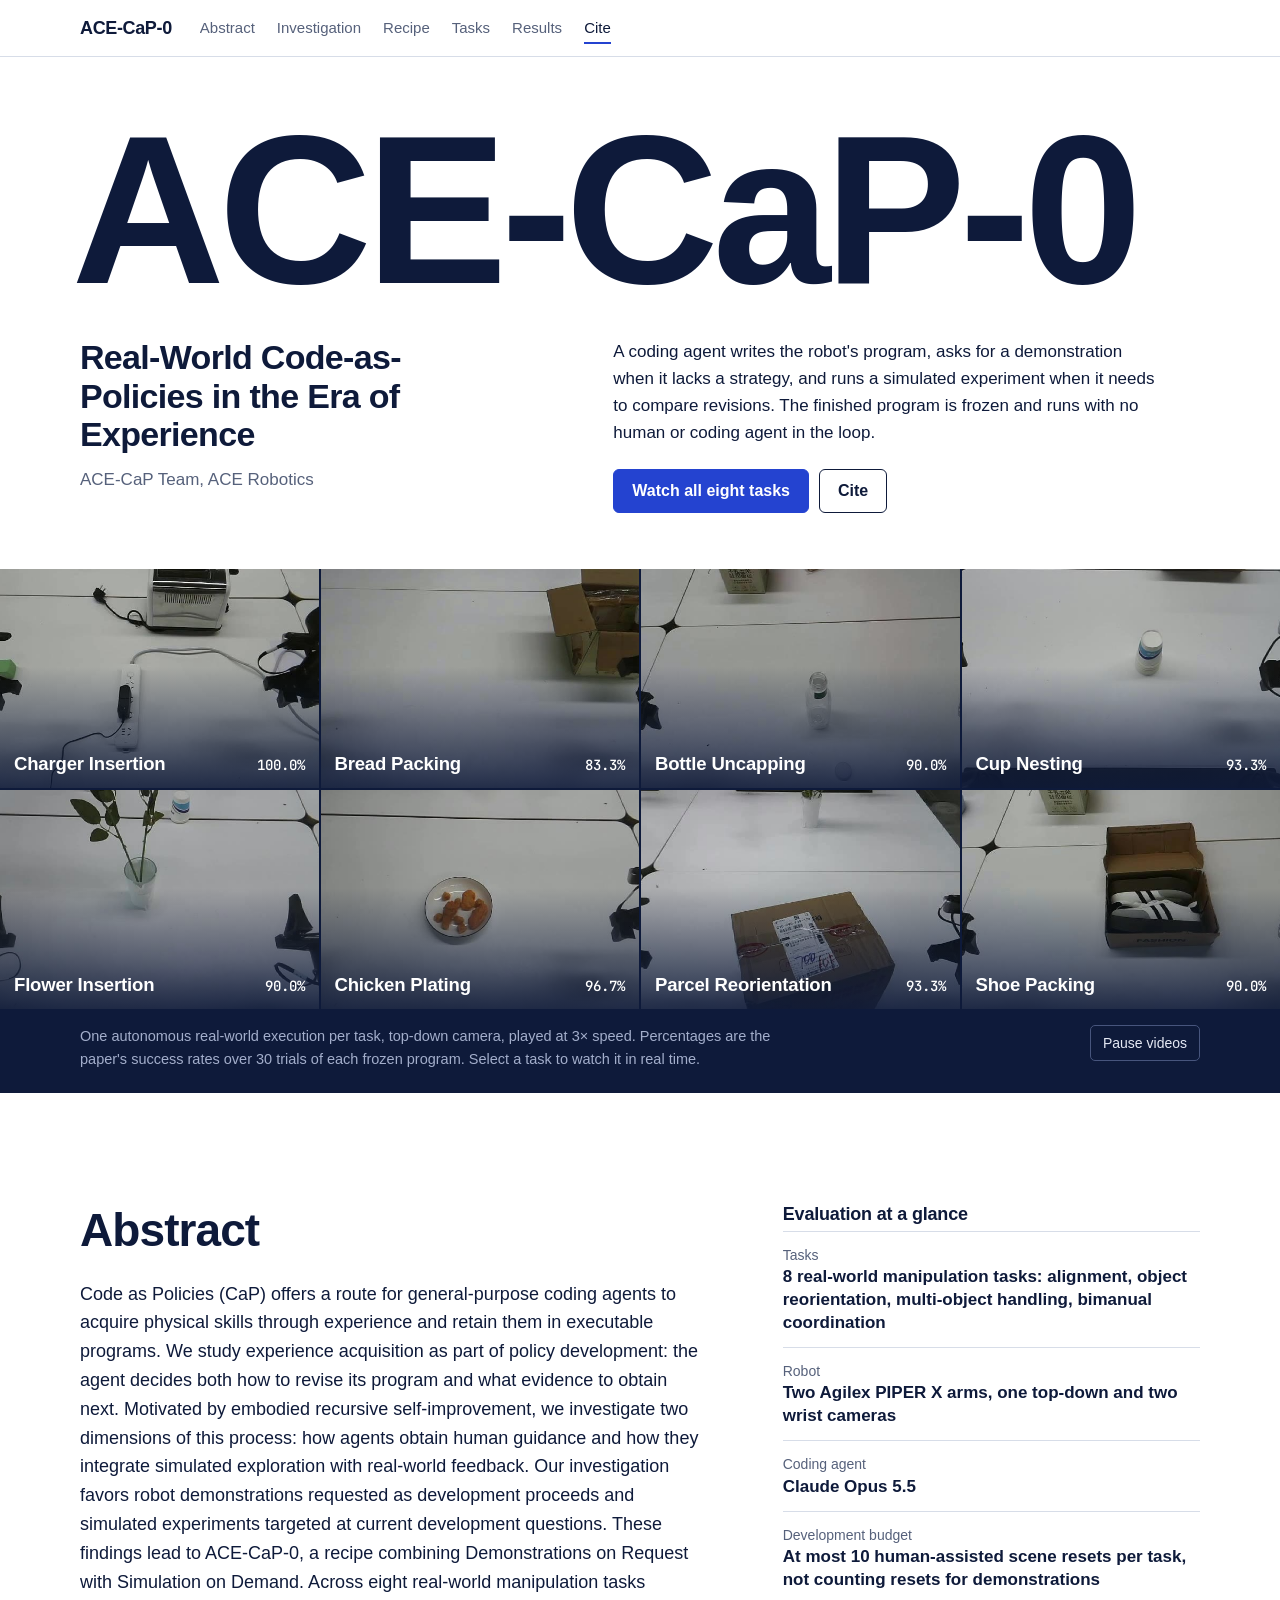
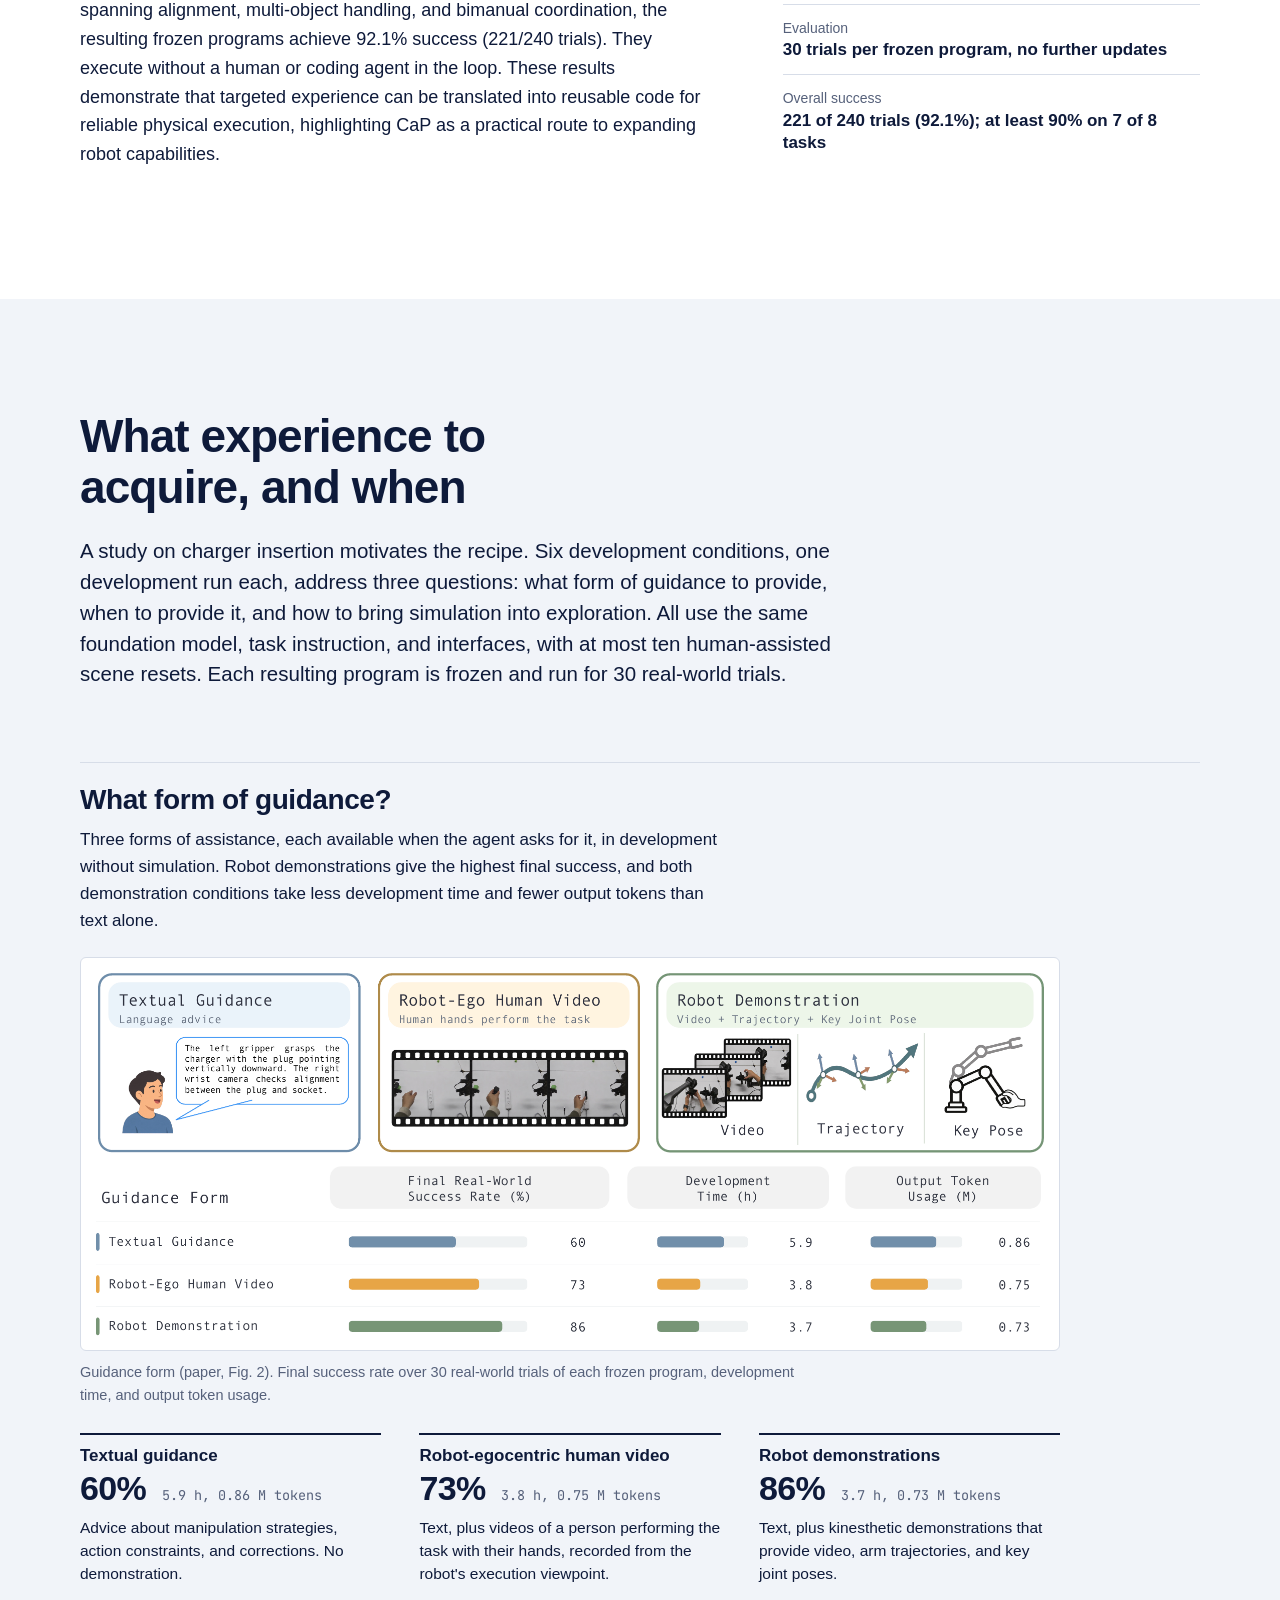
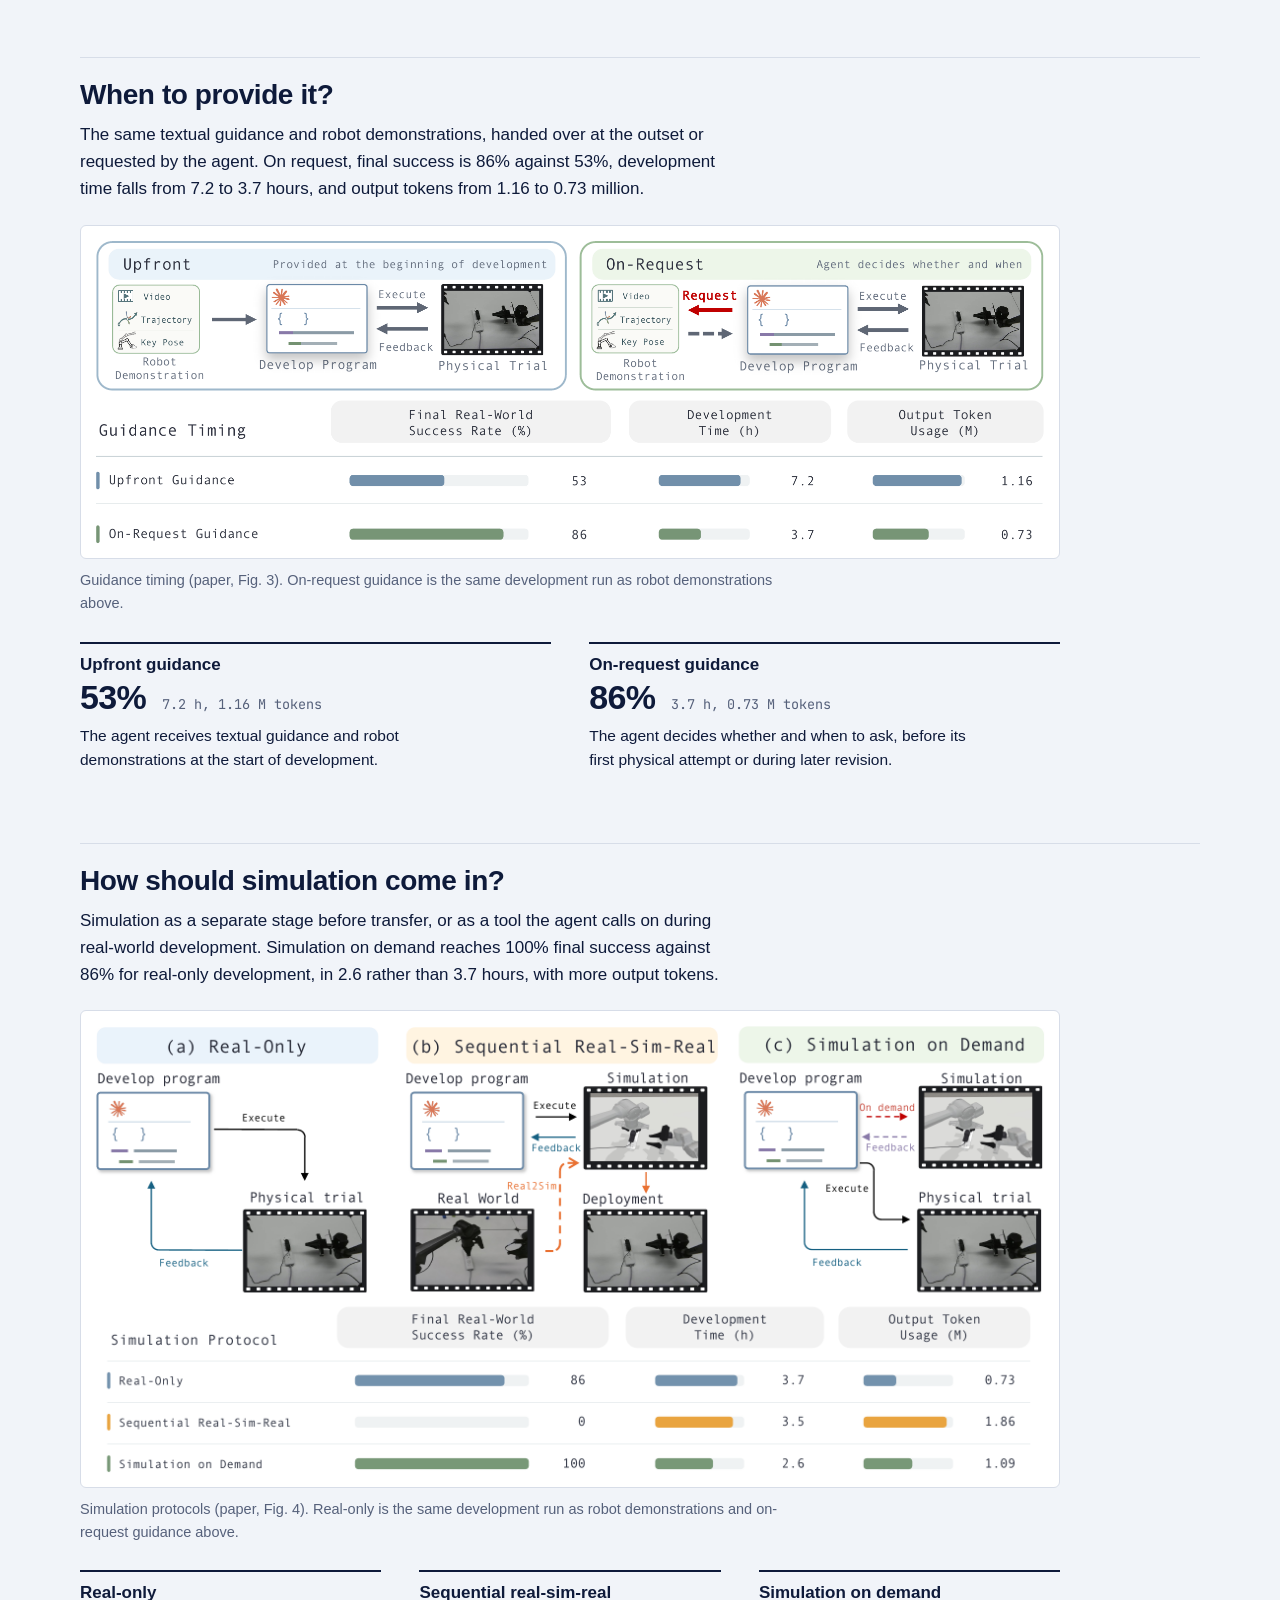
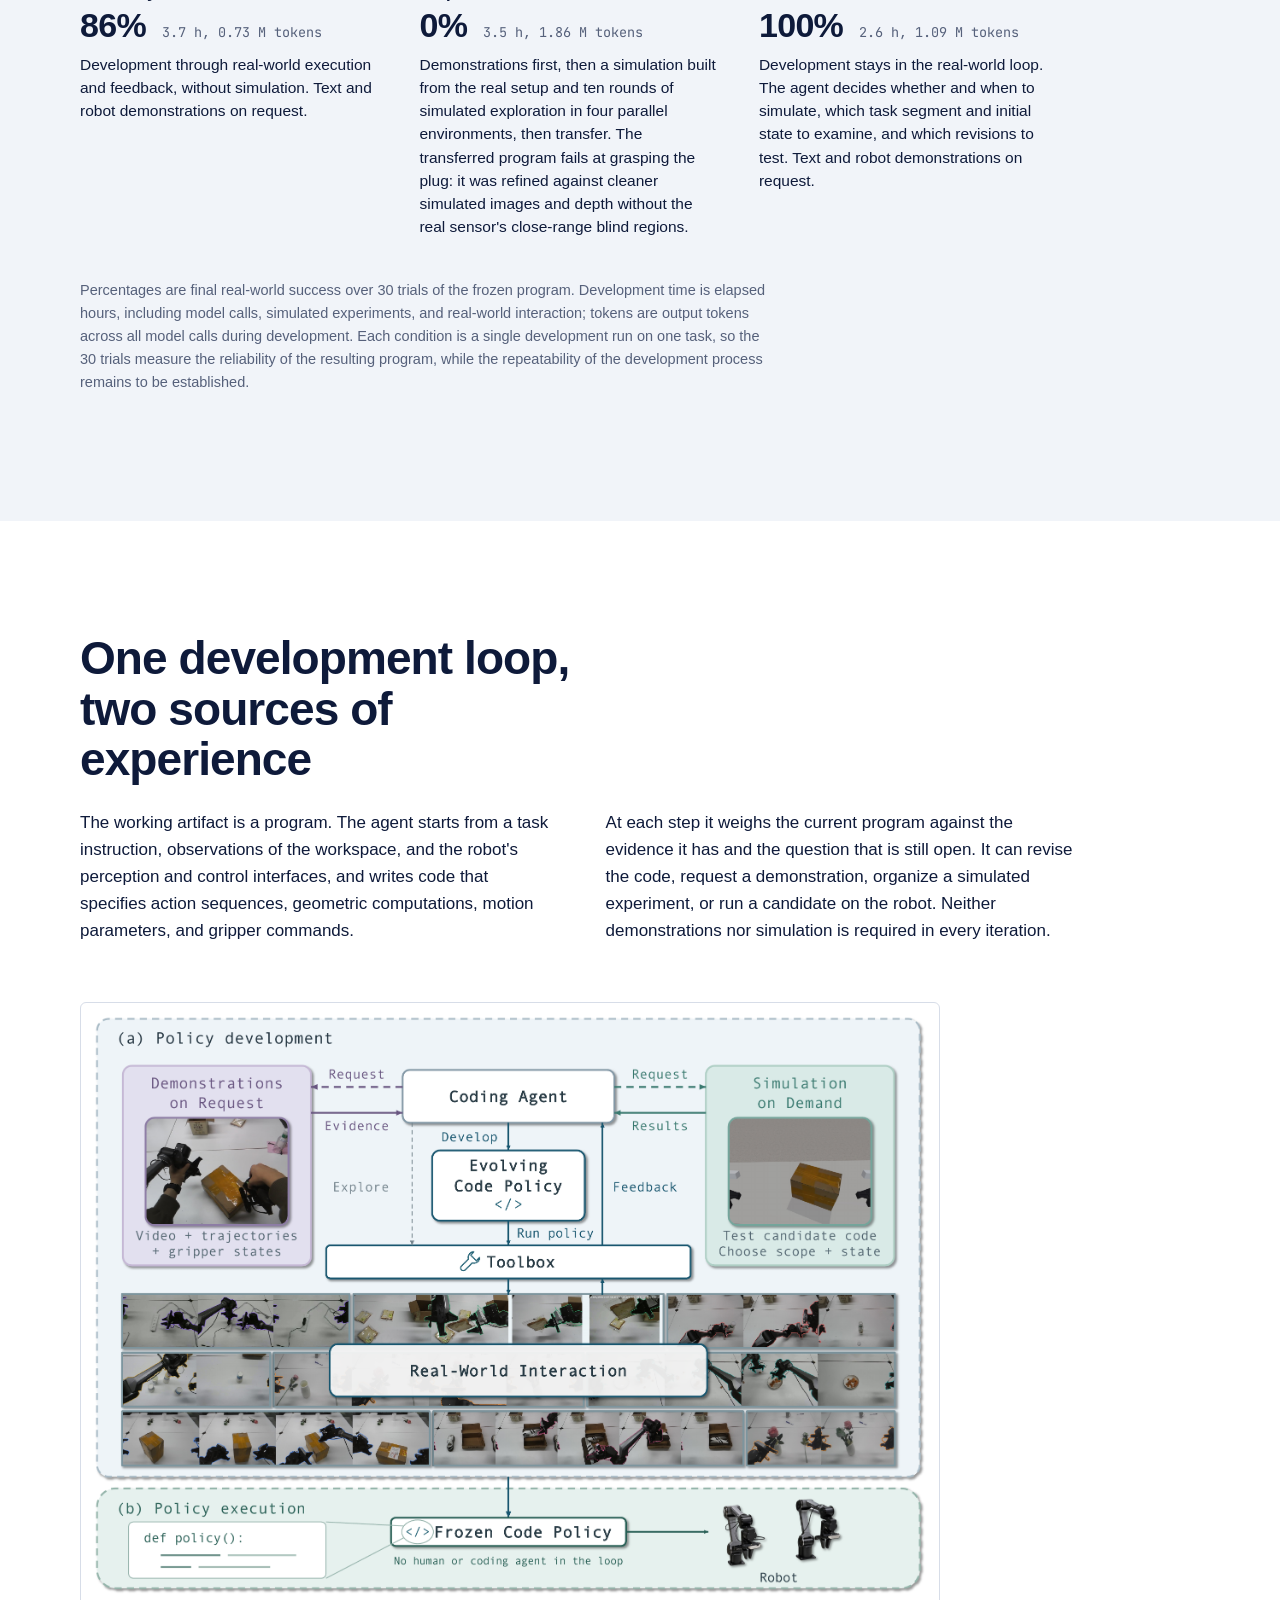
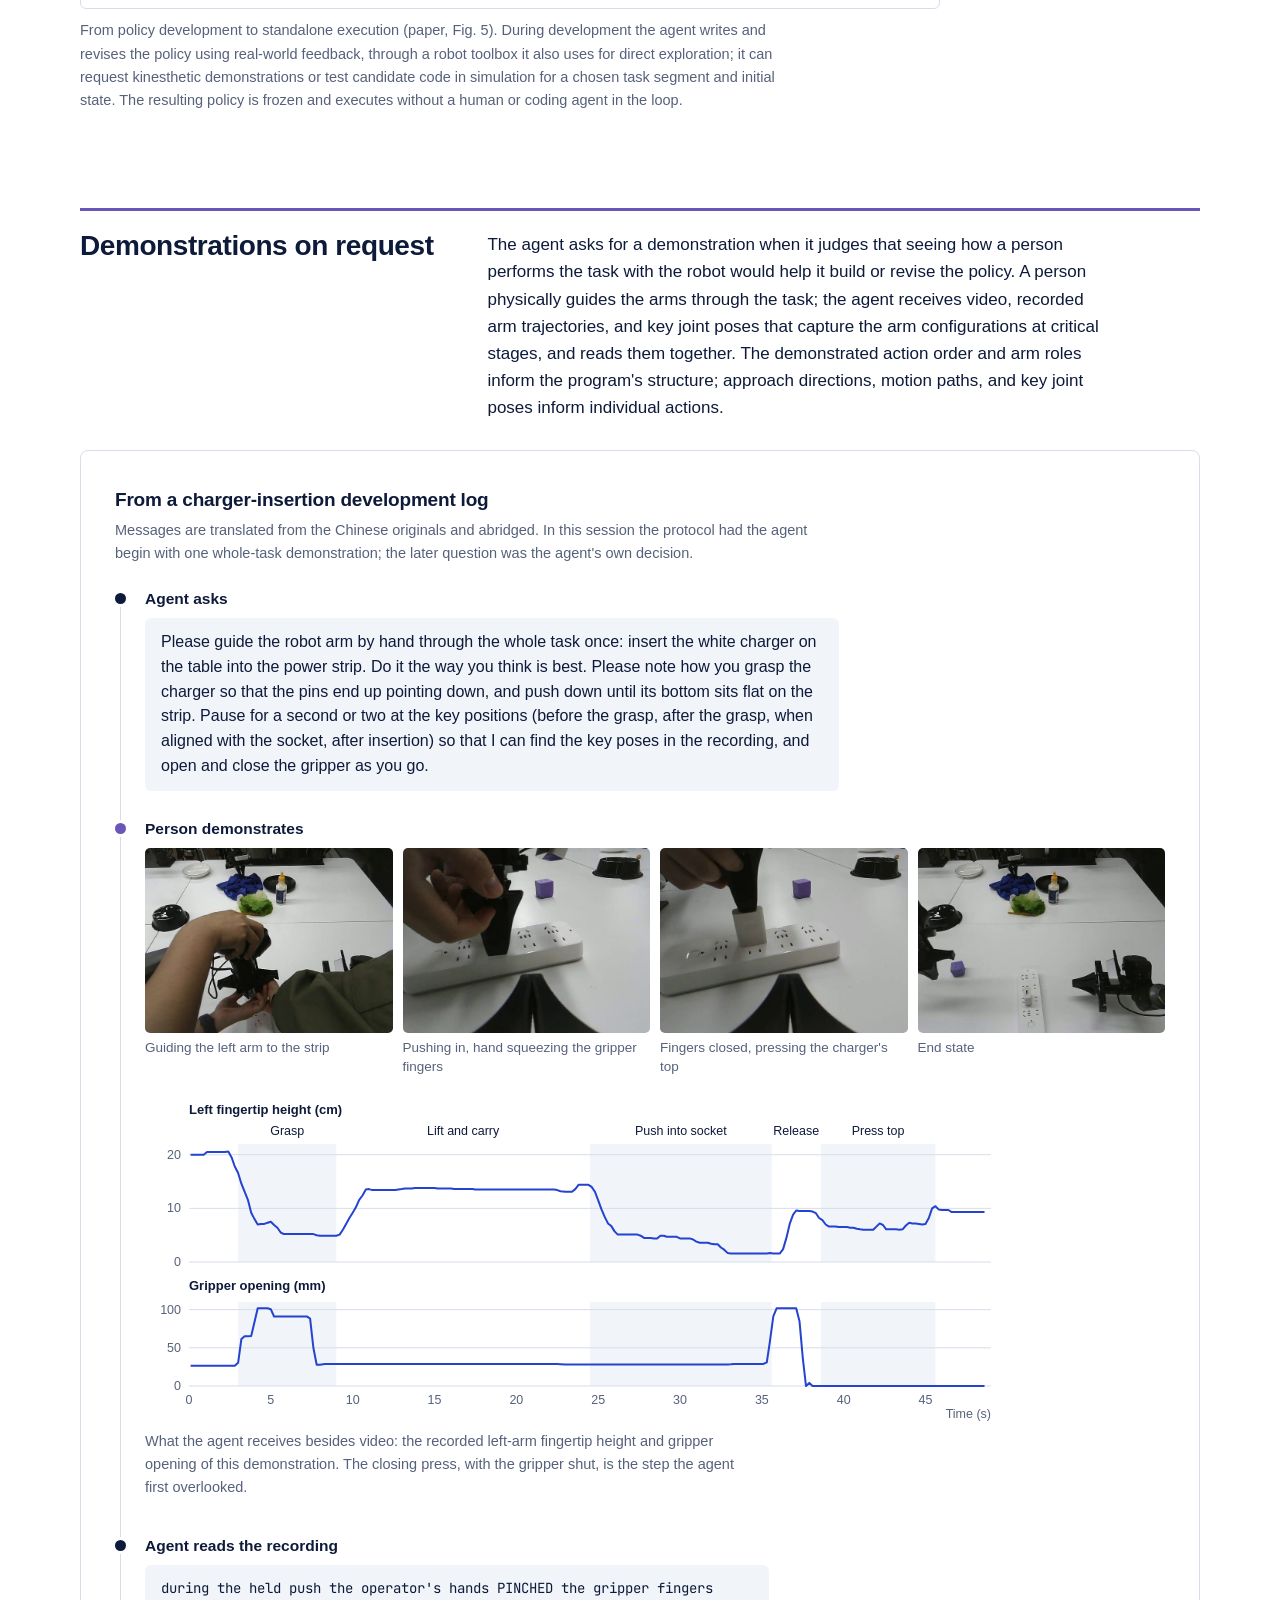
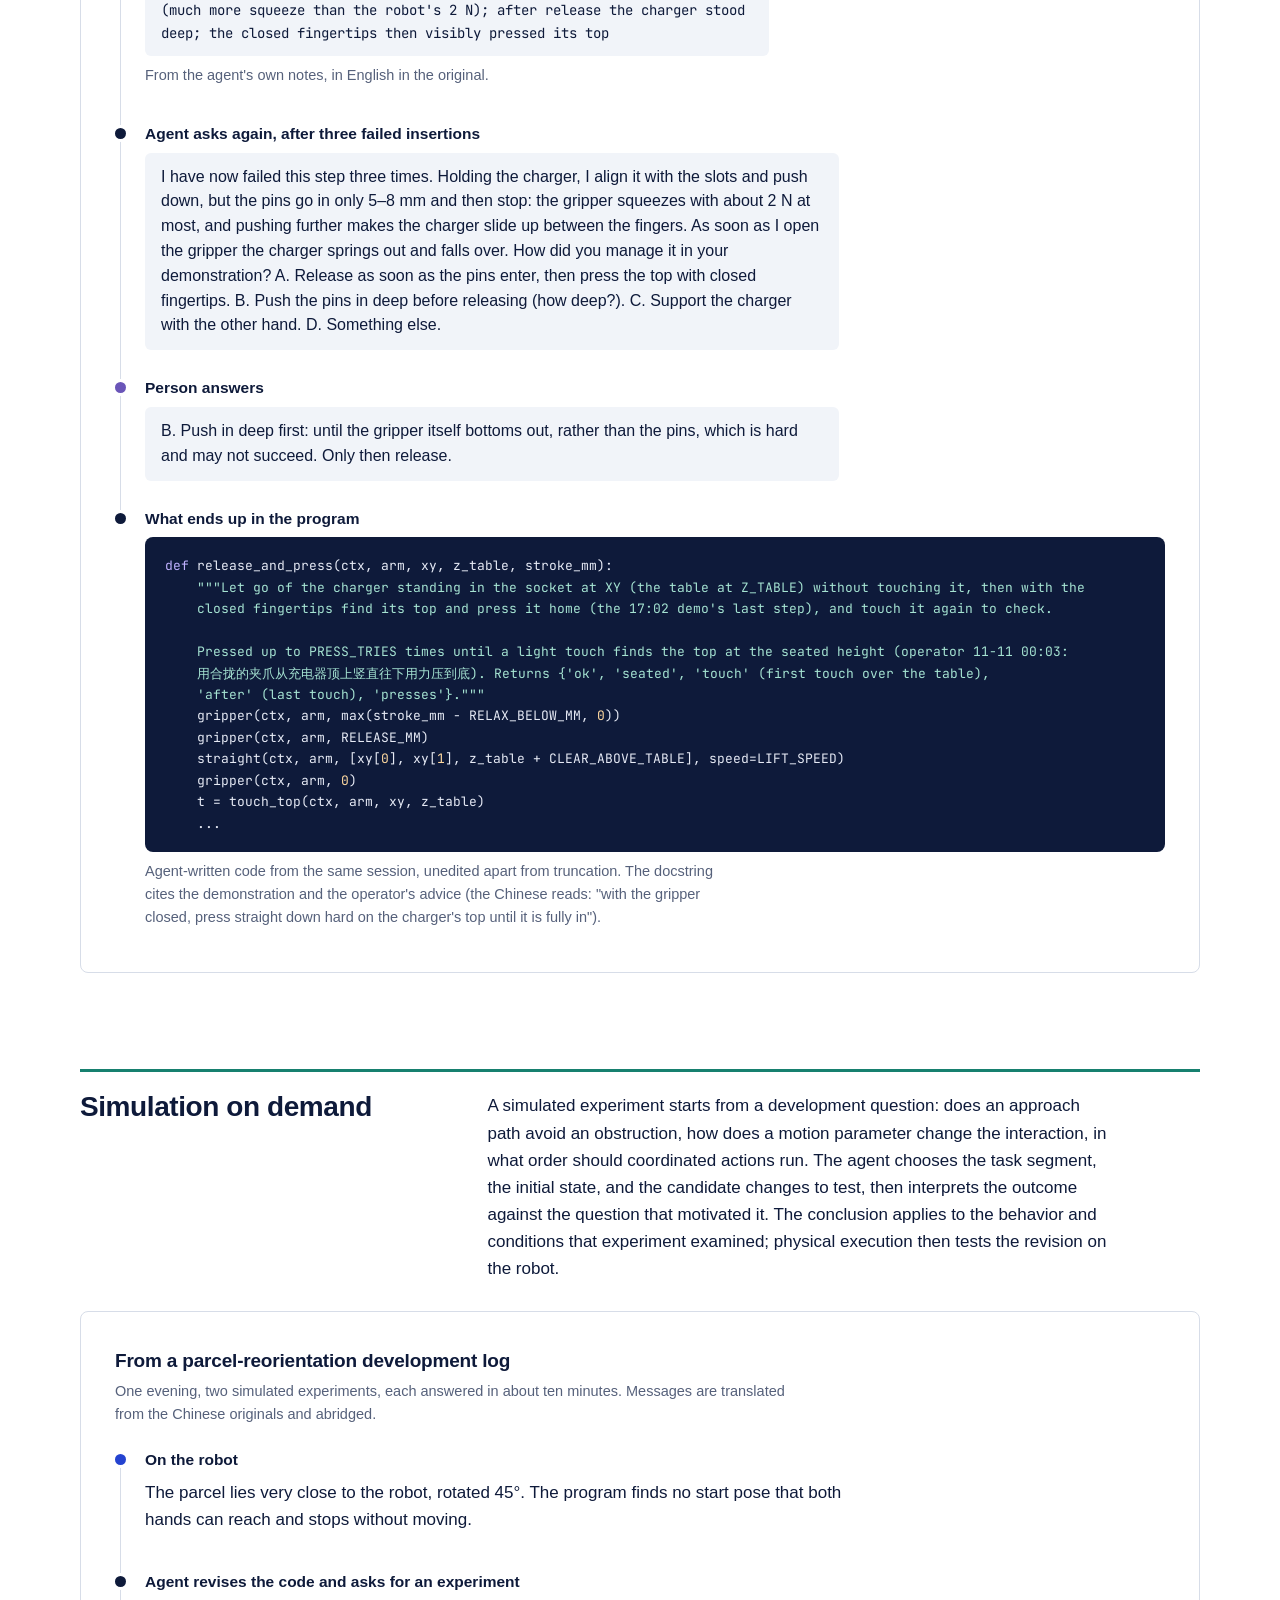
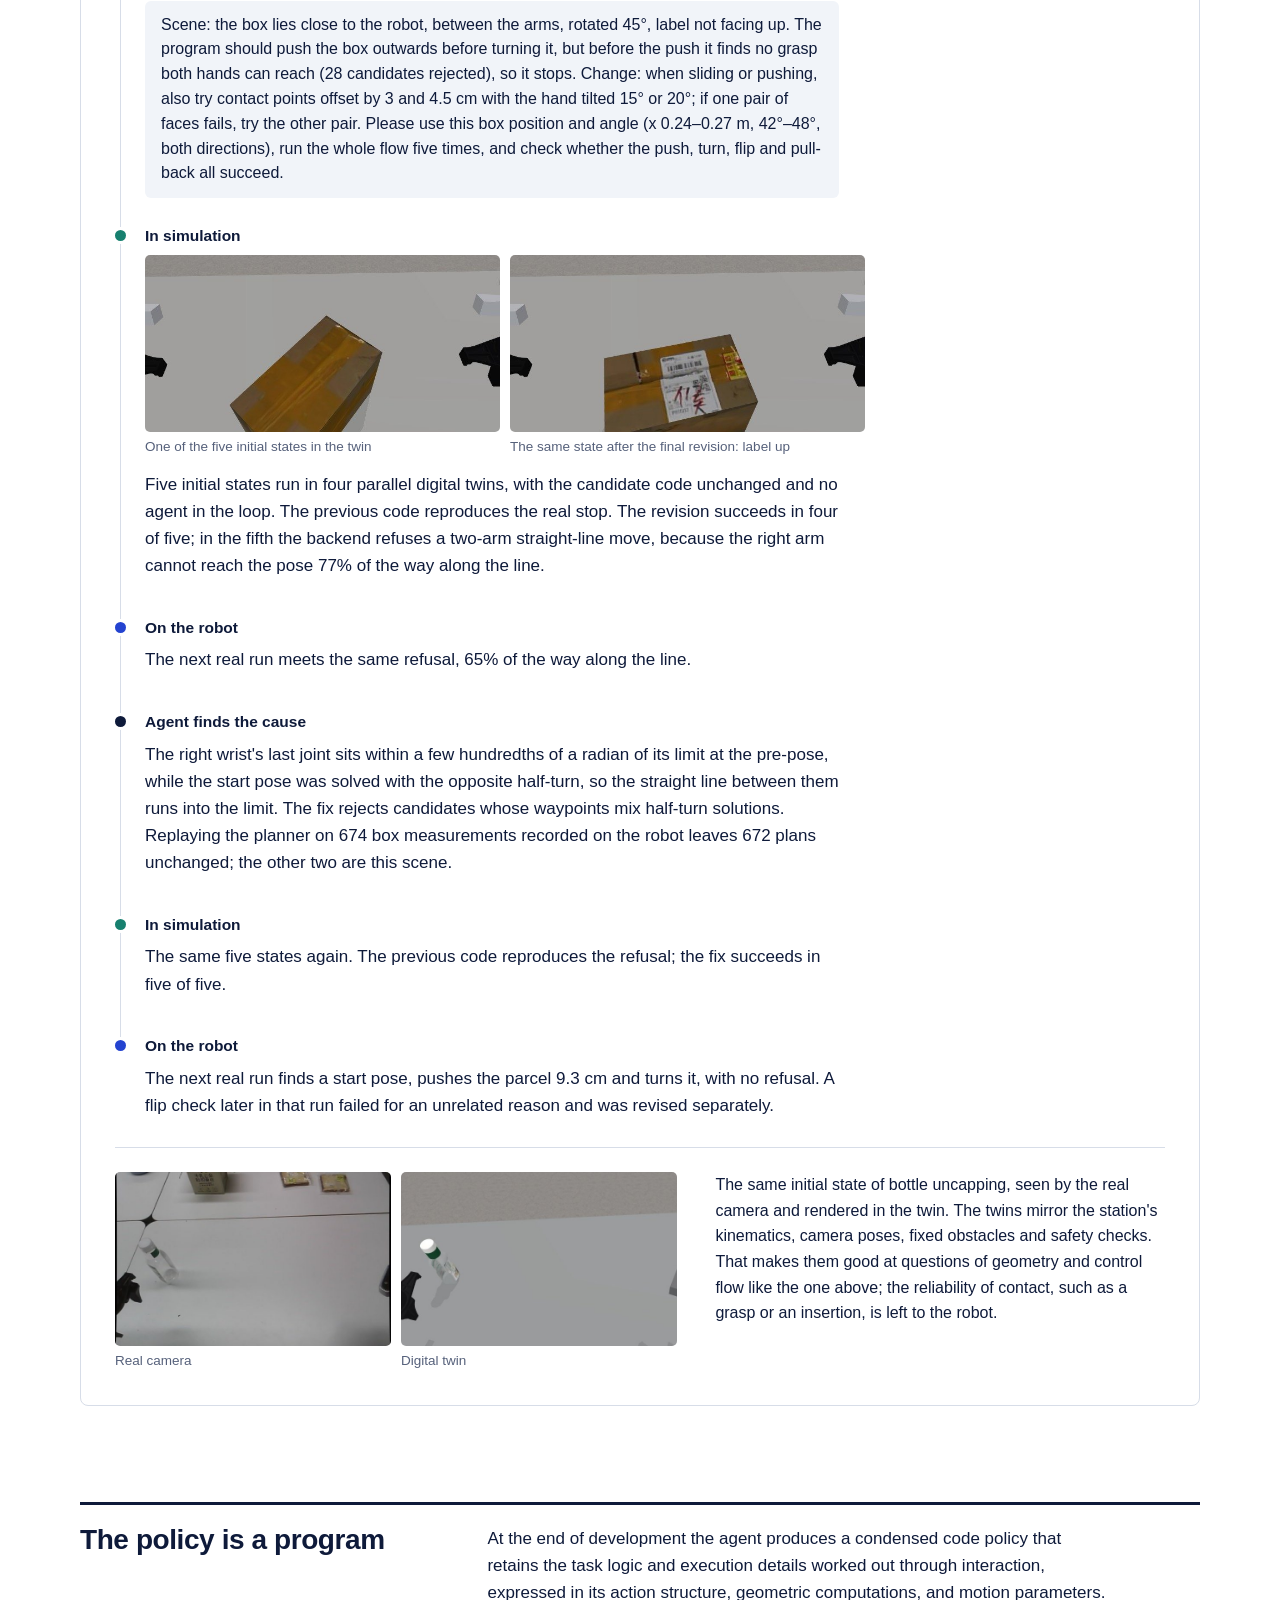
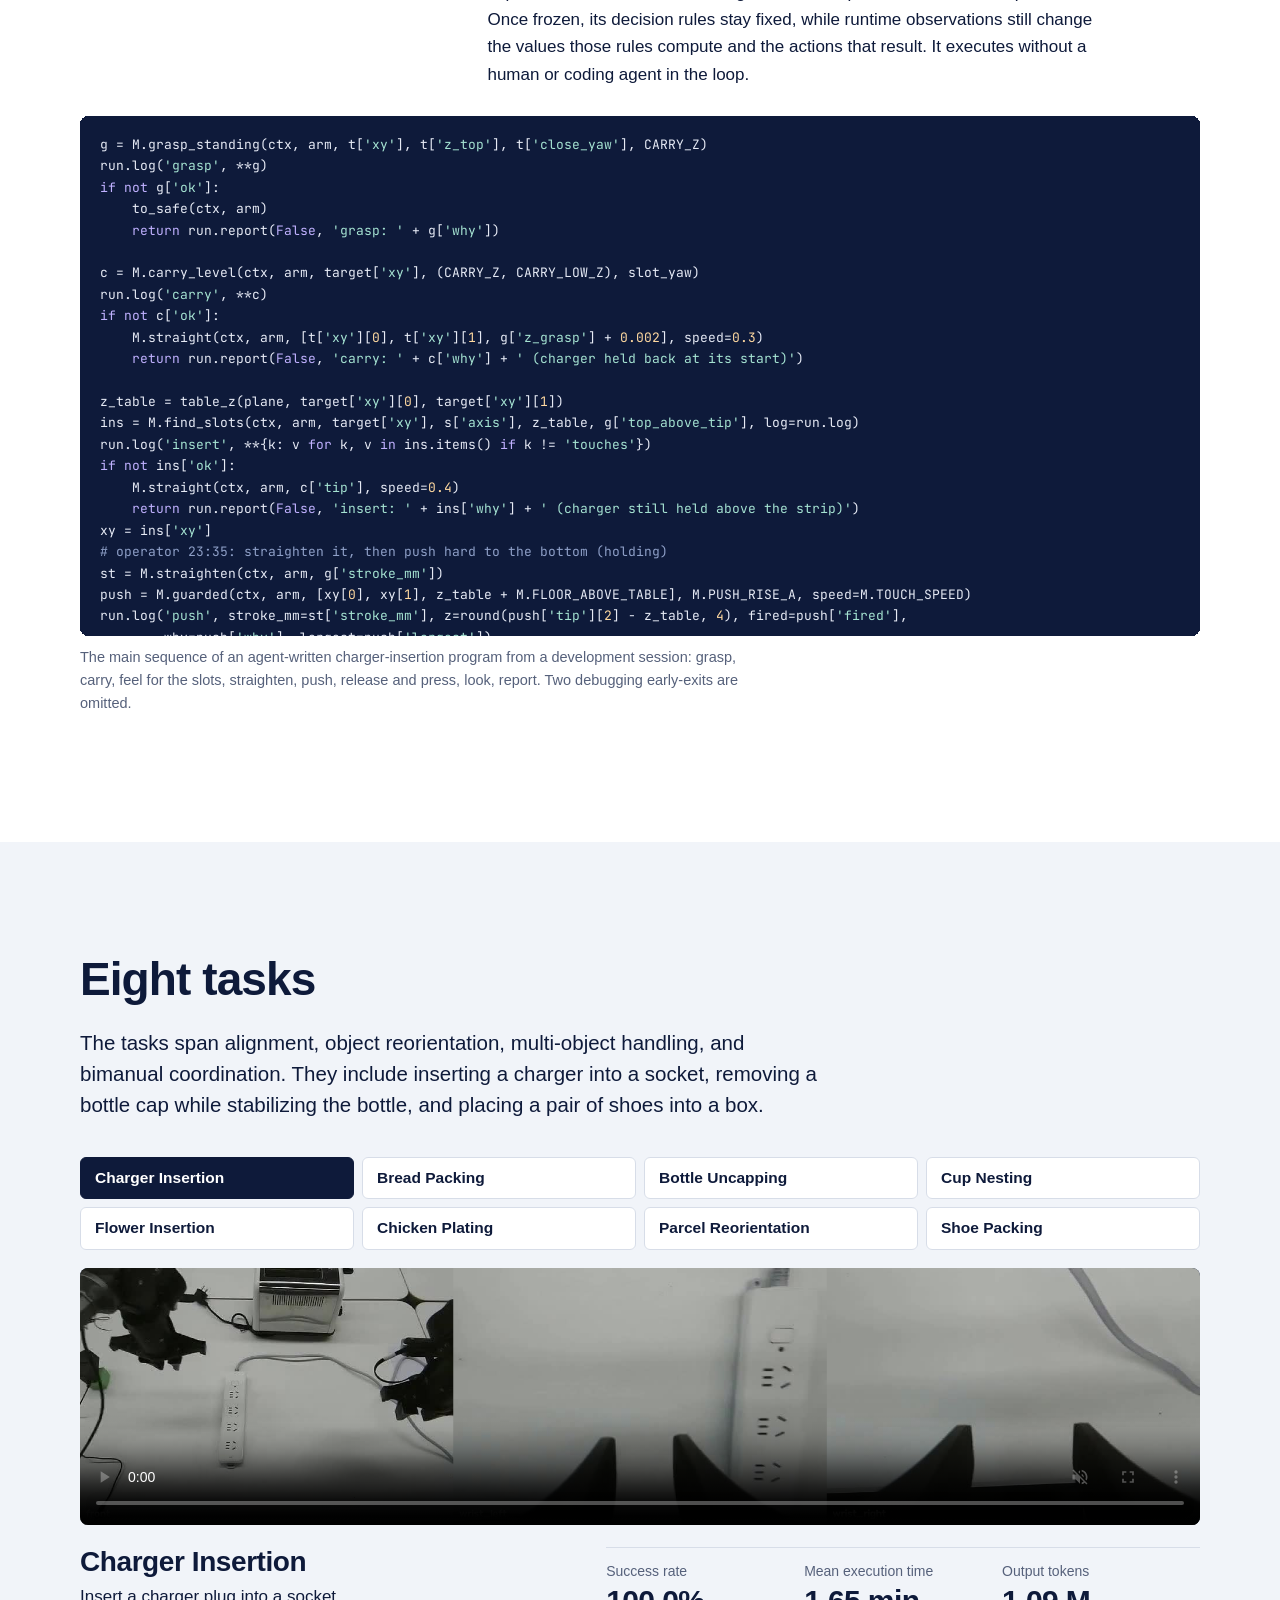
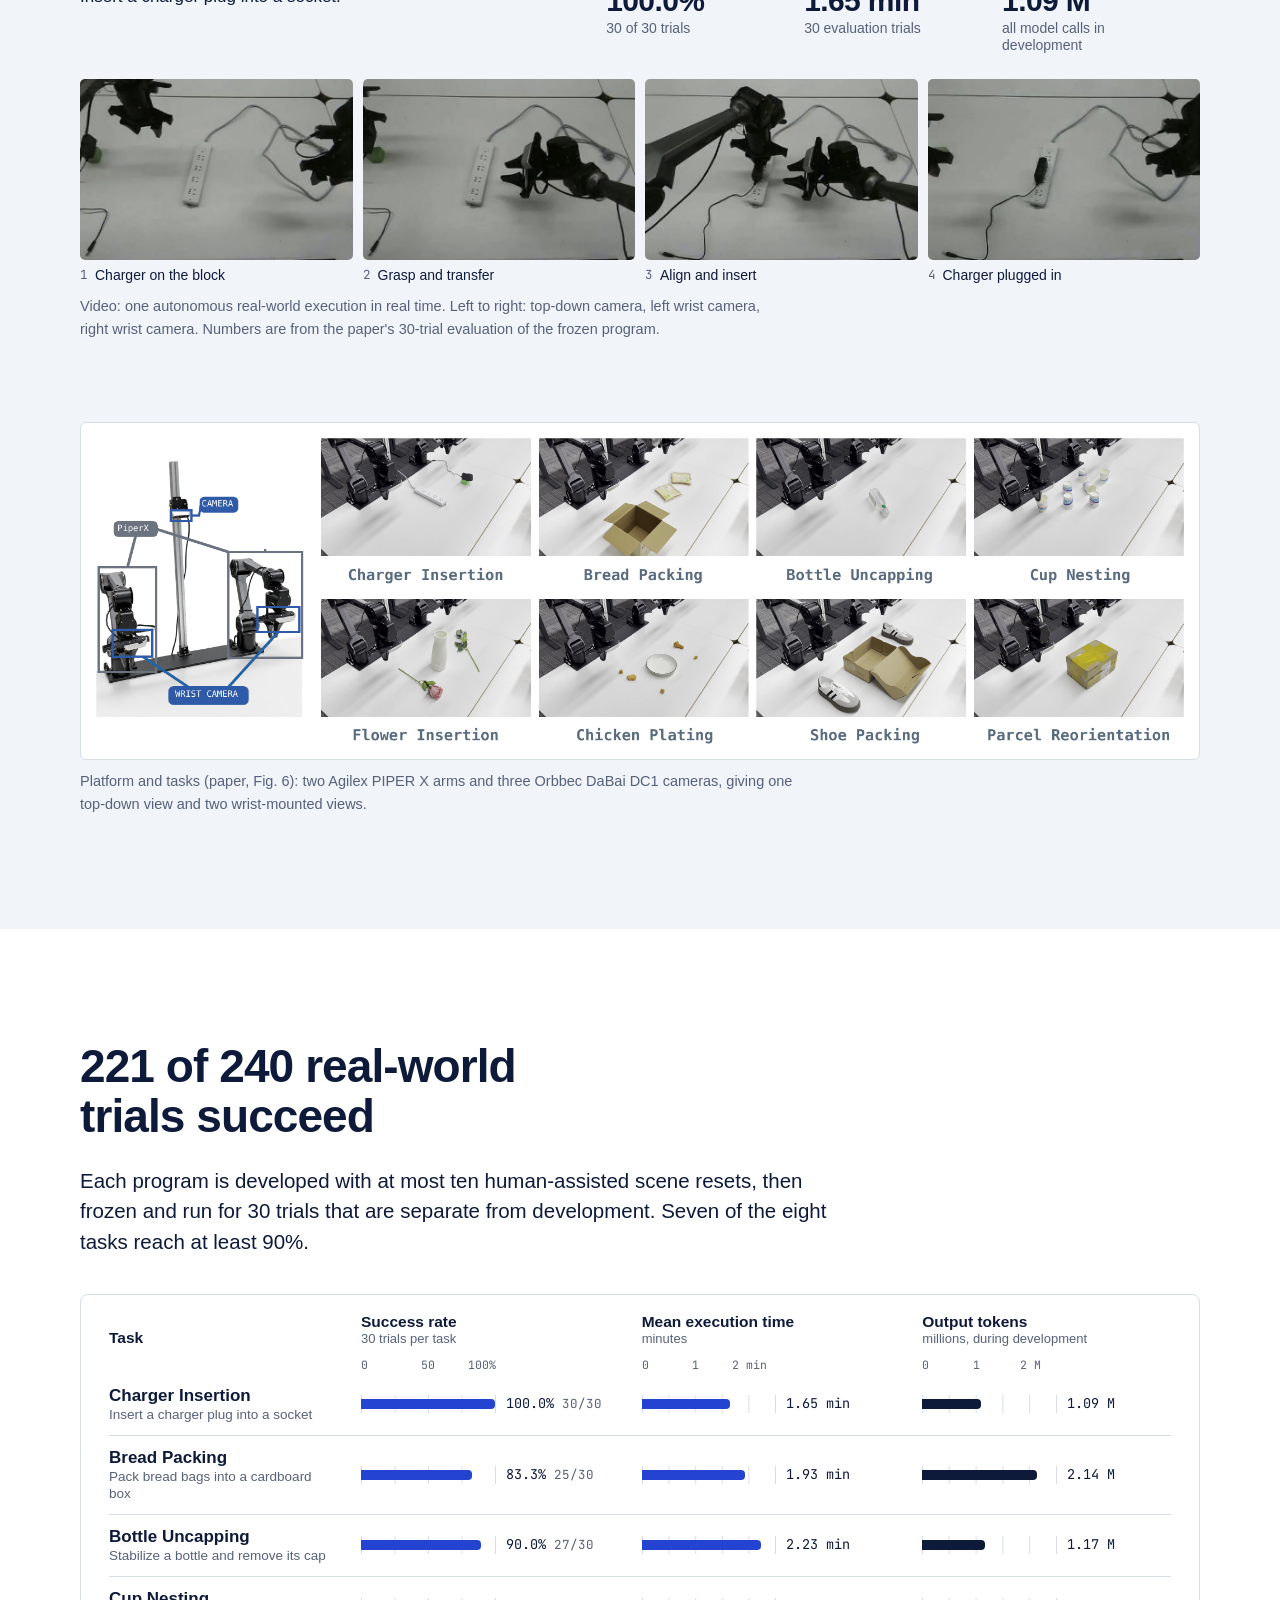
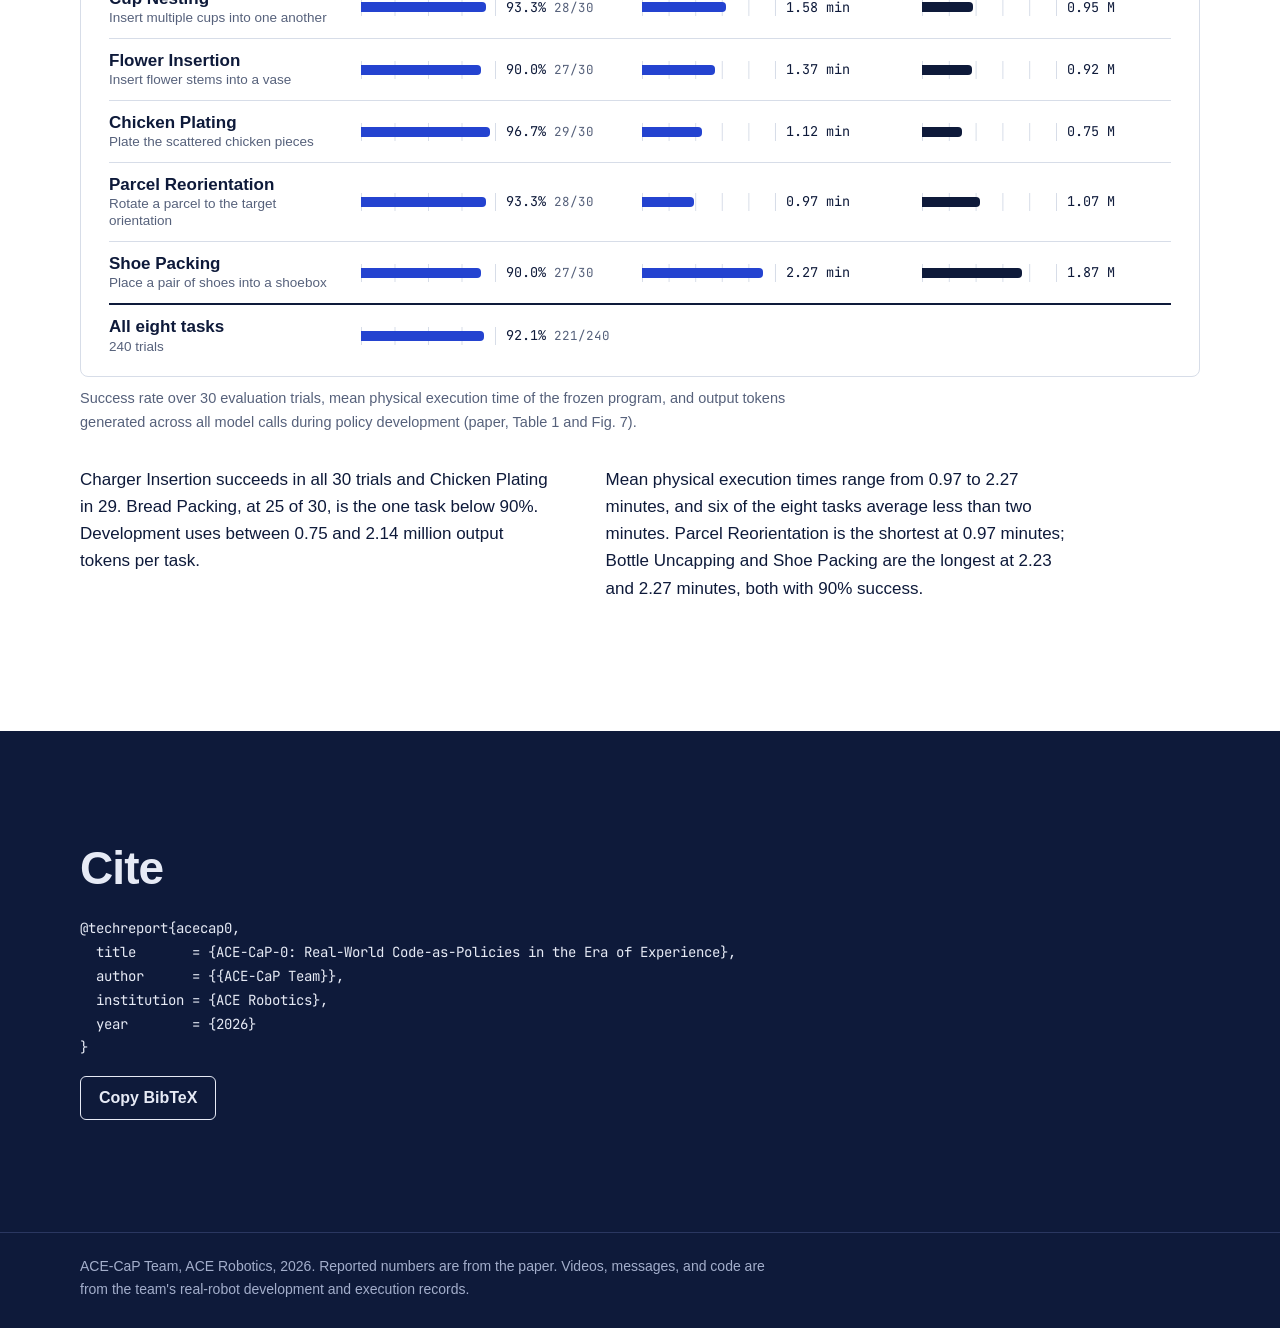
==== index.html @ f32d998c "Add ACE-CaP-0 project page Static site: abstract, investigation, recipe, task videos, and results, w" ====
<!doctype html>
<html lang="en">
<head>
<meta charset="utf-8">
<meta name="viewport" content="width=device-width, initial-scale=1">
<title>ACE-CaP-0: Real-World Code-as-Policies in the Era of Experience</title>
<meta name="description" content="ACE-CaP-0 is a recipe for developing real-world code policies: a coding agent requests robot demonstrations and runs simulated experiments while it writes, tests and revises a robot program. Eight frozen programs reach 92.1% success over 240 real-world trials.">
<meta property="og:title" content="ACE-CaP-0: Real-World Code-as-Policies in the Era of Experience">
<meta property="og:description" content="Demonstrations on request, simulation on demand. Eight frozen programs, 240 real-world trials, 92.1% success.">
<meta property="og:image" content="static/posters/charger.jpg">
<link rel="preload" href="static/fonts/bricolage-full.woff2" as="font" type="font/woff2" crossorigin>
<link rel="stylesheet" href="static/css/style.css">
</head>
<body>

<a class="skip" href="#abstract">Skip to content</a>

<header class="nav">
  <div class="wrap nav-in">
    <a class="brand" href="#top">ACE-CaP-0</a>
    <nav aria-label="Sections">
      <a href="#abstract">Abstract</a>
      <a href="#investigation">Investigation</a>
      <a href="#recipe">Recipe</a>
      <a href="#tasks">Tasks</a>
      <a href="#results">Results</a>
      <a href="#cite">Cite</a>
    </nav>
  </div>
</header>

<main id="top">

<section class="hero">
  <div class="wrap">
    <h1>ACE-CaP-0</h1>
    <div class="hero-row">
      <div>
        <p class="hero-title">Real-World Code-as-Policies in the Era of Experience</p>
        <p class="hero-by">ACE-CaP Team, ACE Robotics</p>
      </div>
      <div>
        <p class="hero-lede">A coding agent writes the robot's program, asks for a demonstration when it lacks a strategy, and runs a simulated experiment when it needs to compare revisions. The finished program is frozen and runs with no human or coding agent in the loop.</p>
        <div class="actions">
          <a class="btn btn-solid" href="#tasks">Watch all eight tasks</a>
          <a class="btn" href="#cite">Cite</a>
        </div>
      </div>
    </div>
  </div>
</section>

<section class="wall" aria-label="Eight tasks on the real robot">
  <div class="wall-grid" id="wall"></div>
  <div class="wrap wall-foot">
    <p>One autonomous real-world execution per task, top-down camera, played at <span id="wall-speed">3×</span> speed. Percentages are the paper's success rates over 30 trials of each frozen program. Select a task to watch it in real time.</p>
    <button class="wall-toggle" id="wall-toggle" type="button" aria-pressed="false">Pause videos</button>
  </div>
</section>

<section class="sec" id="abstract">
  <div class="wrap two">
    <div>
      <h2>Abstract</h2>
      <p class="abstract">Code as Policies (CaP) offers a route for general-purpose coding agents to acquire physical skills through experience and retain them in executable programs. We study experience acquisition as part of policy development: the agent decides both how to revise its program and what evidence to obtain next. Motivated by embodied recursive self-improvement, we investigate two dimensions of this process: how agents obtain human guidance and how they integrate simulated exploration with real-world feedback. Our investigation favors robot demonstrations requested as development proceeds and simulated experiments targeted at current development questions. These findings lead to ACE-CaP-0, a recipe combining Demonstrations on Request with Simulation on Demand. Across eight real-world manipulation tasks spanning alignment, multi-object handling, and bimanual coordination, the resulting frozen programs achieve 92.1% success (221/240 trials). They execute without a human or coding agent in the loop. These results demonstrate that targeted experience can be translated into reusable code for reliable physical execution, highlighting CaP as a practical route to expanding robot capabilities.</p>
    </div>
    <aside class="facts" aria-label="Evaluation at a glance">
      <h3>Evaluation at a glance</h3>
      <dl>
        <div><dt>Tasks</dt><dd>8 real-world manipulation tasks: alignment, object reorientation, multi-object handling, bimanual coordination</dd></div>
        <div><dt>Robot</dt><dd>Two Agilex PIPER X arms, one top-down and two wrist cameras</dd></div>
        <div><dt>Coding agent</dt><dd>Claude Opus 5.5</dd></div>
        <div><dt>Development budget</dt><dd>At most 10 human-assisted scene resets per task, not counting resets for demonstrations</dd></div>
        <div><dt>Evaluation</dt><dd>30 trials per frozen program, no further updates</dd></div>
        <div><dt>Overall success</dt><dd>221 of 240 trials (92.1%); at least 90% on 7 of 8 tasks</dd></div>
      </dl>
    </aside>
  </div>
</section>

<section class="sec sec-mist" id="investigation">
  <div class="wrap">
    <h2>What experience to acquire, and when</h2>
    <p class="lede">A study on charger insertion motivates the recipe. Six development conditions, one development run each, address three questions: what form of guidance to provide, when to provide it, and how to bring simulation into exploration. All use the same foundation model, task instruction, and interfaces, with at most ten human-assisted scene resets. Each resulting program is frozen and run for 30 real-world trials.</p>

    <article class="study">
      <h3>What form of guidance?</h3>
      <p>Three forms of assistance, each available when the agent asks for it, in development without simulation. Robot demonstrations give the highest final success, and both demonstration conditions take less development time and fewer output tokens than text alone.</p>
      <figure class="fig">
        <img src="static/img/fig2_guidance_form.png" alt="Guidance form for charger insertion. Textual guidance: 60% final real-world success, 5.9 hours of development, 0.86 million output tokens. Robot-egocentric human video: 73%, 3.8 hours, 0.75 million. Robot demonstration with video, trajectory and key joint pose: 86%, 3.7 hours, 0.73 million." loading="lazy" width="1903" height="734">
        <figcaption>Guidance form (paper, Fig. 2). Final success rate over 30 real-world trials of each frozen program, development time, and output token usage.</figcaption>
      </figure>
      <ul class="conds">
        <li><b>Textual guidance</b><p class="cond-num"><strong>60%</strong> 5.9 h, 0.86 M tokens</p><p>Advice about manipulation strategies, action constraints, and corrections. No demonstration.</p></li>
        <li><b>Robot-egocentric human video</b><p class="cond-num"><strong>73%</strong> 3.8 h, 0.75 M tokens</p><p>Text, plus videos of a person performing the task with their hands, recorded from the robot's execution viewpoint.</p></li>
        <li><b>Robot demonstrations</b><p class="cond-num"><strong>86%</strong> 3.7 h, 0.73 M tokens</p><p>Text, plus kinesthetic demonstrations that provide video, arm trajectories, and key joint poses.</p></li>
      </ul>
    </article>

    <article class="study">
      <h3>When to provide it?</h3>
      <p>The same textual guidance and robot demonstrations, handed over at the outset or requested by the agent. On request, final success is 86% against 53%, development time falls from 7.2 to 3.7 hours, and output tokens from 1.16 to 0.73 million.</p>
      <figure class="fig">
        <img src="static/img/fig3_guidance_timing.png" alt="Guidance timing for charger insertion. Upfront guidance: 53% final real-world success, 7.2 hours of development, 1.16 million output tokens. On-request guidance: 86%, 3.7 hours, 0.73 million." loading="lazy" width="1898" height="614">
        <figcaption>Guidance timing (paper, Fig. 3). On-request guidance is the same development run as robot demonstrations above.</figcaption>
      </figure>
      <ul class="conds" style="--n:2">
        <li><b>Upfront guidance</b><p class="cond-num"><strong>53%</strong> 7.2 h, 1.16 M tokens</p><p>The agent receives textual guidance and robot demonstrations at the start of development.</p></li>
        <li><b>On-request guidance</b><p class="cond-num"><strong>86%</strong> 3.7 h, 0.73 M tokens</p><p>The agent decides whether and when to ask, before its first physical attempt or during later revision.</p></li>
      </ul>
    </article>

    <article class="study">
      <h3>How should simulation come in?</h3>
      <p>Simulation as a separate stage before transfer, or as a tool the agent calls on during real-world development. Simulation on demand reaches 100% final success against 86% for real-only development, in 2.6 rather than 3.7 hours, with more output tokens.</p>
      <figure class="fig">
        <img src="static/img/fig4_simulation.png" alt="Simulation protocols for charger insertion. Real-only: 86% final real-world success, 3.7 hours of development, 0.73 million output tokens. Sequential real-sim-real: 0%, 3.5 hours, 1.86 million. Simulation on demand: 100%, 2.6 hours, 1.09 million." loading="lazy" width="1936" height="916">
        <figcaption>Simulation protocols (paper, Fig. 4). Real-only is the same development run as robot demonstrations and on-request guidance above.</figcaption>
      </figure>
      <ul class="conds">
        <li><b>Real-only</b><p class="cond-num"><strong>86%</strong> 3.7 h, 0.73 M tokens</p><p>Development through real-world execution and feedback, without simulation. Text and robot demonstrations on request.</p></li>
        <li><b>Sequential real-sim-real</b><p class="cond-num"><strong>0%</strong> 3.5 h, 1.86 M tokens</p><p>Demonstrations first, then a simulation built from the real setup and ten rounds of simulated exploration in four parallel environments, then transfer. The transferred program fails at grasping the plug: it was refined against cleaner simulated images and depth without the real sensor's close-range blind regions.</p></li>
        <li><b>Simulation on demand</b><p class="cond-num"><strong>100%</strong> 2.6 h, 1.09 M tokens</p><p>Development stays in the real-world loop. The agent decides whether and when to simulate, which task segment and initial state to examine, and which revisions to test. Text and robot demonstrations on request.</p></li>
      </ul>
    </article>

    <p class="aside study-note">Percentages are final real-world success over 30 trials of the frozen program. Development time is elapsed hours, including model calls, simulated experiments, and real-world interaction; tokens are output tokens across all model calls during development. Each condition is a single development run on one task, so the 30 trials measure the reliability of the resulting program, while the repeatability of the development process remains to be established.</p>
  </div>
</section>

<section class="sec" id="recipe">
  <div class="wrap">
    <h2>One development loop, two sources of experience</h2>
    <div class="cols">
      <p>The working artifact is a program. The agent starts from a task instruction, observations of the workspace, and the robot's perception and control interfaces, and writes code that specifies action sequences, geometric computations, motion parameters, and gripper commands.</p>
      <p>At each step it weighs the current program against the evidence it has and the question that is still open. It can revise the code, request a demonstration, organize a simulated experiment, or run a candidate on the robot. Neither demonstrations nor simulation is required in every iteration.</p>
    </div>
    <figure class="fig fig-wide">
      <img src="static/img/fig5_recipe.png" alt="Diagram of ACE-CaP-0. Policy development: the coding agent develops an evolving code policy through a shared robot toolbox and real-world interaction, requesting demonstrations and simulation as needed. Policy execution: the frozen code policy drives the robot with no human or coding agent in the loop." loading="lazy" width="1951" height="1361">
      <figcaption>From policy development to standalone execution (paper, Fig. 5). During development the agent writes and revises the policy using real-world feedback, through a robot toolbox it also uses for direct exploration; it can request kinesthetic demonstrations or test candidate code in simulation for a chosen task segment and initial state. The resulting policy is frozen and executes without a human or coding agent in the loop.</figcaption>
    </figure>

    <!-- Demonstrations on request -->
    <article class="strand strand-demo" id="demonstrations">
      <header class="strand-head">
        <h3>Demonstrations on request</h3>
        <p>The agent asks for a demonstration when it judges that seeing how a person performs the task with the robot would help it build or revise the policy. A person physically guides the arms through the task; the agent receives video, recorded arm trajectories, and key joint poses that capture the arm configurations at critical stages, and reads them together. The demonstrated action order and arm roles inform the program's structure; approach directions, motion paths, and key joint poses inform individual actions.</p>
      </header>

      <div class="log">
        <p class="log-title">From a charger-insertion development log</p>
        <p class="log-note">Messages are translated from the Chinese originals and abridged. In this session the protocol had the agent begin with one whole-task demonstration; the later question was the agent's own decision.</p>

        <ol class="thread">
          <li>
            <span class="who who-agent">Agent asks</span>
            <blockquote>Please guide the robot arm by hand through the whole task once: insert the white charger on the table into the power strip. Do it the way you think is best. Please note how you grasp the charger so that the pins end up pointing down, and push down until its bottom sits flat on the strip. Pause for a second or two at the key positions (before the grasp, after the grasp, when aligned with the socket, after insertion) so that I can find the key poses in the recording, and open and close the gripper as you go.</blockquote>
          </li>
          <li>
            <span class="who who-human">Person demonstrates</span>
            <div class="frames frames-4">
              <figure><img src="static/img/demo/teach_1.jpg" alt="Top-down camera: two hands guide the left gripper over a power strip." loading="lazy" width="640" height="480"><figcaption>Guiding the left arm to the strip</figcaption></figure>
              <figure><img src="static/img/demo/teach_2.jpg" alt="Wrist camera: fingers pinch the gripper's fingers while it holds the charger in the socket." loading="lazy" width="640" height="480"><figcaption>Pushing in, hand squeezing the gripper fingers</figcaption></figure>
              <figure><img src="static/img/demo/teach_3.jpg" alt="Wrist camera: closed gripper fingertips press on top of the white charger standing in the socket." loading="lazy" width="640" height="480"><figcaption>Fingers closed, pressing the charger's top</figcaption></figure>
              <figure><img src="static/img/demo/teach_4.jpg" alt="Top-down camera: charger plugged into the strip, both arms parked." loading="lazy" width="640" height="480"><figcaption>End state</figcaption></figure>
            </div>
            <div class="chart" id="teach-chart" role="img" aria-label="Recorded left-arm trajectory of the demonstration: fingertip height and gripper opening over 49 seconds."></div>
            <p class="chart-cap">What the agent receives besides video: the recorded left-arm fingertip height and gripper opening of this demonstration. The closing press, with the gripper shut, is the step the agent first overlooked.</p>
          </li>
          <li>
            <span class="who who-agent">Agent reads the recording</span>
            <blockquote class="en">during the held push the operator's hands PINCHED the gripper fingers (much more squeeze than the robot's 2 N); after release the charger stood deep; the closed fingertips then visibly pressed its top</blockquote>
            <p class="aside">From the agent's own notes, in English in the original.</p>
          </li>
          <li>
            <span class="who who-agent">Agent asks again, after three failed insertions</span>
            <blockquote>I have now failed this step three times. Holding the charger, I align it with the slots and push down, but the pins go in only 5–8 mm and then stop: the gripper squeezes with about 2 N at most, and pushing further makes the charger slide up between the fingers. As soon as I open the gripper the charger springs out and falls over. How did you manage it in your demonstration? A. Release as soon as the pins enter, then press the top with closed fingertips. B. Push the pins in deep before releasing (how deep?). C. Support the charger with the other hand. D. Something else.</blockquote>
          </li>
          <li>
            <span class="who who-human">Person answers</span>
            <blockquote>B. Push in deep first: until the gripper itself bottoms out, rather than the pins, which is hard and may not succeed. Only then release.</blockquote>
          </li>
          <li>
            <span class="who who-code">What ends up in the program</span>
            <pre class="code" data-lang="python"><code>def release_and_press(ctx, arm, xy, z_table, stroke_mm):
    """Let go of the charger standing in the socket at XY (the table at Z_TABLE) without touching it, then with the
    closed fingertips find its top and press it home (the 17:02 demo's last step), and touch it again to check.

    Pressed up to PRESS_TRIES times until a light touch finds the top at the seated height (operator 11-11 00:03:
    用合拢的夹爪从充电器顶上竖直往下用力压到底). Returns {'ok', 'seated', 'touch' (first touch over the table),
    'after' (last touch), 'presses'}."""
    gripper(ctx, arm, max(stroke_mm - RELAX_BELOW_MM, 0))
    gripper(ctx, arm, RELEASE_MM)
    straight(ctx, arm, [xy[0], xy[1], z_table + CLEAR_ABOVE_TABLE], speed=LIFT_SPEED)
    gripper(ctx, arm, 0)
    t = touch_top(ctx, arm, xy, z_table)
    ...</code></pre>
            <p class="aside">Agent-written code from the same session, unedited apart from truncation. The docstring cites the demonstration and the operator's advice (the Chinese reads: "with the gripper closed, press straight down hard on the charger's top until it is fully in").</p>
          </li>
        </ol>
      </div>
    </article>

    <!-- Simulation on demand -->
    <article class="strand strand-sim" id="simulation">
      <header class="strand-head">
        <h3>Simulation on demand</h3>
        <p>A simulated experiment starts from a development question: does an approach path avoid an obstruction, how does a motion parameter change the interaction, in what order should coordinated actions run. The agent chooses the task segment, the initial state, and the candidate changes to test, then interprets the outcome against the question that motivated it. The conclusion applies to the behavior and conditions that experiment examined; physical execution then tests the revision on the robot.</p>
      </header>

      <div class="log">
        <p class="log-title">From a parcel-reorientation development log</p>
        <p class="log-note">One evening, two simulated experiments, each answered in about ten minutes. Messages are translated from the Chinese originals and abridged.</p>

        <ol class="thread">
          <li>
            <span class="who who-robot">On the robot</span>
            <p>The parcel lies very close to the robot, rotated 45°. The program finds no start pose that both hands can reach and stops without moving.</p>
          </li>
          <li>
            <span class="who who-agent">Agent revises the code and asks for an experiment</span>
            <blockquote>Scene: the box lies close to the robot, between the arms, rotated 45°, label not facing up. The program should push the box outwards before turning it, but before the push it finds no grasp both hands can reach (28 candidates rejected), so it stops. Change: when sliding or pushing, also try contact points offset by 3 and 4.5 cm with the hand tilted 15° or 20°; if one pair of faces fails, try the other pair. Please use this box position and angle (x 0.24–0.27 m, 42°–48°, both directions), run the whole flow five times, and check whether the push, turn, flip and pull-back all succeed.</blockquote>
          </li>
          <li>
            <span class="who who-sim">In simulation</span>
            <div class="frames frames-2">
              <figure><img src="static/img/sim/parcel_twin_start.jpg" alt="Digital twin, top-down camera: a taped cardboard box lies rotated between two grippers." loading="lazy" width="640" height="320"><figcaption>One of the five initial states in the twin</figcaption></figure>
              <figure><img src="static/img/sim/parcel_twin_done.jpg" alt="Digital twin, top-down camera: the box squared up with its shipping label facing up." loading="lazy" width="640" height="320"><figcaption>The same state after the final revision: label up</figcaption></figure>
            </div>
            <p>Five initial states run in four parallel digital twins, with the candidate code unchanged and no agent in the loop. The previous code reproduces the real stop. The revision succeeds in four of five; in the fifth the backend refuses a two-arm straight-line move, because the right arm cannot reach the pose 77% of the way along the line.</p>
          </li>
          <li>
            <span class="who who-robot">On the robot</span>
            <p>The next real run meets the same refusal, 65% of the way along the line.</p>
          </li>
          <li>
            <span class="who who-agent">Agent finds the cause</span>
            <p>The right wrist's last joint sits within a few hundredths of a radian of its limit at the pre-pose, while the start pose was solved with the opposite half-turn, so the straight line between them runs into the limit. The fix rejects candidates whose waypoints mix half-turn solutions. Replaying the planner on 674 box measurements recorded on the robot leaves 672 plans unchanged; the other two are this scene.</p>
          </li>
          <li>
            <span class="who who-sim">In simulation</span>
            <p>The same five states again. The previous code reproduces the refusal; the fix succeeds in five of five.</p>
          </li>
          <li>
            <span class="who who-robot">On the robot</span>
            <p>The next real run finds a start pose, pushes the parcel 9.3 cm and turns it, with no refusal. A flip check later in that run failed for an unrelated reason and was revised separately.</p>
          </li>
        </ol>

        <div class="twin">
          <div class="frames frames-2">
            <figure><img src="static/img/sim/uncap_real.jpg" alt="Real top-down camera view: a clear bottle with a white cap on a white table." loading="lazy" width="640" height="404"><figcaption>Real camera</figcaption></figure>
            <figure><img src="static/img/sim/uncap_twin.jpg" alt="Digital-twin rendering of the same scene: the bottle at the same place and tilt." loading="lazy" width="640" height="404"><figcaption>Digital twin</figcaption></figure>
          </div>
          <p>The same initial state of bottle uncapping, seen by the real camera and rendered in the twin. The twins mirror the station's kinematics, camera poses, fixed obstacles and safety checks. That makes them good at questions of geometry and control flow like the one above; the reliability of contact, such as a grasp or an insertion, is left to the robot.</p>
        </div>
      </div>
    </article>

    <!-- The program -->
    <article class="strand strand-code" id="program">
      <header class="strand-head">
        <h3>The policy is a program</h3>
        <p>At the end of development the agent produces a condensed code policy that retains the task logic and execution details worked out through interaction, expressed in its action structure, geometric computations, and motion parameters. Once frozen, its decision rules stay fixed, while runtime observations still change the values those rules compute and the actions that result. It executes without a human or coding agent in the loop.</p>
      </header>
      <pre class="code code-tall" data-lang="python"><code>g = M.grasp_standing(ctx, arm, t['xy'], t['z_top'], t['close_yaw'], CARRY_Z)
run.log('grasp', **g)
if not g['ok']:
    to_safe(ctx, arm)
    return run.report(False, 'grasp: ' + g['why'])

c = M.carry_level(ctx, arm, target['xy'], (CARRY_Z, CARRY_LOW_Z), slot_yaw)
run.log('carry', **c)
if not c['ok']:
    M.straight(ctx, arm, [t['xy'][0], t['xy'][1], g['z_grasp'] + 0.002], speed=0.3)
    return run.report(False, 'carry: ' + c['why'] + ' (charger held back at its start)')

z_table = table_z(plane, target['xy'][0], target['xy'][1])
ins = M.find_slots(ctx, arm, target['xy'], s['axis'], z_table, g['top_above_tip'], log=run.log)
run.log('insert', **{k: v for k, v in ins.items() if k != 'touches'})
if not ins['ok']:
    M.straight(ctx, arm, c['tip'], speed=0.4)
    return run.report(False, 'insert: ' + ins['why'] + ' (charger still held above the strip)')
xy = ins['xy']
# operator 23:35: straighten it, then push hard to the bottom (holding)
st = M.straighten(ctx, arm, g['stroke_mm'])
push = M.guarded(ctx, arm, [xy[0], xy[1], z_table + M.FLOOR_ABOVE_TABLE], M.PUSH_RISE_A, speed=M.TOUCH_SPEED)
run.log('push', stroke_mm=st['stroke_mm'], z=round(push['tip'][2] - z_table, 4), fired=push['fired'],
        why=push['why'], largest=push['largest'])

p = M.release_and_press(ctx, arm, xy, z_table, st['stroke_mm'])
run.log('press', **p)
M.straight(ctx, arm, [xy[0], xy[1], z_table + M.CLEAR_ABOVE_TABLE], speed=0.4)
fid = V.observe(ctx, ['front', 'wrist_right', 'wrist_' + arm])
run.log('final_view', frame=fid)
if not p['ok']:
    ctx.value('piper_park')
    return run.report(False, 'press: ' + p['why'], frame=fid, press=p)
M.gripper(ctx, arm, 0)
ctx.value('piper_park')
return run.report(True, socket=xy, kind=target['kind'], press=p, frame=fid)</code></pre>
      <p class="aside">The main sequence of an agent-written charger-insertion program from a development session: grasp, carry, feel for the slots, straighten, push, release and press, look, report. Two debugging early-exits are omitted.</p>
    </article>
  </div>
</section>

<section class="sec sec-mist" id="tasks">
  <div class="wrap">
    <h2>Eight tasks</h2>
    <p class="lede">The tasks span alignment, object reorientation, multi-object handling, and bimanual coordination. They include inserting a charger into a socket, removing a bottle cap while stabilizing the bottle, and placing a pair of shoes into a box.</p>

    <div class="picker" role="tablist" aria-label="Tasks" id="picker"></div>

    <div class="task" id="task-panel" role="tabpanel" aria-live="polite">
      <div class="task-video" id="task-video"></div>
      <div class="task-body">
        <div class="task-text">
          <h3 id="task-name"></h3>
          <p id="task-desc"></p>
        </div>
        <dl class="task-stats" id="task-stats"></dl>
      </div>
      <div class="story" id="task-story"></div>
      <p class="aside" id="task-note"></p>
    </div>

    <figure class="fig fig-wide platform">
      <img src="static/img/fig6_platform.png" alt="The dual-arm platform: two Agilex PIPER X arms on a tabletop, a camera on a mast between them and a camera on each wrist, beside representative scenes of the eight tasks." loading="lazy" width="1956" height="559">
      <figcaption>Platform and tasks (paper, Fig. 6): two Agilex PIPER X arms and three Orbbec DaBai DC1 cameras, giving one top-down view and two wrist-mounted views.</figcaption>
    </figure>
  </div>
</section>

<section class="sec" id="results">
  <div class="wrap">
    <h2>221 of 240 real-world trials succeed</h2>
    <p class="lede">Each program is developed with at most ten human-assisted scene resets, then frozen and run for 30 trials that are separate from development. Seven of the eight tasks reach at least 90%.</p>

    <div class="tablechart" id="results-table"></div>
    <p class="chart-cap">Success rate over 30 evaluation trials, mean physical execution time of the frozen program, and output tokens generated across all model calls during policy development (paper, Table 1 and Fig. 7).</p>

    <div class="cols cols-notes">
      <p>Charger Insertion succeeds in all 30 trials and Chicken Plating in 29. Bread Packing, at 25 of 30, is the one task below 90%. Development uses between 0.75 and 2.14 million output tokens per task.</p>
      <p>Mean physical execution times range from 0.97 to 2.27 minutes, and six of the eight tasks average less than two minutes. Parcel Reorientation is the shortest at 0.97 minutes; Bottle Uncapping and Shoe Packing are the longest at 2.23 and 2.27 minutes, both with 90% success.</p>
    </div>
  </div>
</section>

<section class="sec sec-cite" id="cite">
  <div class="wrap">
    <h2>Cite</h2>
    <div class="bib">
      <pre id="bibtex">@techreport{acecap0,
  title       = {ACE-CaP-0: Real-World Code-as-Policies in the Era of Experience},
  author      = {{ACE-CaP Team}},
  institution = {ACE Robotics},
  year        = {2026}
}</pre>
      <button class="btn" id="copy-bib" type="button">Copy BibTeX</button>
    </div>
  </div>
</section>

</main>

<footer class="foot">
  <div class="wrap">
    <p>ACE-CaP Team, ACE Robotics, 2026. Reported numbers are from the paper. Videos, messages, and code are from the team's real-robot development and execution records.</p>
  </div>
</footer>

<script src="static/js/data.js"></script>
<script src="static/js/main.js"></script>
</body>
</html>
---- static/css/style.css ----
@font-face {
  font-family: "Bricolage Grotesque";
  src: url("../fonts/bricolage-full.woff2") format("woff2");
  font-weight: 200 800;
  font-style: normal;
  font-display: swap;
}
@font-face {
  font-family: "JetBrains Mono";
  src: url("../fonts/jetbrains-mono-latin.woff2") format("woff2");
  font-weight: 100 800;
  font-style: normal;
  font-display: swap;
}

:root {
  --paper: #ffffff;
  --mist: #f1f4f9;
  --ink: #0e1a3a;
  --muted: #56617b;
  --line: #d7dde8;
  --blue: #2443d0;
  --violet: #6a55b8;
  --teal: #17806f;
  --grey: #9aa3b5;
  --on-ink: #e6eaf5;
  --on-ink-muted: #a3aecb;
  --sans: "Bricolage Grotesque", "Helvetica Neue", Arial, sans-serif;
  --mono: "JetBrains Mono", ui-monospace, "SF Mono", Menlo, Consolas, monospace;
  --w: 1120px;
  --pad: clamp(20px, 4vw, 40px);
}

* { box-sizing: border-box; }
html { scroll-behavior: smooth; scroll-padding-top: 72px; -webkit-text-size-adjust: 100%; }
body {
  margin: 0;
  background: var(--paper);
  color: var(--ink);
  font-family: var(--sans);
  font-size: 17px;
  line-height: 1.6;
  font-optical-sizing: auto;
  -webkit-font-smoothing: antialiased;
}
img, video { display: block; max-width: 100%; height: auto; }
a { color: var(--blue); text-underline-offset: 3px; }
p { margin: 0 0 1em; }
h1, h2, h3 { margin: 0; line-height: 1.1; letter-spacing: -0.02em; }
h2 { font-size: clamp(30px, 4.2vw, 46px); font-weight: 700; max-width: 20ch; margin-bottom: 24px; }
h3 { font-size: clamp(22px, 2.4vw, 28px); font-weight: 650; letter-spacing: -0.015em; }
:focus-visible { outline: 3px solid var(--blue); outline-offset: 3px; border-radius: 2px; }

.wrap { max-width: calc(var(--w) + 2 * var(--pad)); margin: 0 auto; padding: 0 var(--pad); }
.skip { position: absolute; left: -999px; top: 8px; background: var(--ink); color: #fff; padding: 8px 12px; z-index: 50; }
.skip:focus { left: 8px; }

/* nav */
.nav { position: sticky; top: 0; z-index: 20; background: rgba(255, 255, 255, 0.92); backdrop-filter: saturate(1.4) blur(10px); border-bottom: 1px solid var(--line); }
.nav-in { display: flex; align-items: center; gap: 28px; height: 56px; }
.brand { font-weight: 750; letter-spacing: -0.02em; color: var(--ink); text-decoration: none; font-size: 18px; white-space: nowrap; }
.nav nav { display: flex; gap: 22px; overflow-x: auto; scrollbar-width: none; flex: 1; }
.nav nav::-webkit-scrollbar { display: none; }
.nav nav a { color: var(--muted); text-decoration: none; font-size: 15px; white-space: nowrap; padding: 4px 0; }
.nav nav a:hover, .nav nav a.on { color: var(--ink); }
.nav nav a.on { box-shadow: inset 0 -2px 0 var(--blue); }

/* hero */
.hero { padding: clamp(36px, 5vw, 64px) 0 clamp(36px, 4.5vw, 56px); }
.hero h1 {
  font-size: clamp(54px, 16.6vw, 232px);
  font-weight: 800;
  line-height: 0.84;
  letter-spacing: -0.03em;
  font-variation-settings: "opsz" 96;
  margin: 0 0 clamp(22px, 3vw, 40px) -0.04em;
  white-space: nowrap;
}
.hero-row { display: grid; grid-template-columns: minmax(0, 1fr) minmax(0, 1.25fr); gap: clamp(16px, 5vw, 72px); align-items: start; }
.hero-title { font-size: clamp(23px, 2.7vw, 34px); font-weight: 600; line-height: 1.14; letter-spacing: -0.02em; margin-bottom: 12px; max-width: 20ch; }
.hero-by { color: var(--muted); margin: 0; }
.hero-lede { max-width: 58ch; margin-bottom: 22px; }
.actions { display: flex; flex-wrap: wrap; gap: 10px; }
.btn {
  display: inline-block; font: inherit; font-size: 16px; font-weight: 600; line-height: 1;
  padding: 13px 18px; border-radius: 6px; border: 1.5px solid var(--ink); color: var(--ink);
  background: transparent; text-decoration: none; cursor: pointer;
}
.btn:hover { background: var(--ink); color: #fff; }
.btn-solid { background: var(--blue); border-color: var(--blue); color: #fff; }
.btn-solid:hover { background: #1a33a8; border-color: #1a33a8; }

/* video wall */
.wall { background: var(--ink); color: var(--on-ink); padding-bottom: 22px; }
.wall-grid { display: grid; grid-template-columns: repeat(4, 1fr); gap: 2px; }
.tile { position: relative; display: block; padding: 0; margin: 0; border: 0; background: #0a1330; cursor: pointer; overflow: hidden; aspect-ratio: 16 / 11; color: inherit; font: inherit; text-align: left; }
.tile video { position: absolute; left: 0; top: 0; width: 100%; height: 107%; object-fit: cover; object-position: 50% 0; }
.tile::after { content: ""; position: absolute; inset: 45% 0 0 0; background: linear-gradient(to bottom, rgba(14, 26, 58, 0), rgba(14, 26, 58, 0.86)); pointer-events: none; }
.tile-label { position: absolute; z-index: 1; left: 14px; right: 14px; bottom: 11px; display: flex; justify-content: space-between; align-items: baseline; gap: 10px; color: #fff; }
.tile-name { font-weight: 650; font-size: clamp(14px, 1.45vw, 19px); letter-spacing: -0.01em; line-height: 1.15; }
.tile-rate { font-family: var(--mono); font-size: clamp(12px, 1.1vw, 15px); font-weight: 500; white-space: nowrap; }
.tile:hover .tile-name, .tile:focus-visible .tile-name { text-decoration: underline; text-underline-offset: 4px; }
.tile:focus-visible { outline-offset: -3px; outline-color: #fff; }
.wall-foot { display: flex; justify-content: space-between; align-items: flex-start; gap: 24px; padding-top: 16px; }
.wall-foot p { margin: 0; font-size: 14.5px; color: var(--on-ink-muted); max-width: 86ch; }
.wall-toggle { font: inherit; font-size: 14px; color: var(--on-ink); background: transparent; border: 1px solid #47557d; border-radius: 5px; padding: 6px 12px; cursor: pointer; white-space: nowrap; }
.wall-toggle:hover { border-color: var(--on-ink); }
.wall-toggle:focus-visible { outline-color: #fff; }

/* sections */
.sec { padding: clamp(64px, 9vw, 112px) 0; }
.sec-mist { background: var(--mist); }
.lede { font-size: clamp(18px, 1.7vw, 20.5px); line-height: 1.5; max-width: 66ch; margin-bottom: 36px; }
.two { display: grid; grid-template-columns: minmax(0, 1.5fr) minmax(0, 1fr); gap: clamp(32px, 6vw, 88px); align-items: start; }
.abstract { max-width: 66ch; font-size: 18px; }
.cols { display: grid; grid-template-columns: repeat(2, minmax(0, 1fr)); gap: clamp(20px, 4vw, 56px); max-width: 1000px; }
.cols p { max-width: 58ch; }
.aside { font-size: 14.5px; color: var(--muted); max-width: 86ch; margin-top: 10px; }

.facts h3 { font-size: 18px; font-weight: 650; letter-spacing: -0.01em; margin-bottom: 6px; }
.facts dl { margin: 0; }
.facts dl > div { padding: 12px 0; border-top: 1px solid var(--line); }
.facts dt { font-size: 14px; color: var(--muted); }
.facts dd { margin: 0; font-weight: 550; line-height: 1.35; }

/* figures */
.fig { margin: 0; }
.fig img { width: 100%; background: #fff; border: 1px solid var(--line); border-radius: 6px; padding: 12px; }
.fig figcaption, .chart-cap { font-size: 14.5px; color: var(--muted); margin-top: 10px; max-width: 90ch; }
.fig-wide { margin: 40px 0 0; }
#recipe .fig-wide { max-width: 860px; }

/* strands (recipe sub-sections) */
.strand { margin-top: clamp(56px, 8vw, 96px); --tone: var(--ink); }
.strand-demo { --tone: var(--violet); }
.strand-sim { --tone: var(--teal); }
.strand-head { display: grid; grid-template-columns: minmax(0, 0.8fr) minmax(0, 1.6fr); gap: clamp(16px, 4vw, 56px); padding-top: 20px; border-top: 3px solid var(--tone); margin-bottom: 28px; }
.strand-head p { max-width: 66ch; margin: 0; }

.log { background: var(--paper); border: 1px solid var(--line); border-radius: 8px; padding: clamp(18px, 3vw, 34px); }
.log-title { font-weight: 650; font-size: 19px; letter-spacing: -0.01em; margin-bottom: 4px; }
.log-note { font-size: 14.5px; color: var(--muted); max-width: 86ch; margin-bottom: 22px; }
.thread { list-style: none; margin: 0; padding: 0; }
.thread > li { position: relative; padding: 0 0 26px 30px; }
.thread > li::before { content: ""; position: absolute; left: 5px; top: 8px; bottom: -8px; width: 1px; background: var(--line); }
.thread > li:last-child { padding-bottom: 0; }
.thread > li:last-child::before { display: none; }
.thread > li::after { content: ""; position: absolute; left: 0; top: 6px; width: 11px; height: 11px; border-radius: 50%; background: var(--dot, var(--ink)); box-shadow: 0 0 0 3px var(--paper); }
.thread > li:has(.who-agent) { --dot: var(--ink); }
.thread > li:has(.who-human) { --dot: var(--violet); }
.thread > li:has(.who-sim) { --dot: var(--teal); }
.thread > li:has(.who-robot) { --dot: var(--blue); }
.thread > li:has(.who-code) { --dot: var(--ink); }
.who { display: block; font-weight: 650; font-size: 15.5px; margin-bottom: 6px; }
.thread p { max-width: 74ch; margin-bottom: 0.6em; }
.thread blockquote { margin: 0; padding: 12px 16px; background: var(--mist); border-radius: 6px; max-width: 78ch; font-size: 16px; line-height: 1.55; }
.thread blockquote.en { font-family: var(--mono); font-size: 14px; line-height: 1.6; }
.thread .aside { margin-top: 8px; }

.frames { display: grid; gap: 10px; margin: 4px 0 14px; }
.frames-4 { grid-template-columns: repeat(4, minmax(0, 1fr)); }
.frames-2 { grid-template-columns: repeat(2, minmax(0, 1fr)); max-width: 720px; }
.frames figure { margin: 0; }
.frames img { width: 100%; border-radius: 5px; background: var(--mist); }
.frames figcaption { font-size: 13.5px; color: var(--muted); line-height: 1.35; margin-top: 6px; }
.twin { margin-top: 28px; padding-top: 24px; border-top: 1px solid var(--line); display: grid; grid-template-columns: minmax(0, 1.25fr) minmax(0, 1fr); gap: clamp(16px, 3vw, 40px); align-items: start; }
.twin .frames { margin: 0; }
.twin p { font-size: 16px; margin: 0; }

/* code */
.code { margin: 0; background: var(--ink); color: var(--on-ink); border-radius: 8px; padding: 18px 20px; overflow-x: auto; font-family: var(--mono); font-size: 13px; line-height: 1.65; tab-size: 4; font-variant-ligatures: none; }
.code code { font-family: inherit; }
.code-tall { max-height: 520px; overflow-y: auto; }
.code .c { color: #8fa0c8; }
.code .s { color: #a5e3d2; }
.code .k { color: #c0b1ff; }
.code .n { color: #ffd9a0; }

/* charts */
.chart { margin-top: 18px; max-width: 860px; position: relative; }
.chart svg { display: block; width: 100%; height: auto; overflow: visible; }
.chart text { font-family: var(--sans); fill: var(--muted); font-size: 12.5px; }
.chart .lab { fill: var(--ink); font-weight: 600; font-size: 13px; }
.chart .phase { fill: var(--ink); font-size: 12.5px; }
.tip { position: absolute; pointer-events: none; background: var(--ink); color: #fff; font-size: 13px; line-height: 1.4; padding: 7px 10px; border-radius: 5px; white-space: nowrap; transform: translate(-50%, -100%); opacity: 0; transition: opacity 0.1s; z-index: 5; }
.tip.on { opacity: 1; }
.tip b { font-family: var(--mono); font-weight: 500; }

/* task explorer */
.picker { display: grid; grid-template-columns: repeat(4, minmax(0, 1fr)); gap: 8px; margin-bottom: 18px; }
.picker button { font: inherit; font-size: 15.5px; font-weight: 550; line-height: 1.2; text-align: left; padding: 11px 14px; border-radius: 6px; border: 1.5px solid var(--line); background: var(--paper); color: var(--ink); cursor: pointer; }
.picker button:hover { border-color: var(--ink); }
.picker button[aria-selected="true"] { background: var(--ink); border-color: var(--ink); color: #fff; }
.task-video { background: var(--ink); border-radius: 8px; overflow: hidden; }
.task-video video { width: 100%; height: auto; }
.task-video.single { display: grid; justify-items: center; }
.task-video.single video { max-width: 640px; }
.task-body { display: grid; grid-template-columns: minmax(0, 1fr) minmax(0, 1.25fr); gap: clamp(20px, 4vw, 56px); margin-top: 22px; align-items: start; }
.task-text h3 { margin-bottom: 6px; }
.task-text p { margin-bottom: 4px; max-width: 46ch; }
.task-stats { display: grid; grid-template-columns: repeat(3, minmax(0, 1fr)); gap: 0; margin: 0; border-top: 1px solid var(--line); }
.task-stats > div { padding: 12px 16px 0 0; }
.task-stats dt { font-size: 14px; color: var(--muted); }
.task-stats dd { margin: 2px 0 0; font-size: clamp(22px, 2.4vw, 30px); font-weight: 650; letter-spacing: -0.02em; line-height: 1.15; }
.task-stats dd small { display: block; font-size: 14px; font-weight: 450; letter-spacing: 0; color: var(--muted); margin-top: 2px; }
.story { display: grid; grid-template-columns: repeat(var(--n, 5), minmax(0, 1fr)); gap: 10px; margin-top: 26px; counter-reset: step; }
.story figure { margin: 0; counter-increment: step; }
.story img { width: 100%; border-radius: 5px; background: var(--mist); aspect-ratio: 3 / 2; object-fit: cover; }
.story figcaption { font-size: 14px; line-height: 1.35; margin-top: 6px; display: flex; gap: 7px; }
.story figcaption::before { content: counter(step); font-family: var(--mono); font-size: 12.5px; color: var(--muted); padding-top: 1px; }
.platform { margin-top: clamp(48px, 7vw, 80px); }

/* results table chart */
.tablechart { background: var(--paper); border: 1px solid var(--line); border-radius: 8px; padding: 6px clamp(14px, 2.4vw, 28px) 10px; overflow: hidden; }
.tc-row { display: grid; grid-template-columns: minmax(150px, 1.15fr) repeat(3, minmax(0, 1.3fr)); gap: clamp(14px, 2.5vw, 34px); align-items: center; padding: 11px 0; border-top: 1px solid var(--line); }
.tc-head { border-top: 0; align-items: end; padding-bottom: 8px; }
.tc-head .tc-h { font-weight: 650; font-size: 15.5px; line-height: 1.25; }
.tc-head .tc-h small { display: block; font-weight: 450; font-size: 13px; color: var(--muted); }
.tc-axisrow + .tc-row { border-top: 0; }
.tc-task { font-weight: 600; line-height: 1.25; }
.tc-task small { display: block; font-weight: 400; font-size: 13.5px; color: var(--muted); margin-top: 1px; }
.tc-cell { display: grid; grid-template-columns: minmax(0, 1fr) 104px; gap: 10px; align-items: center; }
.tc-cell::before { display: none; }
.tc-track { position: relative; height: 18px; background-image: linear-gradient(to right, var(--line) 1px, transparent 1px); background-size: 50% 100%; border-right: 1px solid var(--line); }
.tc-bar { position: absolute; left: 0; top: 4px; height: 10px; background: var(--blue); border-radius: 0 4px 4px 0; }
.tc-bar.tok { background: var(--ink); }
.tc-val { font-family: var(--mono); font-size: 13.5px; white-space: nowrap; }
.tc-val small { color: var(--muted); font-size: 12.5px; }
.tc-axis { position: relative; height: 16px; font-family: var(--mono); font-size: 11.5px; color: var(--muted); }
.tc-axis span { position: absolute; top: 0; white-space: nowrap; }
.tc-axisrow { padding: 0 0 2px; border-top: 0; }
.tc-row.tc-data:hover { background: linear-gradient(to right, transparent, var(--mist) 6%, var(--mist) 94%, transparent); }
.tc-total { border-top: 2px solid var(--ink); }
.tc-total .tc-task { font-weight: 700; }
.cols-notes { margin-top: 32px; }

/* investigation */
.study { margin-top: clamp(48px, 6vw, 72px); padding-top: 22px; border-top: 1px solid var(--line); }
.study h3 { margin-bottom: 10px; }
.study > p { max-width: 68ch; margin-bottom: 22px; }
.study .fig { max-width: 980px; }
.conds { list-style: none; margin: 26px 0 0; padding: 0; display: grid; grid-template-columns: repeat(var(--n, 3), minmax(0, 1fr)); gap: clamp(18px, 3vw, 40px); max-width: 980px; }
.conds li { border-top: 2px solid var(--ink); padding-top: 10px; }
.conds b { display: block; font-weight: 650; line-height: 1.25; }
.conds p { margin: 0; font-size: 15.5px; line-height: 1.5; max-width: 44ch; }
.conds .cond-num { font-family: var(--mono); font-size: 13.5px; color: var(--muted); margin: 4px 0 8px; }
.cond-num strong { font-family: var(--sans); font-size: clamp(26px, 2.8vw, 34px); font-weight: 700; letter-spacing: -0.02em; line-height: 1.1; color: var(--ink); margin-right: 8px; }
.study-note { margin-top: 40px; }

/* cite */
.sec-cite { background: var(--ink); color: var(--on-ink); }
.bib { display: grid; gap: 16px; justify-items: start; }
.bib pre { margin: 0; font-family: var(--mono); font-size: 14px; line-height: 1.7; overflow-x: auto; max-width: 100%; color: var(--on-ink); }
.sec-cite .btn { border-color: var(--on-ink); color: var(--on-ink); }
.sec-cite .btn:hover { background: #fff; color: var(--ink); }
.sec-cite :focus-visible { outline-color: #fff; }

.foot { background: var(--ink); color: var(--on-ink-muted); border-top: 1px solid #2a3760; padding: 22px 0 28px; font-size: 14px; }
.foot p { margin: 0; max-width: 90ch; }

/* responsive */
@media (max-width: 900px) {
  .hero-row, .two, .strand-head, .task-body, .twin { grid-template-columns: minmax(0, 1fr); }
  .cols { grid-template-columns: minmax(0, 1fr); gap: 0; }
  .frames-4 { grid-template-columns: repeat(2, minmax(0, 1fr)); }
  .story { grid-template-columns: repeat(3, minmax(0, 1fr)); }
  .wall-foot { flex-direction: column; gap: 12px; }
  .nav-in { gap: 16px; }
}
@media (max-width: 720px) {
  body { font-size: 16.5px; }
  .wall-grid { grid-template-columns: repeat(2, 1fr); }
  .tile-name { font-size: 14px; }
  .tile-label { left: 10px; right: 10px; bottom: 8px; }
  .story { grid-template-columns: repeat(2, minmax(0, 1fr)); }
  .picker { grid-template-columns: repeat(2, minmax(0, 1fr)); }
  .tc-cell { grid-template-columns: 74px minmax(0, 1fr) 100px; }
  .task-stats dd { font-size: 21px; }
  .tc-head, .tc-axisrow { display: none; }
  .tc-row { grid-template-columns: minmax(0, 1fr); gap: 6px; padding: 14px 0; }
  .tc-cell::before { display: block; content: attr(data-label); font-size: 12.5px; color: var(--muted); line-height: 1.2; }
  .conds { grid-template-columns: minmax(0, 1fr); }
  .thread > li { padding-left: 24px; }
  .fig { overflow-x: auto; }
  .fig img { min-width: 620px; }
  #teach-chart { overflow-x: auto; padding-top: 48px; }
  #teach-chart svg { min-width: 640px; }
  .code { font-size: 12px; padding: 14px; }
}
@media (prefers-reduced-motion: reduce) {
  html { scroll-behavior: auto; }
  .tip { transition: none; }
}
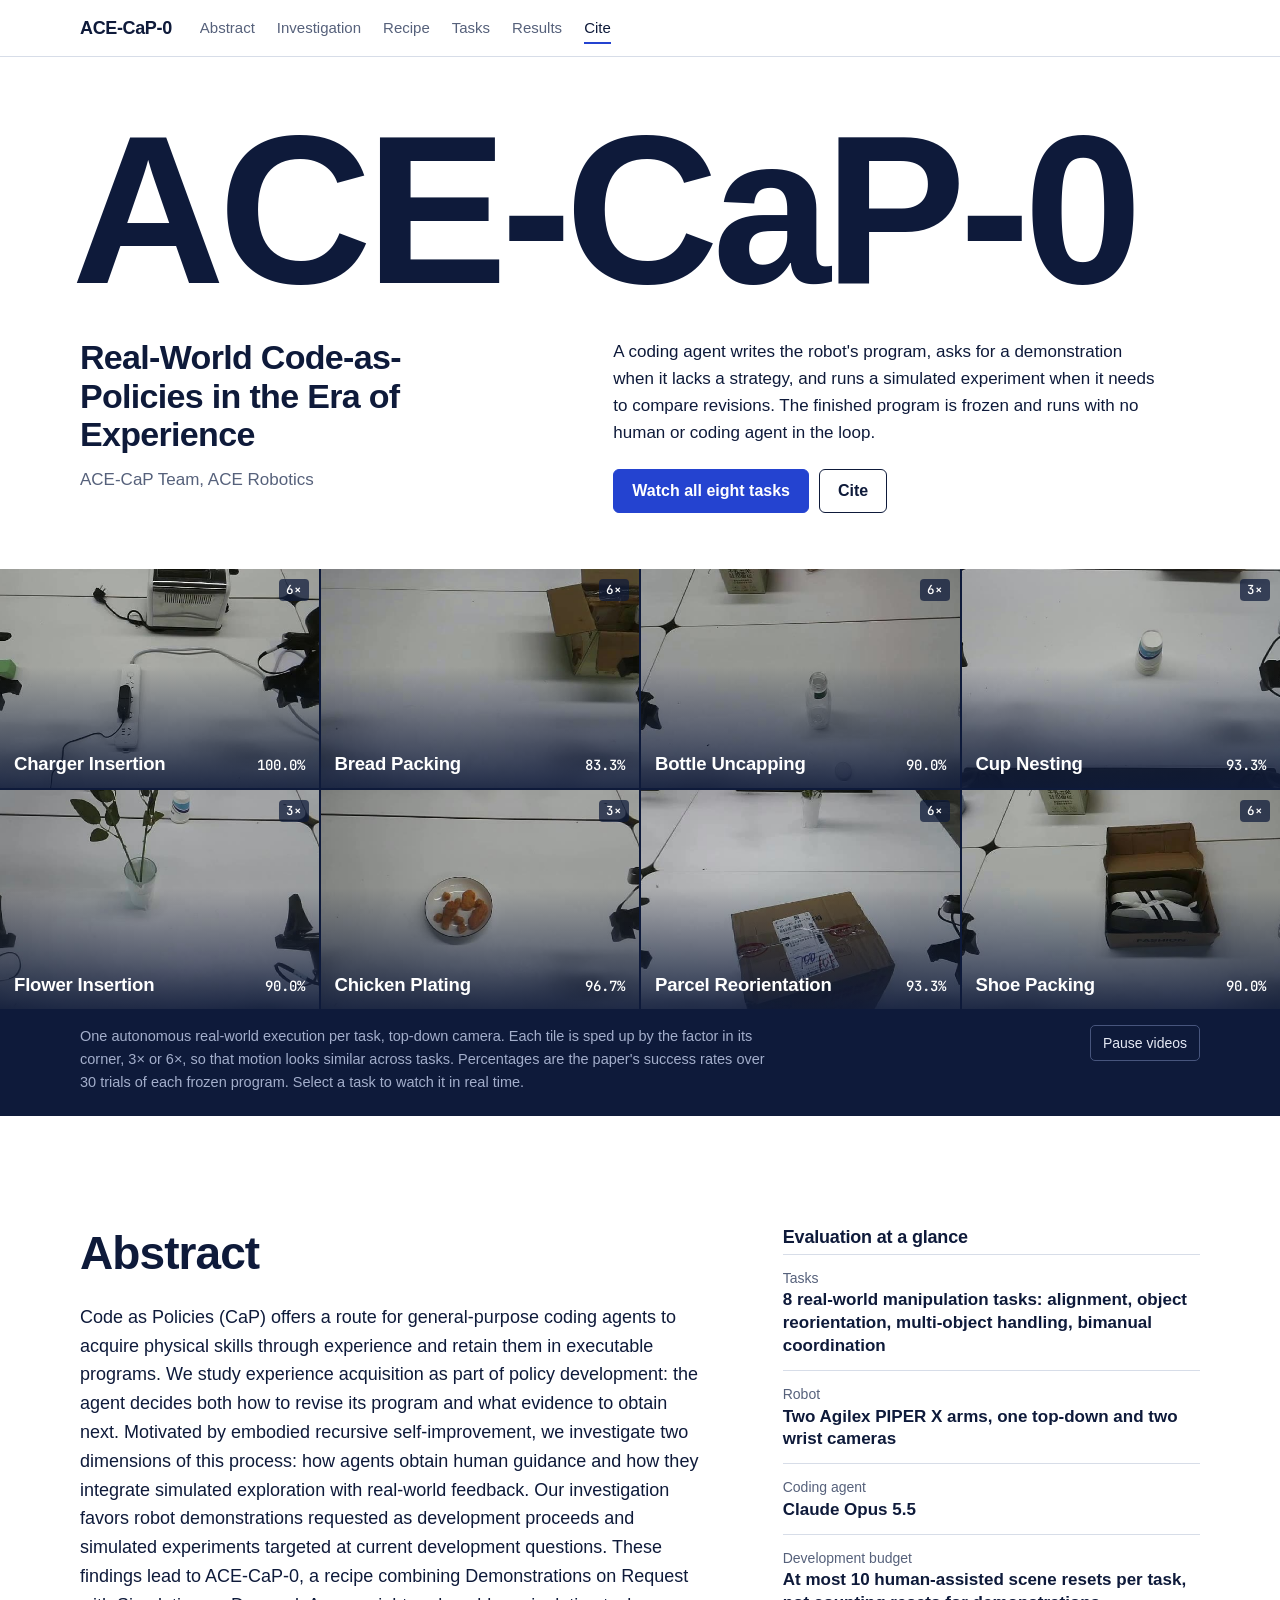
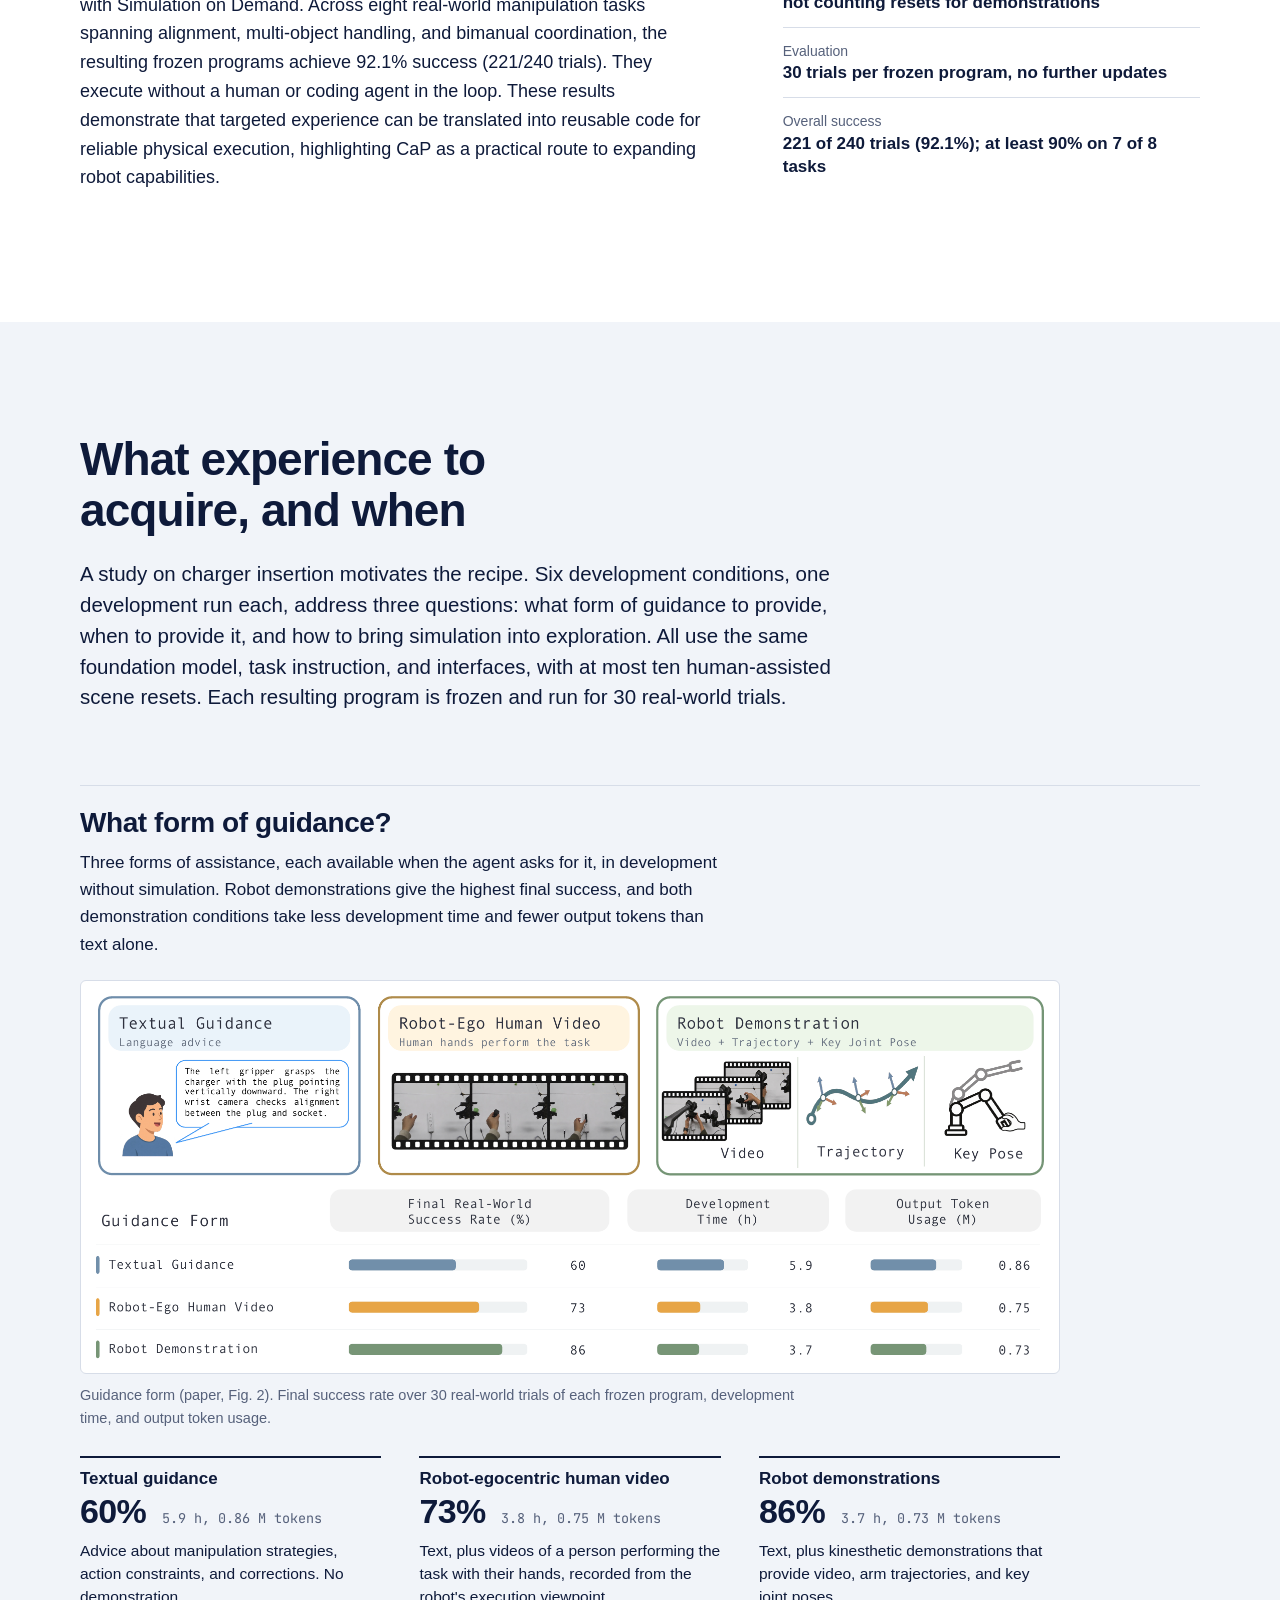
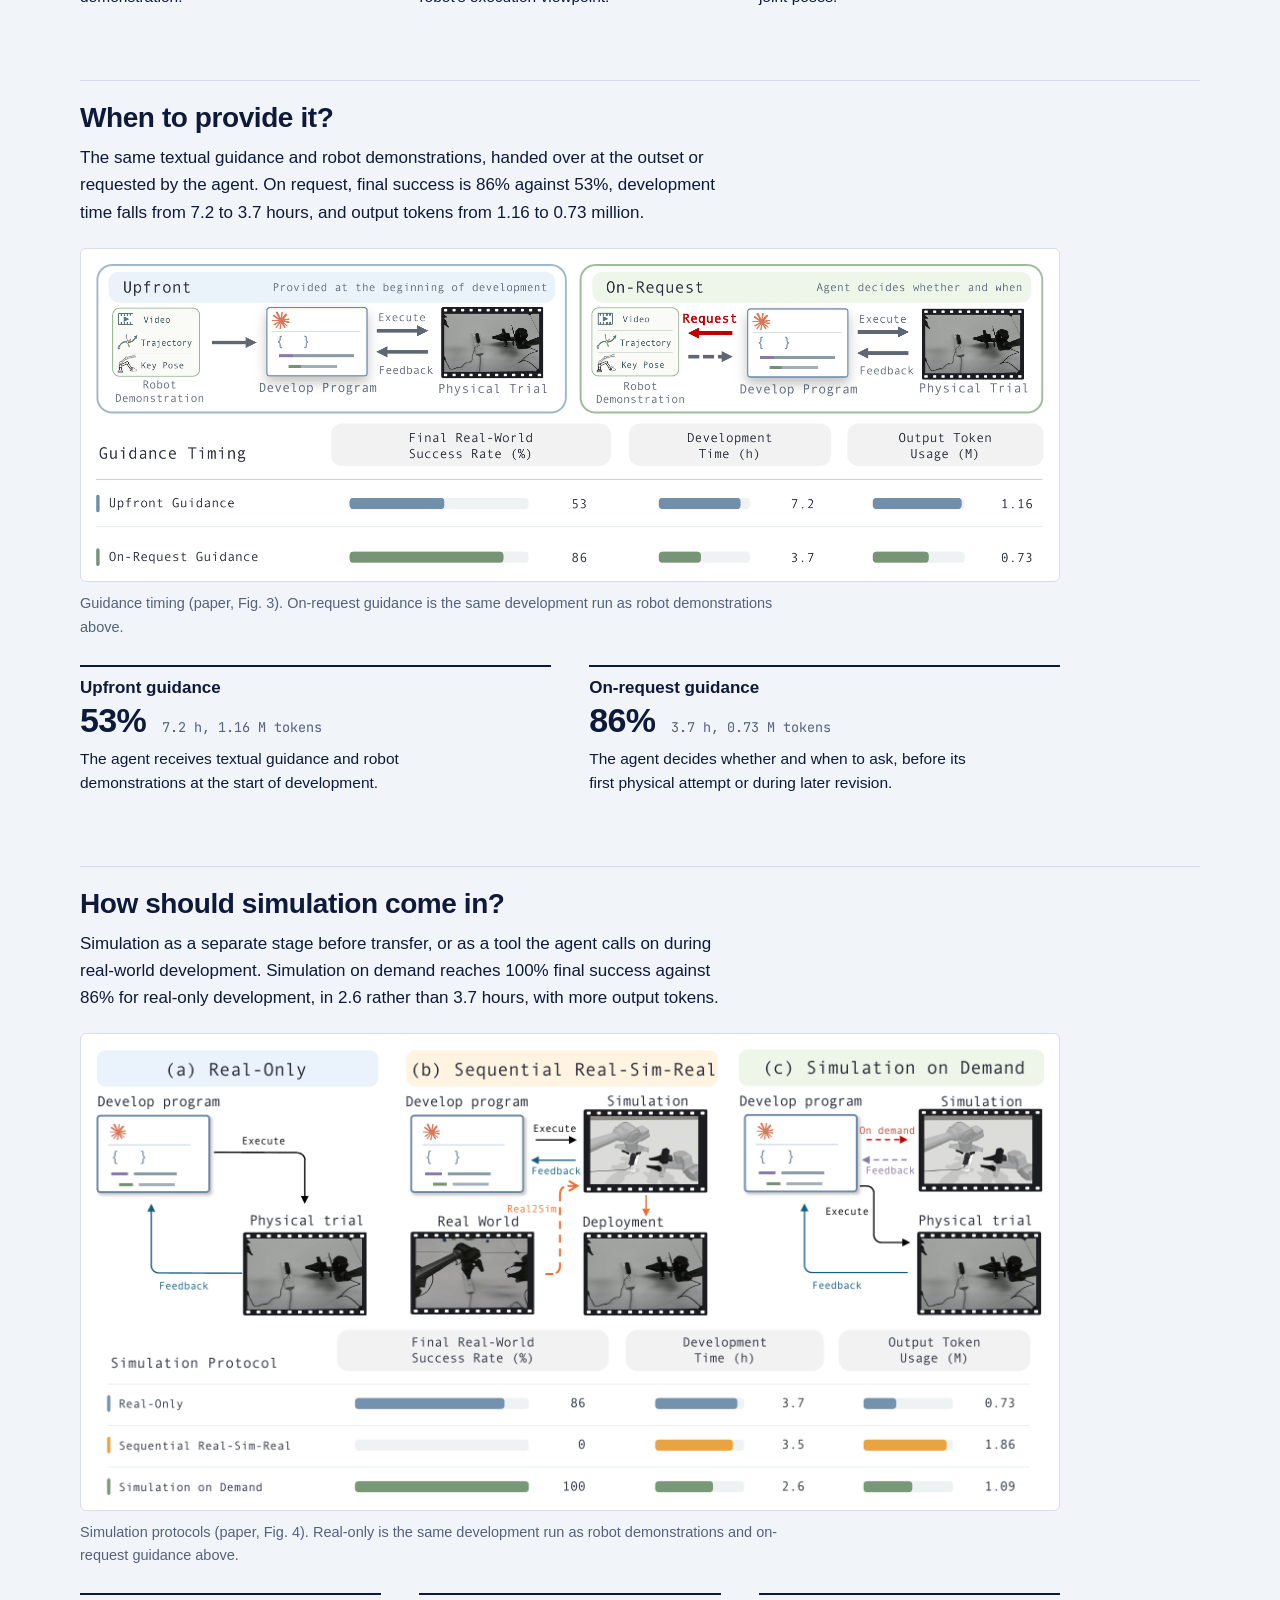
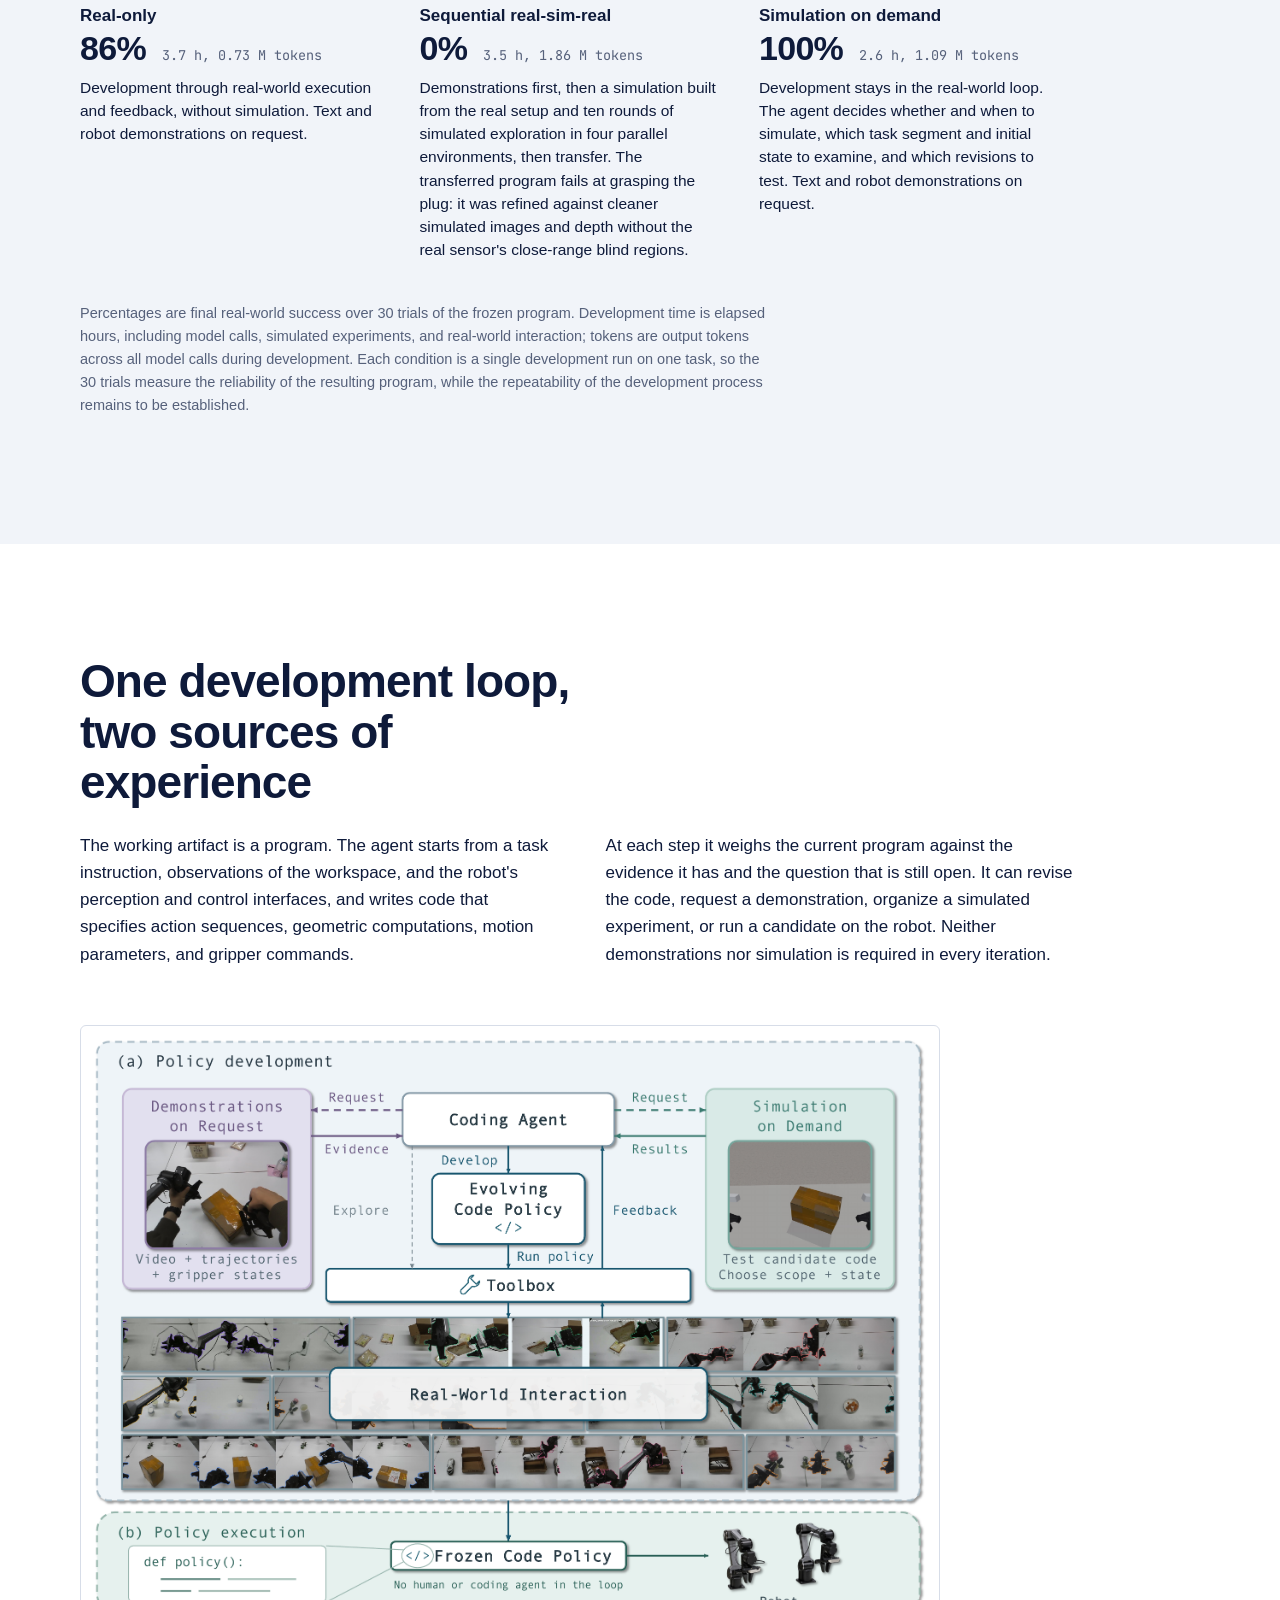
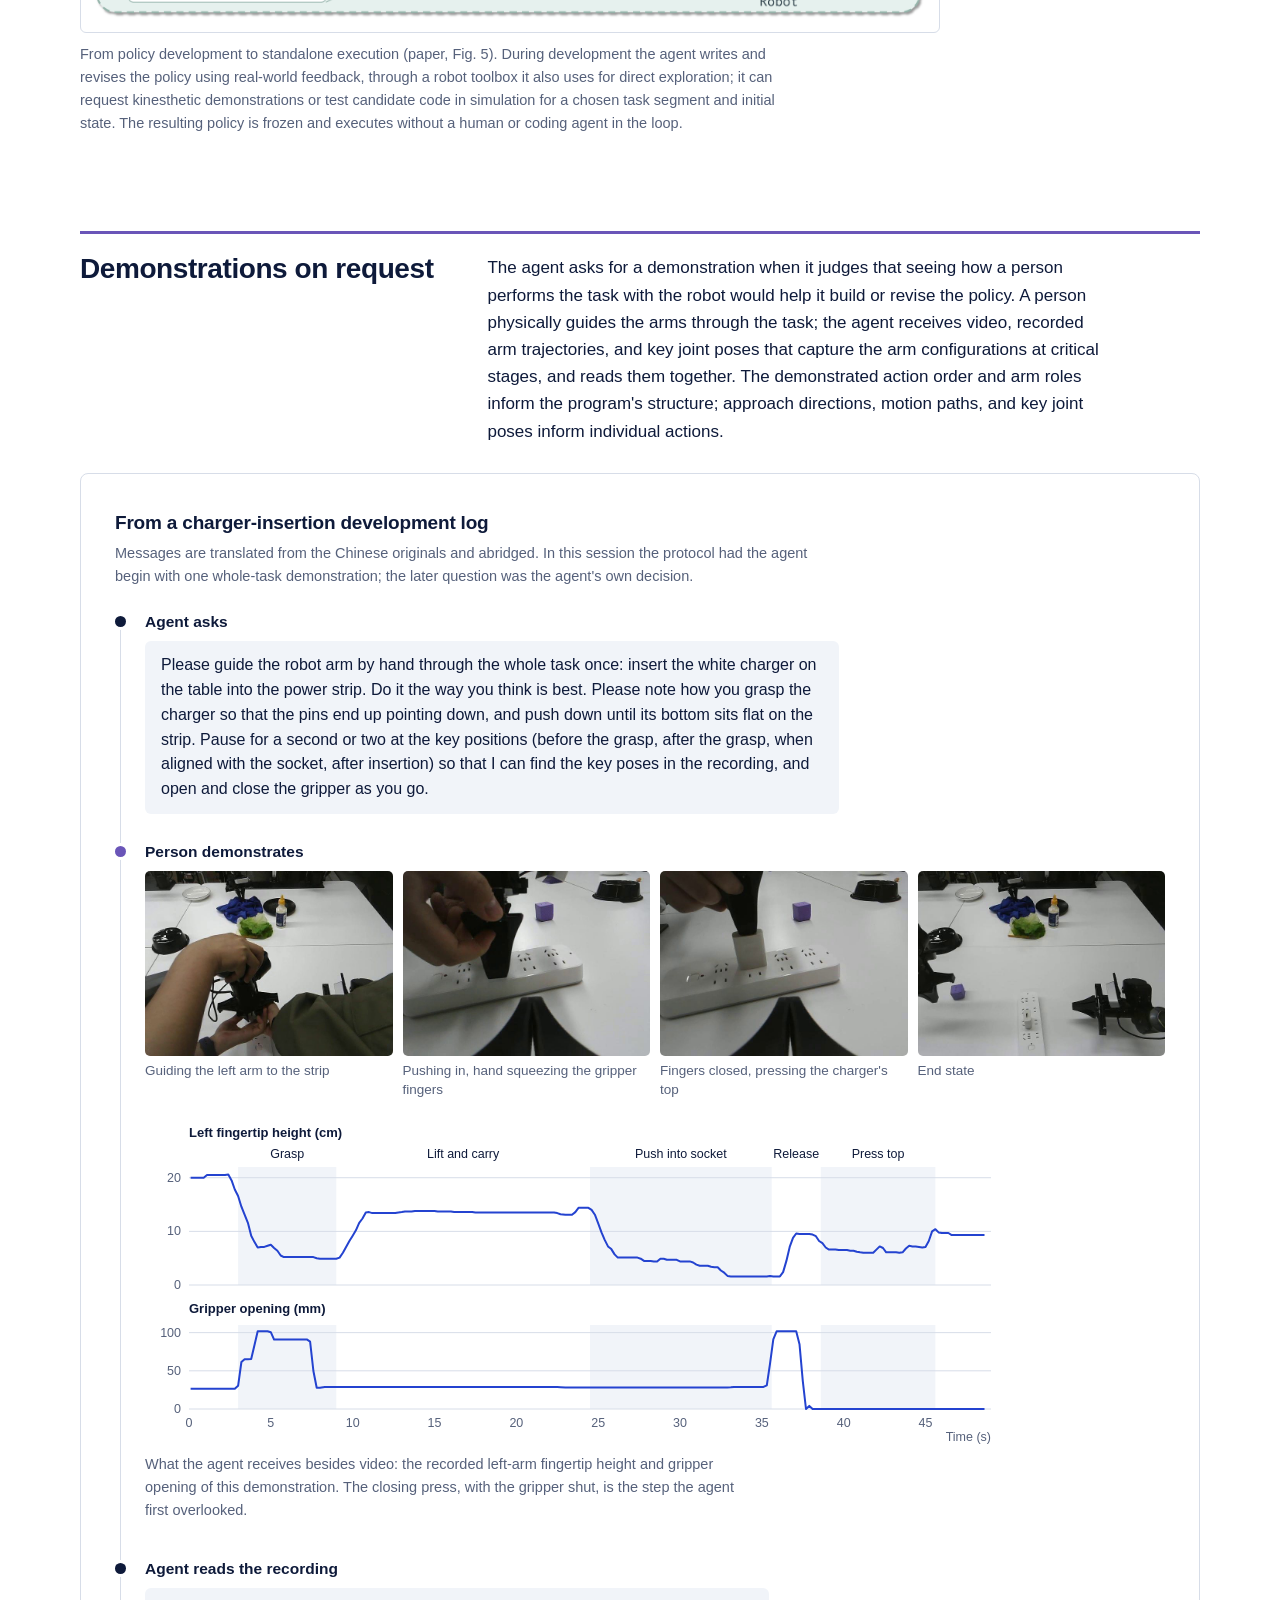
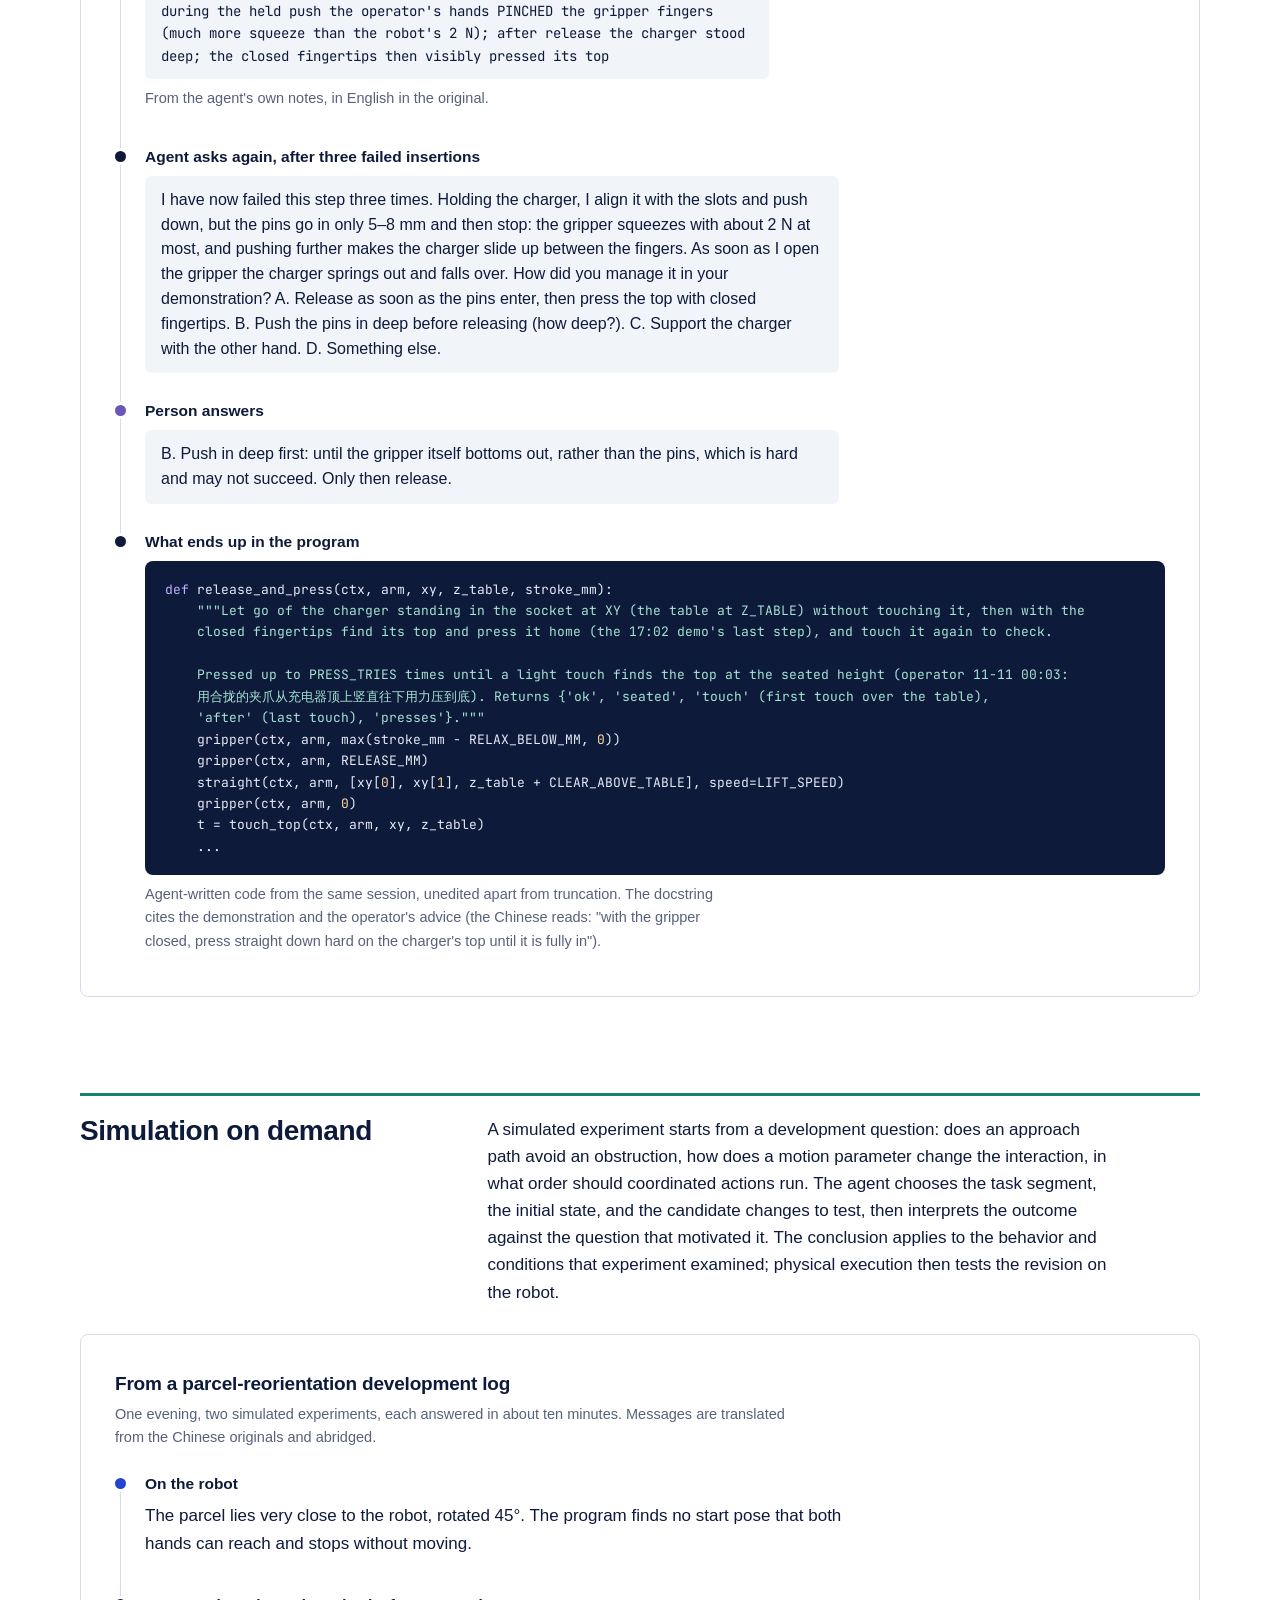
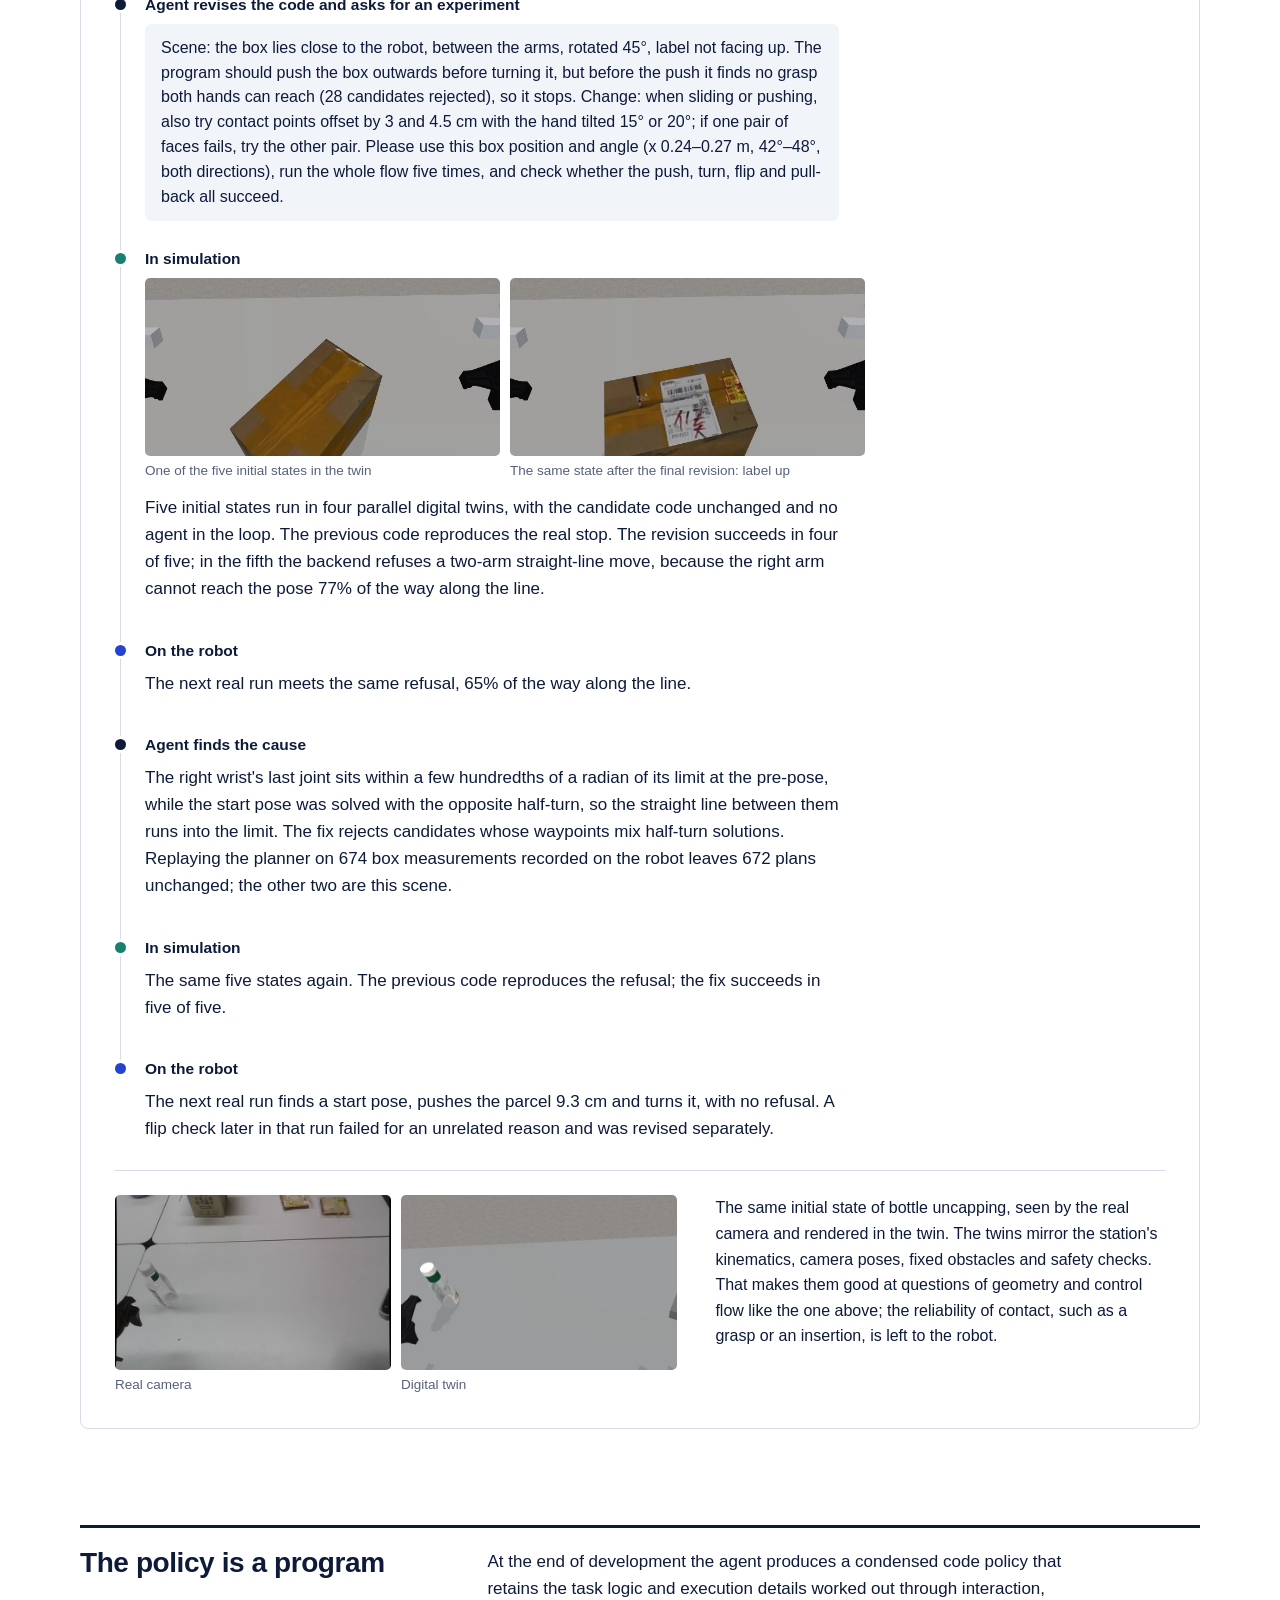
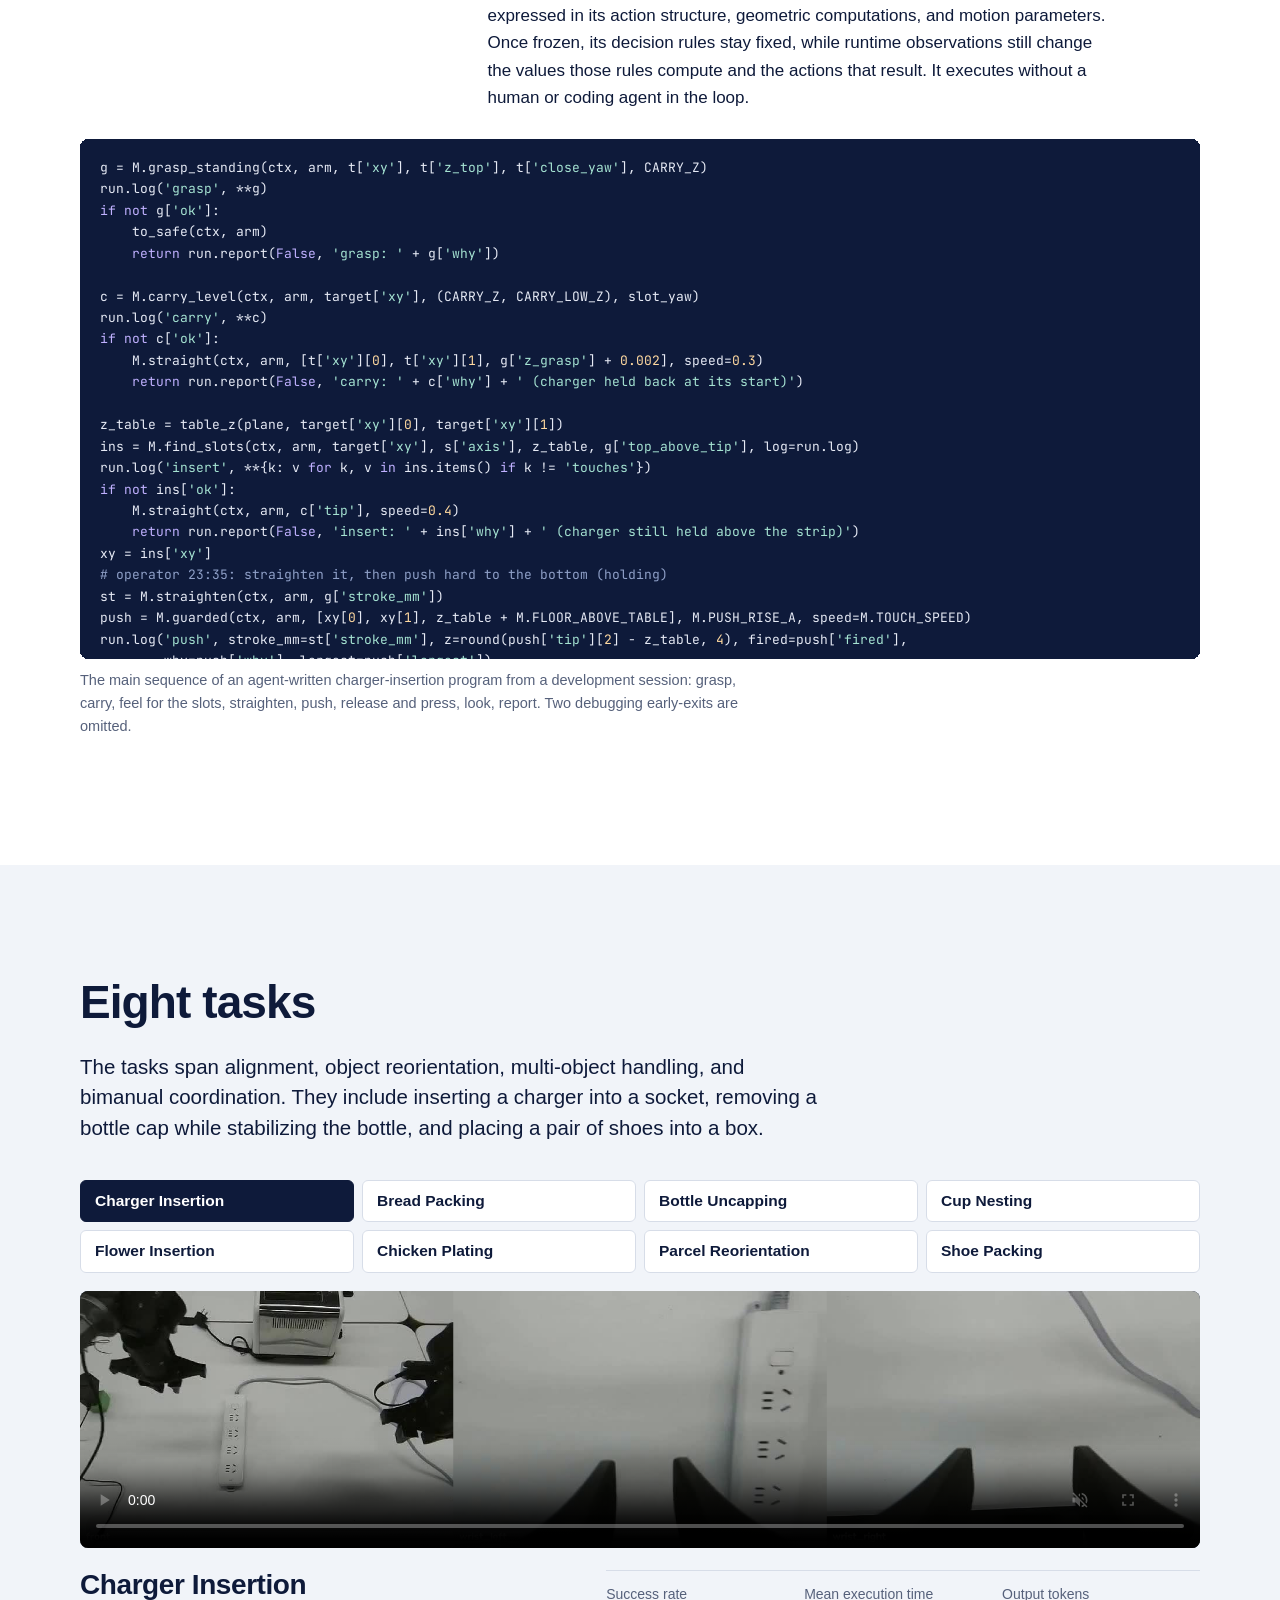
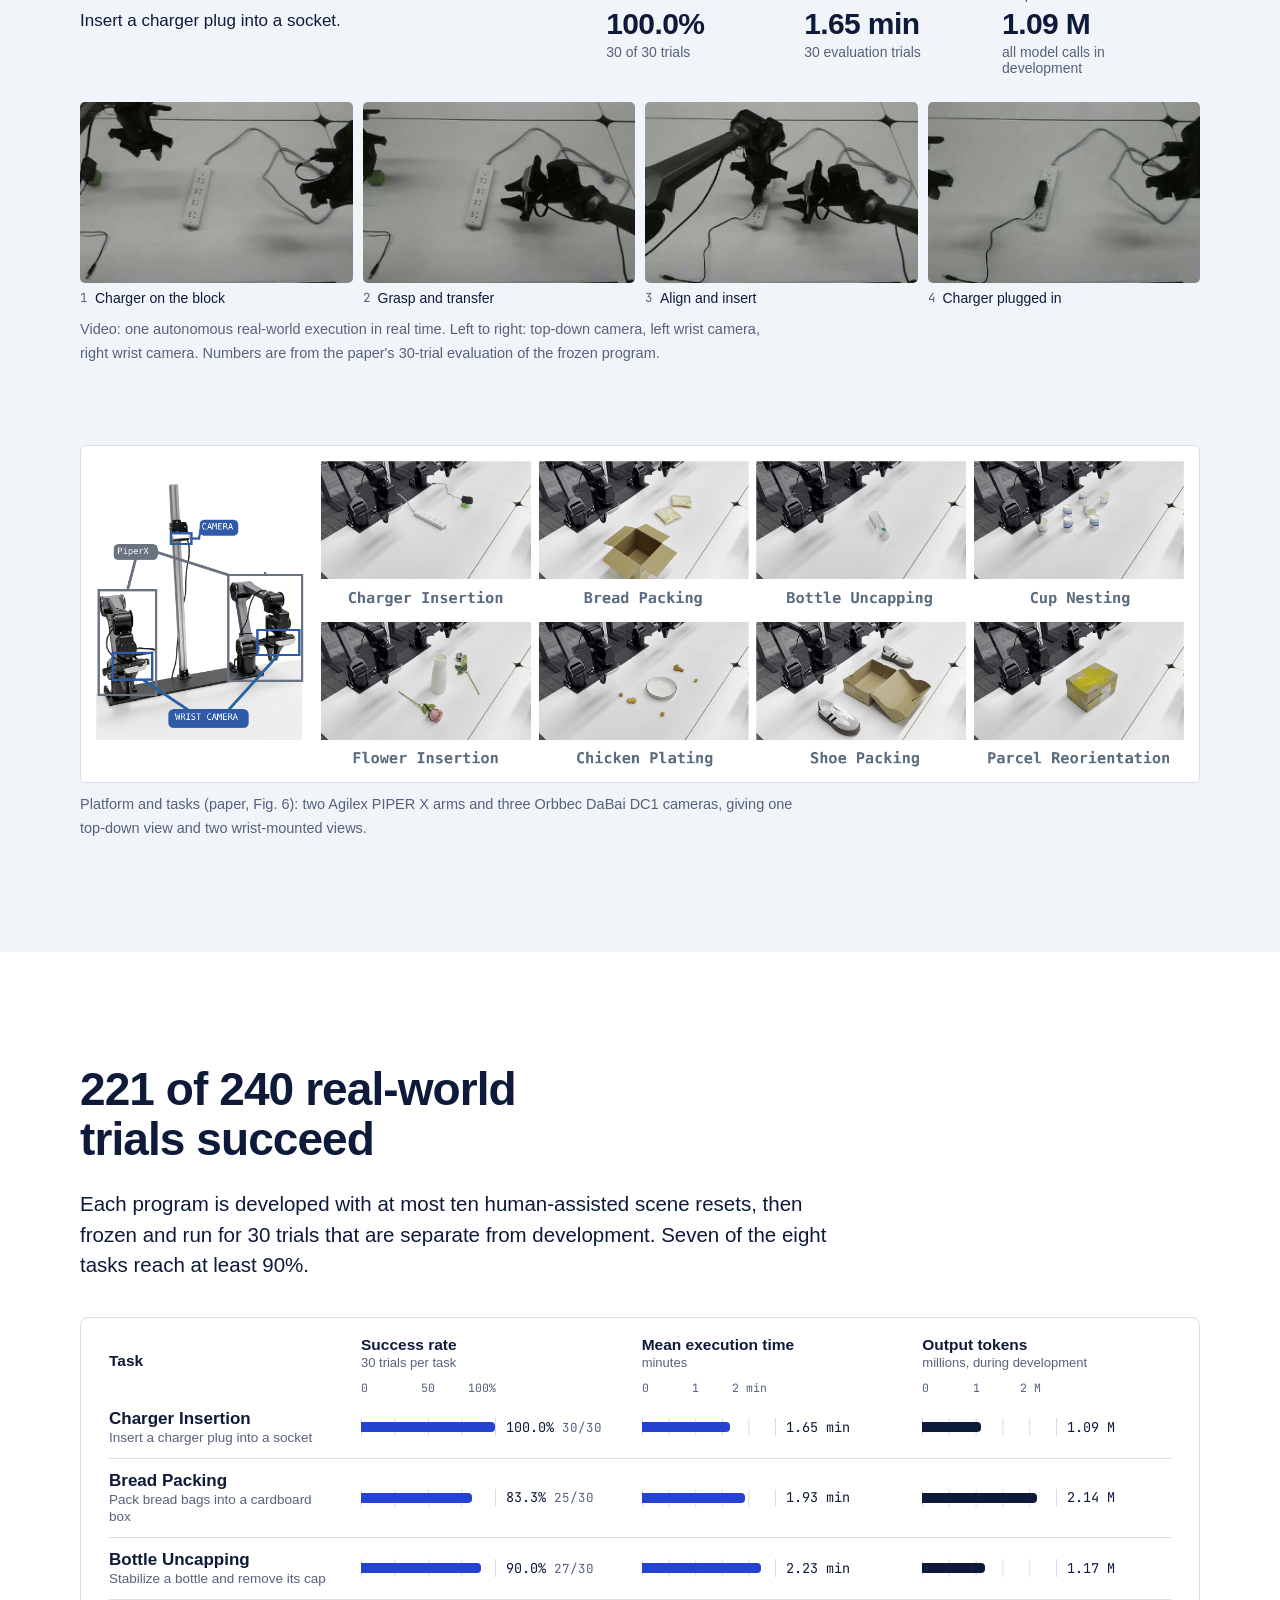
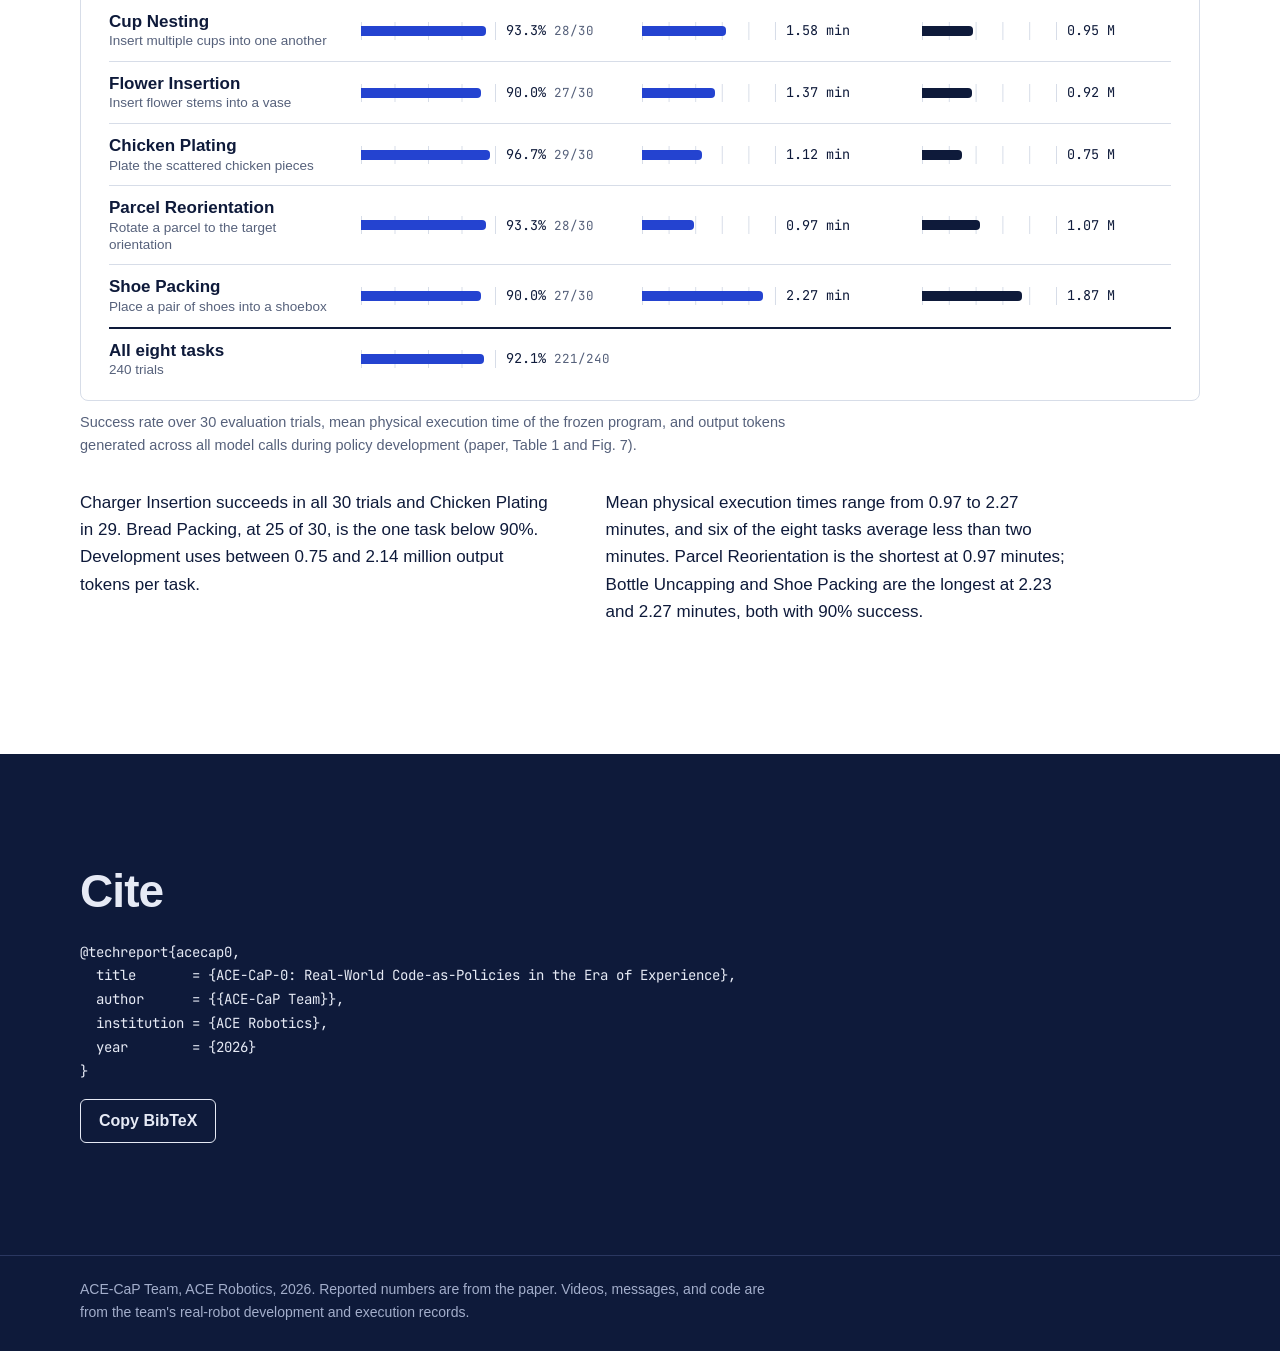
==== commit 01a122be: "Balance video wall playback speeds across tasks Cup Nesting, Flower Insertion and Chicken Plating st" ====
--- a/index.html
+++ b/index.html
@@ -53,7 +53,7 @@
 <section class="wall" aria-label="Eight tasks on the real robot">
   <div class="wall-grid" id="wall"></div>
   <div class="wrap wall-foot">
-    <p>One autonomous real-world execution per task, top-down camera, played at <span id="wall-speed">3×</span> speed. Percentages are the paper's success rates over 30 trials of each frozen program. Select a task to watch it in real time.</p>
+    <p>One autonomous real-world execution per task, top-down camera. Each tile is sped up by the factor in its corner, 3× or 6×, so that motion looks similar across tasks. Percentages are the paper's success rates over 30 trials of each frozen program. Select a task to watch it in real time.</p>
     <button class="wall-toggle" id="wall-toggle" type="button" aria-pressed="false">Pause videos</button>
   </div>
 </section>
--- a/static/css/style.css
+++ b/static/css/style.css
@@ -99,6 +99,7 @@
 .tile-label { position: absolute; z-index: 1; left: 14px; right: 14px; bottom: 11px; display: flex; justify-content: space-between; align-items: baseline; gap: 10px; color: #fff; }
 .tile-name { font-weight: 650; font-size: clamp(14px, 1.45vw, 19px); letter-spacing: -0.01em; line-height: 1.15; }
 .tile-rate { font-family: var(--mono); font-size: clamp(12px, 1.1vw, 15px); font-weight: 500; white-space: nowrap; }
+.tile-speed { position: absolute; z-index: 1; top: 10px; right: 10px; font-family: var(--mono); font-size: 12.5px; font-weight: 500; line-height: 1; color: #fff; background: rgba(14, 26, 58, 0.72); border-radius: 4px; padding: 5px 7px; }
 .tile:hover .tile-name, .tile:focus-visible .tile-name { text-decoration: underline; text-underline-offset: 4px; }
 .tile:focus-visible { outline-offset: -3px; outline-color: #fff; }
 .wall-foot { display: flex; justify-content: space-between; align-items: flex-start; gap: 24px; padding-top: 16px; }
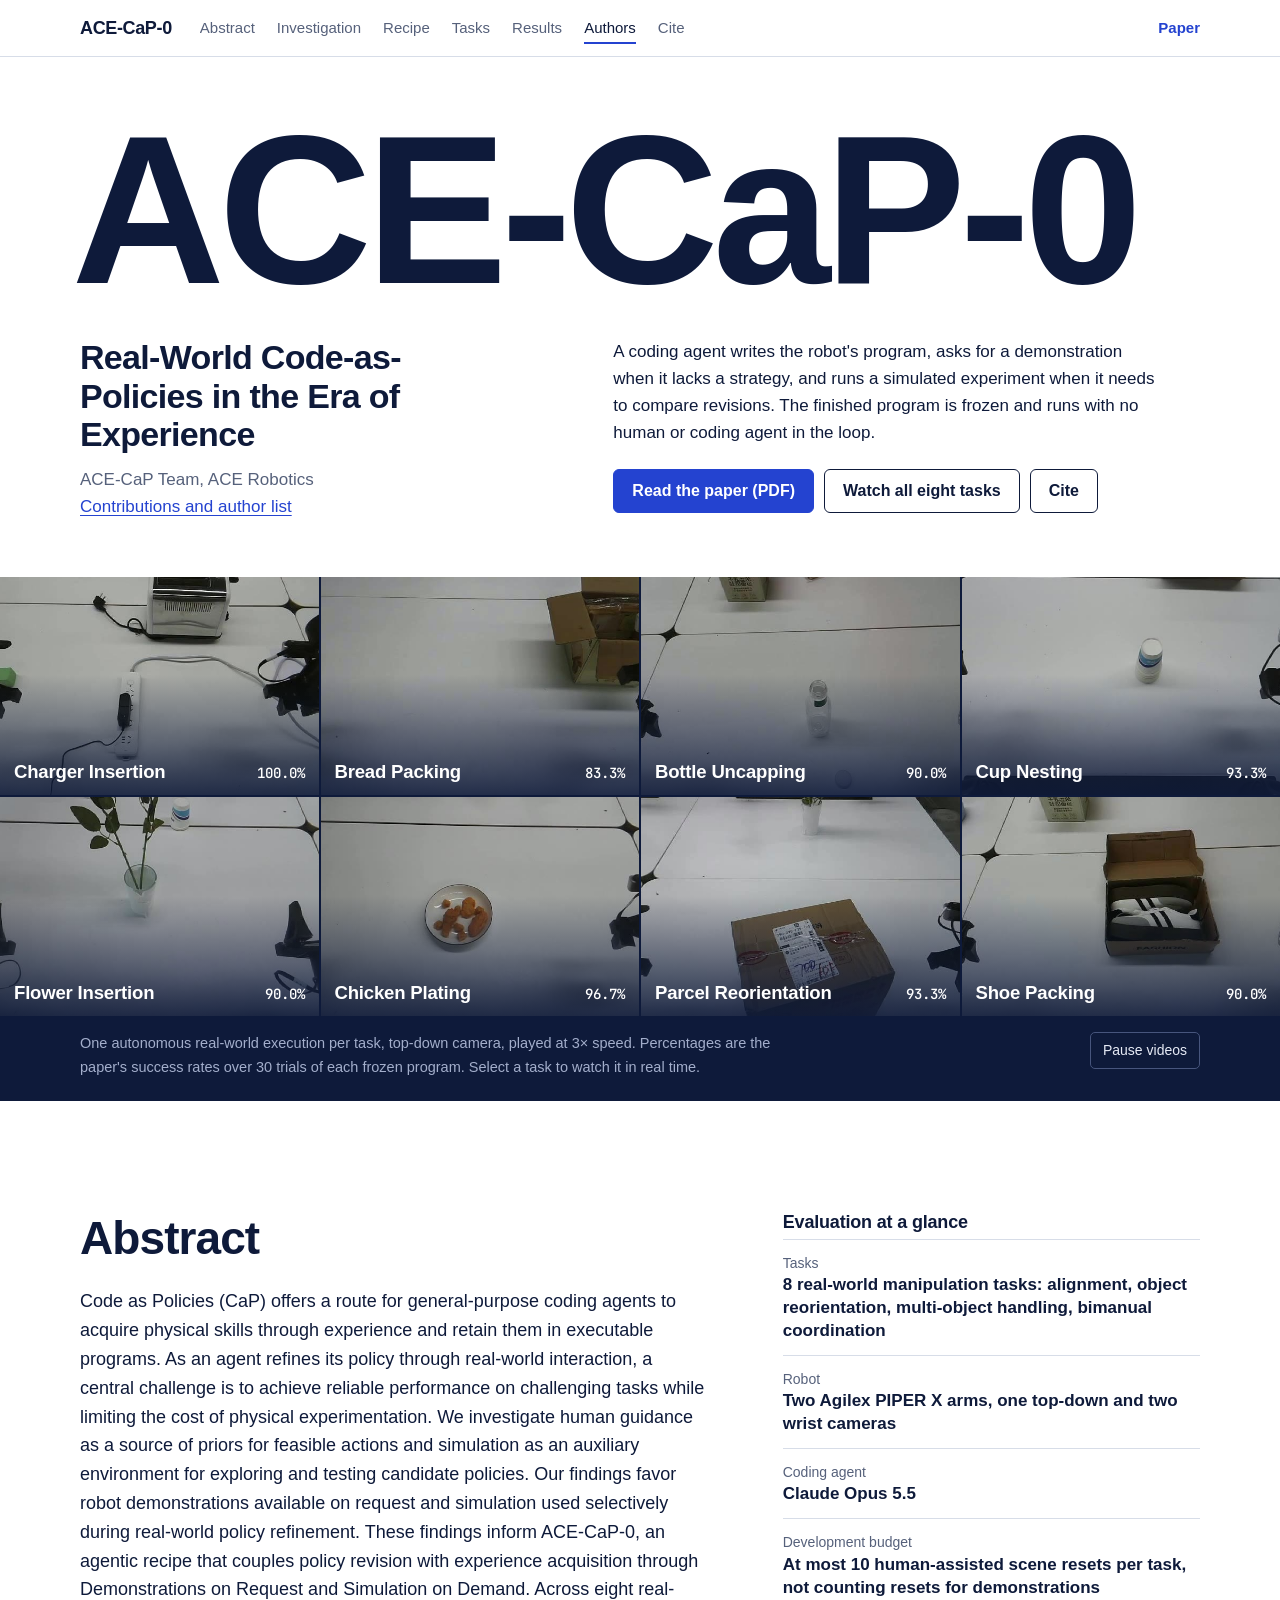
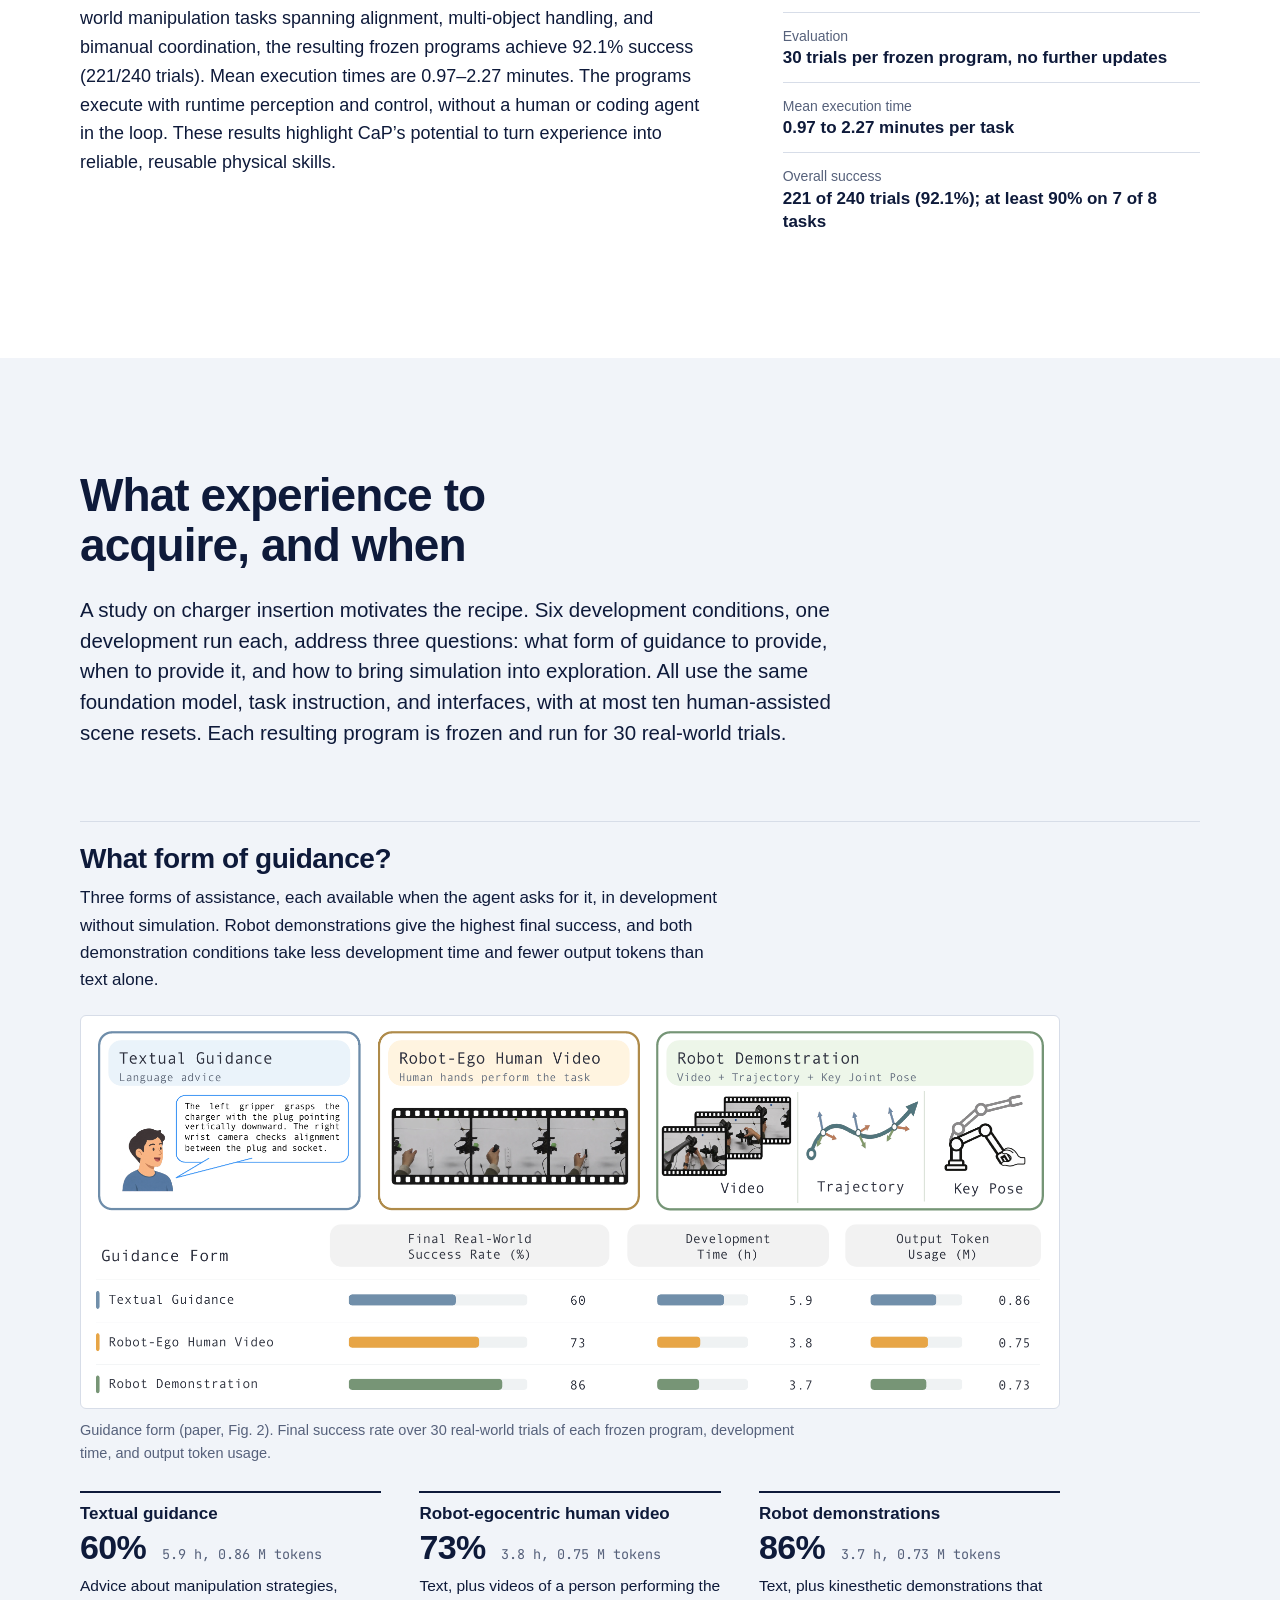
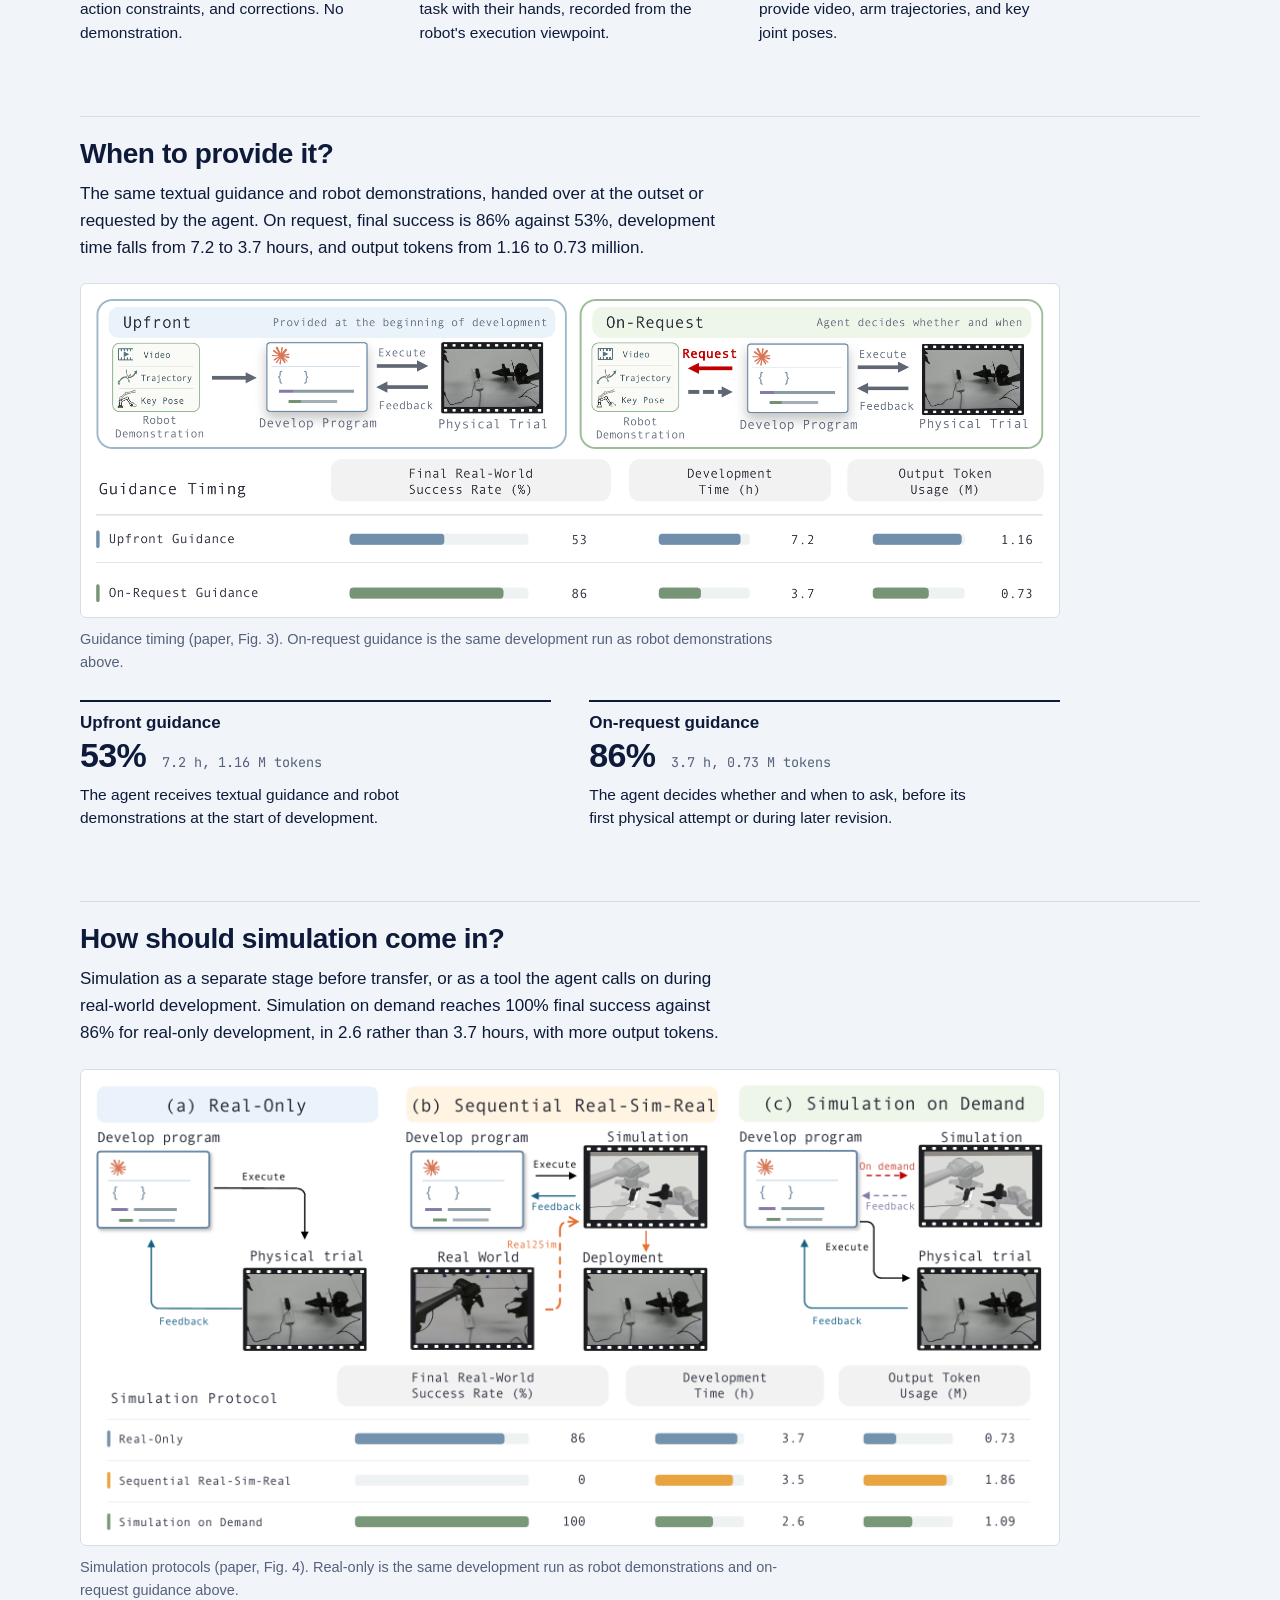
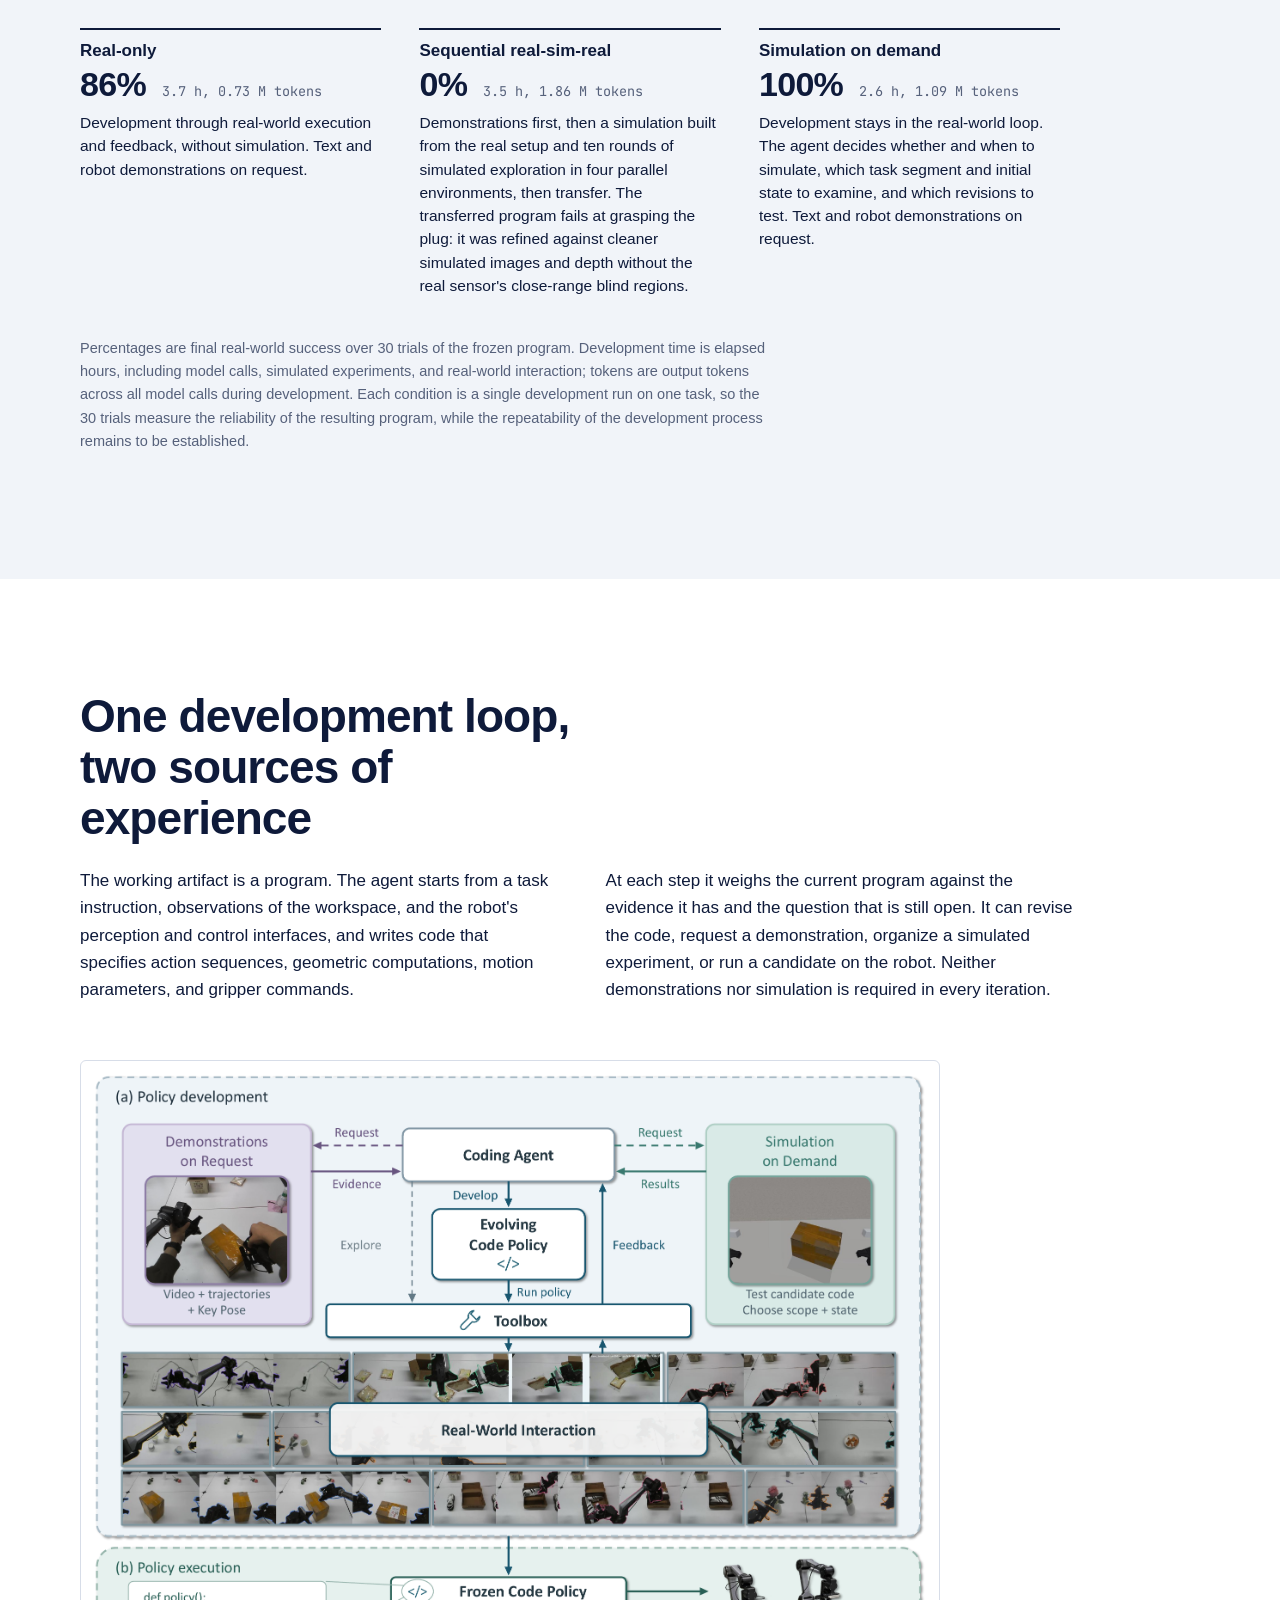
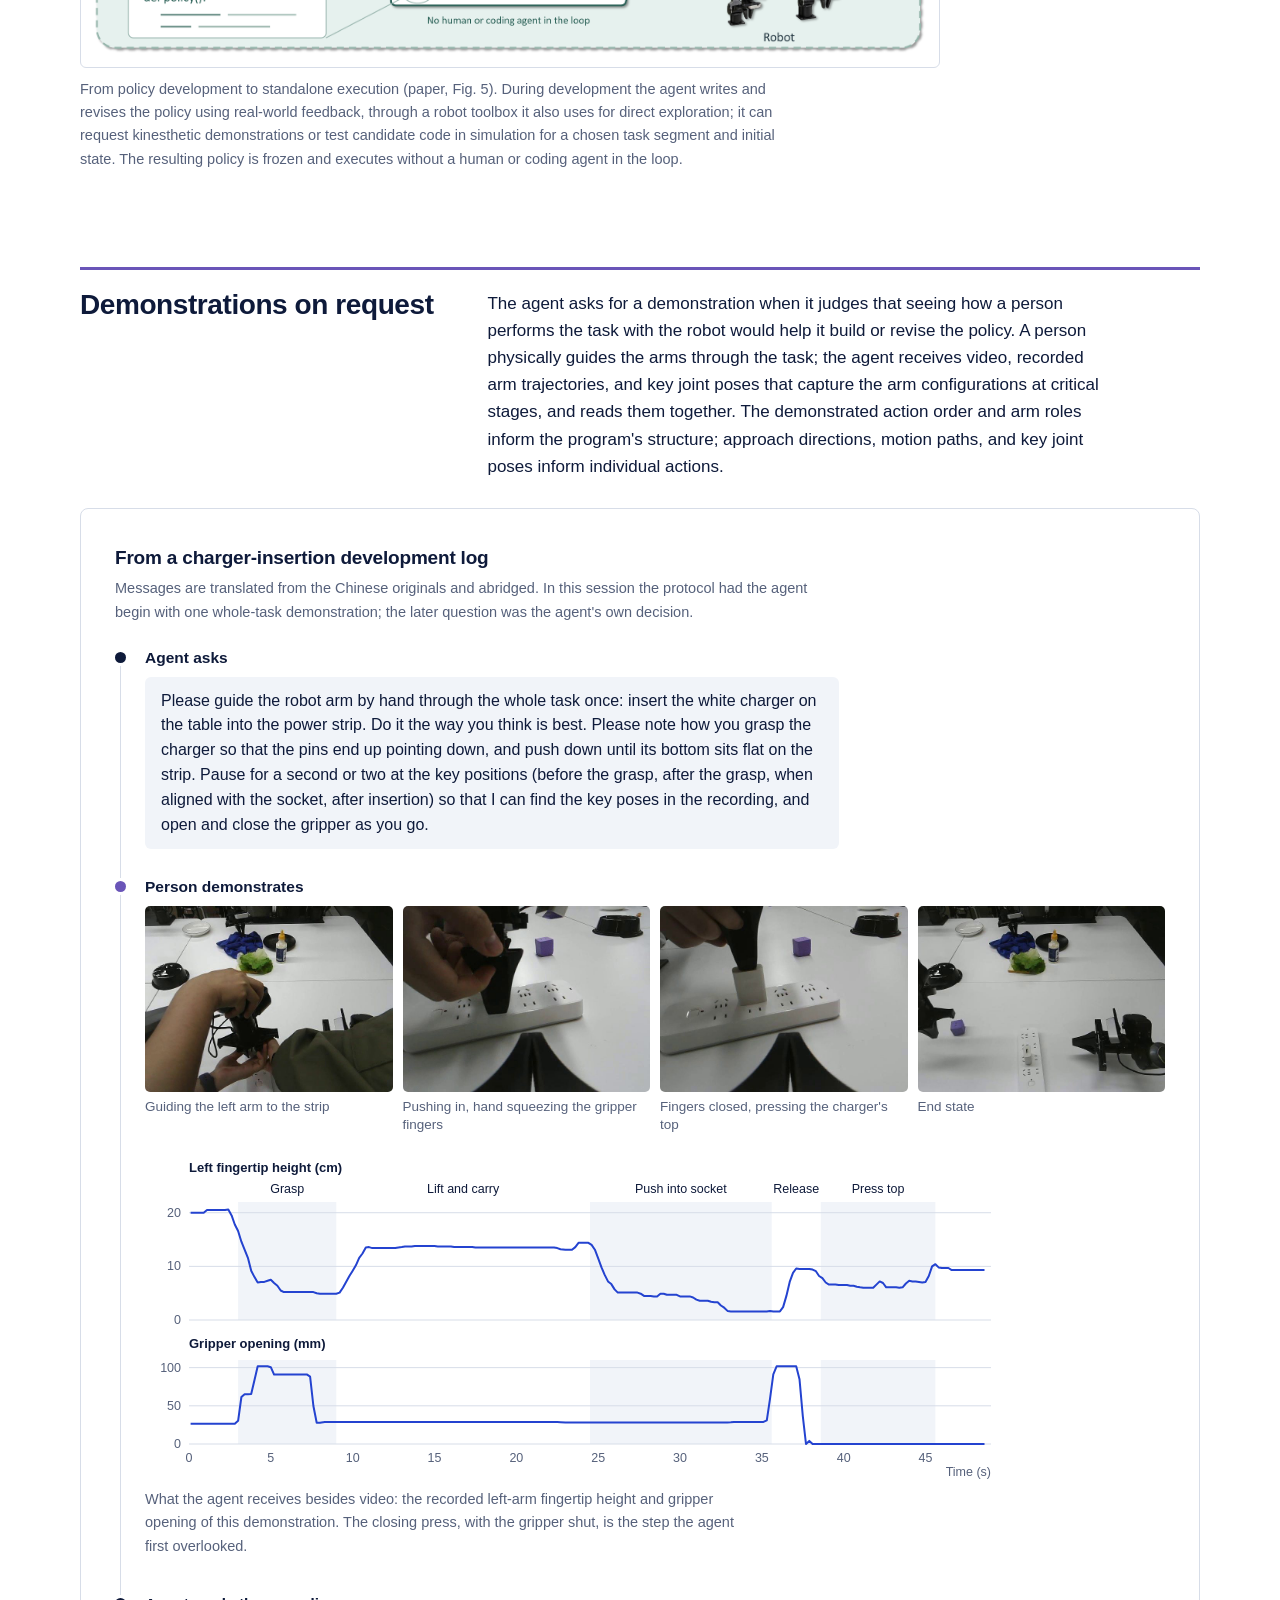
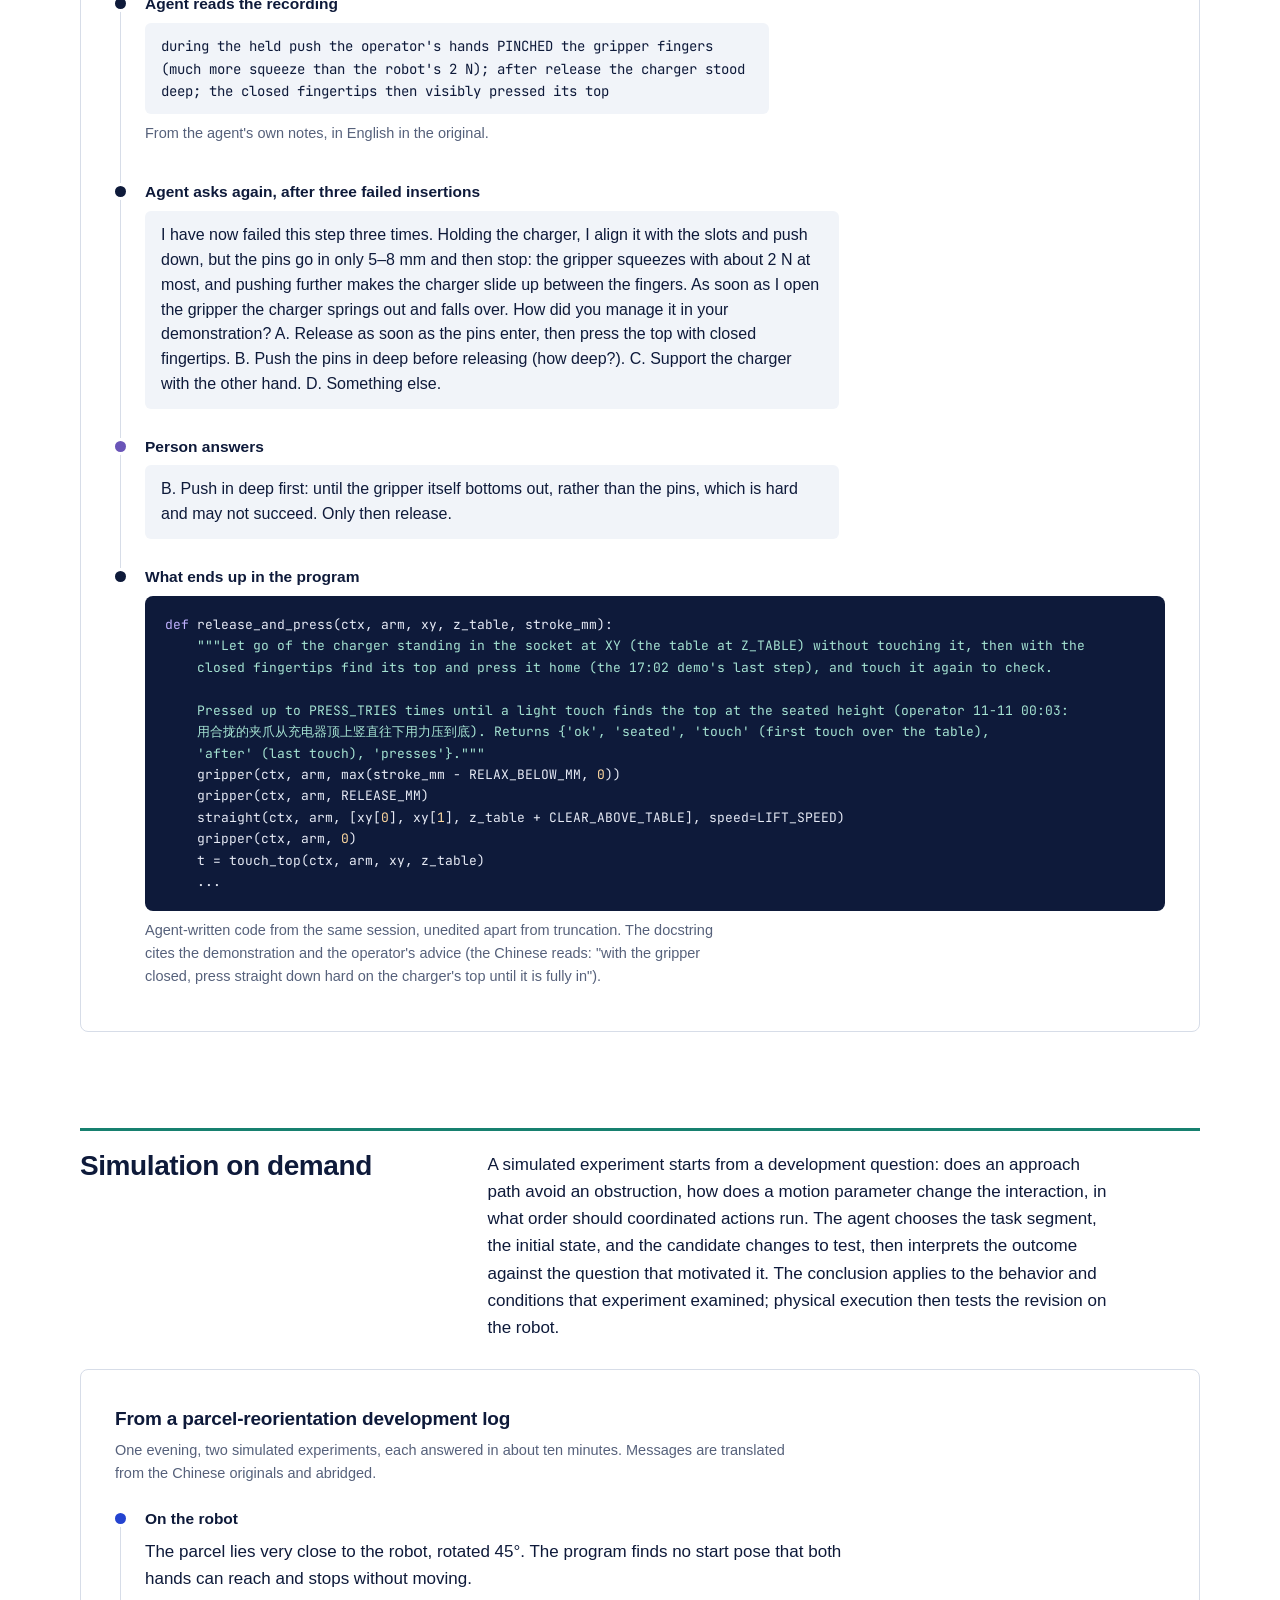
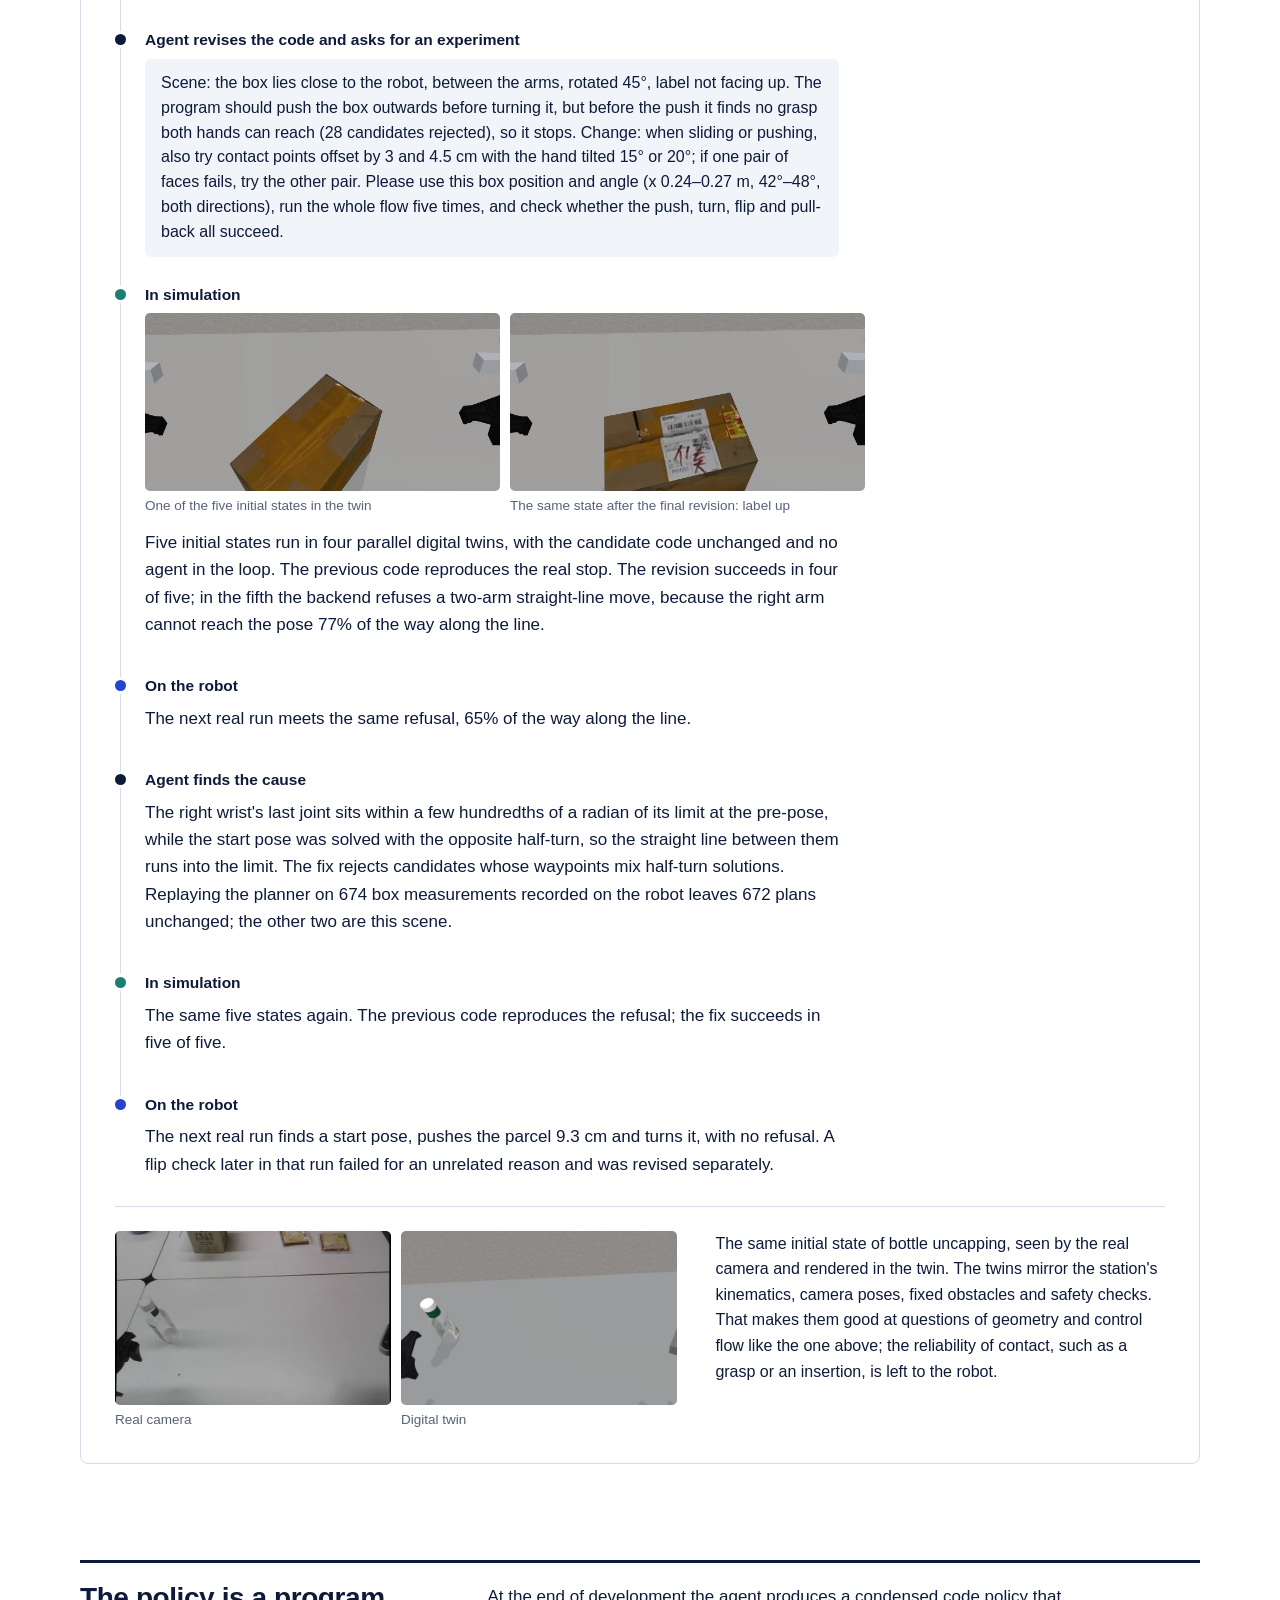
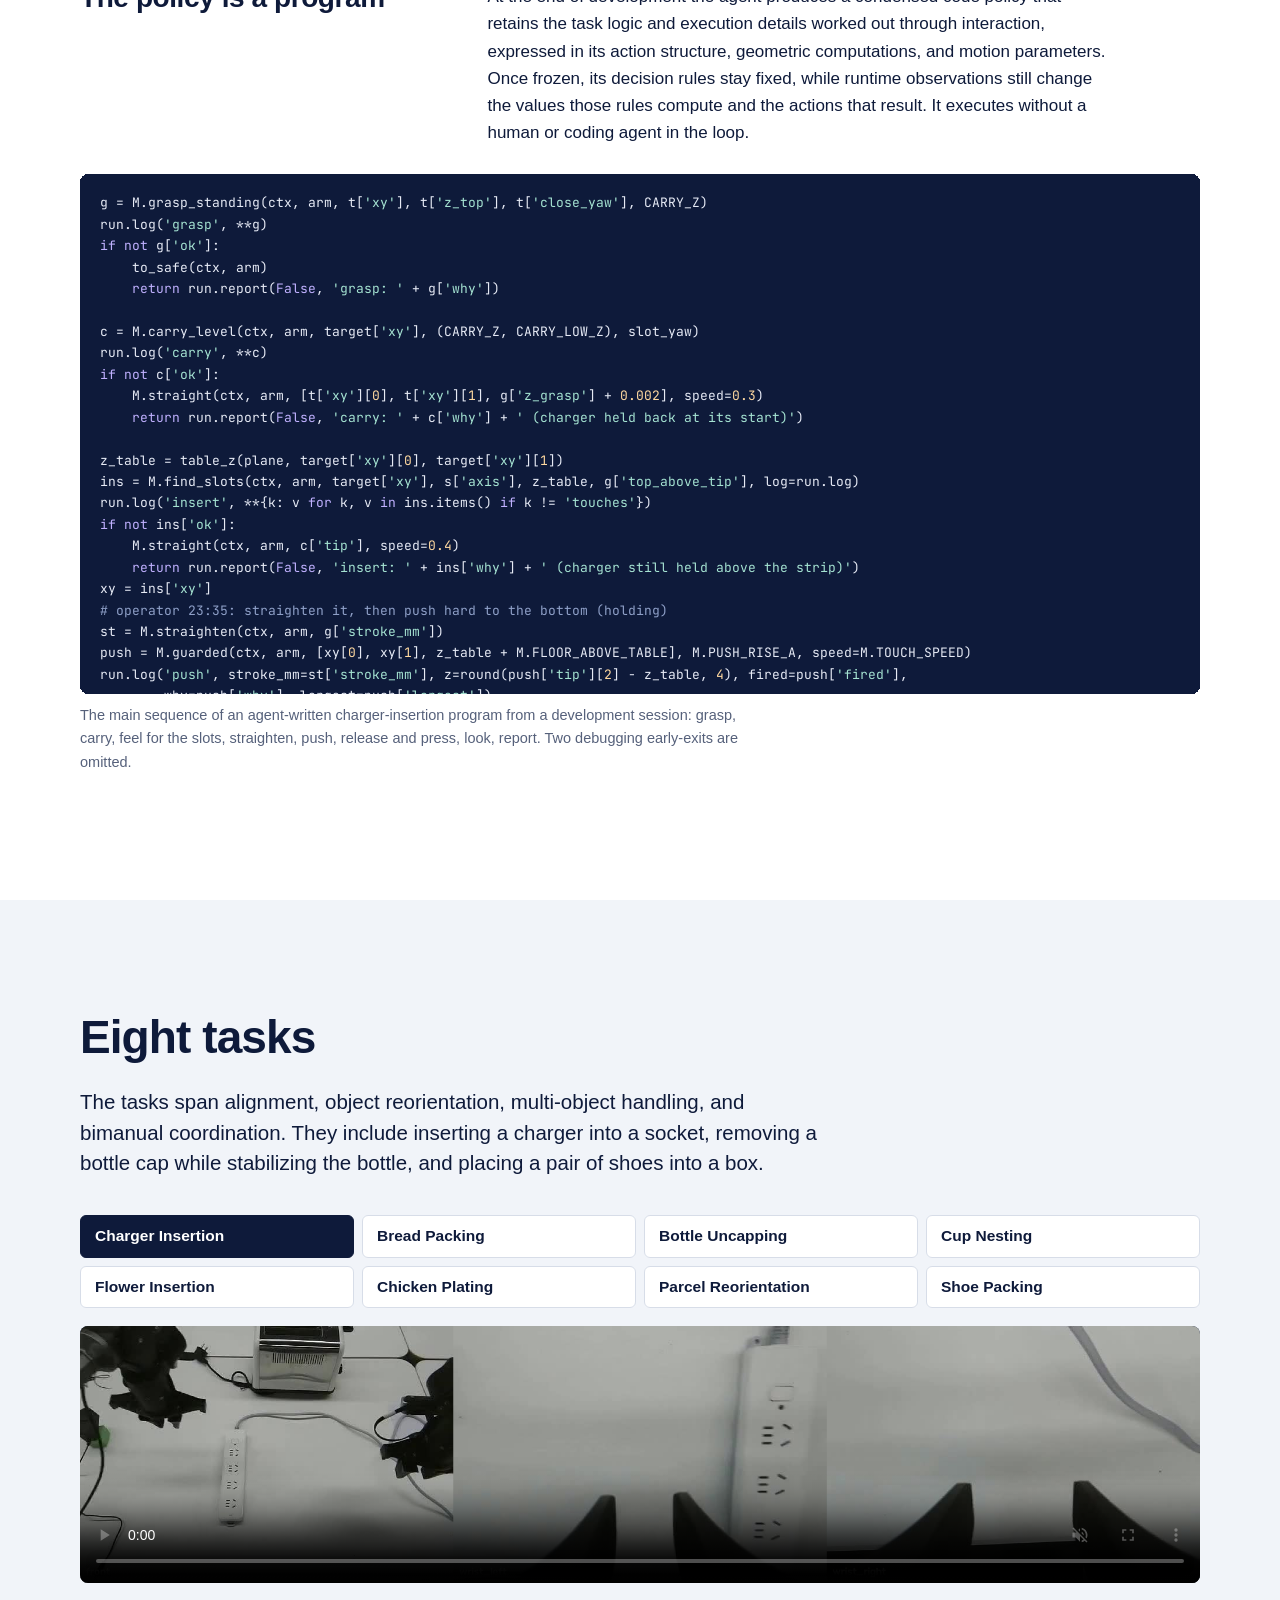
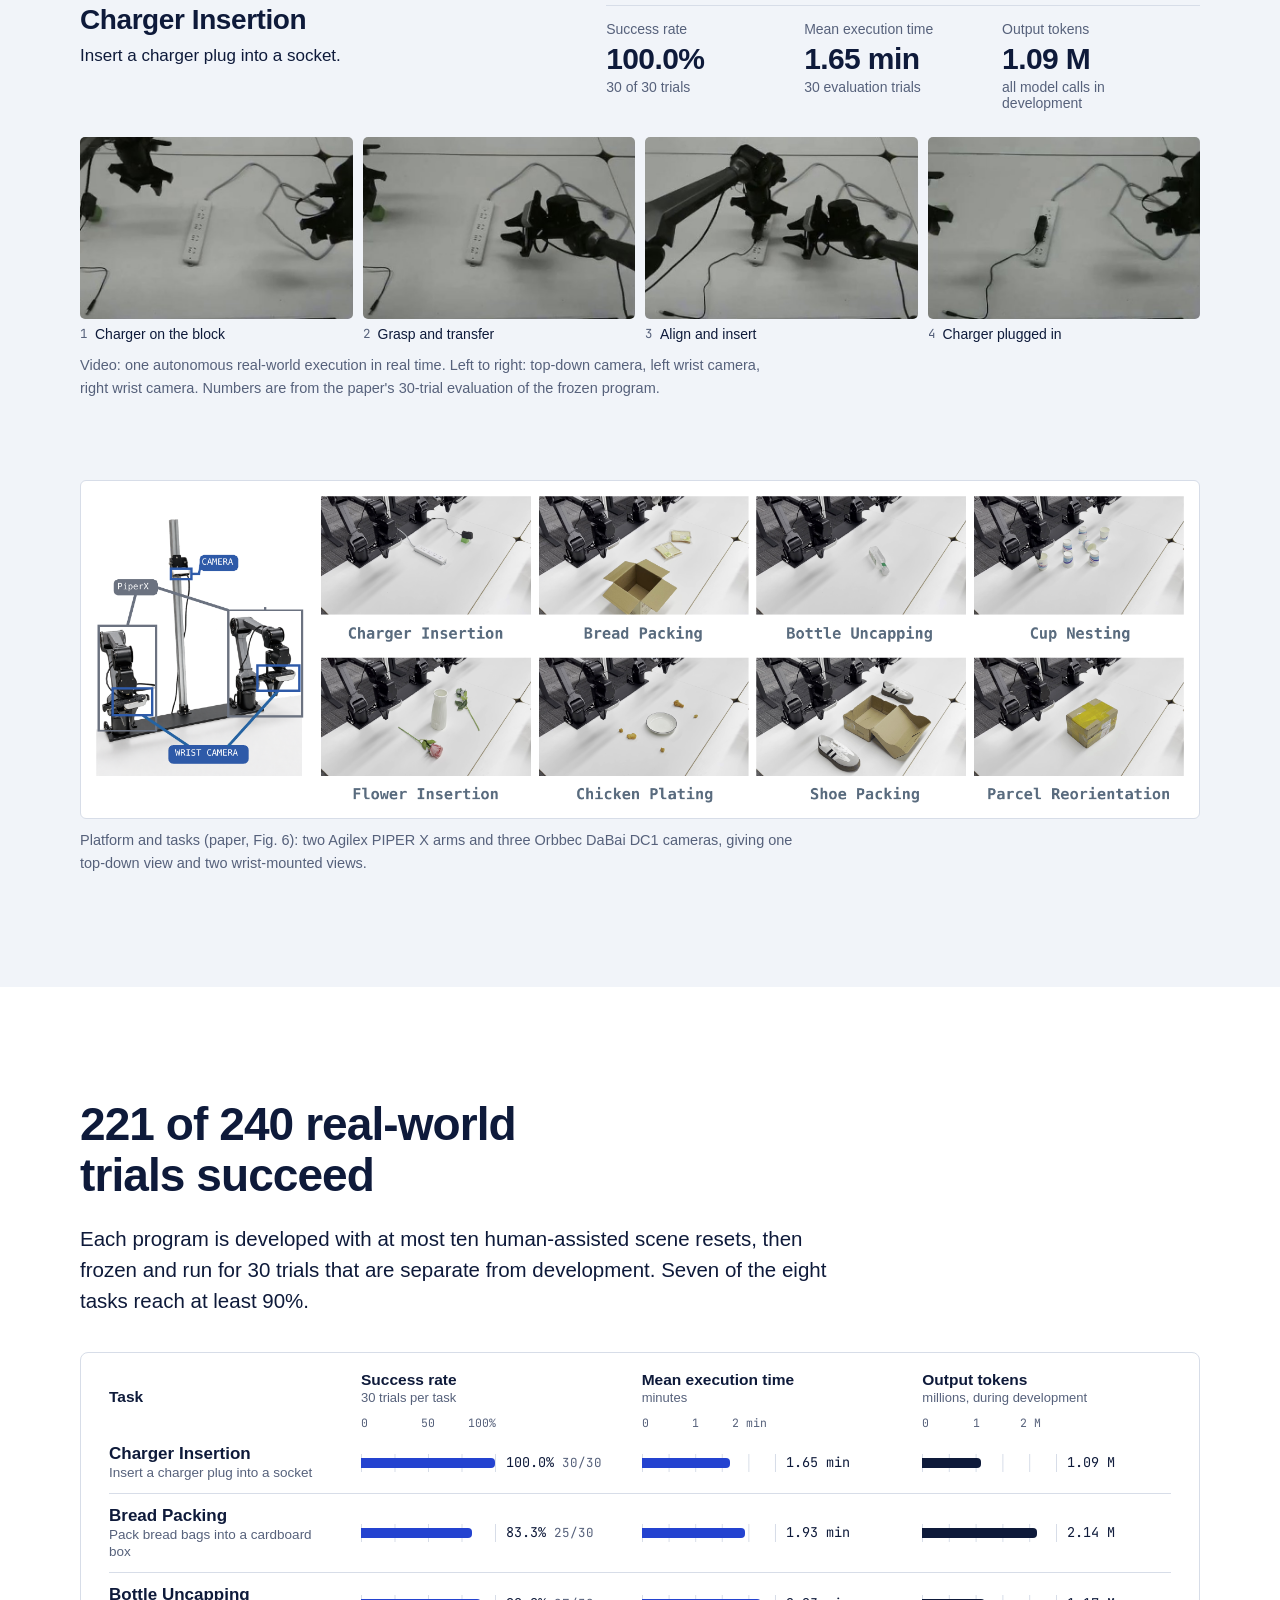
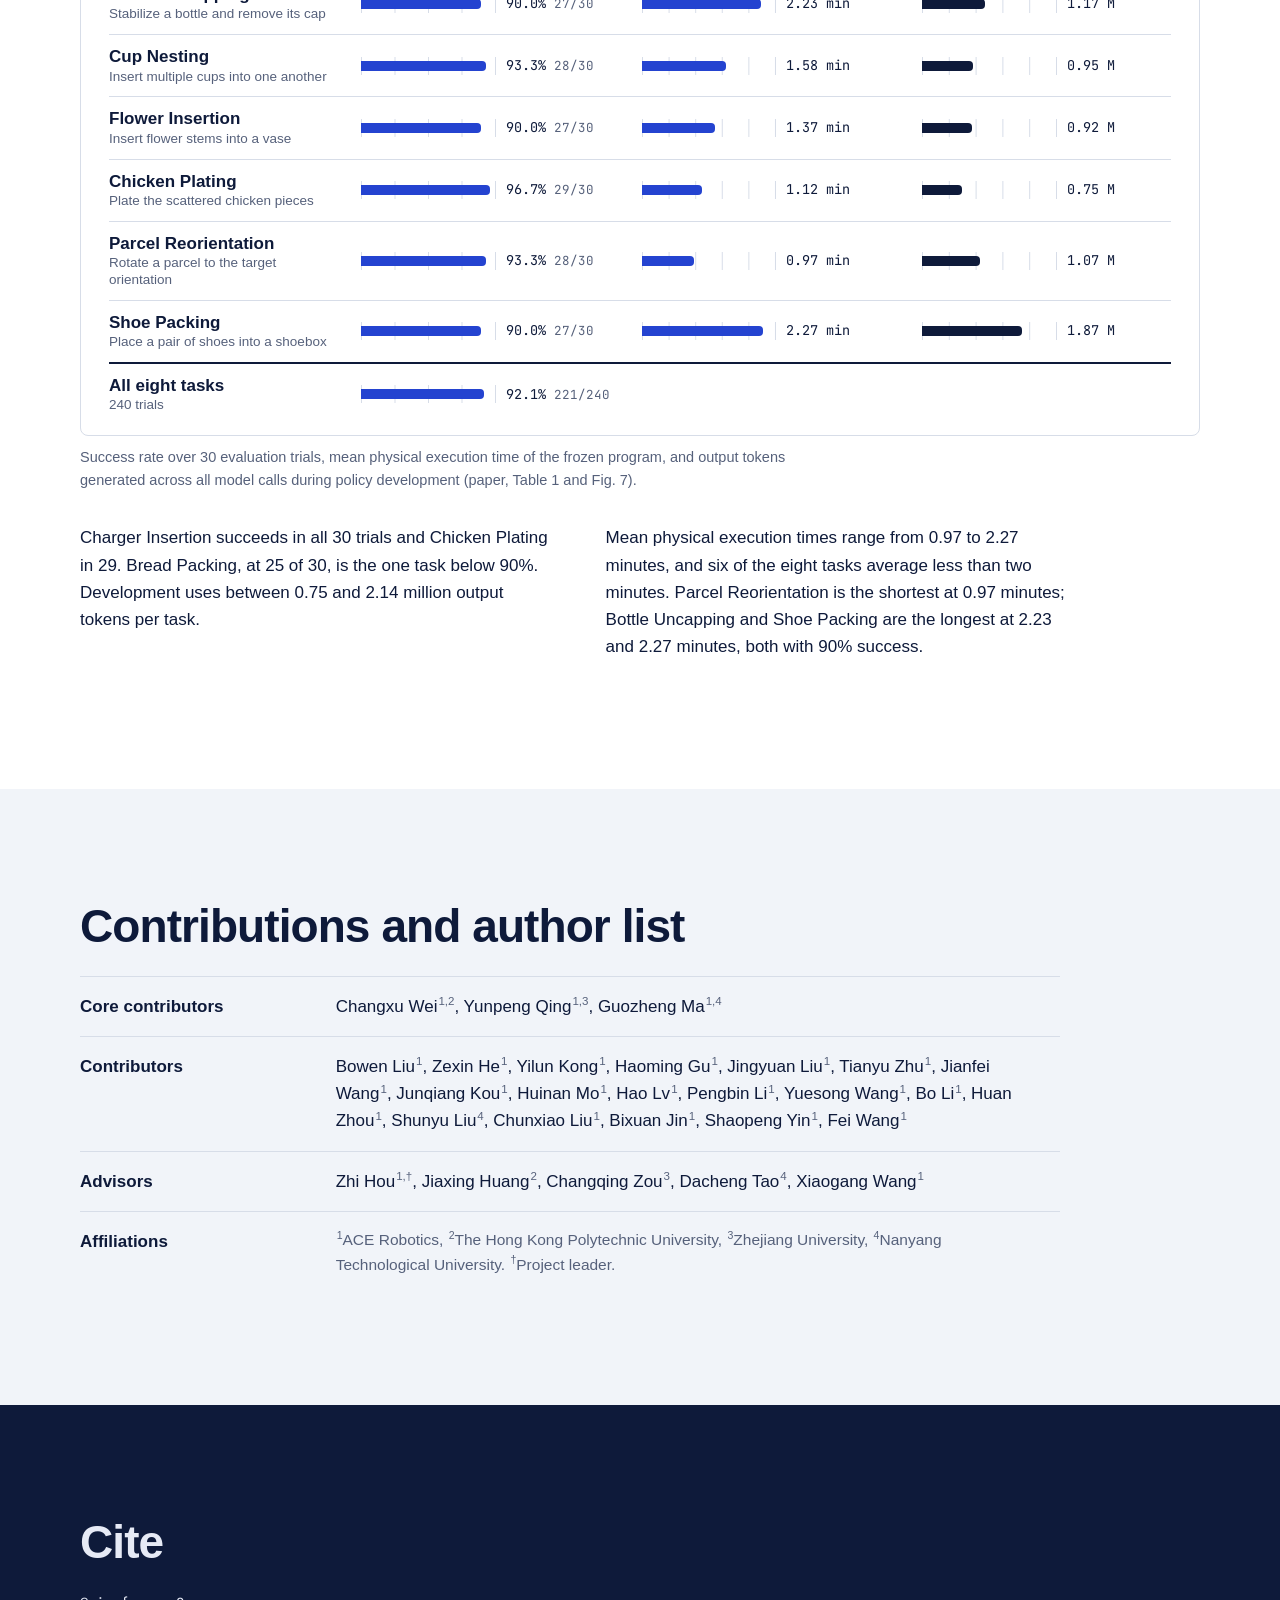
==== commit b7a5b801: "Update to the Nov 11 paper: PDF, author list, citation; wall back to 3x - Publish the paper PDF and " ====
--- a/index.html
+++ b/index.html
@@ -24,8 +24,10 @@
       <a href="#recipe">Recipe</a>
       <a href="#tasks">Tasks</a>
       <a href="#results">Results</a>
+      <a href="#authors">Authors</a>
       <a href="#cite">Cite</a>
     </nav>
+    <a class="nav-paper" href="static/ACE-CaP-0.pdf">Paper</a>
   </div>
 </header>
 
@@ -37,12 +39,13 @@
     <div class="hero-row">
       <div>
         <p class="hero-title">Real-World Code-as-Policies in the Era of Experience</p>
-        <p class="hero-by">ACE-CaP Team, ACE Robotics</p>
+        <p class="hero-by">ACE-CaP Team, ACE Robotics<br><a href="#authors">Contributions and author list</a></p>
       </div>
       <div>
         <p class="hero-lede">A coding agent writes the robot's program, asks for a demonstration when it lacks a strategy, and runs a simulated experiment when it needs to compare revisions. The finished program is frozen and runs with no human or coding agent in the loop.</p>
         <div class="actions">
-          <a class="btn btn-solid" href="#tasks">Watch all eight tasks</a>
+          <a class="btn btn-solid" href="static/ACE-CaP-0.pdf">Read the paper (PDF)</a>
+          <a class="btn" href="#tasks">Watch all eight tasks</a>
           <a class="btn" href="#cite">Cite</a>
         </div>
       </div>
@@ -53,7 +56,7 @@
 <section class="wall" aria-label="Eight tasks on the real robot">
   <div class="wall-grid" id="wall"></div>
   <div class="wrap wall-foot">
-    <p>One autonomous real-world execution per task, top-down camera. Each tile is sped up by the factor in its corner, 3× or 6×, so that motion looks similar across tasks. Percentages are the paper's success rates over 30 trials of each frozen program. Select a task to watch it in real time.</p>
+    <p>One autonomous real-world execution per task, top-down camera, played at <span id="wall-speed">3×</span> speed. Percentages are the paper's success rates over 30 trials of each frozen program. Select a task to watch it in real time.</p>
     <button class="wall-toggle" id="wall-toggle" type="button" aria-pressed="false">Pause videos</button>
   </div>
 </section>
@@ -62,7 +65,7 @@
   <div class="wrap two">
     <div>
       <h2>Abstract</h2>
-      <p class="abstract">Code as Policies (CaP) offers a route for general-purpose coding agents to acquire physical skills through experience and retain them in executable programs. We study experience acquisition as part of policy development: the agent decides both how to revise its program and what evidence to obtain next. Motivated by embodied recursive self-improvement, we investigate two dimensions of this process: how agents obtain human guidance and how they integrate simulated exploration with real-world feedback. Our investigation favors robot demonstrations requested as development proceeds and simulated experiments targeted at current development questions. These findings lead to ACE-CaP-0, a recipe combining Demonstrations on Request with Simulation on Demand. Across eight real-world manipulation tasks spanning alignment, multi-object handling, and bimanual coordination, the resulting frozen programs achieve 92.1% success (221/240 trials). They execute without a human or coding agent in the loop. These results demonstrate that targeted experience can be translated into reusable code for reliable physical execution, highlighting CaP as a practical route to expanding robot capabilities.</p>
+      <p class="abstract">Code as Policies (CaP) offers a route for general-purpose coding agents to acquire physical skills through experience and retain them in executable programs. As an agent refines its policy through real-world interaction, a central challenge is to achieve reliable performance on challenging tasks while limiting the cost of physical experimentation. We investigate human guidance as a source of priors for feasible actions and simulation as an auxiliary environment for exploring and testing candidate policies. Our findings favor robot demonstrations available on request and simulation used selectively during real-world policy refinement. These findings inform ACE-CaP-0, an agentic recipe that couples policy revision with experience acquisition through Demonstrations on Request and Simulation on Demand. Across eight real-world manipulation tasks spanning alignment, multi-object handling, and bimanual coordination, the resulting frozen programs achieve 92.1% success (221/240 trials). Mean execution times are 0.97–2.27 minutes. The programs execute with runtime perception and control, without a human or coding agent in the loop. These results highlight CaP’s potential to turn experience into reliable, reusable physical skills.</p>
     </div>
     <aside class="facts" aria-label="Evaluation at a glance">
       <h3>Evaluation at a glance</h3>
@@ -72,6 +75,7 @@
         <div><dt>Coding agent</dt><dd>Claude Opus 5.5</dd></div>
         <div><dt>Development budget</dt><dd>At most 10 human-assisted scene resets per task, not counting resets for demonstrations</dd></div>
         <div><dt>Evaluation</dt><dd>30 trials per frozen program, no further updates</dd></div>
+        <div><dt>Mean execution time</dt><dd>0.97 to 2.27 minutes per task</dd></div>
         <div><dt>Overall success</dt><dd>221 of 240 trials (92.1%); at least 90% on 7 of 8 tasks</dd></div>
       </dl>
     </aside>
@@ -136,7 +140,7 @@
       <p>At each step it weighs the current program against the evidence it has and the question that is still open. It can revise the code, request a demonstration, organize a simulated experiment, or run a candidate on the robot. Neither demonstrations nor simulation is required in every iteration.</p>
     </div>
     <figure class="fig fig-wide">
-      <img src="static/img/fig5_recipe.png" alt="Diagram of ACE-CaP-0. Policy development: the coding agent develops an evolving code policy through a shared robot toolbox and real-world interaction, requesting demonstrations and simulation as needed. Policy execution: the frozen code policy drives the robot with no human or coding agent in the loop." loading="lazy" width="1951" height="1361">
+      <img src="static/img/fig5_recipe.png" alt="Diagram of ACE-CaP-0. Policy development: the coding agent develops an evolving code policy through a shared robot toolbox and real-world interaction, requesting demonstrations and simulation as needed. Policy execution: the frozen code policy drives the robot with no human or coding agent in the loop." loading="lazy" width="1941" height="1354">
       <figcaption>From policy development to standalone execution (paper, Fig. 5). During development the agent writes and revises the policy using real-world feedback, through a robot toolbox it also uses for direct exploration; it can request kinesthetic demonstrations or test candidate code in simulation for a chosen task segment and initial state. The resulting policy is frozen and executes without a human or coding agent in the loop.</figcaption>
     </figure>
 
@@ -346,15 +350,34 @@
   </div>
 </section>
 
+<section class="sec sec-mist" id="authors">
+  <div class="wrap">
+    <h2>Contributions and author list</h2>
+    <dl class="team">
+      <div><dt>Core contributors</dt><dd>Changxu Wei<sup>1,2</sup>, Yunpeng Qing<sup>1,3</sup>, Guozheng Ma<sup>1,4</sup></dd></div>
+      <div><dt>Contributors</dt><dd>Bowen Liu<sup>1</sup>, Zexin He<sup>1</sup>, Yilun Kong<sup>1</sup>, Haoming Gu<sup>1</sup>, Jingyuan Liu<sup>1</sup>, Tianyu Zhu<sup>1</sup>, Jianfei Wang<sup>1</sup>, Junqiang Kou<sup>1</sup>, Huinan Mo<sup>1</sup>, Hao Lv<sup>1</sup>, Pengbin Li<sup>1</sup>, Yuesong Wang<sup>1</sup>, Bo Li<sup>1</sup>, Huan Zhou<sup>1</sup>, Shunyu Liu<sup>4</sup>, Chunxiao Liu<sup>1</sup>, Bixuan Jin<sup>1</sup>, Shaopeng Yin<sup>1</sup>, Fei Wang<sup>1</sup></dd></div>
+      <div><dt>Advisors</dt><dd>Zhi Hou<sup>1,†</sup>, Jiaxing Huang<sup>2</sup>, Changqing Zou<sup>3</sup>, Dacheng Tao<sup>4</sup>, Xiaogang Wang<sup>1</sup></dd></div>
+      <div><dt>Affiliations</dt><dd><sup>1</sup>ACE Robotics, <sup>2</sup>The Hong Kong Polytechnic University, <sup>3</sup>Zhejiang University, <sup>4</sup>Nanyang Technological University. <sup>†</sup>Project leader.</dd></div>
+    </dl>
+  </div>
+</section>
+
 <section class="sec sec-cite" id="cite">
   <div class="wrap">
     <h2>Cite</h2>
     <div class="bib">
-      <pre id="bibtex">@techreport{acecap0,
-  title       = {ACE-CaP-0: Real-World Code-as-Policies in the Era of Experience},
-  author      = {{ACE-CaP Team}},
-  institution = {ACE Robotics},
-  year        = {2026}
+      <pre id="bibtex">@misc{acecap0,
+  title  = {ACE-CaP-0: Real-World Code-as-Policies in the Era of Experience},
+  author = {{ACE-CaP Team} and Wei, Changxu and Qing, Yunpeng and
+            Ma, Guozheng and Liu, Bowen and He, Zexin and Kong, Yilun and
+            Gu, Haoming and Liu, Jingyuan and Zhu, Tianyu and
+            Wang, Jianfei and Kou, Junqiang and Mo, Huinan and Lv, Hao and
+            Li, Pengbin and Wang, Yuesong and Li, Bo and Zhou, Huan and
+            Liu, Shunyu and Liu, Chunxiao and Jin, Bixuan and
+            Yin, Shaopeng and Wang, Fei and Hou, Zhi and Huang, Jiaxing and
+            Zou, Changqing and Tao, Dacheng and Wang, Xiaogang},
+  year   = {2026},
+  note   = {Project page: https://acerobotics2025.github.io/ACE-CaP/}
 }</pre>
       <button class="btn" id="copy-bib" type="button">Copy BibTeX</button>
     </div>
--- a/static/css/style.css
+++ b/static/css/style.css
@@ -64,6 +64,8 @@
 .nav nav a { color: var(--muted); text-decoration: none; font-size: 15px; white-space: nowrap; padding: 4px 0; }
 .nav nav a:hover, .nav nav a.on { color: var(--ink); }
 .nav nav a.on { box-shadow: inset 0 -2px 0 var(--blue); }
+.nav-paper { font-size: 15px; font-weight: 600; color: var(--blue); text-decoration: none; white-space: nowrap; }
+.nav-paper:hover { text-decoration: underline; }
 
 /* hero */
 .hero { padding: clamp(36px, 5vw, 64px) 0 clamp(36px, 4.5vw, 56px); }
@@ -99,7 +101,6 @@
 .tile-label { position: absolute; z-index: 1; left: 14px; right: 14px; bottom: 11px; display: flex; justify-content: space-between; align-items: baseline; gap: 10px; color: #fff; }
 .tile-name { font-weight: 650; font-size: clamp(14px, 1.45vw, 19px); letter-spacing: -0.01em; line-height: 1.15; }
 .tile-rate { font-family: var(--mono); font-size: clamp(12px, 1.1vw, 15px); font-weight: 500; white-space: nowrap; }
-.tile-speed { position: absolute; z-index: 1; top: 10px; right: 10px; font-family: var(--mono); font-size: 12.5px; font-weight: 500; line-height: 1; color: #fff; background: rgba(14, 26, 58, 0.72); border-radius: 4px; padding: 5px 7px; }
 .tile:hover .tile-name, .tile:focus-visible .tile-name { text-decoration: underline; text-underline-offset: 4px; }
 .tile:focus-visible { outline-offset: -3px; outline-color: #fff; }
 .wall-foot { display: flex; justify-content: space-between; align-items: flex-start; gap: 24px; padding-top: 16px; }
@@ -248,6 +249,15 @@
 .cond-num strong { font-family: var(--sans); font-size: clamp(26px, 2.8vw, 34px); font-weight: 700; letter-spacing: -0.02em; line-height: 1.1; color: var(--ink); margin-right: 8px; }
 .study-note { margin-top: 40px; }
 
+/* authors */
+#authors h2 { max-width: none; }
+.team { margin: 0; max-width: 980px; }
+.team > div { display: grid; grid-template-columns: minmax(150px, 0.3fr) minmax(0, 1fr); gap: clamp(12px, 3vw, 40px); padding: 16px 0; border-top: 1px solid var(--line); }
+.team dt { font-weight: 650; }
+.team dd { margin: 0; max-width: 74ch; }
+.team sup { font-size: 0.68em; line-height: 0; color: var(--muted); margin-left: 1px; }
+.team > div:last-child dd { font-size: 15.5px; color: var(--muted); }
+
 /* cite */
 .sec-cite { background: var(--ink); color: var(--on-ink); }
 .bib { display: grid; gap: 16px; justify-items: start; }
@@ -263,6 +273,7 @@
 @media (max-width: 900px) {
   .hero-row, .two, .strand-head, .task-body, .twin { grid-template-columns: minmax(0, 1fr); }
   .cols { grid-template-columns: minmax(0, 1fr); gap: 0; }
+  .team > div { grid-template-columns: minmax(0, 1fr); gap: 4px; }
   .frames-4 { grid-template-columns: repeat(2, minmax(0, 1fr)); }
   .story { grid-template-columns: repeat(3, minmax(0, 1fr)); }
   .wall-foot { flex-direction: column; gap: 12px; }
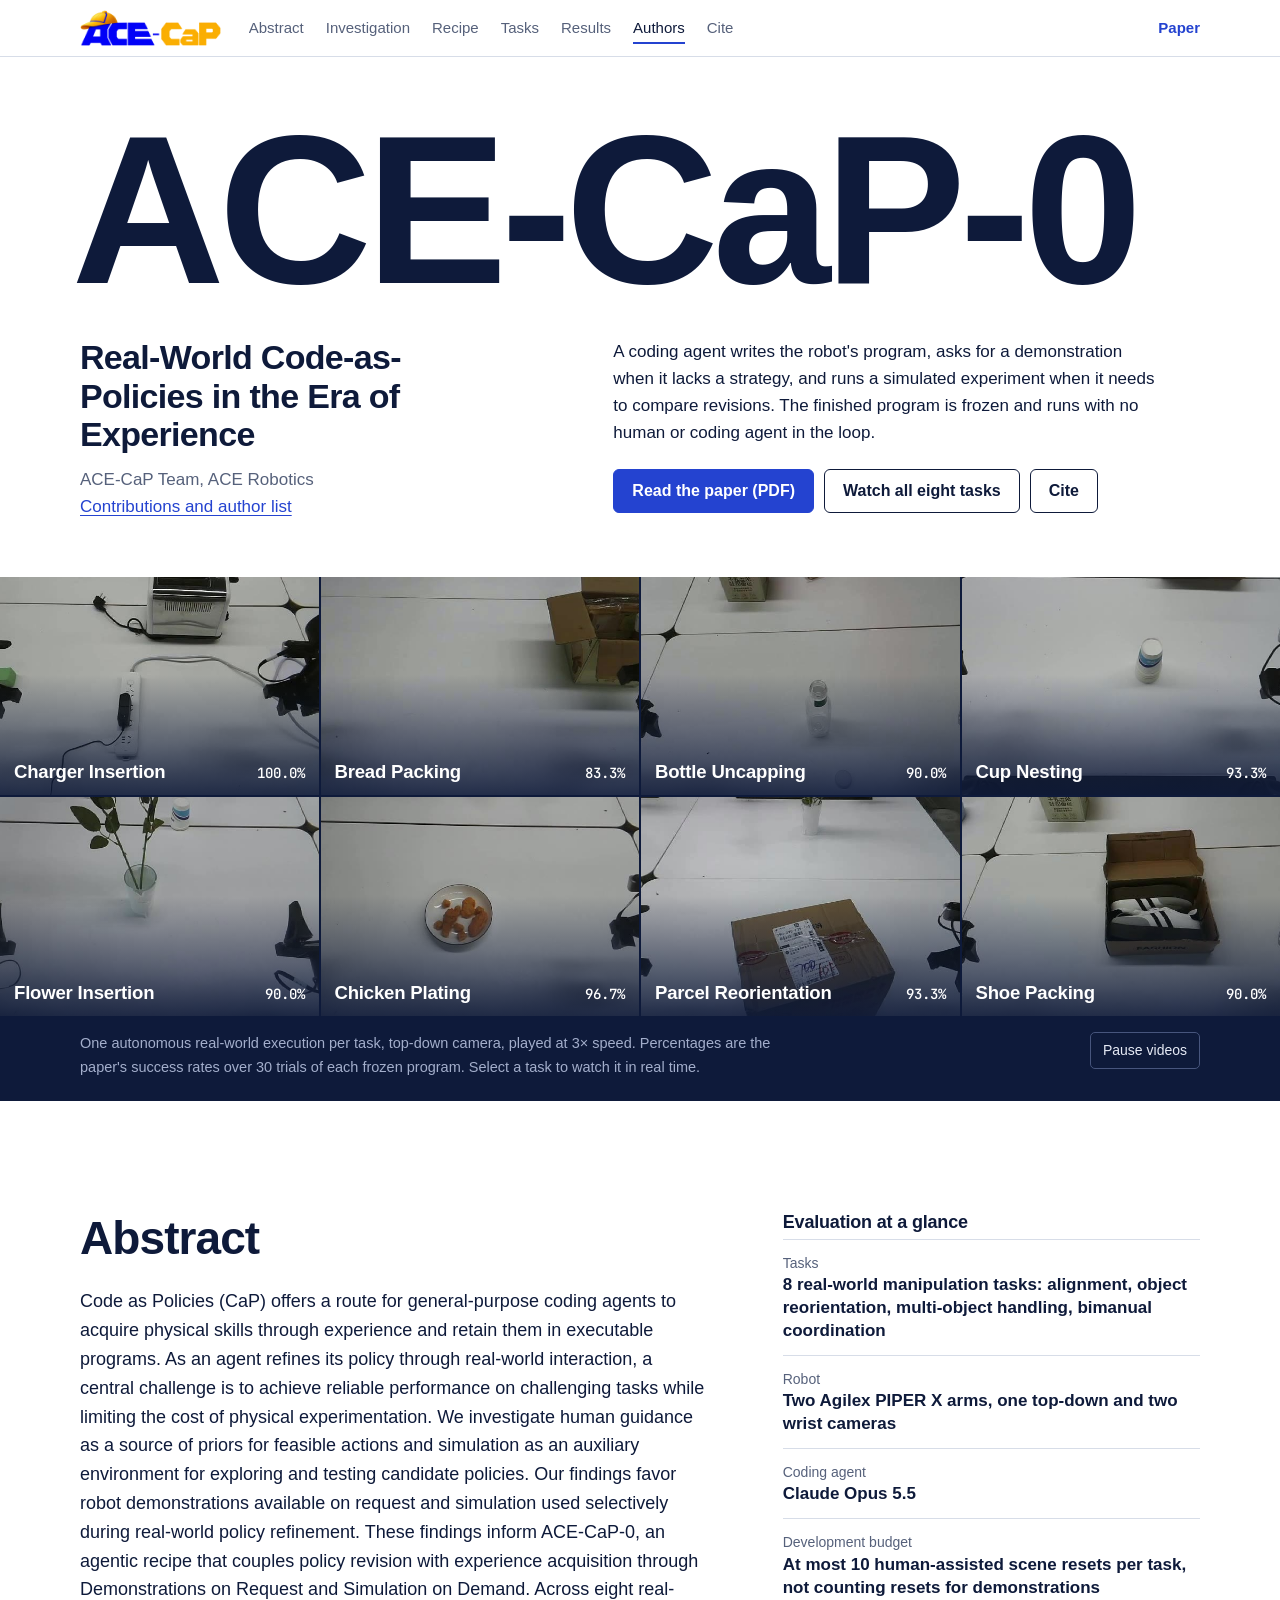
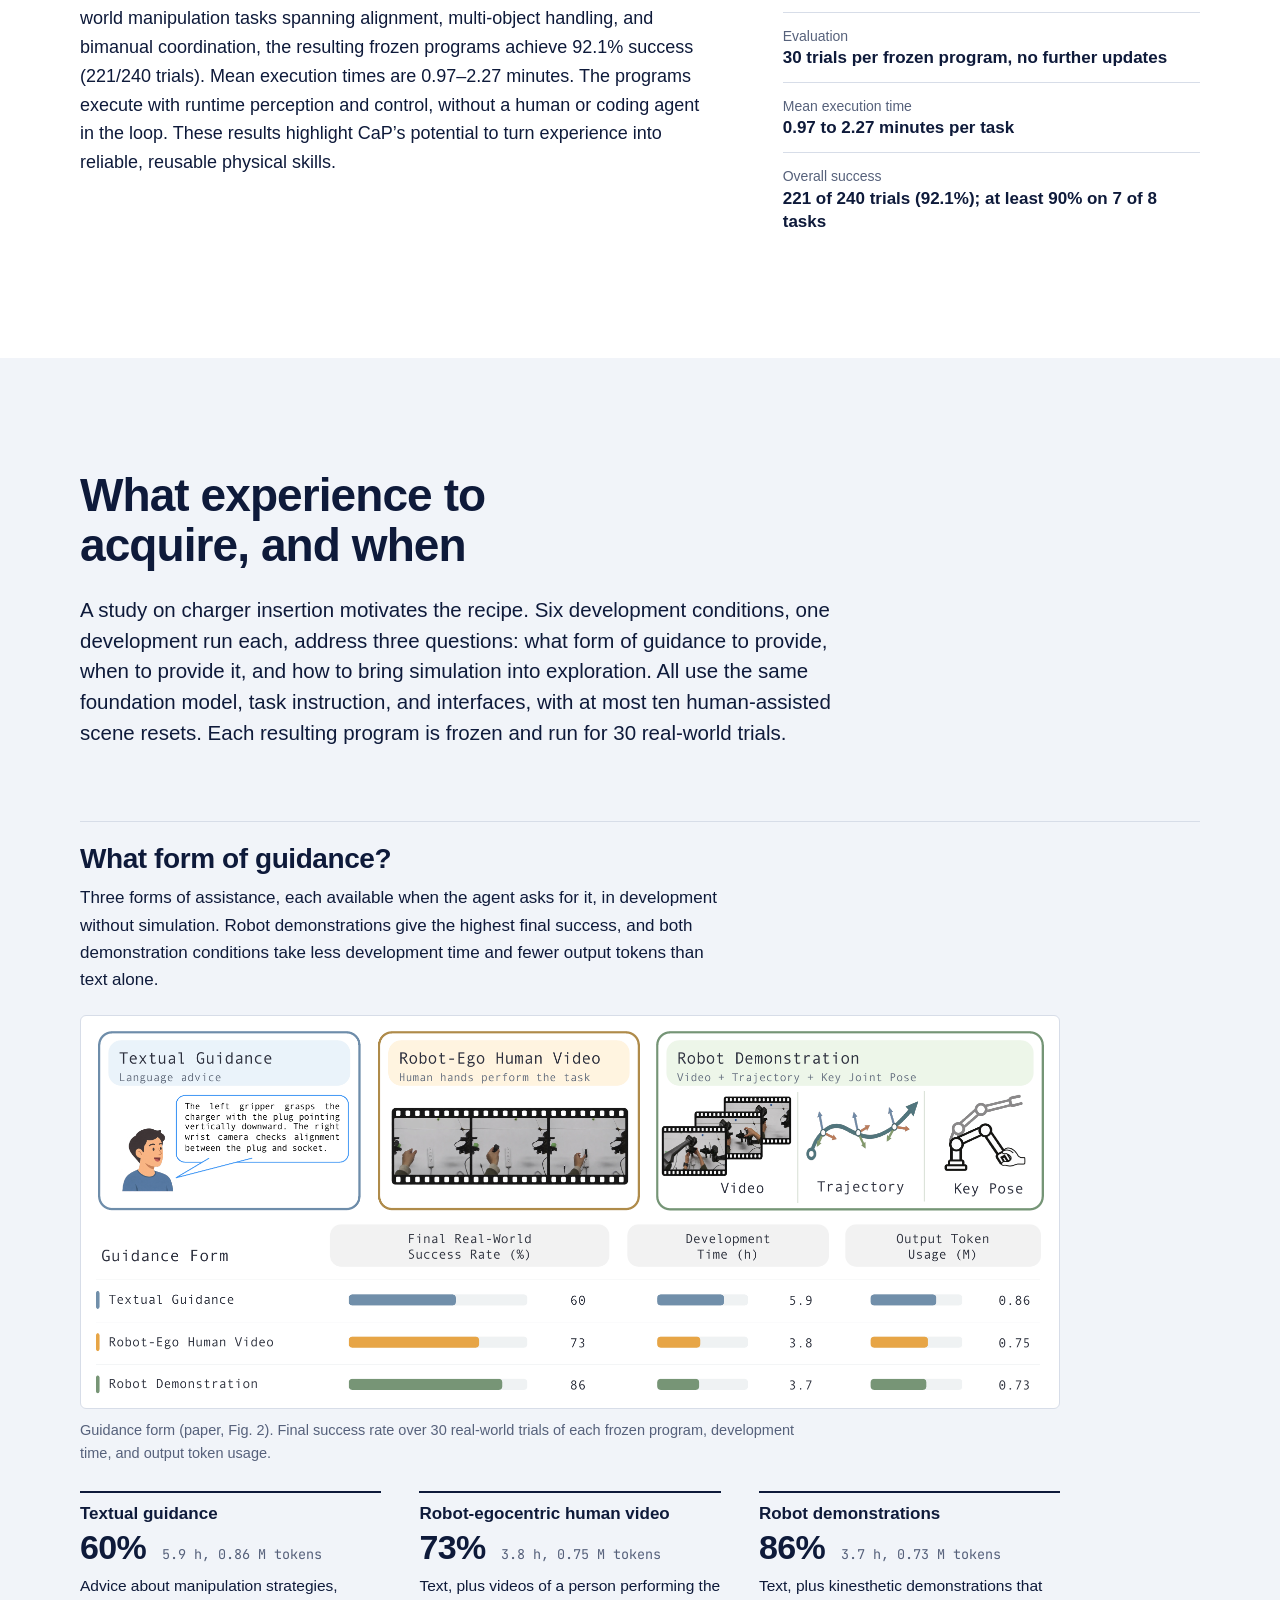
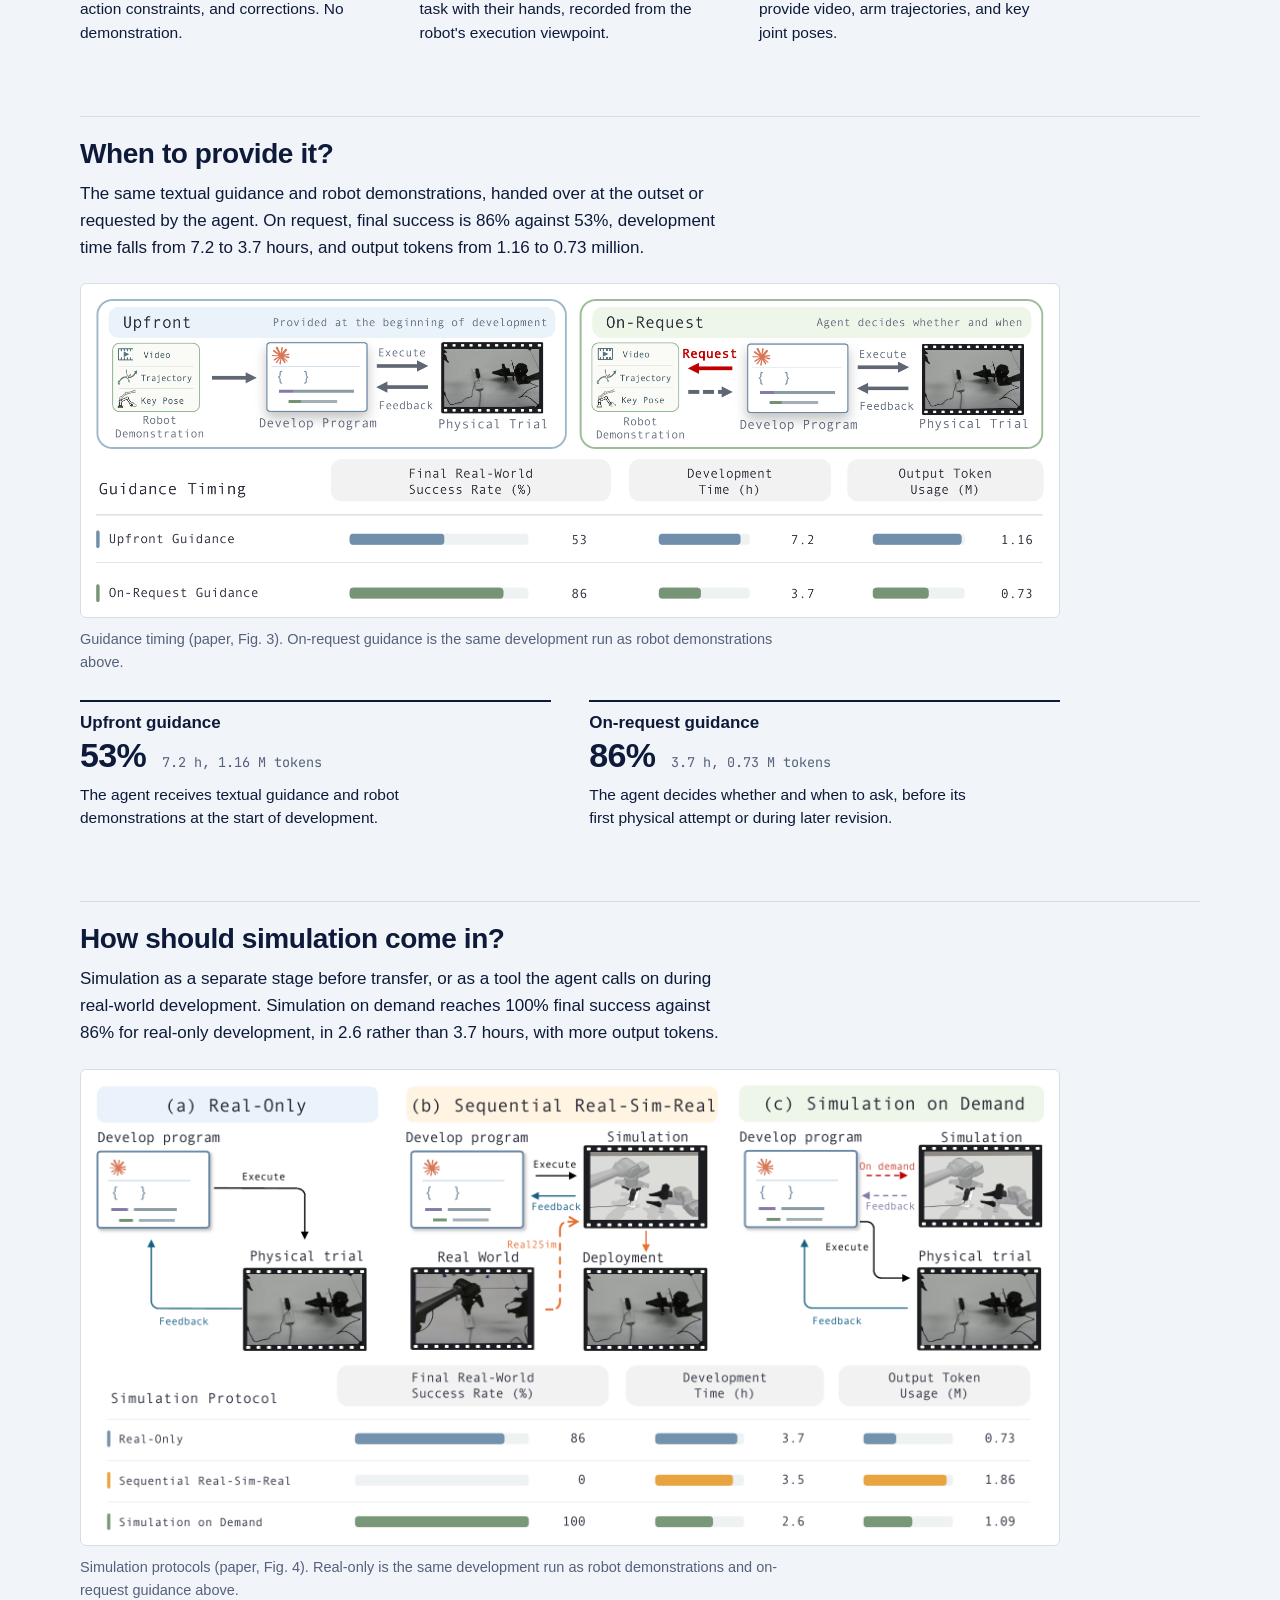
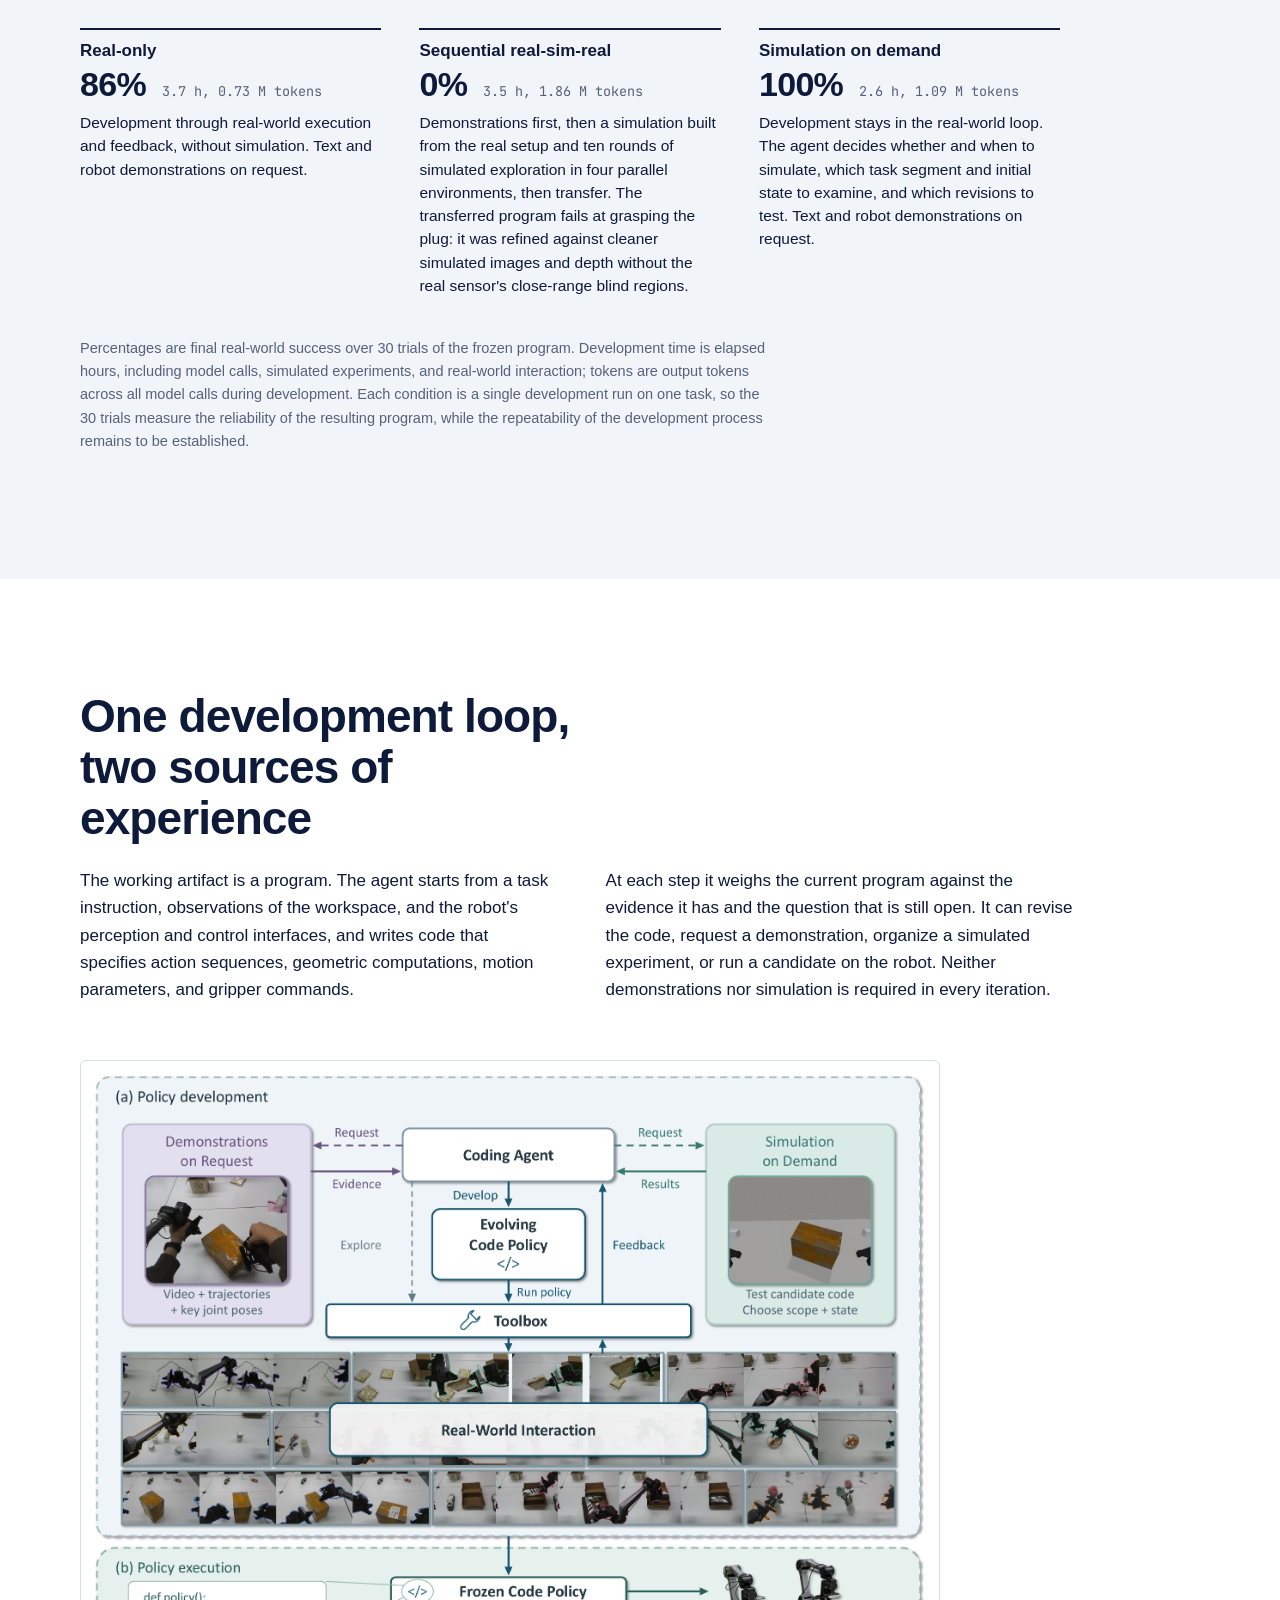
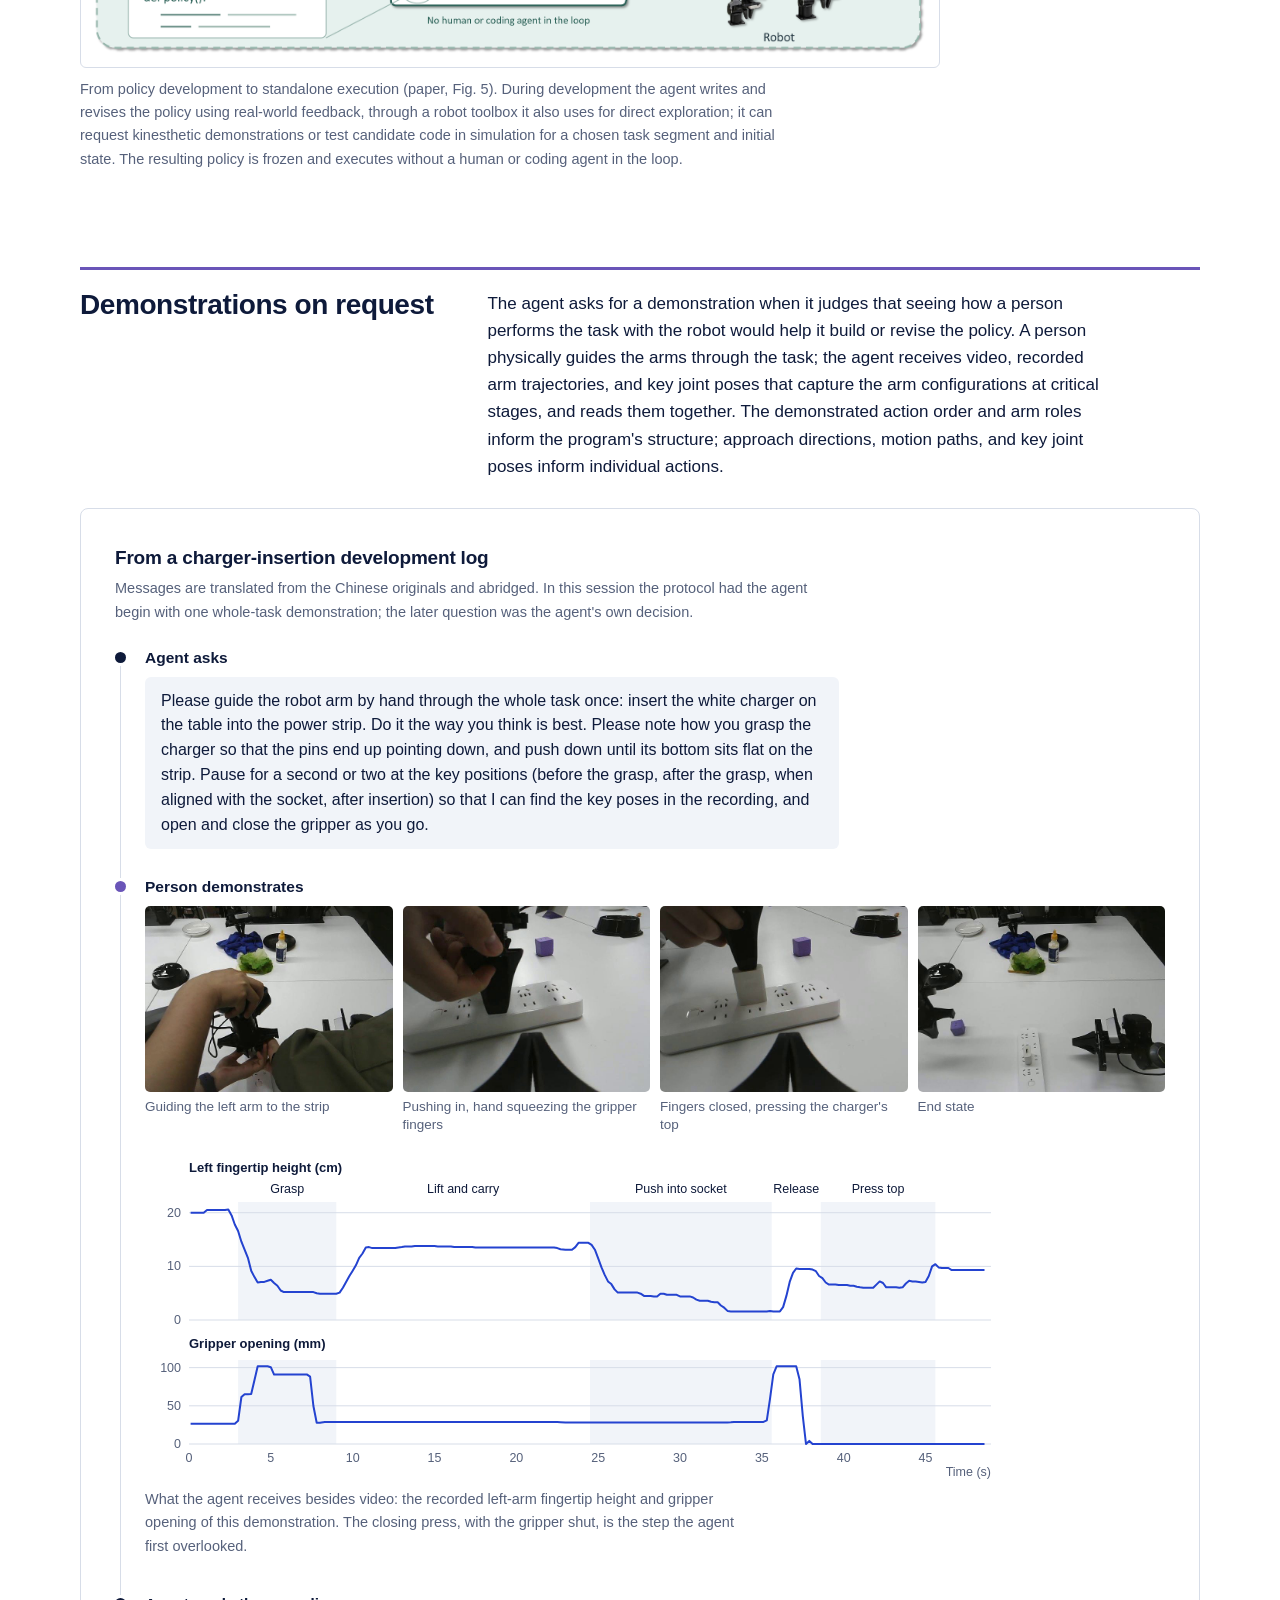
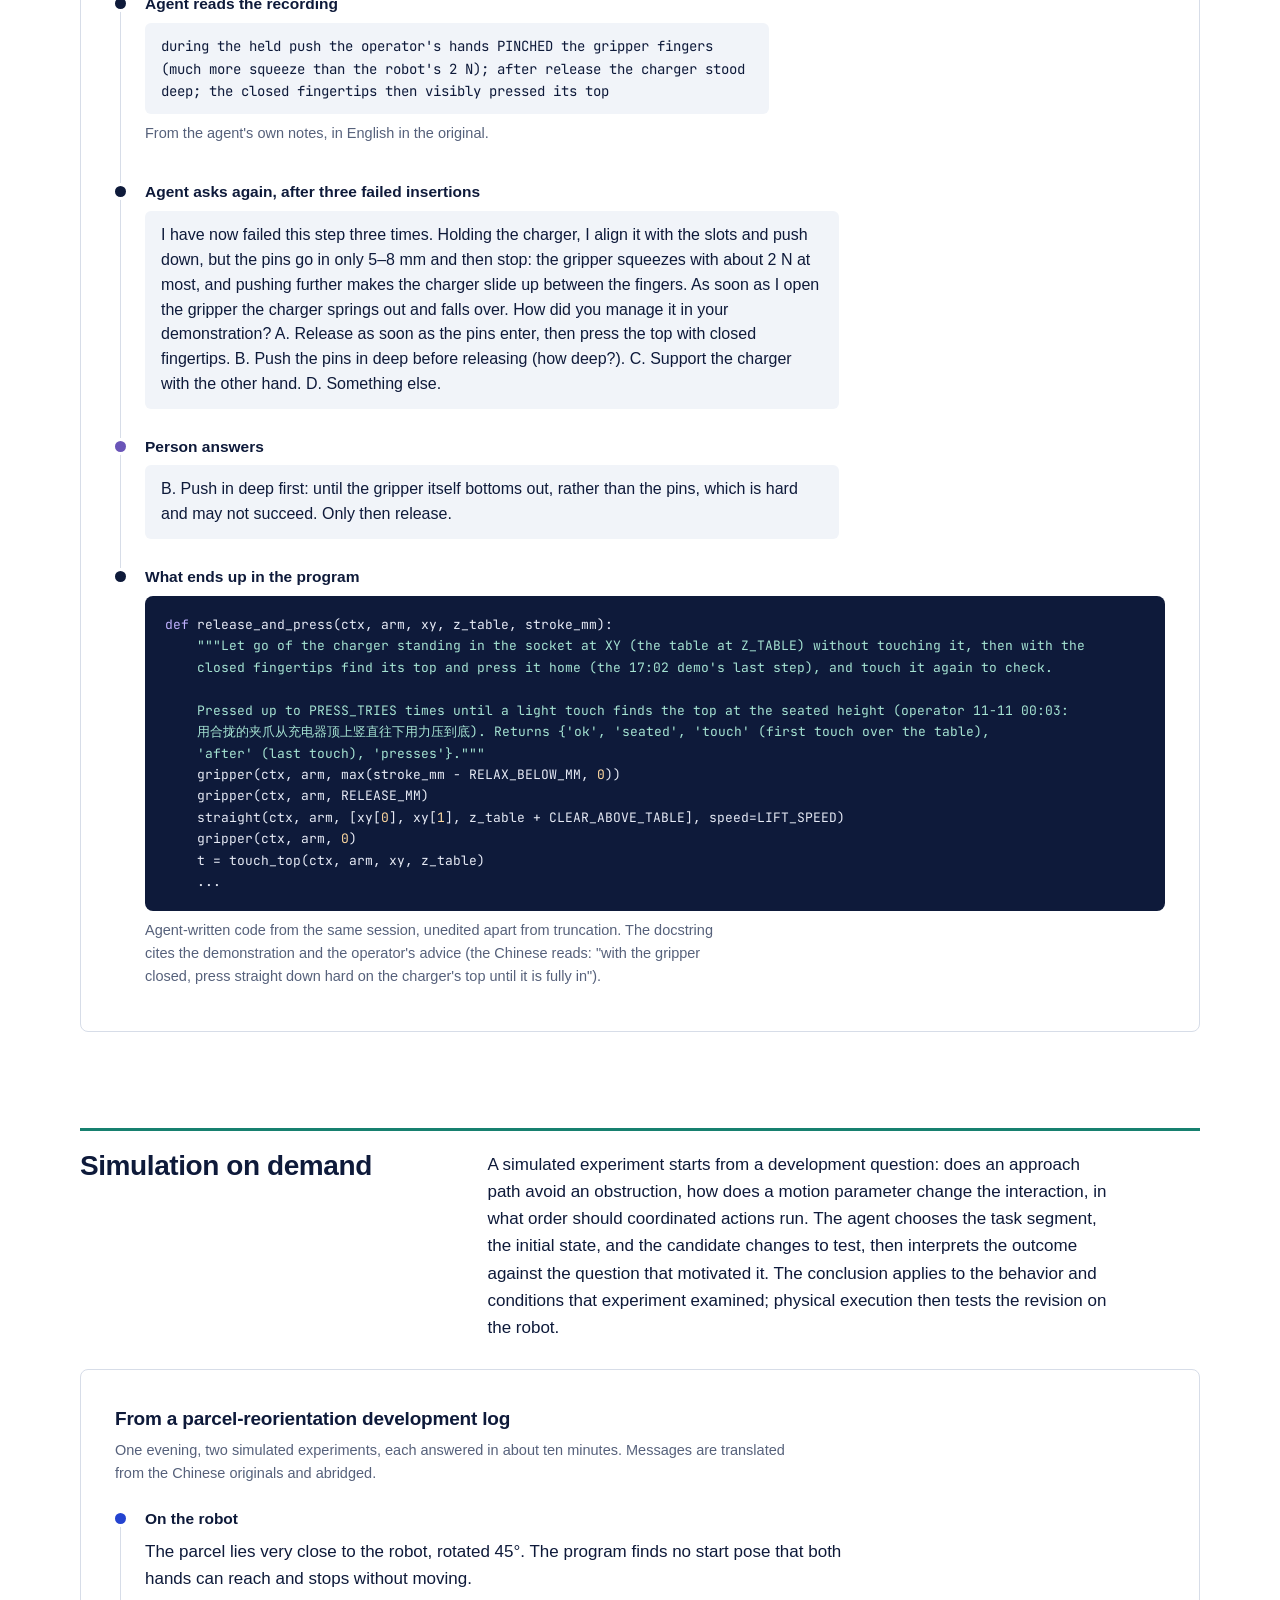
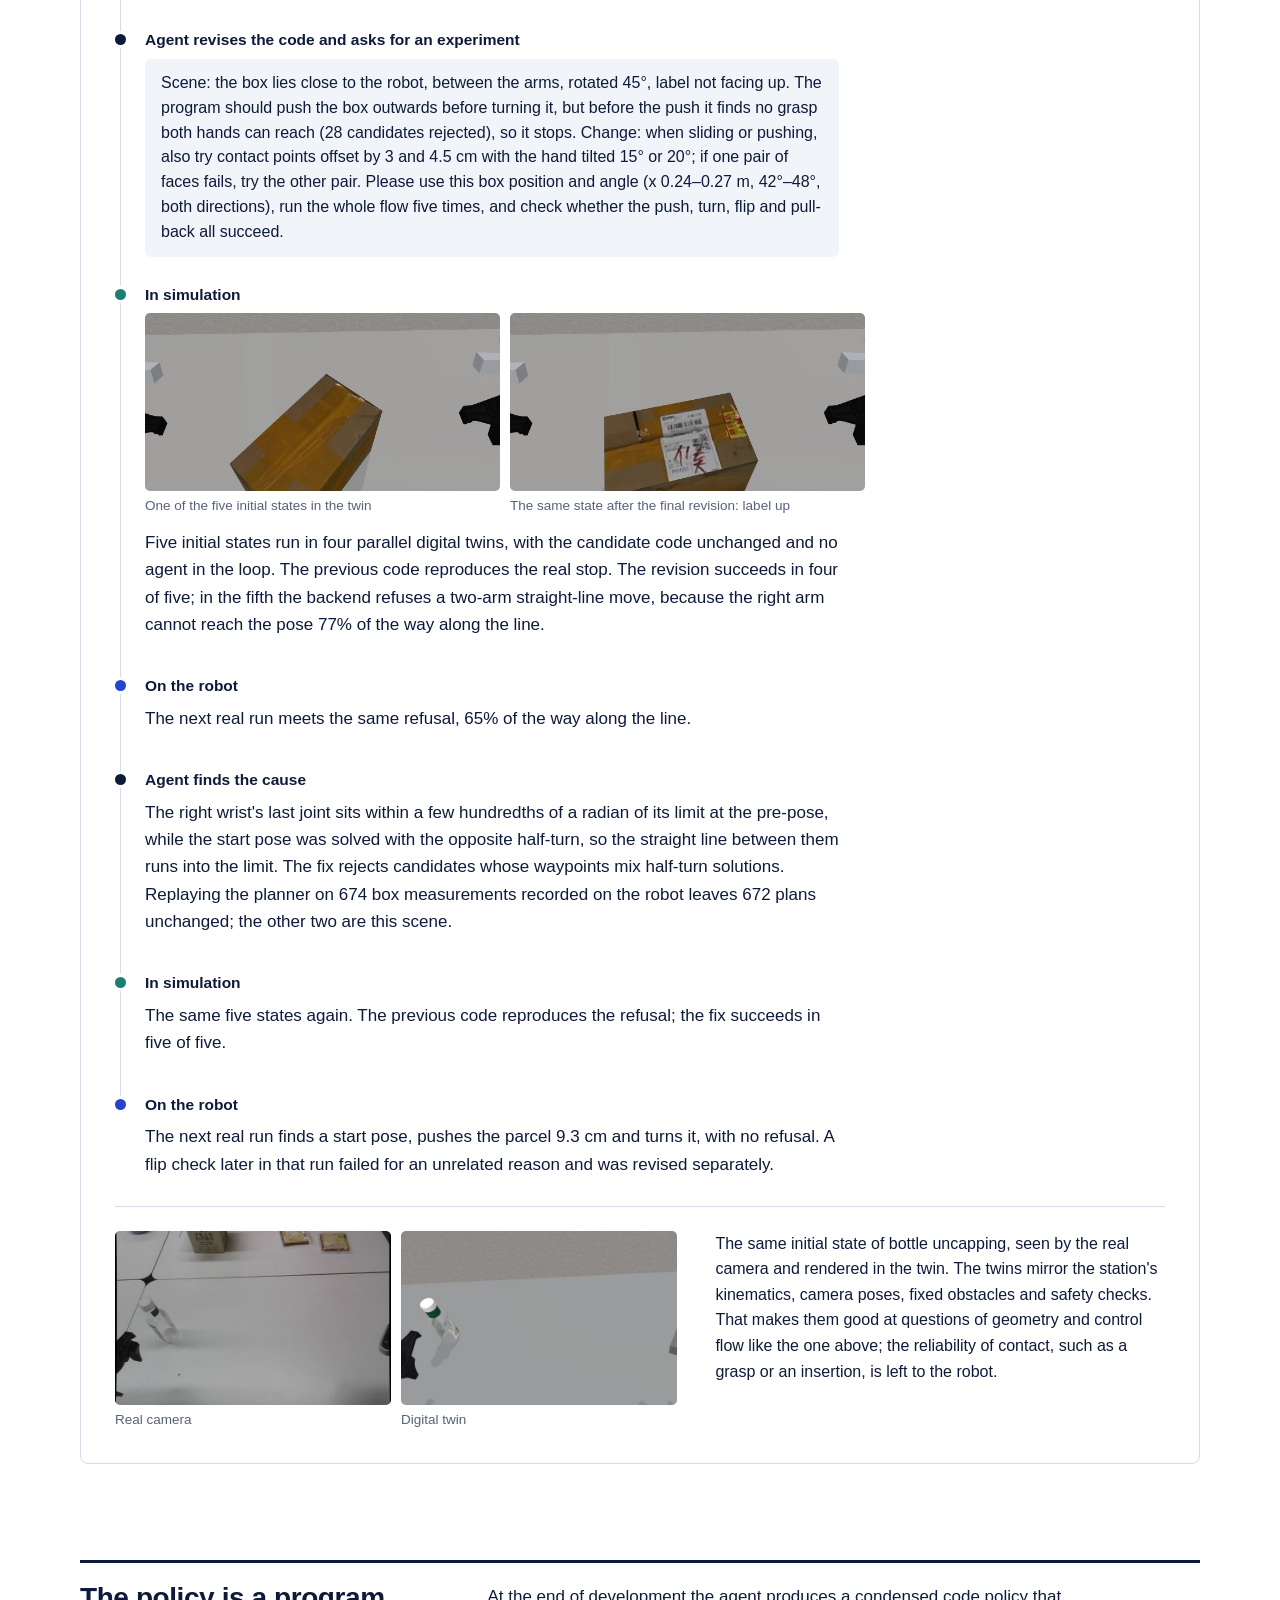
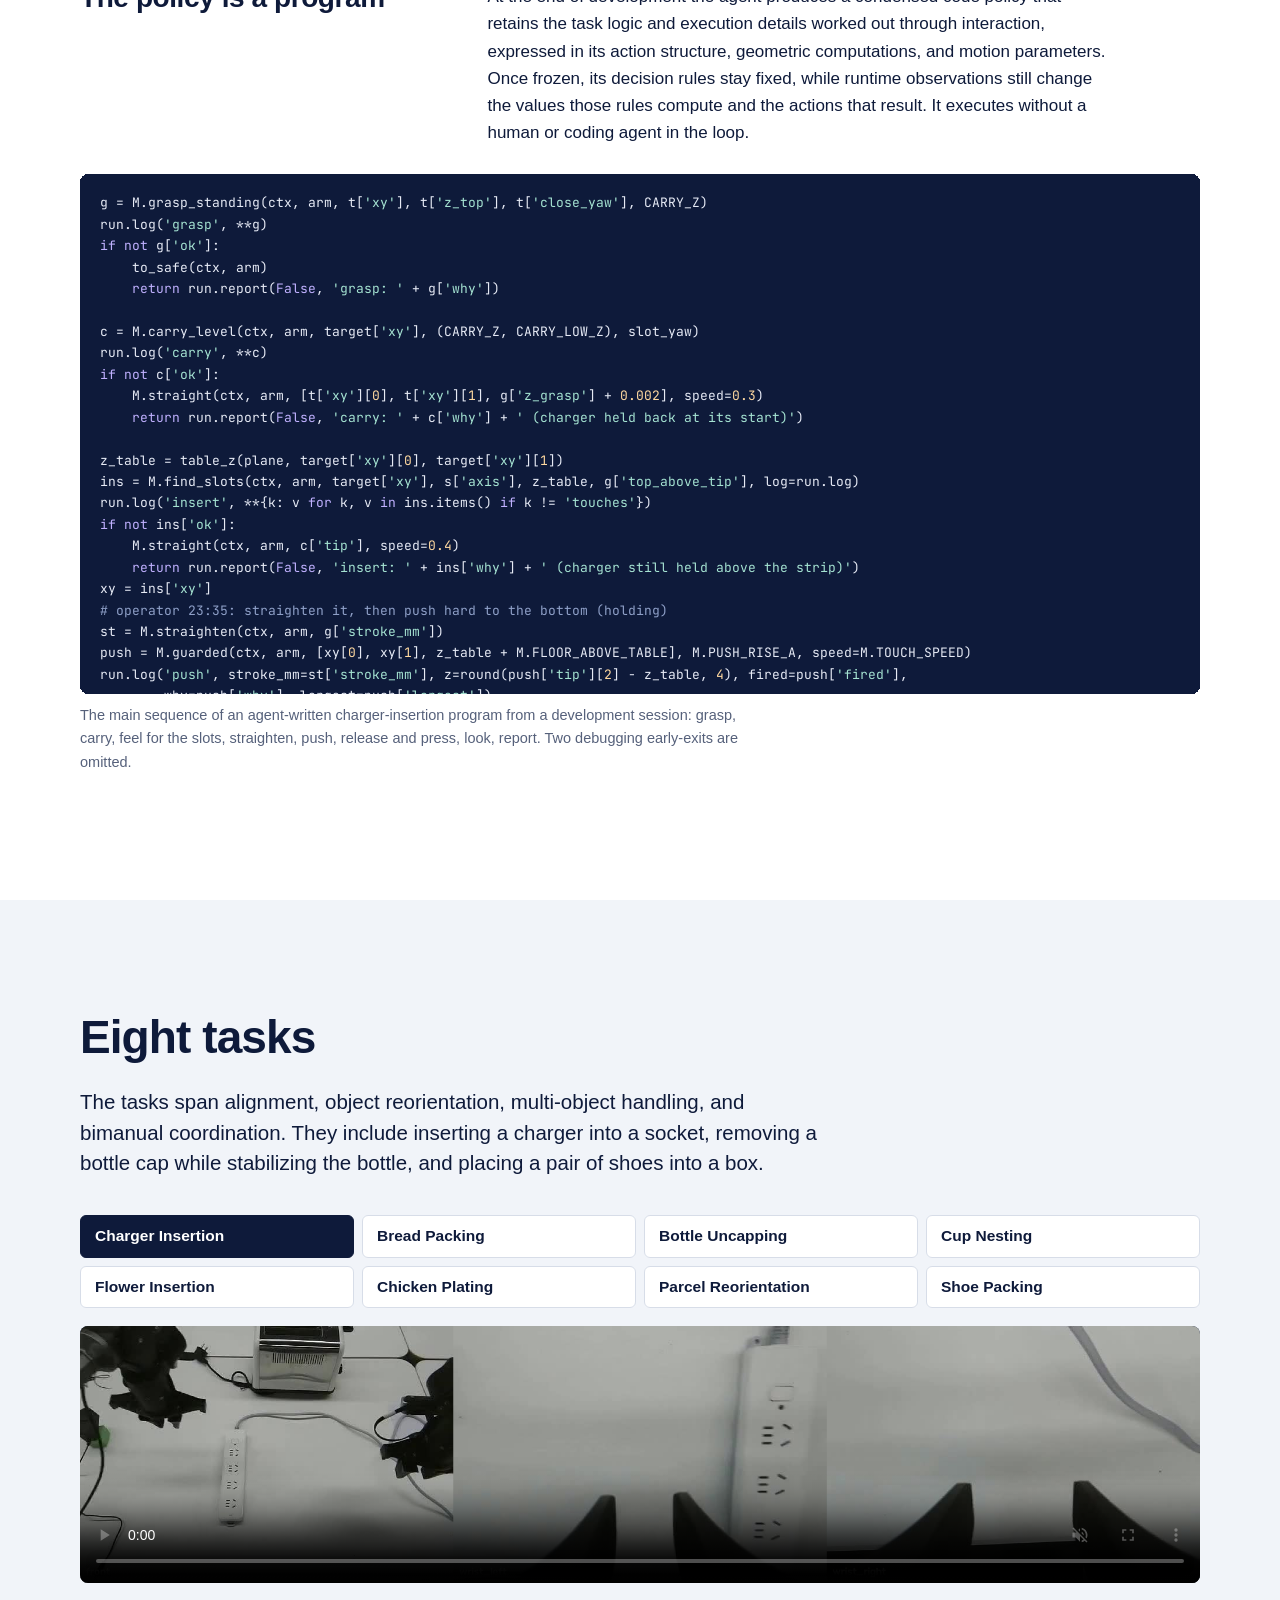
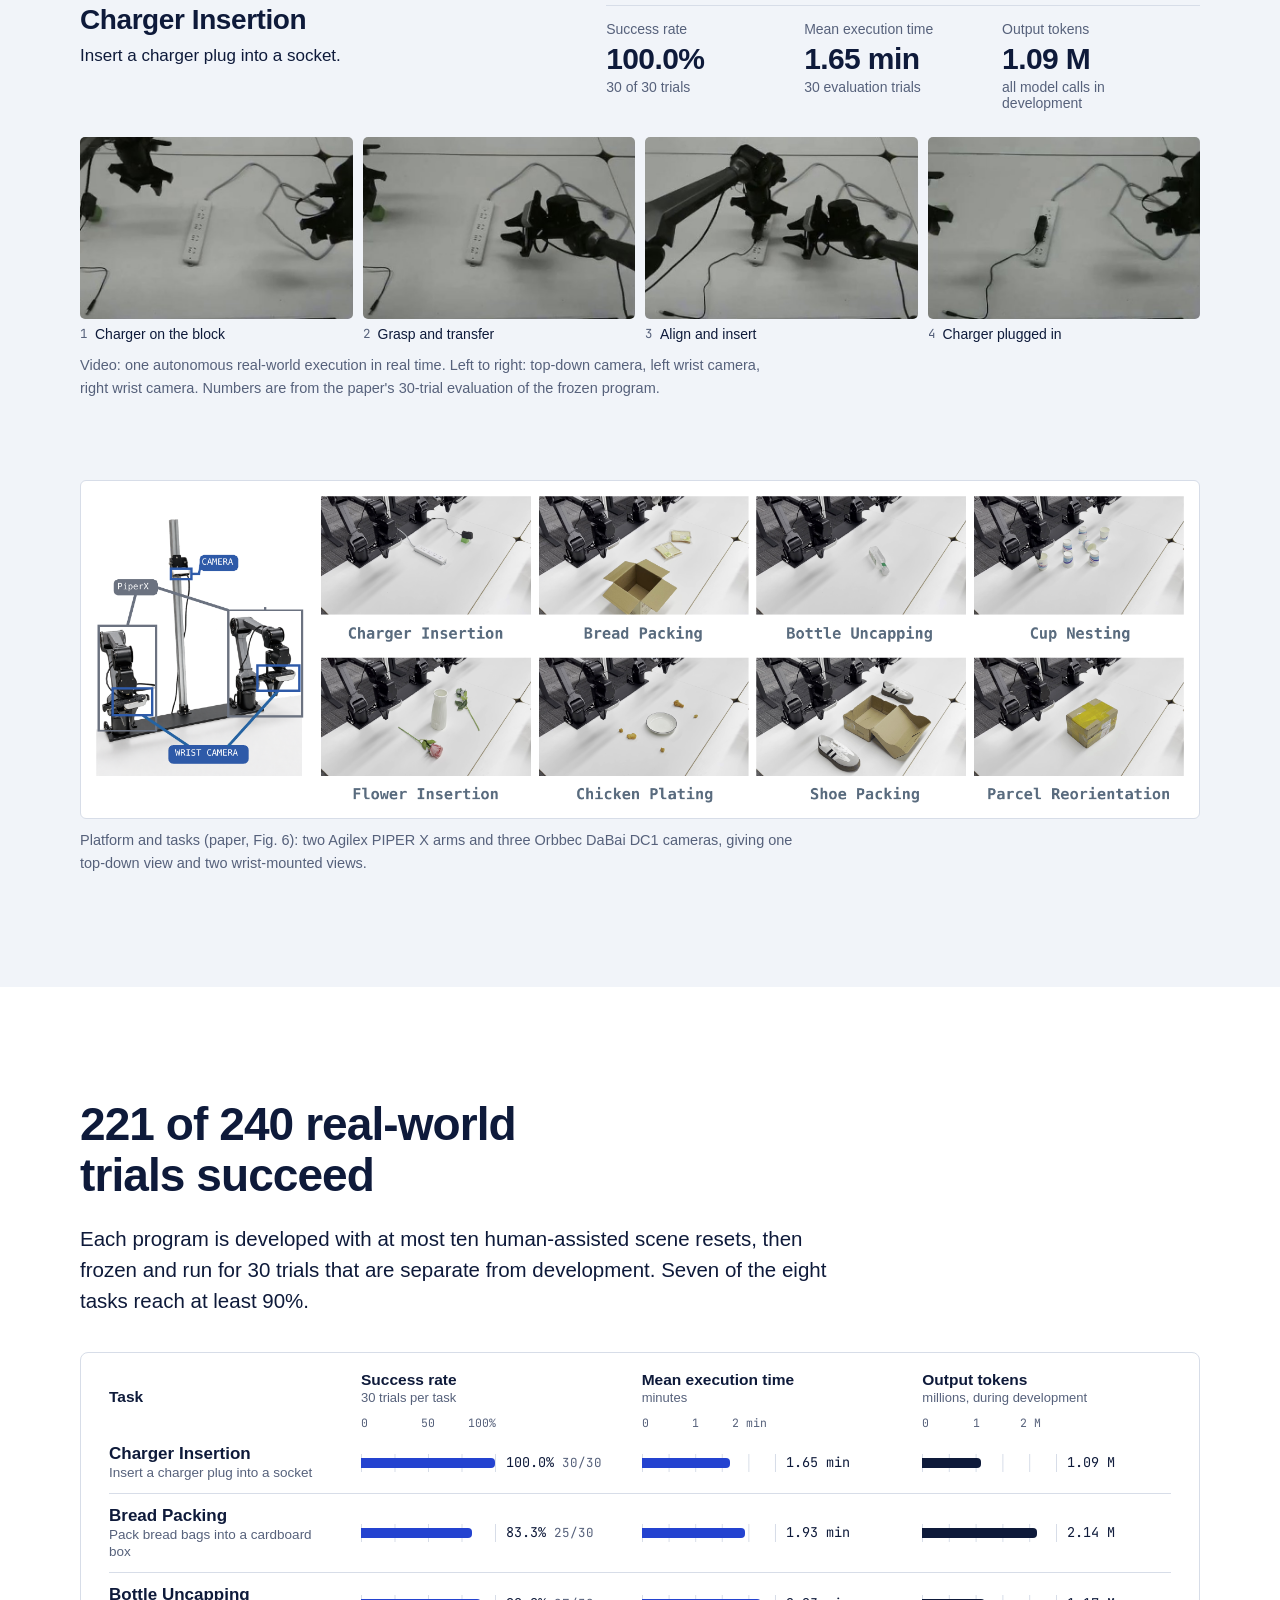
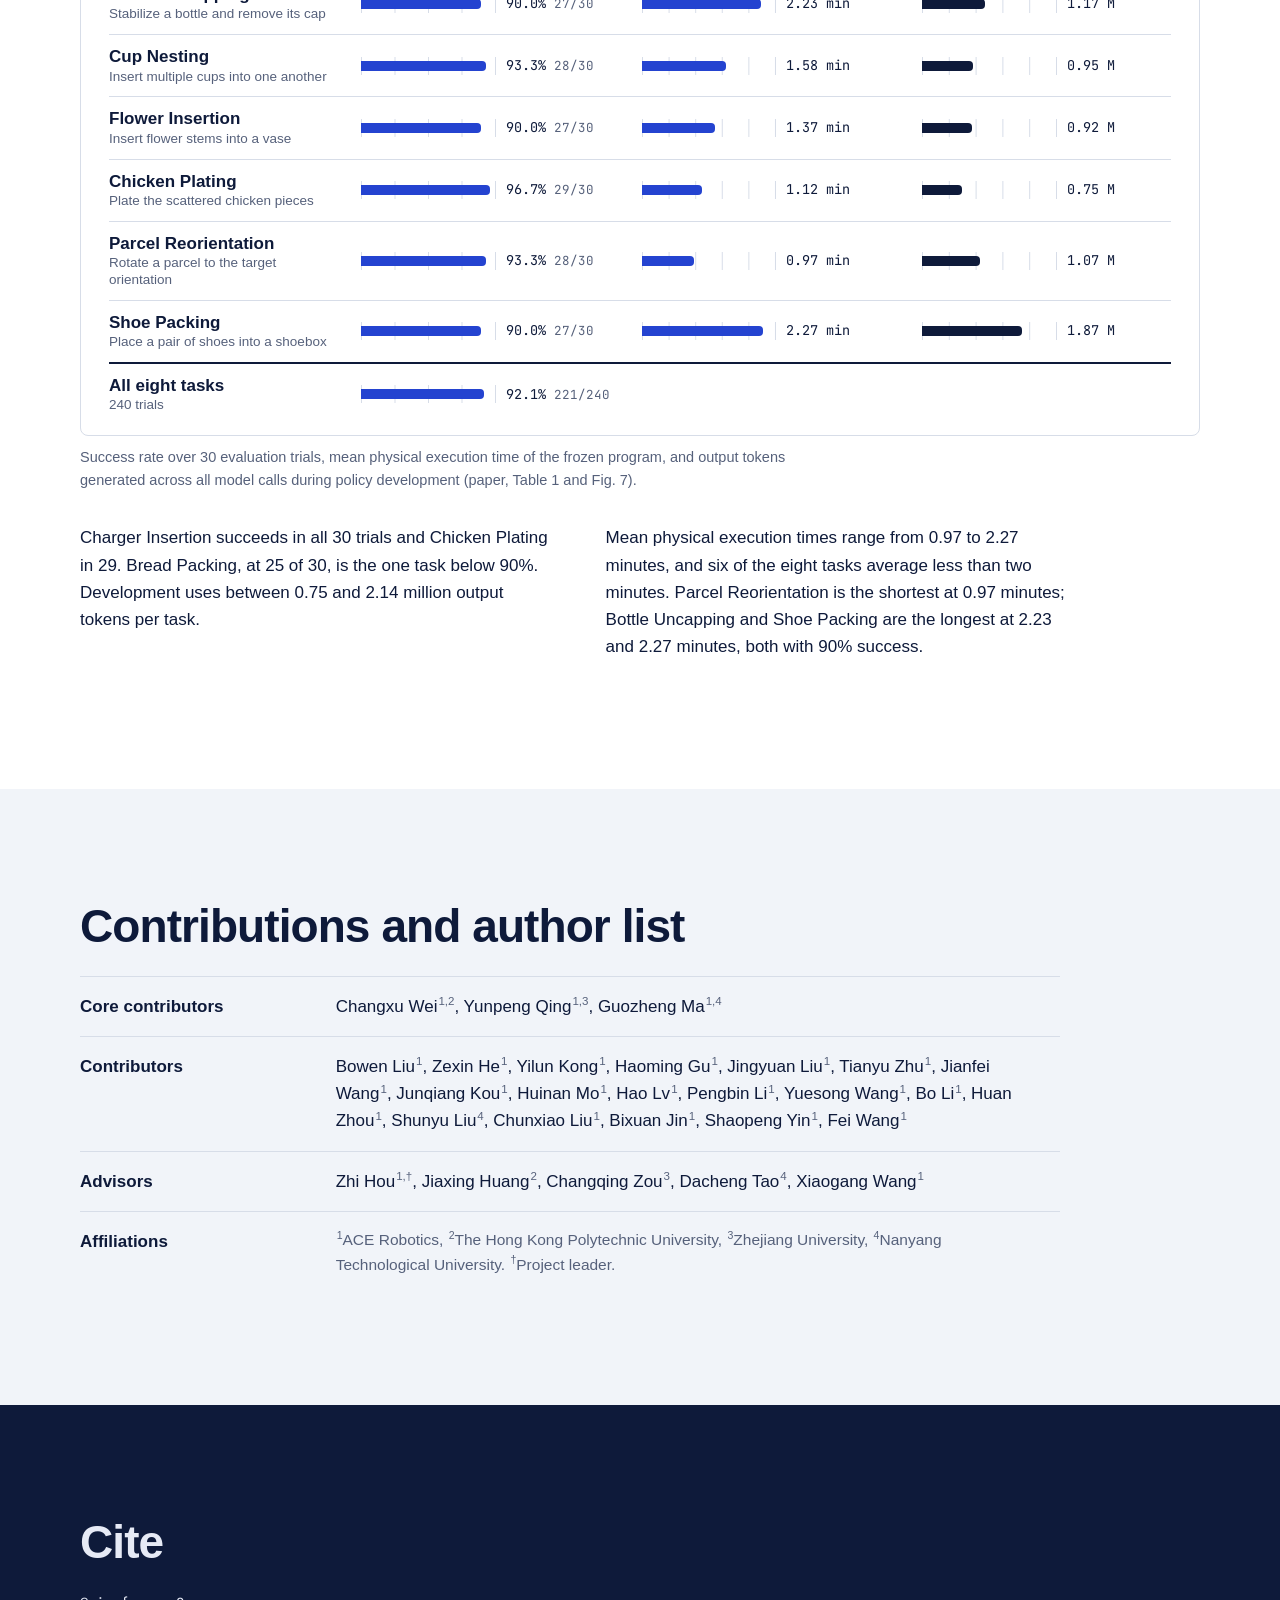
==== commit 51209f6b: "Add the ACE-CaP logo to the nav and as the favicon Co-Authored-By: Claude Code <noreply@anthropic.co" ====
--- a/index.html
+++ b/index.html
@@ -8,6 +8,7 @@
 <meta property="og:title" content="ACE-CaP-0: Real-World Code-as-Policies in the Era of Experience">
 <meta property="og:description" content="Demonstrations on request, simulation on demand. Eight frozen programs, 240 real-world trials, 92.1% success.">
 <meta property="og:image" content="static/posters/charger.jpg">
+<link rel="icon" type="image/png" href="static/img/favicon.png">
 <link rel="preload" href="static/fonts/bricolage-full.woff2" as="font" type="font/woff2" crossorigin>
 <link rel="stylesheet" href="static/css/style.css">
 </head>
@@ -17,7 +18,7 @@
 
 <header class="nav">
   <div class="wrap nav-in">
-    <a class="brand" href="#top">ACE-CaP-0</a>
+    <a class="brand" href="#top"><img src="static/img/logo.png" alt="ACE-CaP" width="688" height="176"></a>
     <nav aria-label="Sections">
       <a href="#abstract">Abstract</a>
       <a href="#investigation">Investigation</a>
--- a/static/css/style.css
+++ b/static/css/style.css
@@ -58,7 +58,8 @@
 /* nav */
 .nav { position: sticky; top: 0; z-index: 20; background: rgba(255, 255, 255, 0.92); backdrop-filter: saturate(1.4) blur(10px); border-bottom: 1px solid var(--line); }
 .nav-in { display: flex; align-items: center; gap: 28px; height: 56px; }
-.brand { font-weight: 750; letter-spacing: -0.02em; color: var(--ink); text-decoration: none; font-size: 18px; white-space: nowrap; }
+.brand { display: block; flex: none; }
+.brand img { height: 36px; width: auto; max-width: none; }
 .nav nav { display: flex; gap: 22px; overflow-x: auto; scrollbar-width: none; flex: 1; }
 .nav nav::-webkit-scrollbar { display: none; }
 .nav nav a { color: var(--muted); text-decoration: none; font-size: 15px; white-space: nowrap; padding: 4px 0; }
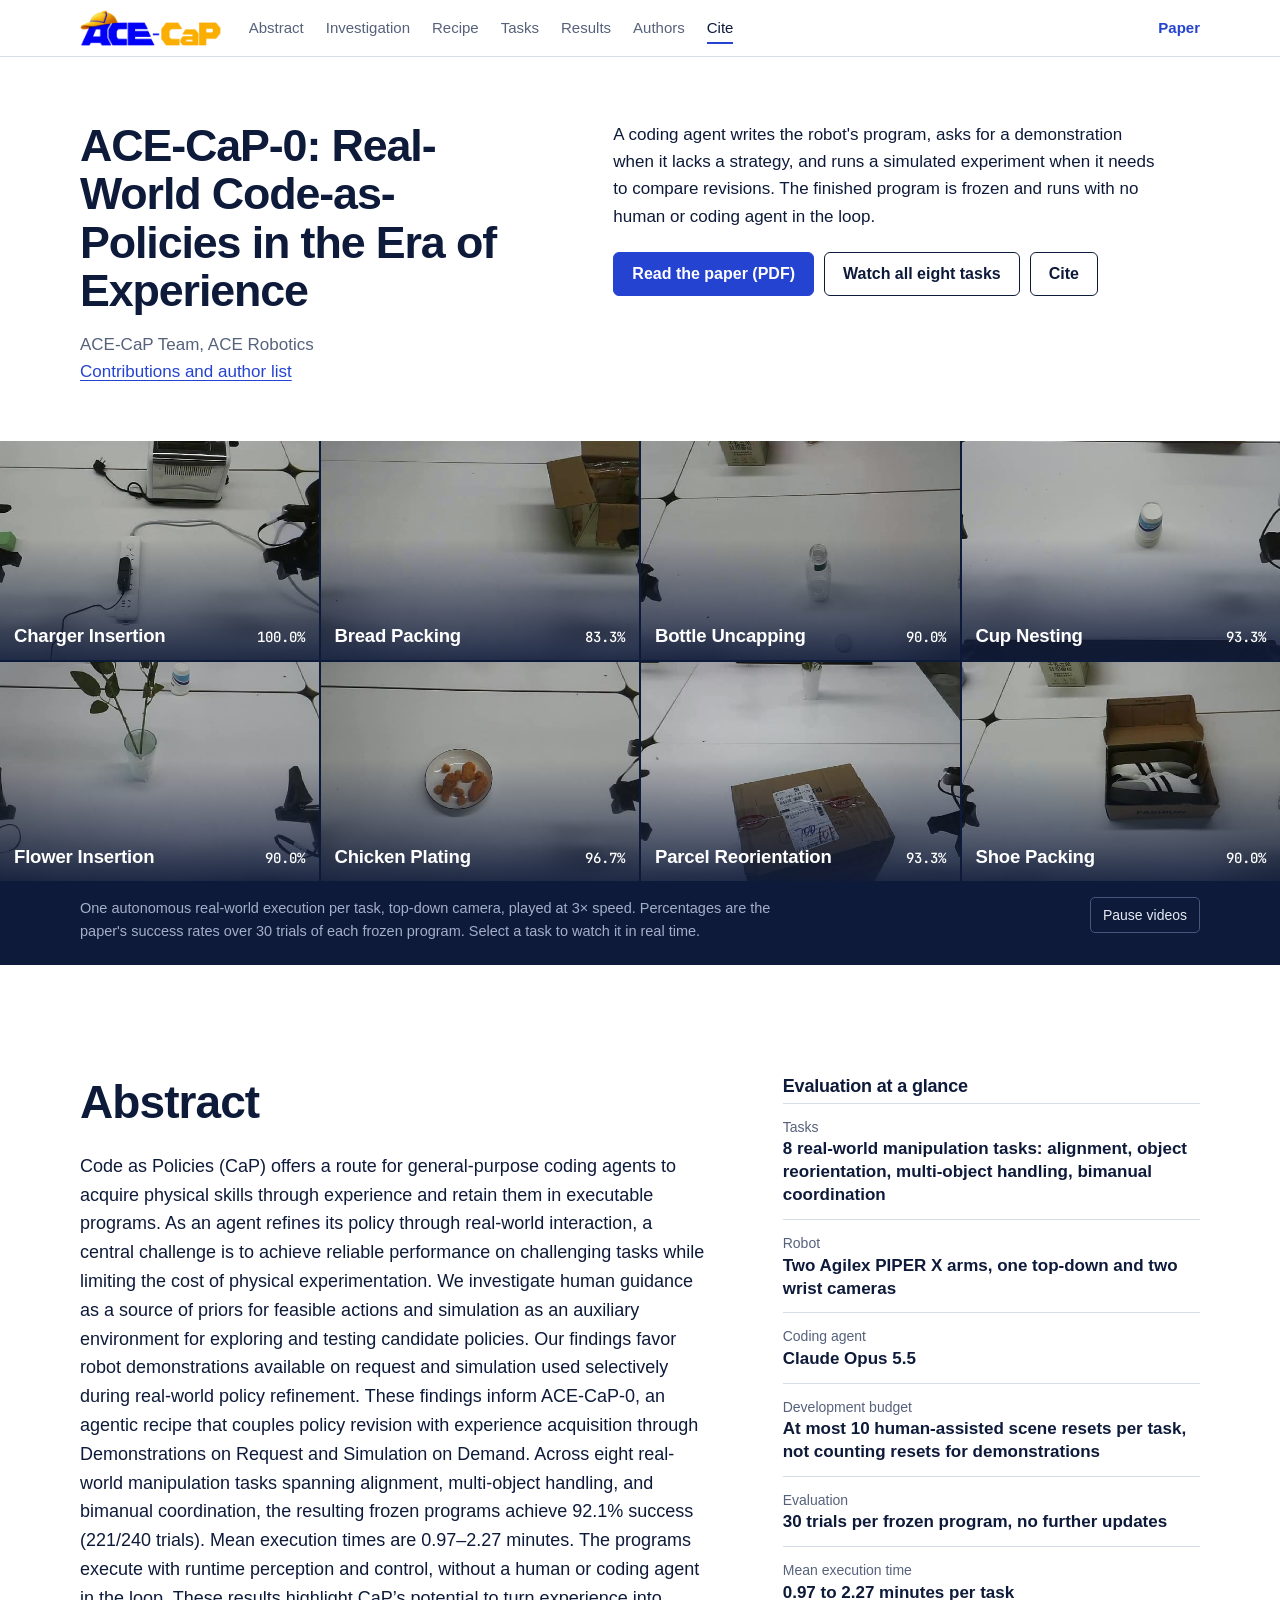
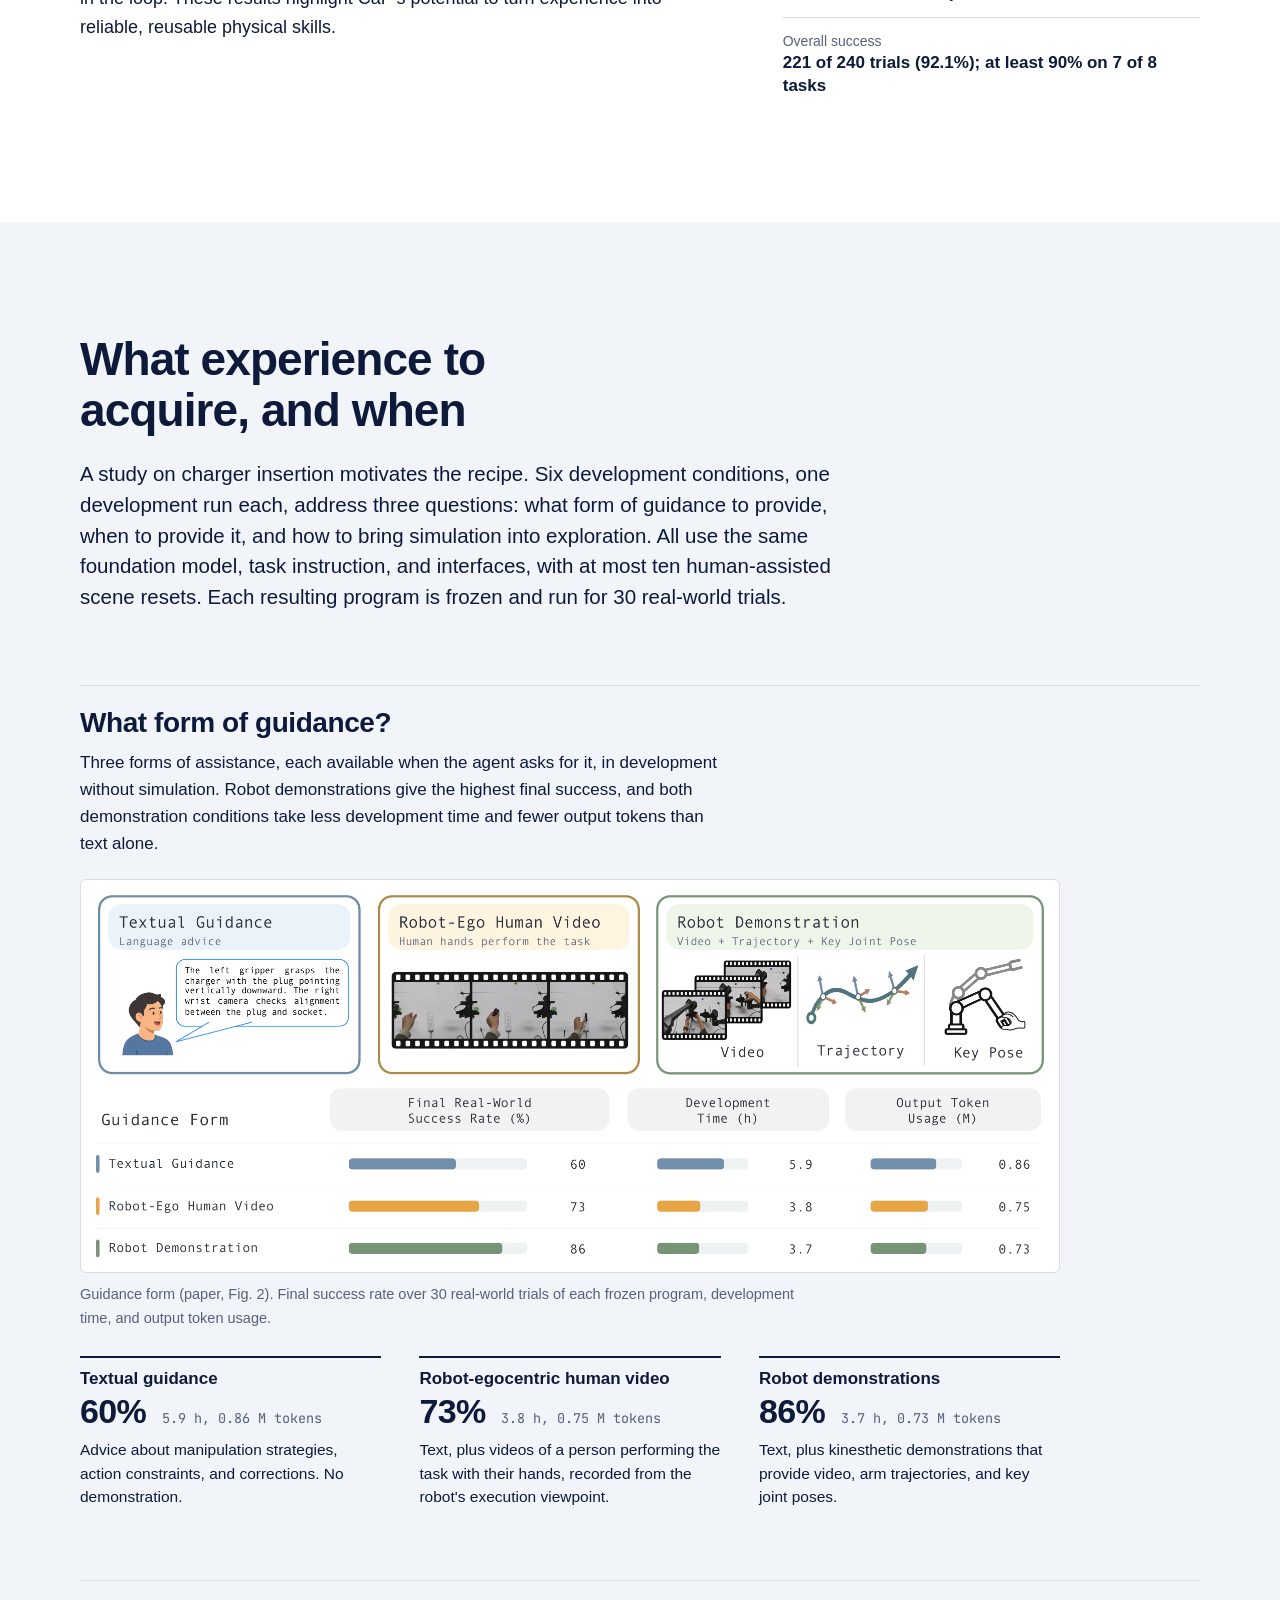
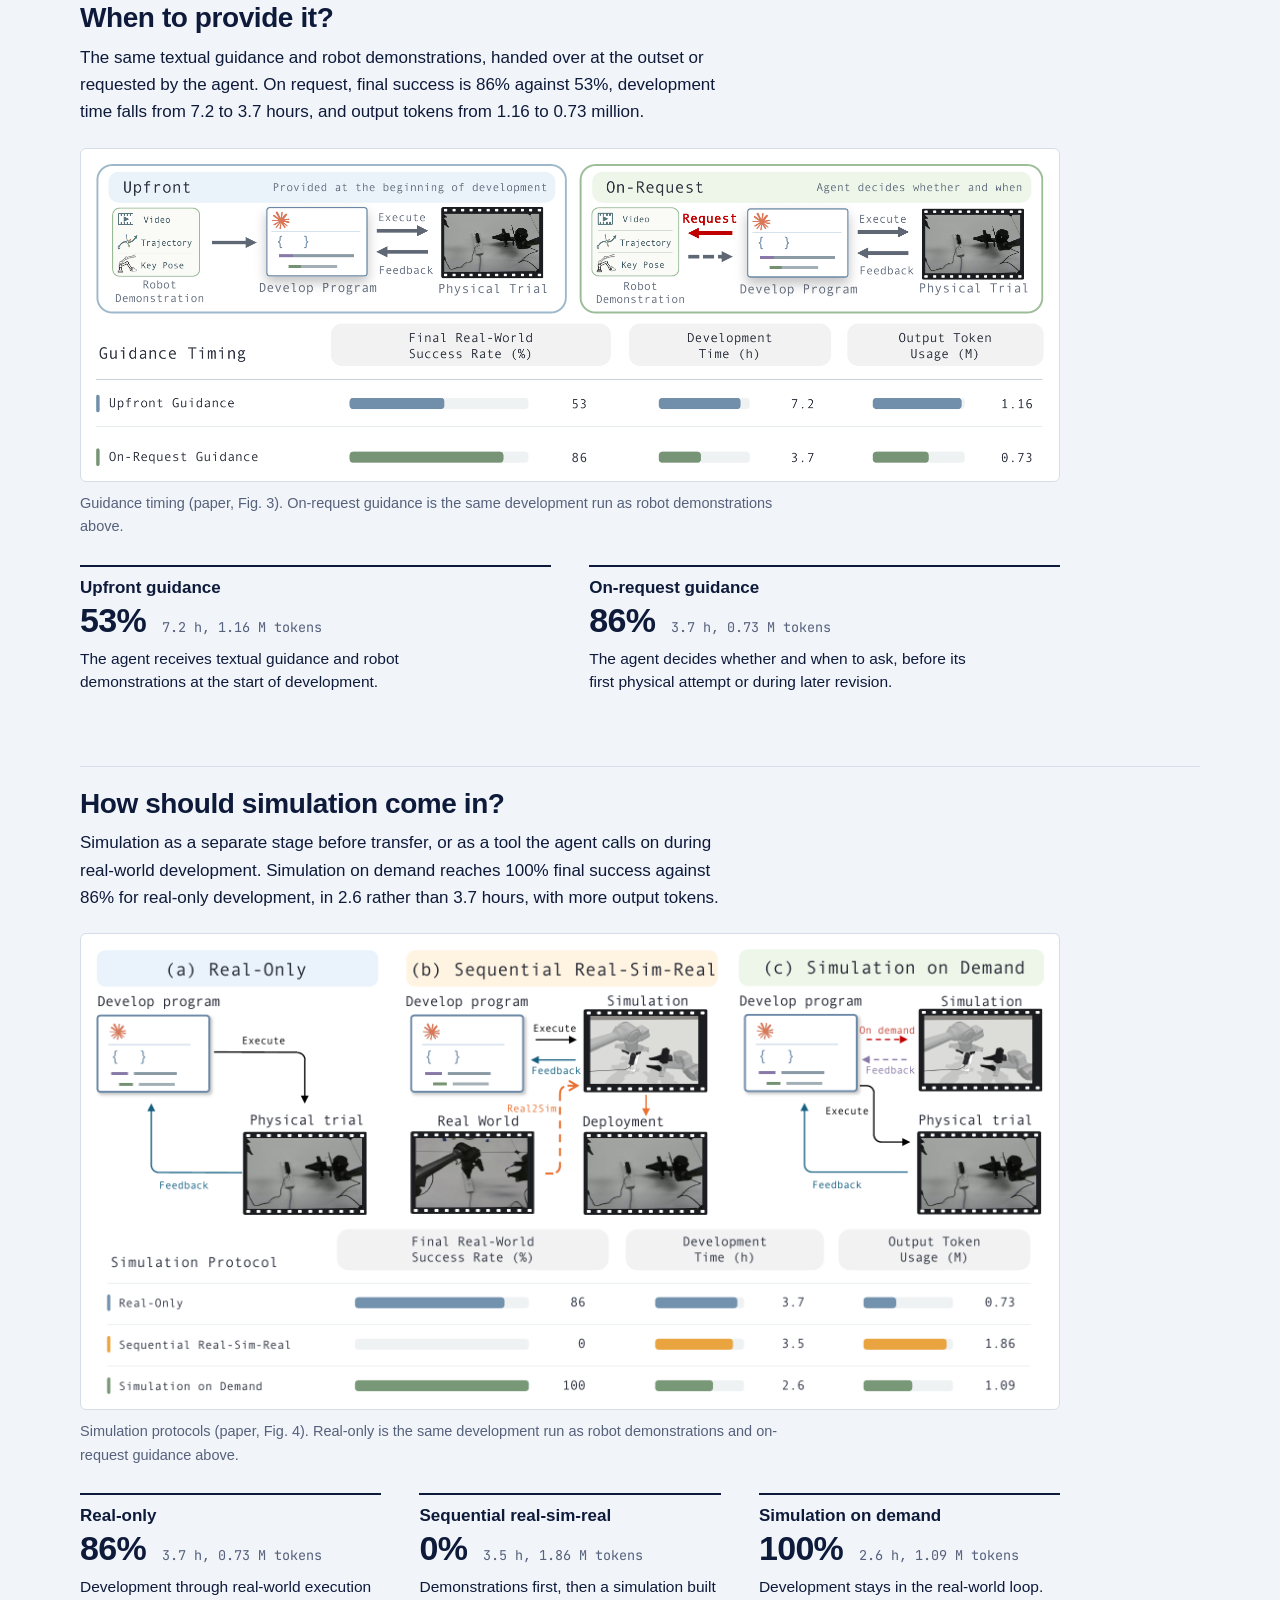
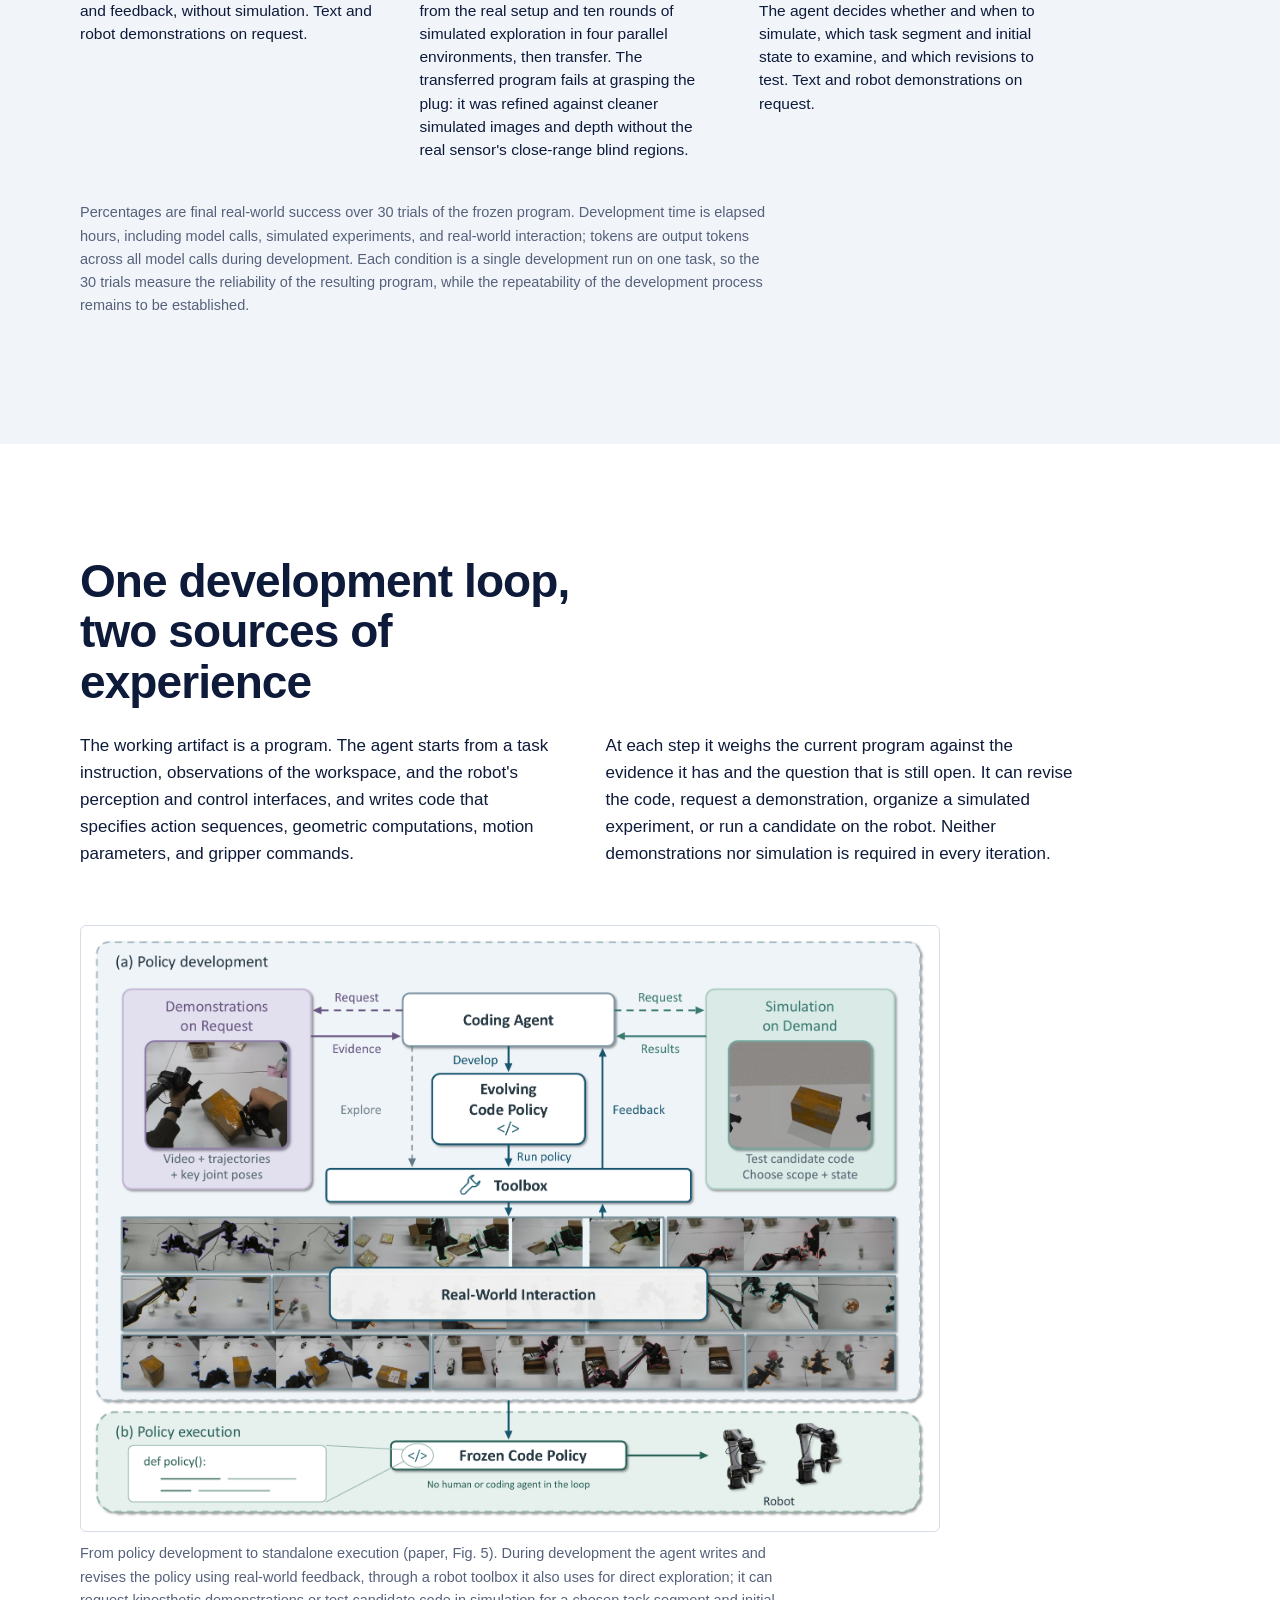
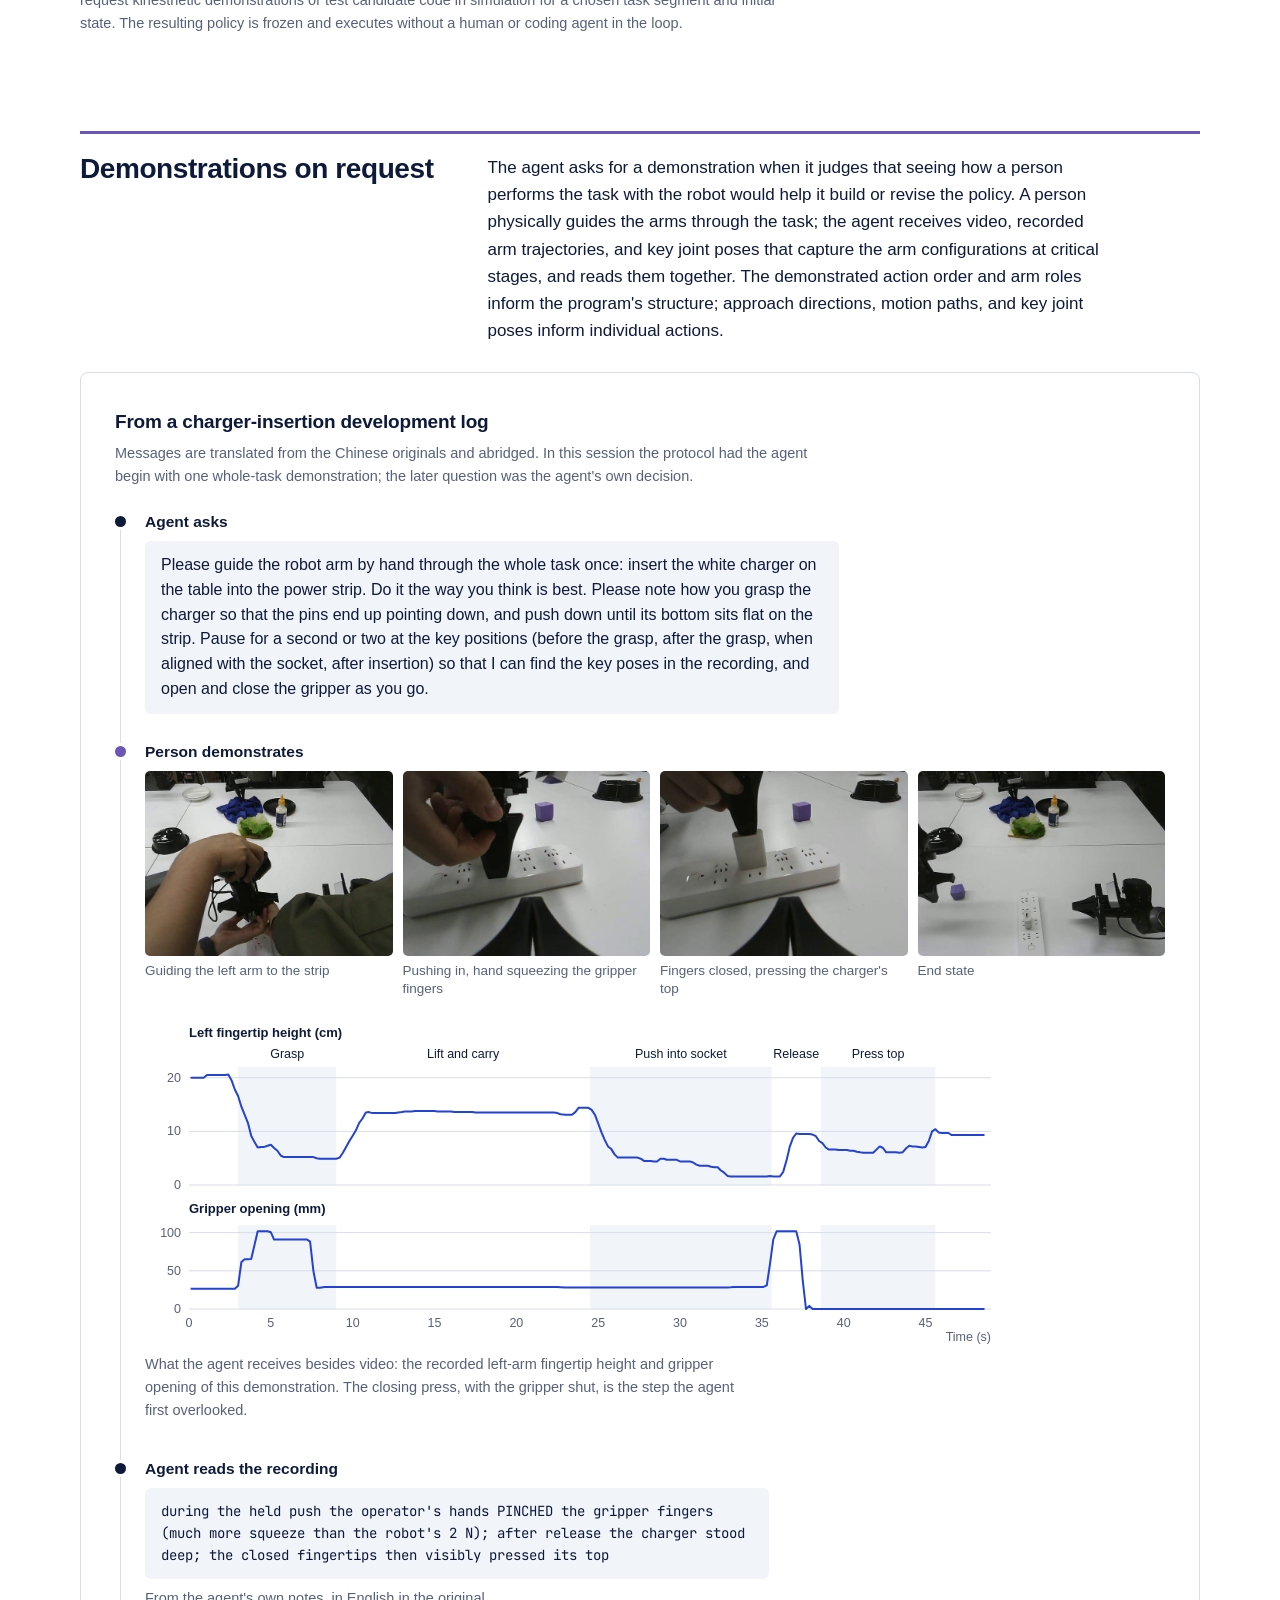
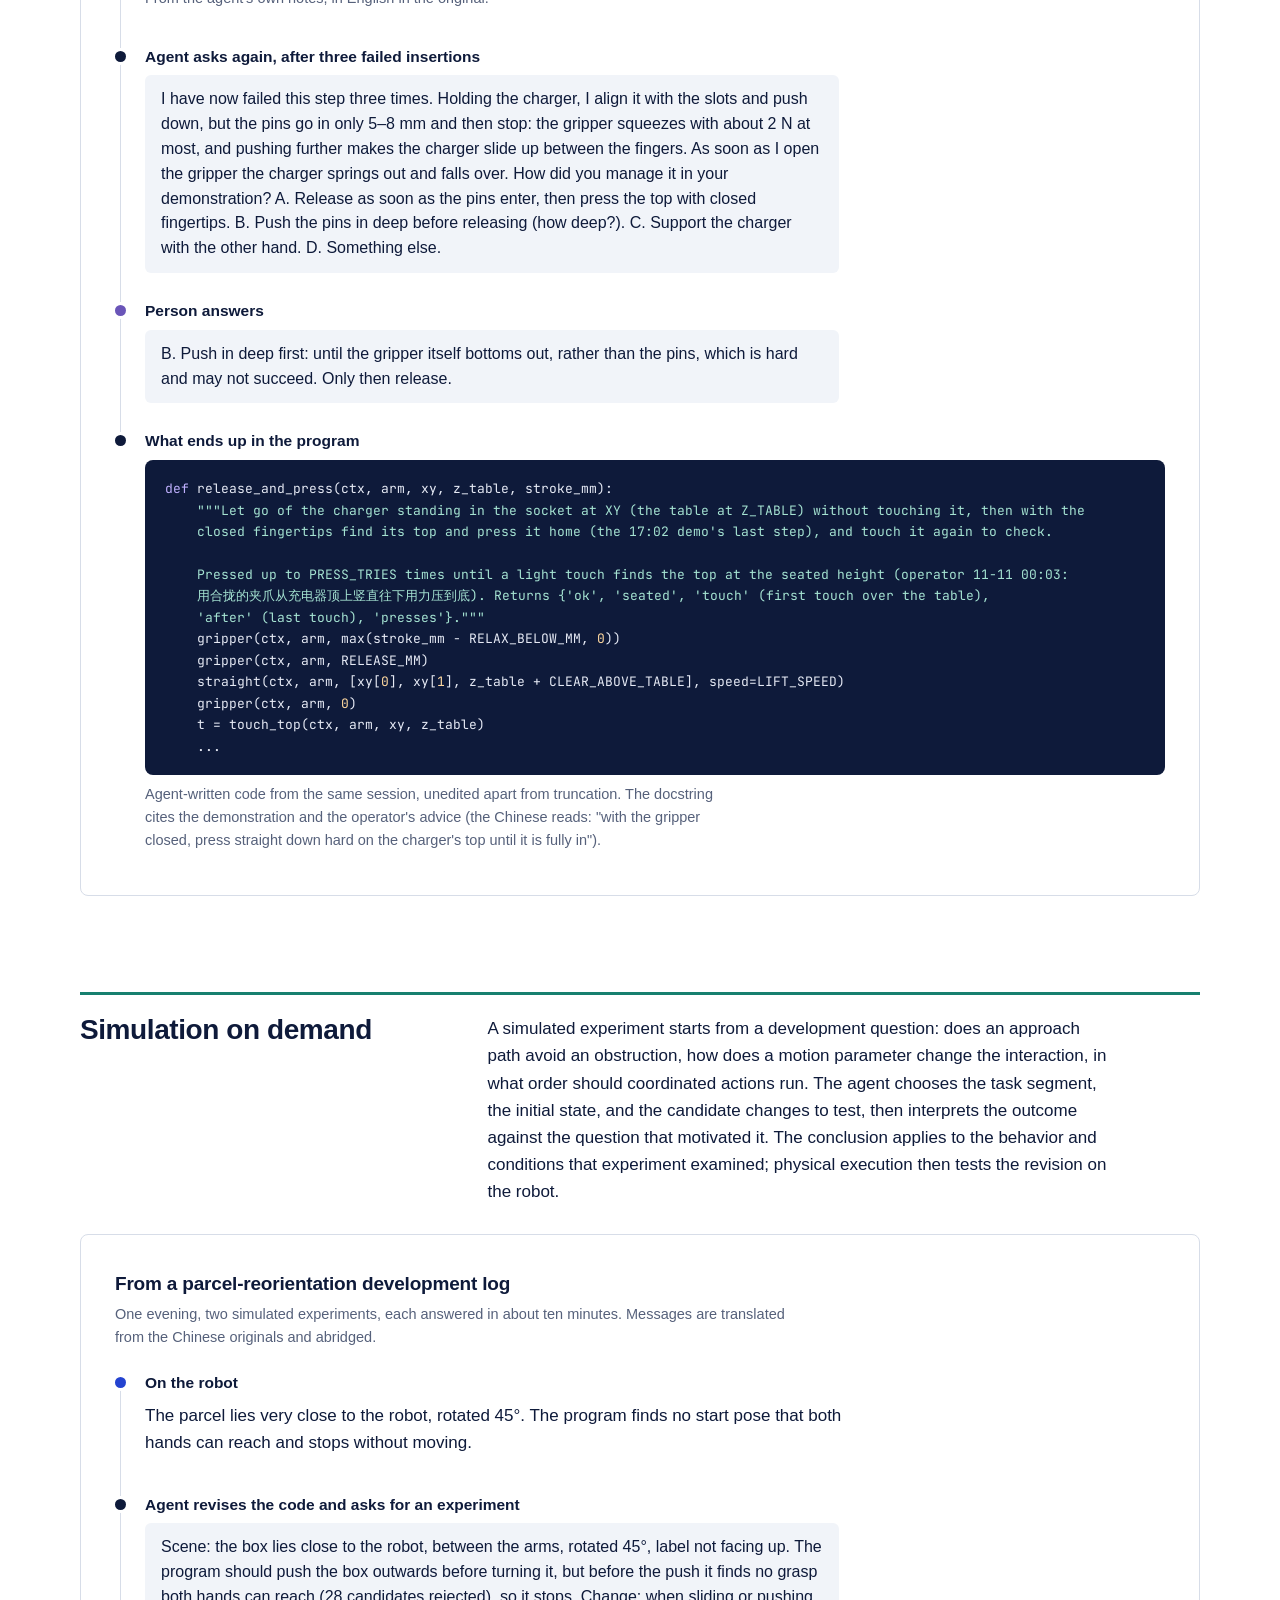
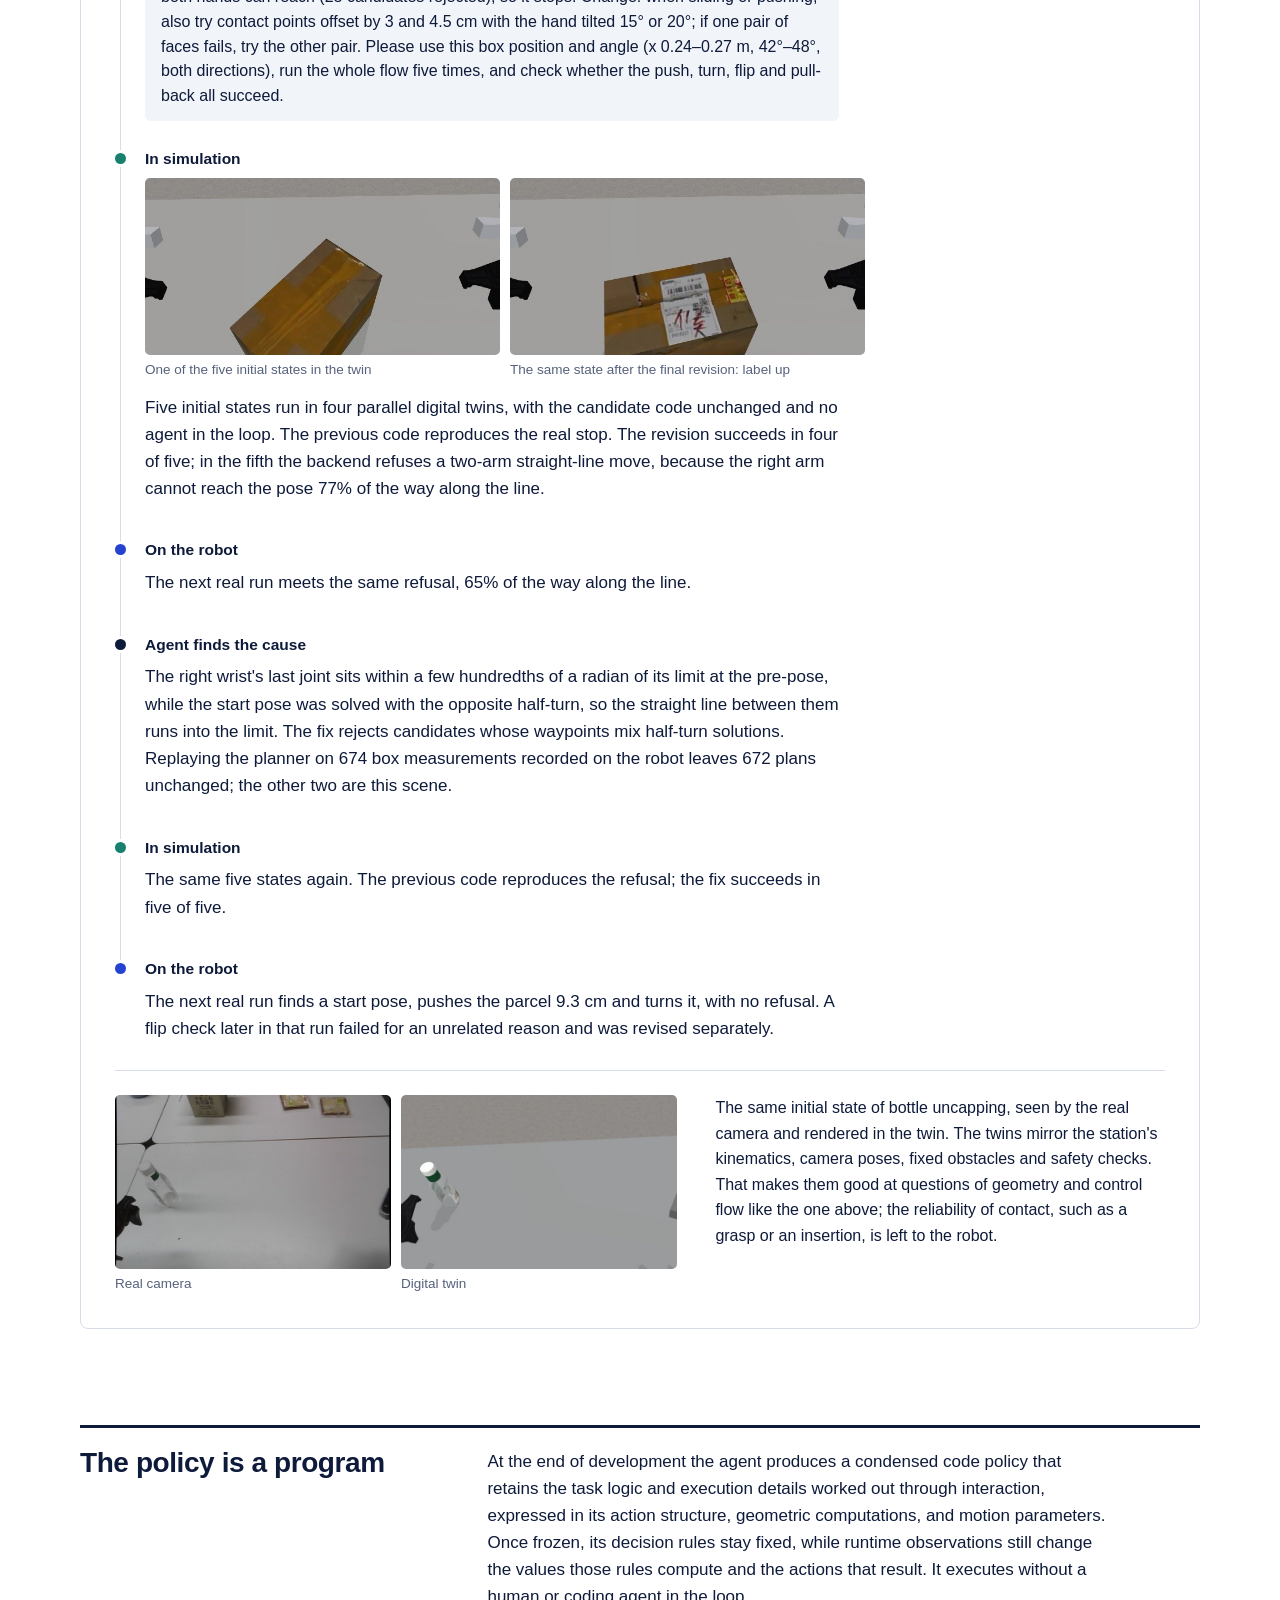
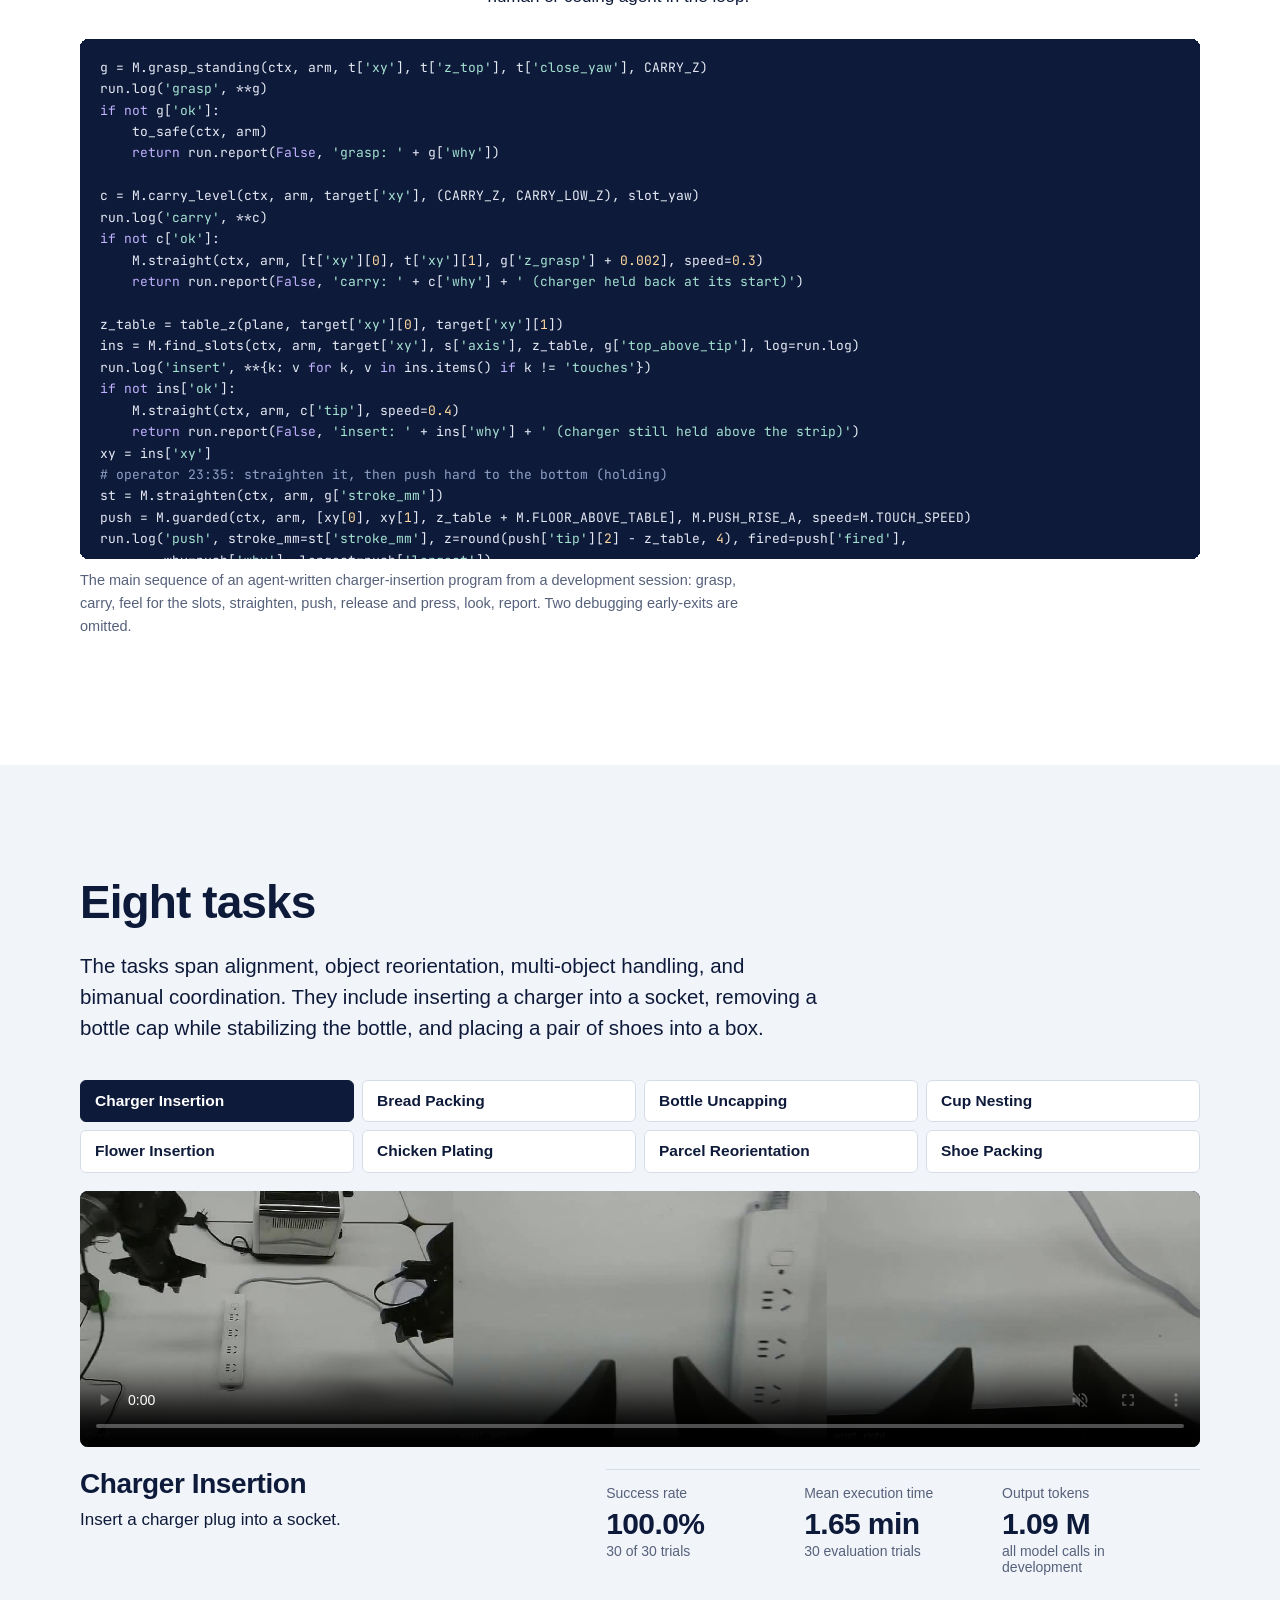
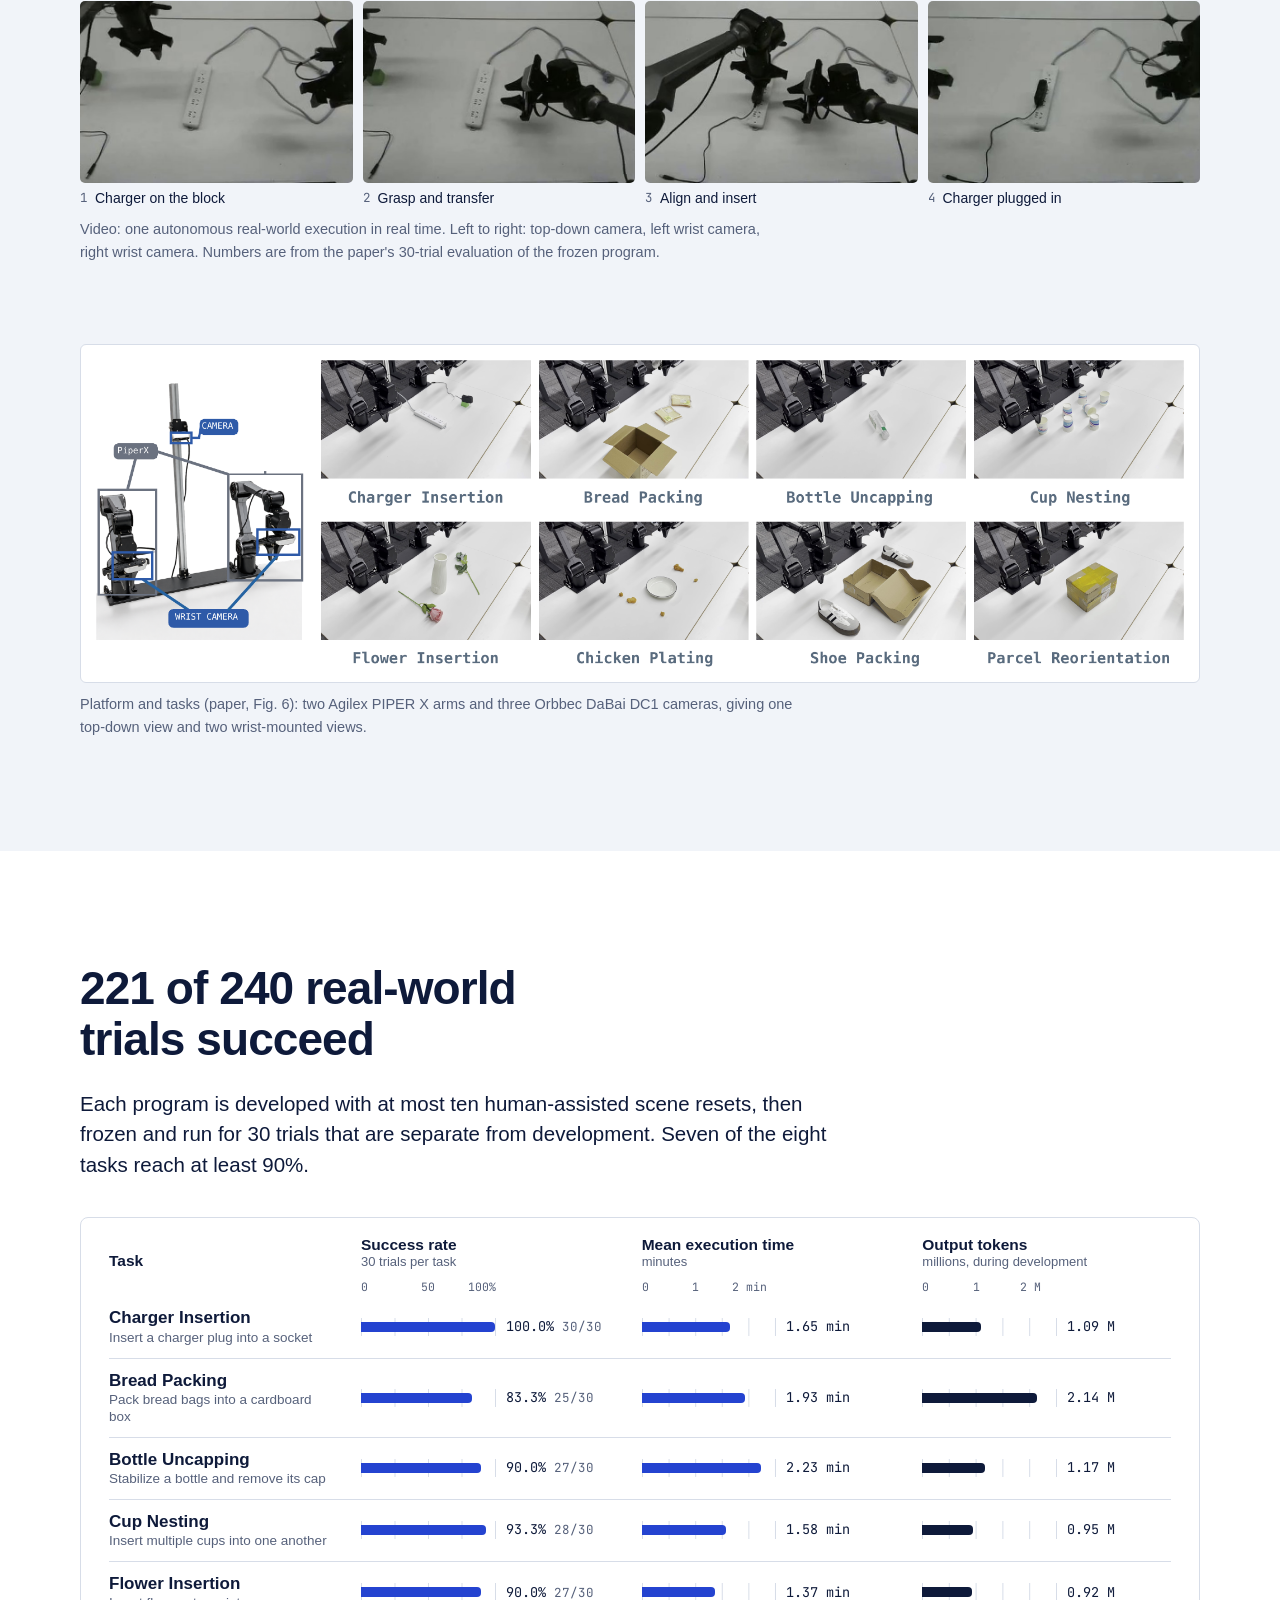
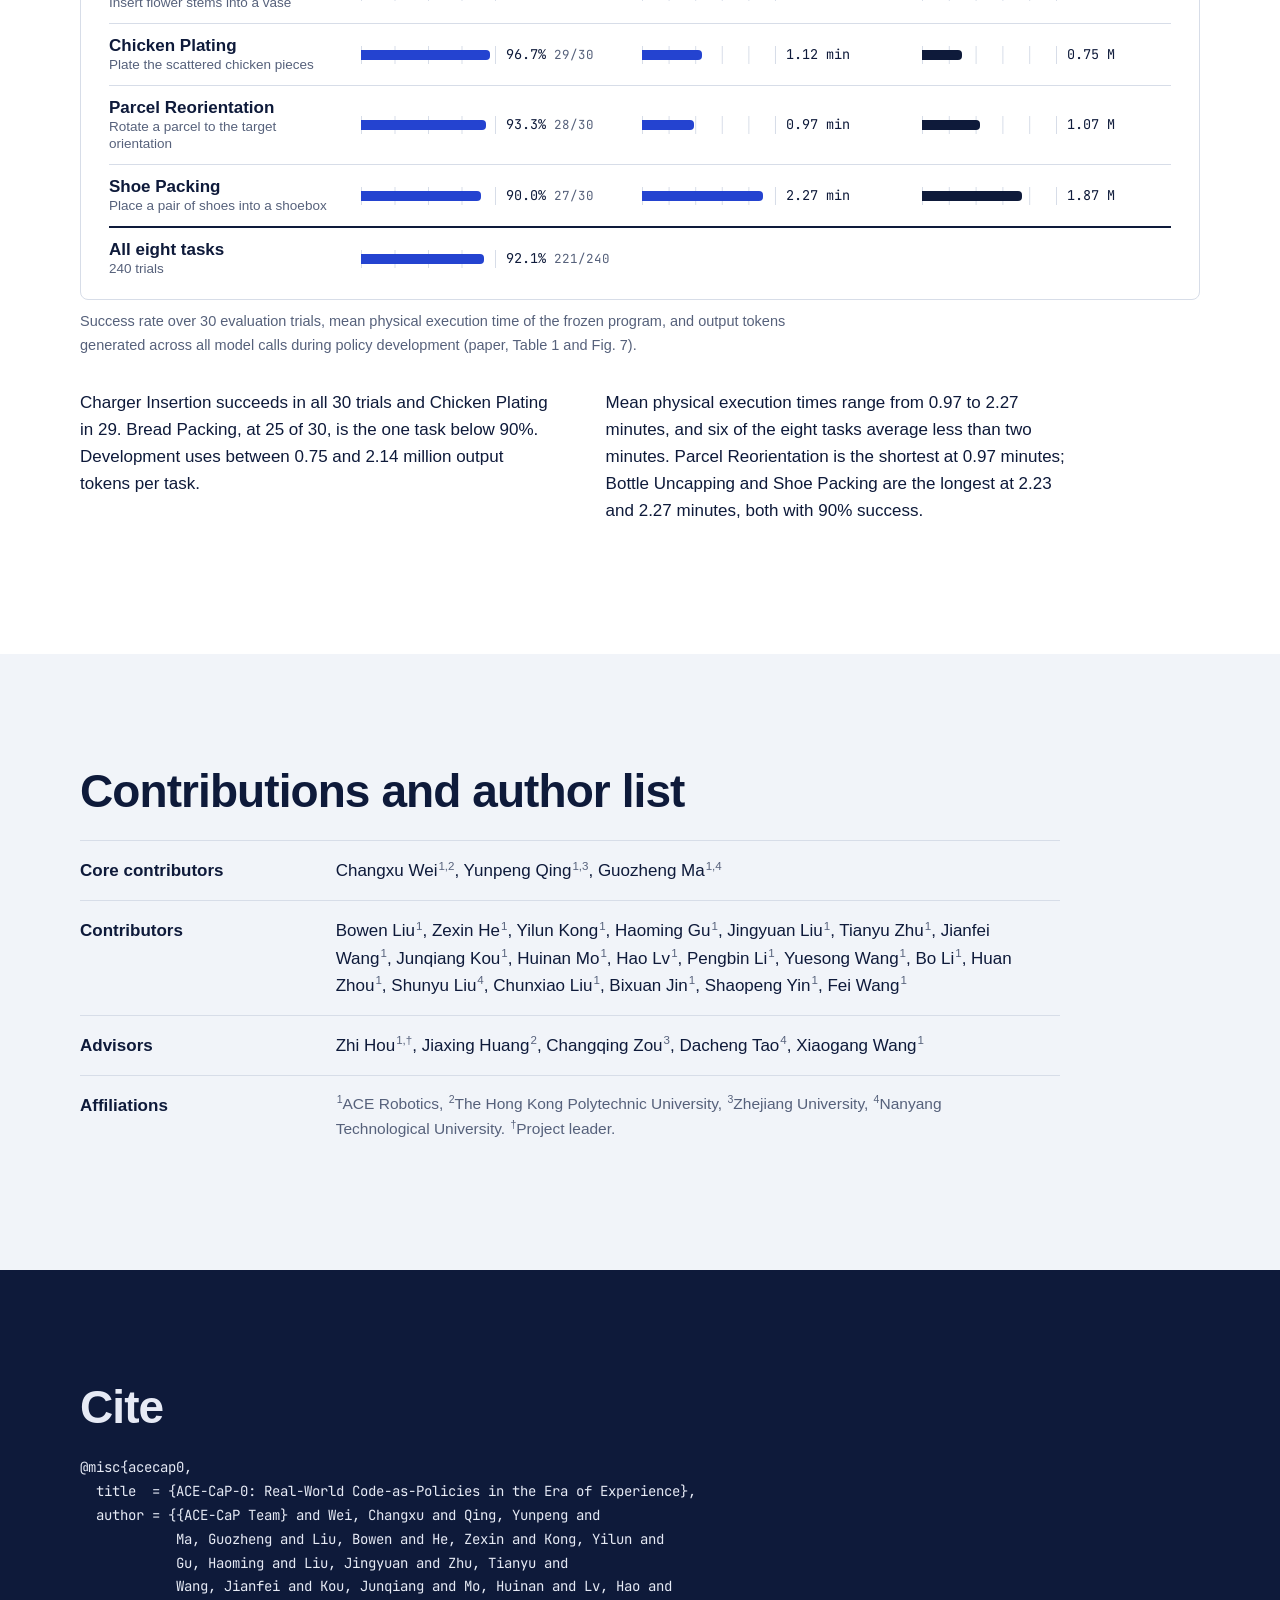
==== commit 15b830bf: "Drop the oversized hero wordmark; use the paper title as the heading Co-Authored-By: Claude Code <no" ====
--- a/index.html
+++ b/index.html
@@ -36,10 +36,9 @@
 
 <section class="hero">
   <div class="wrap">
-    <h1>ACE-CaP-0</h1>
     <div class="hero-row">
       <div>
-        <p class="hero-title">Real-World Code-as-Policies in the Era of Experience</p>
+        <h1 class="hero-title">ACE-CaP-0: Real-World Code-as-Policies in the Era of Experience</h1>
         <p class="hero-by">ACE-CaP Team, ACE Robotics<br><a href="#authors">Contributions and author list</a></p>
       </div>
       <div>
--- a/static/css/style.css
+++ b/static/css/style.css
@@ -70,17 +70,8 @@
 
 /* hero */
 .hero { padding: clamp(36px, 5vw, 64px) 0 clamp(36px, 4.5vw, 56px); }
-.hero h1 {
-  font-size: clamp(54px, 16.6vw, 232px);
-  font-weight: 800;
-  line-height: 0.84;
-  letter-spacing: -0.03em;
-  font-variation-settings: "opsz" 96;
-  margin: 0 0 clamp(22px, 3vw, 40px) -0.04em;
-  white-space: nowrap;
-}
 .hero-row { display: grid; grid-template-columns: minmax(0, 1fr) minmax(0, 1.25fr); gap: clamp(16px, 5vw, 72px); align-items: start; }
-.hero-title { font-size: clamp(23px, 2.7vw, 34px); font-weight: 600; line-height: 1.14; letter-spacing: -0.02em; margin-bottom: 12px; max-width: 20ch; }
+.hero-title { font-size: clamp(30px, 3.5vw, 46px); font-weight: 700; line-height: 1.08; letter-spacing: -0.025em; margin-bottom: 16px; max-width: 18ch; }
 .hero-by { color: var(--muted); margin: 0; }
 .hero-lede { max-width: 58ch; margin-bottom: 22px; }
 .actions { display: flex; flex-wrap: wrap; gap: 10px; }
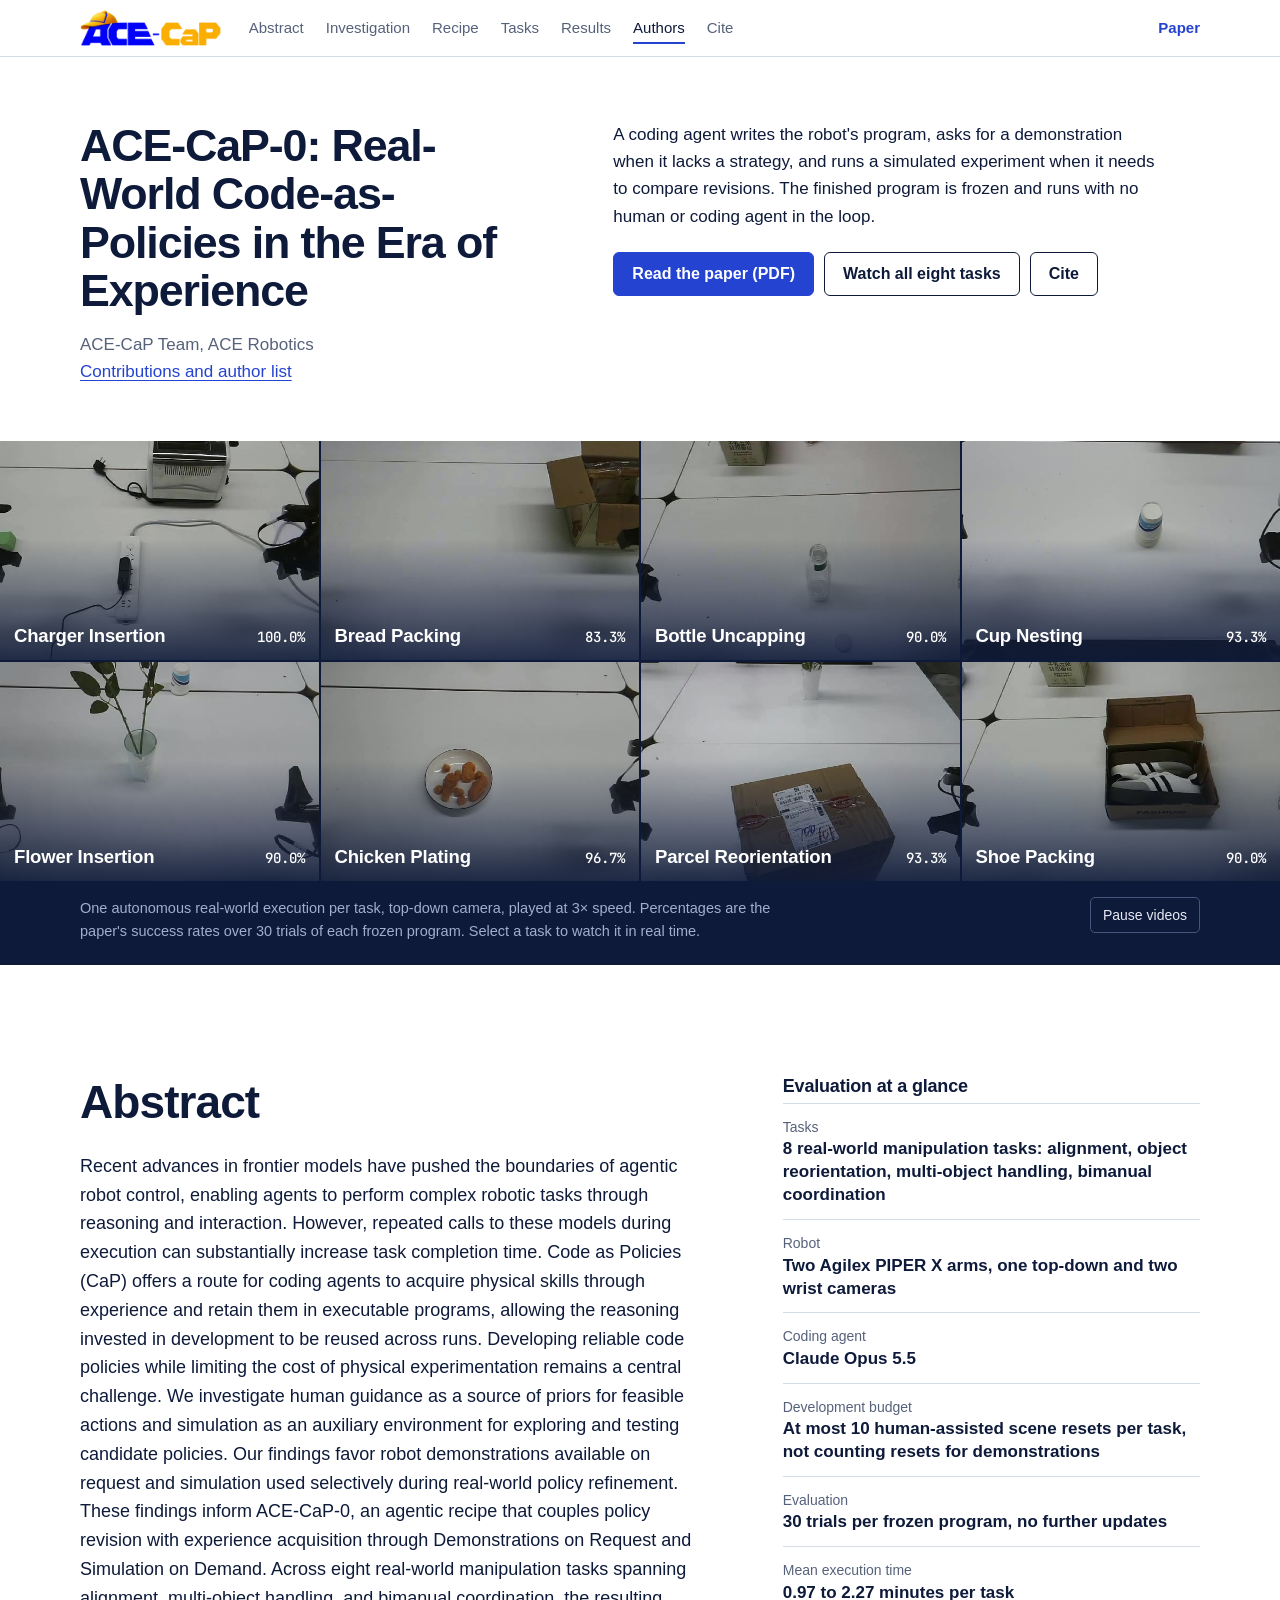
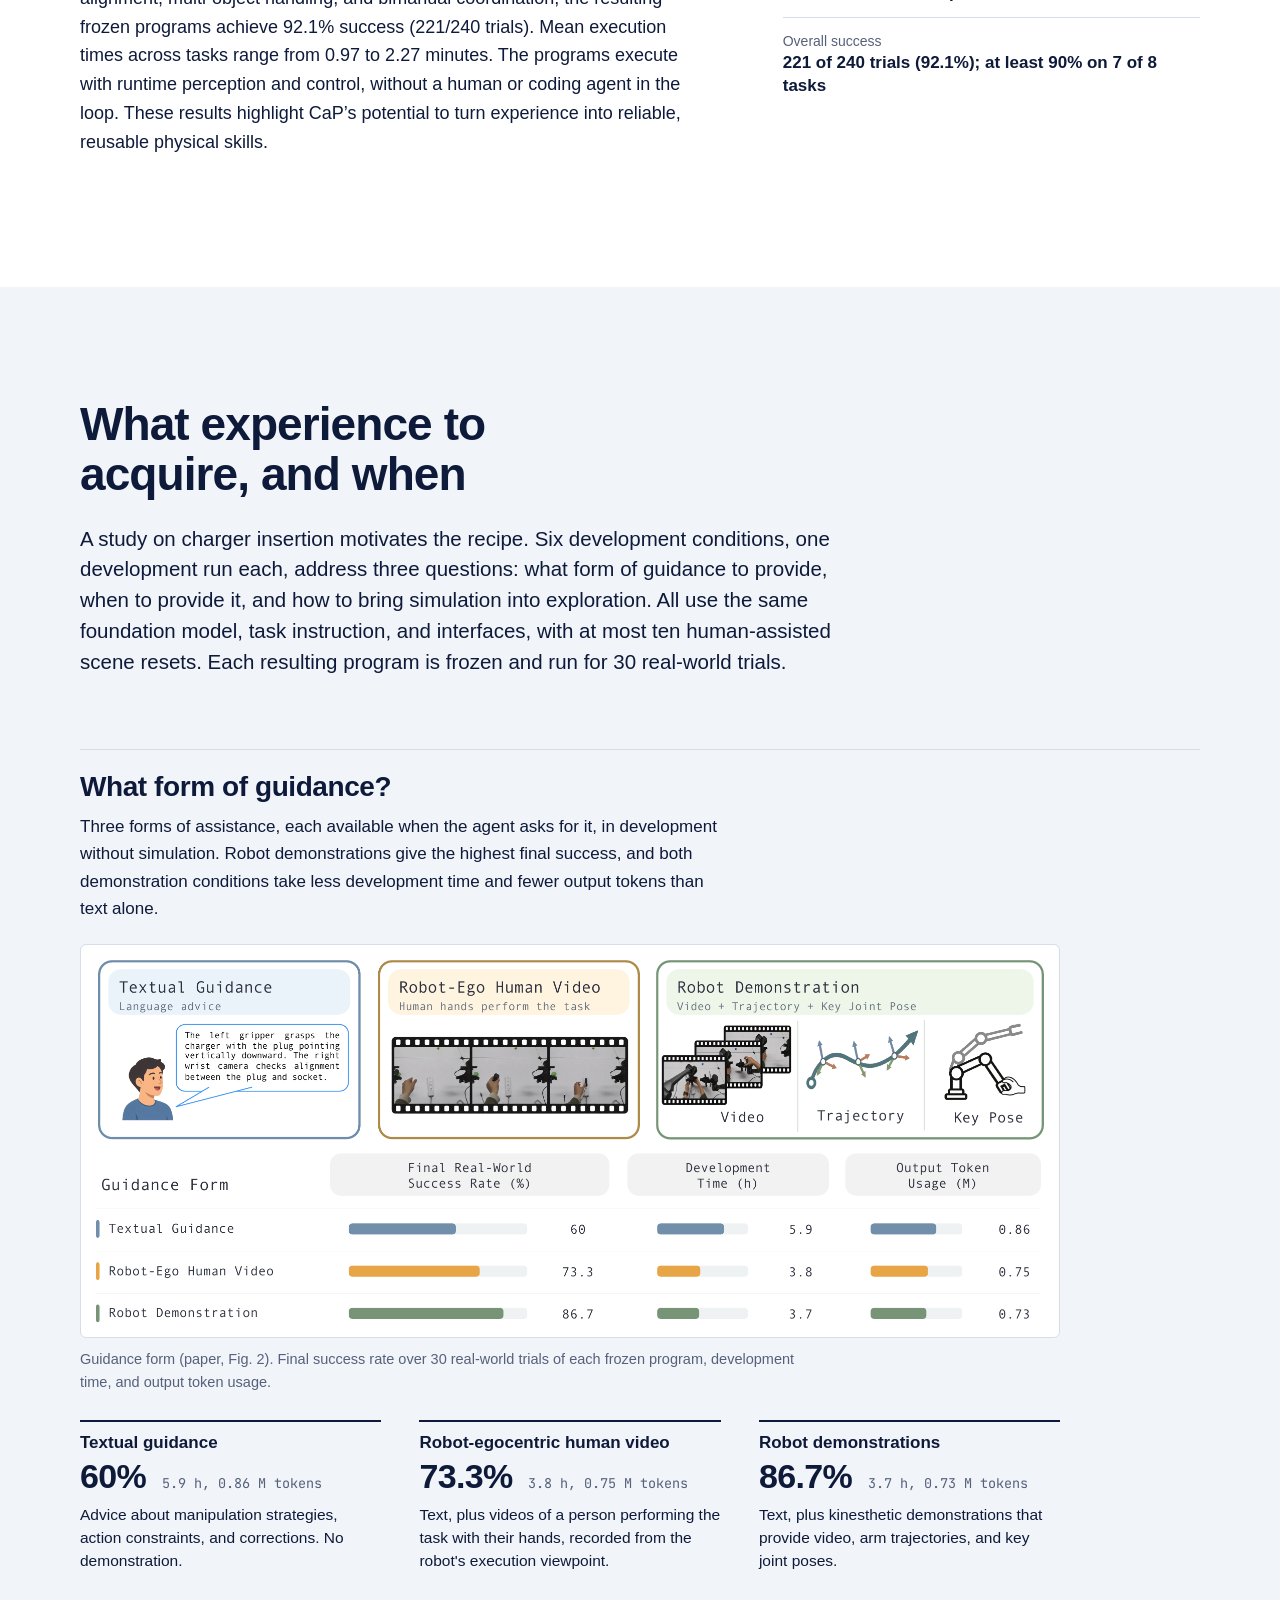
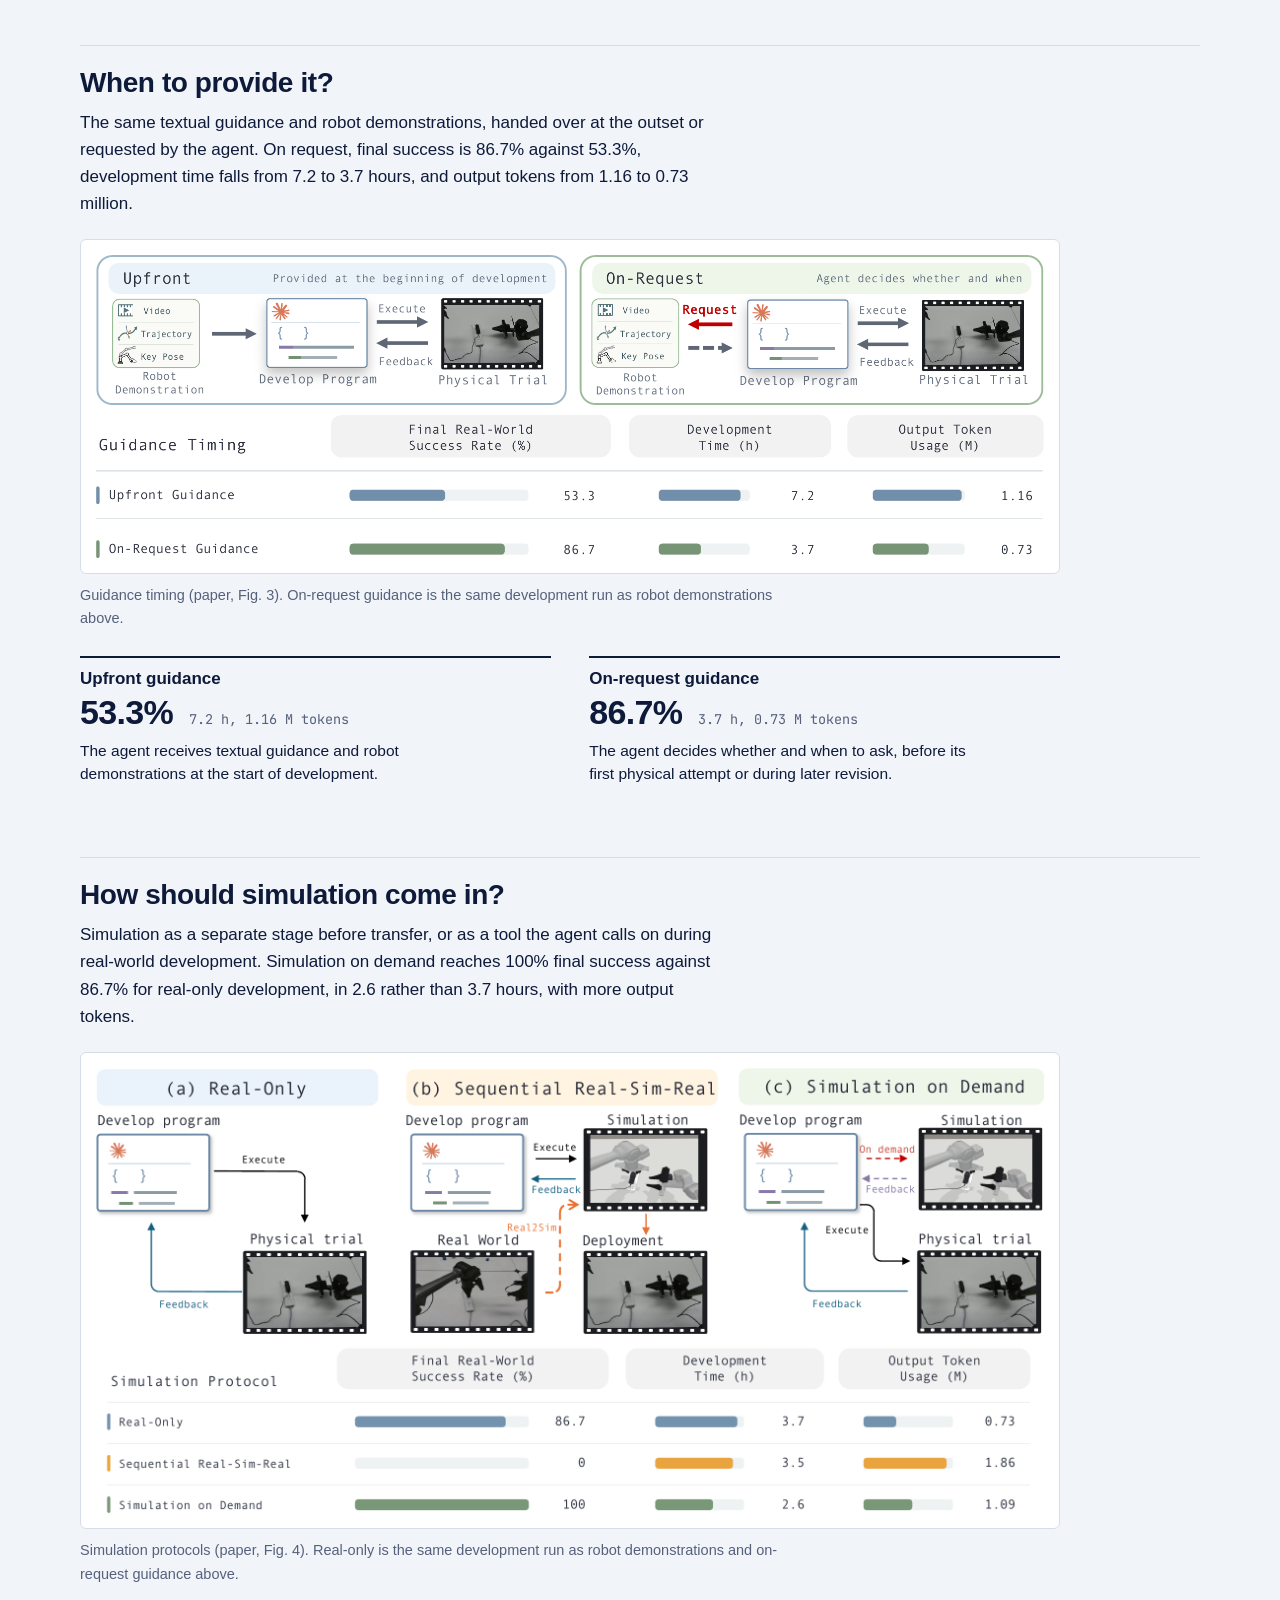
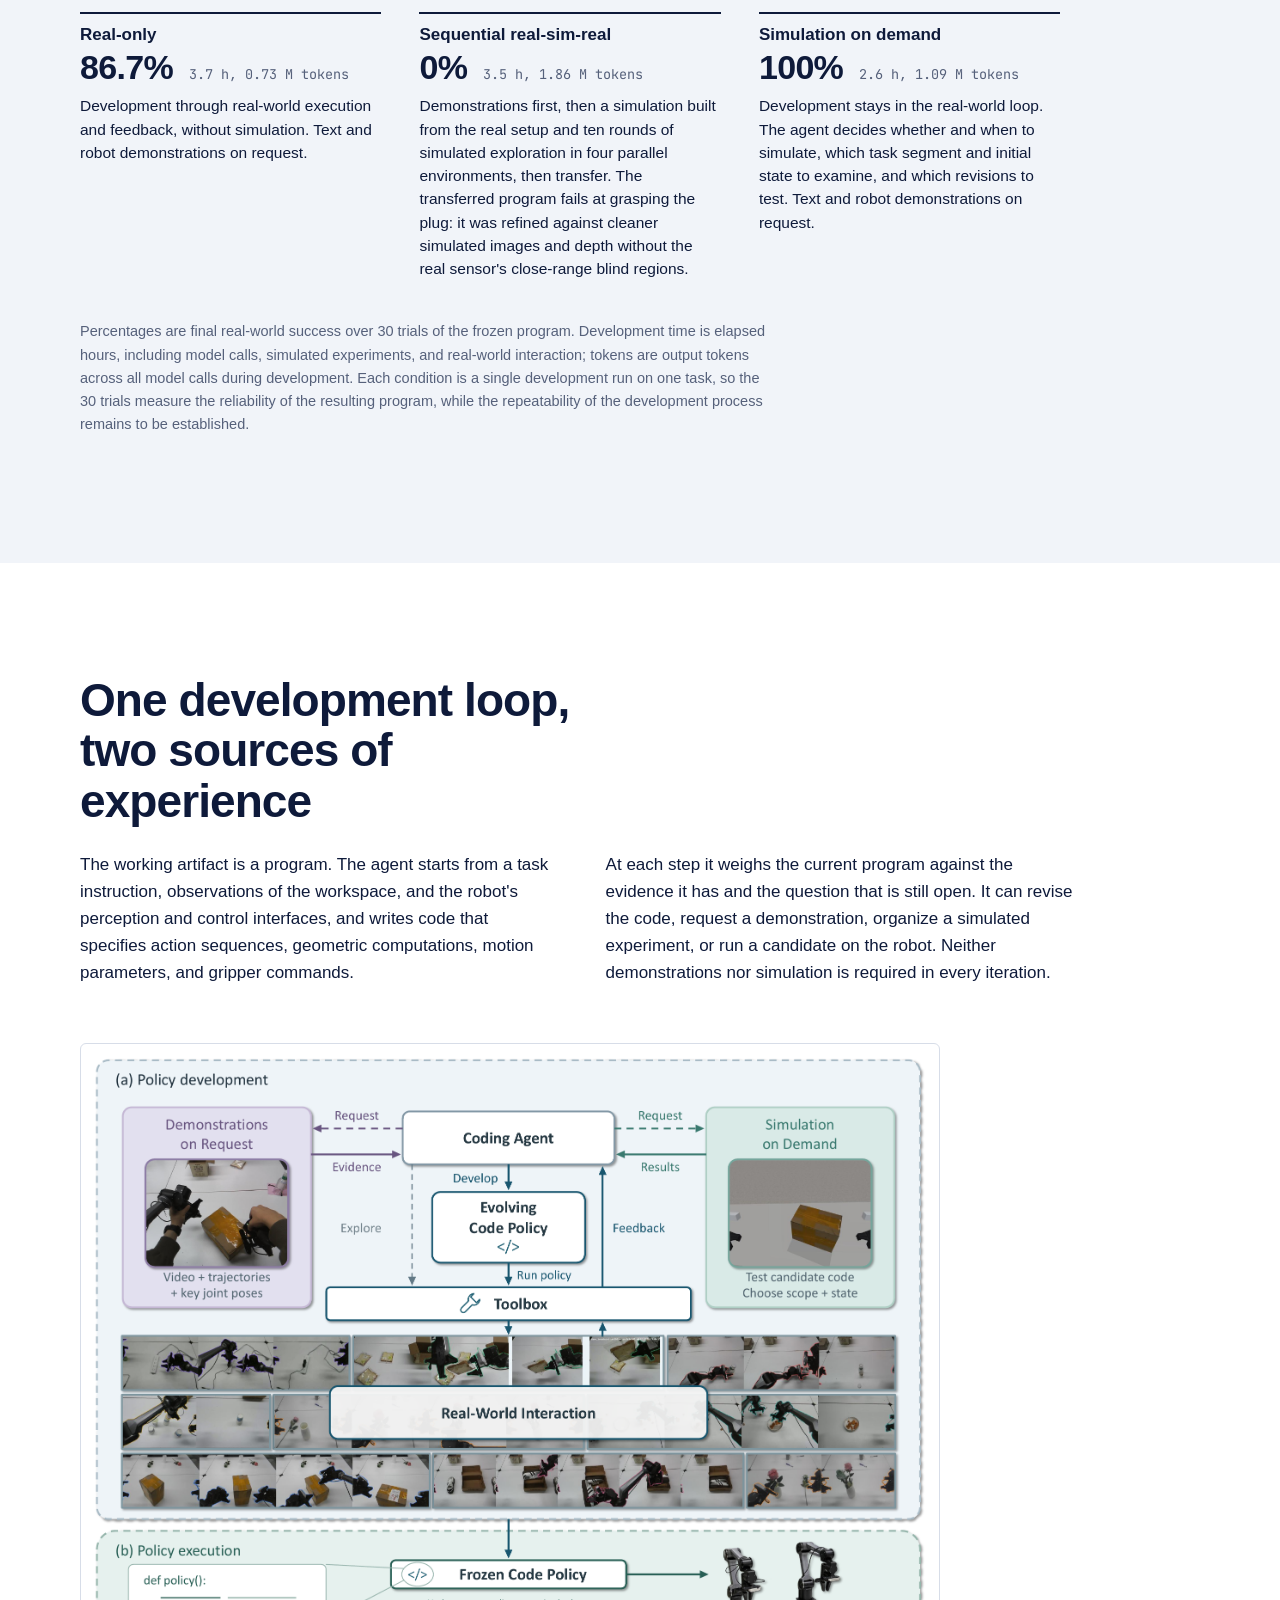
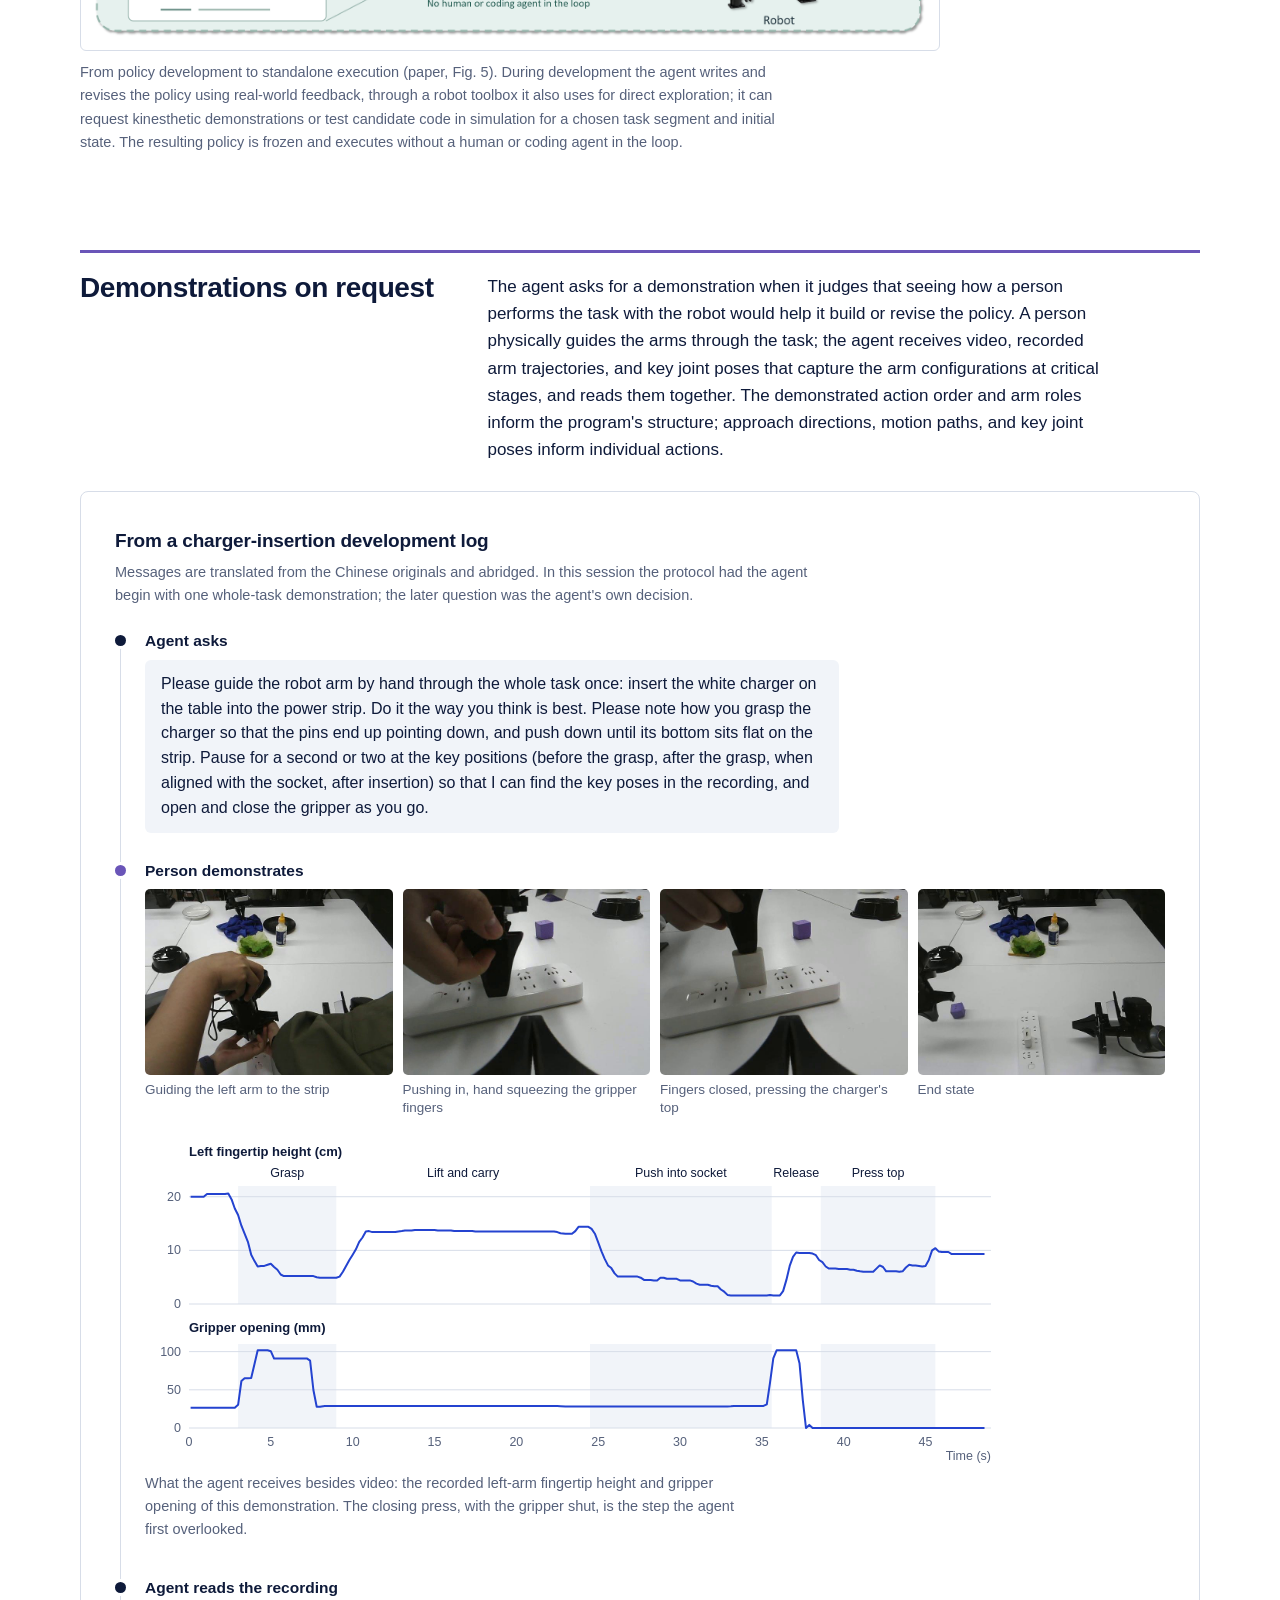
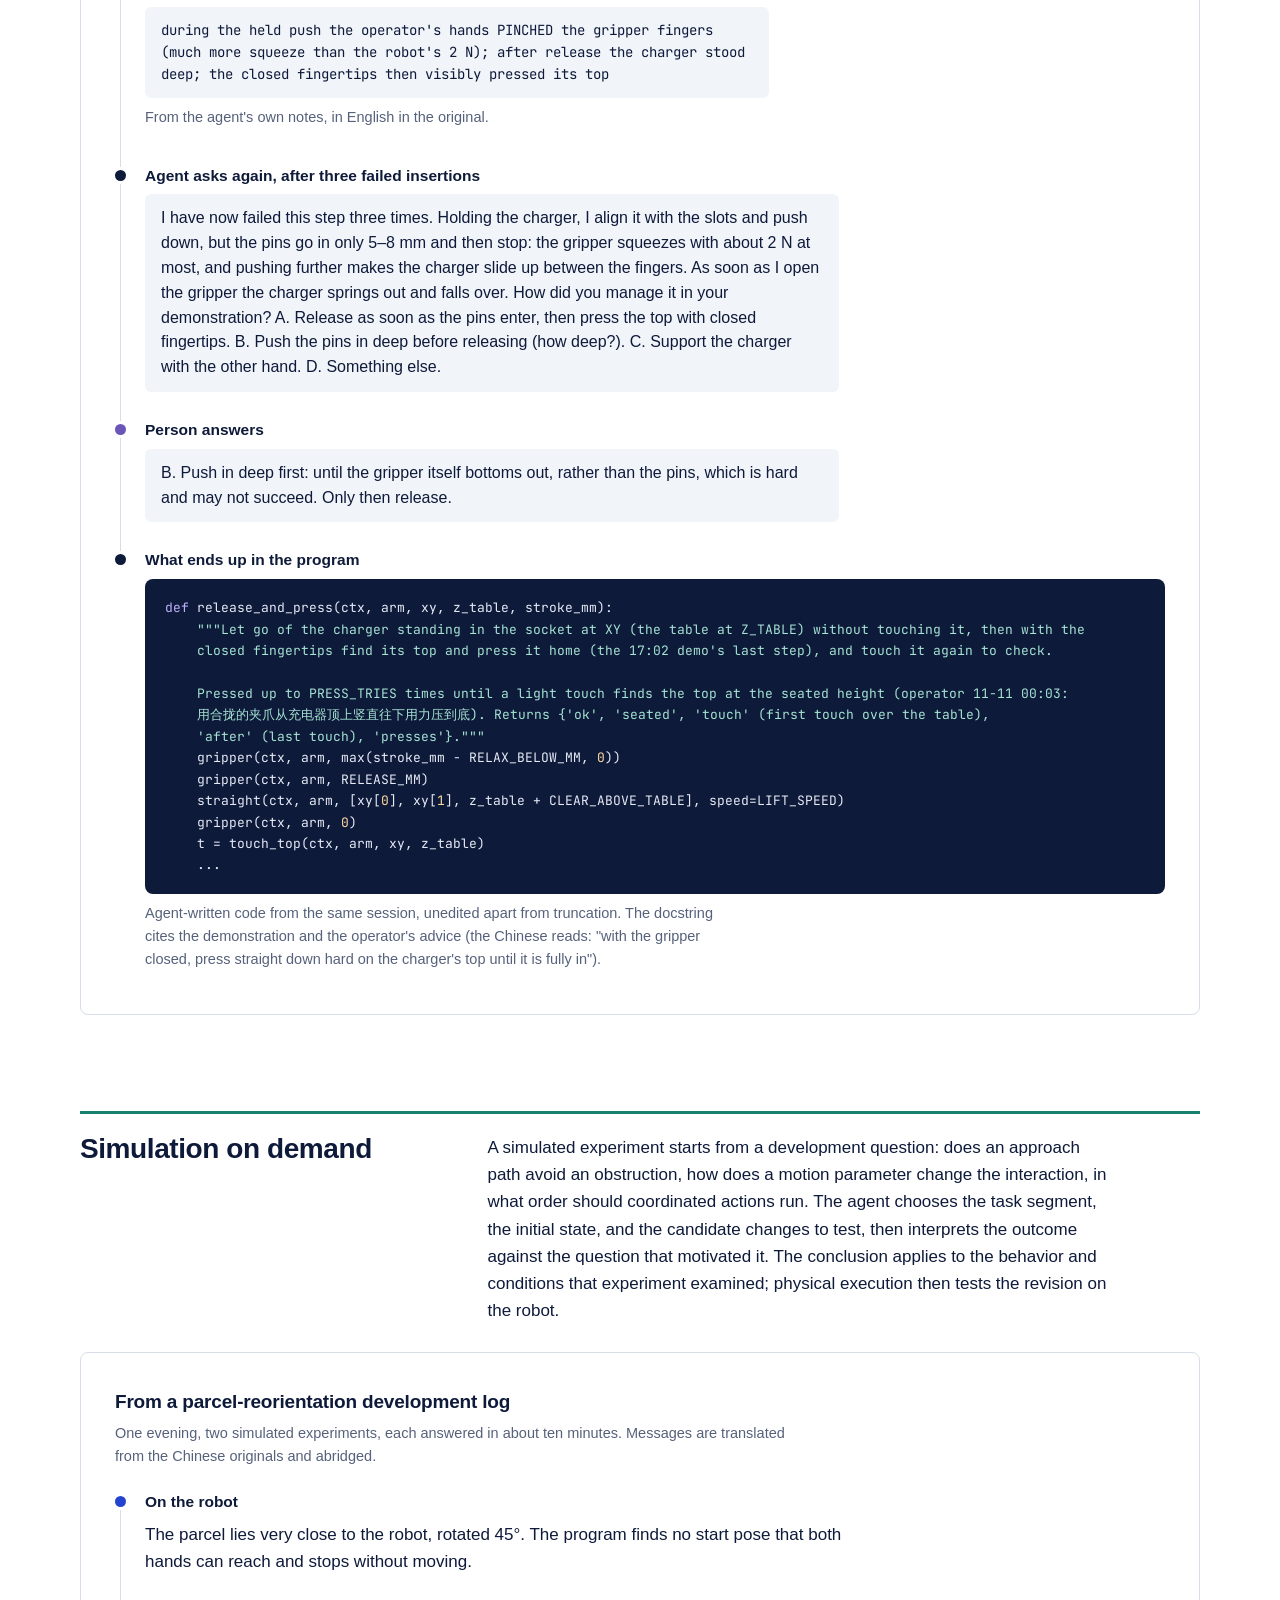
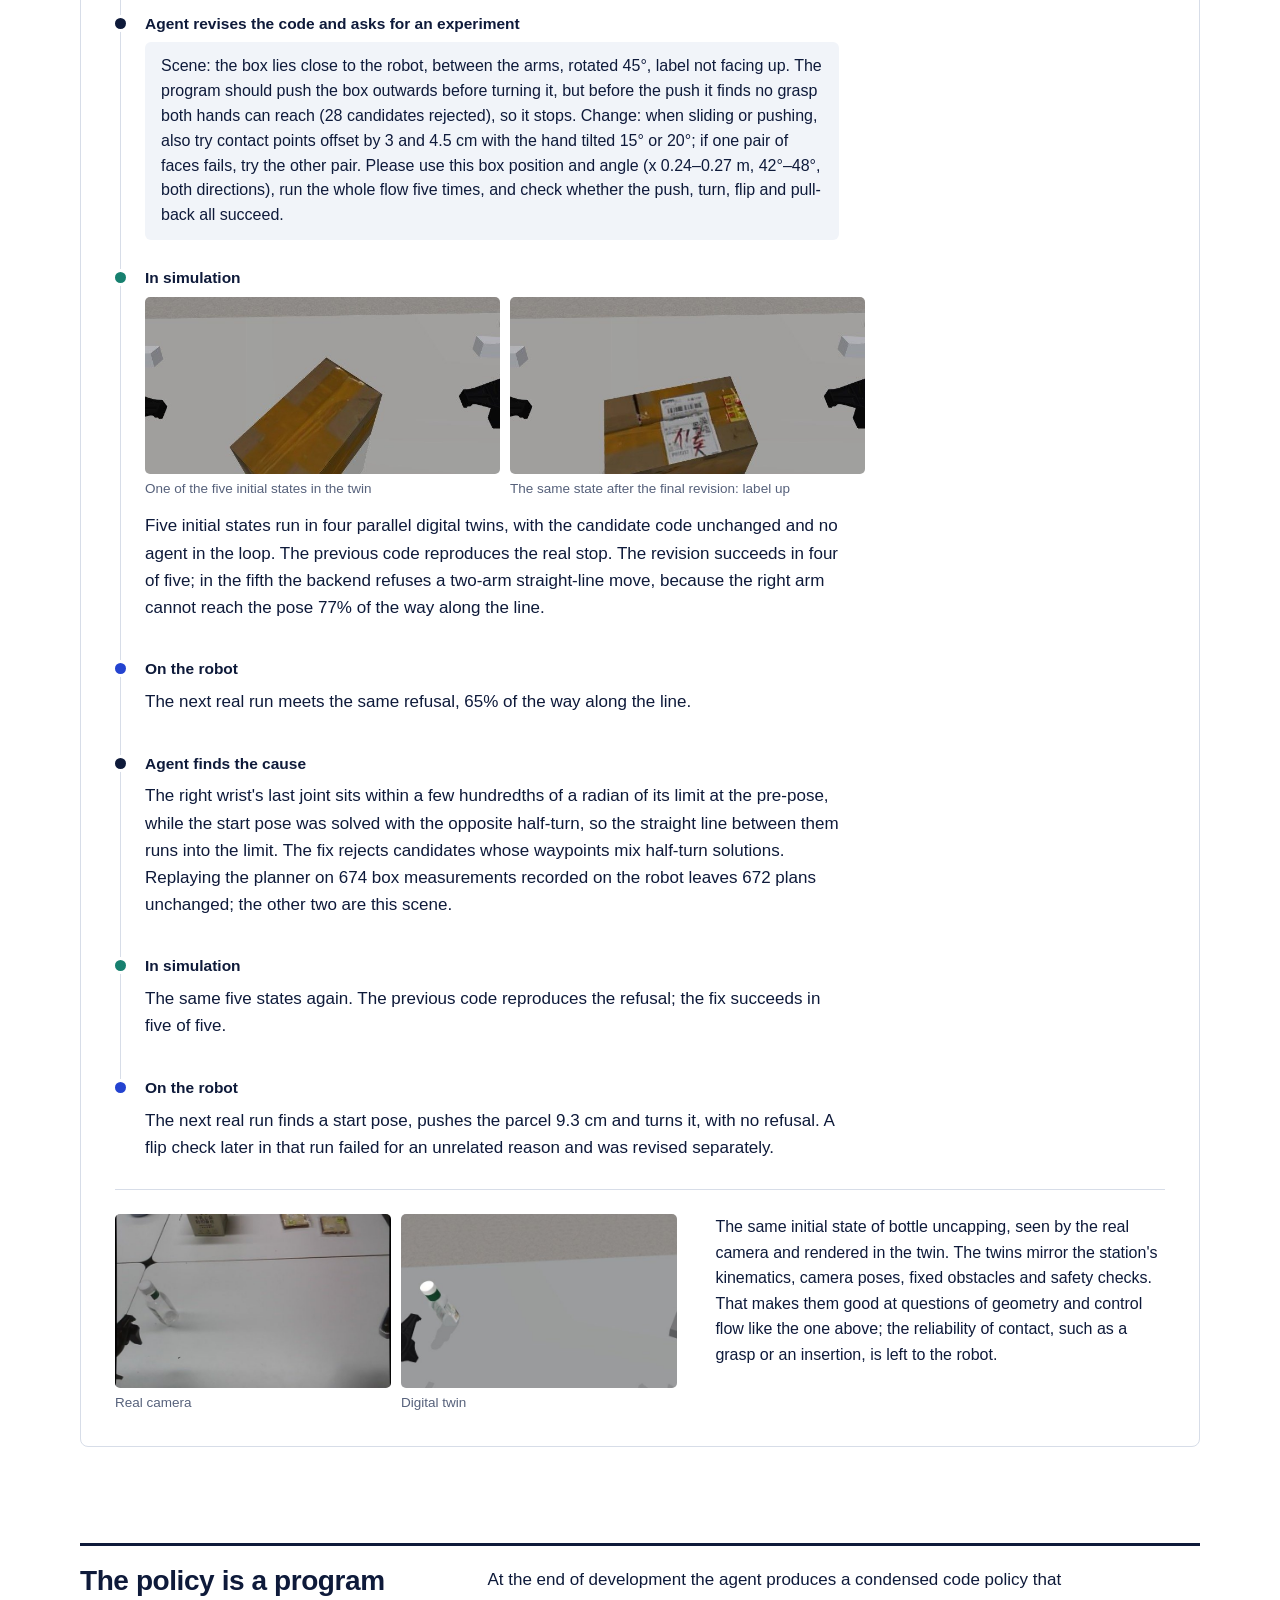
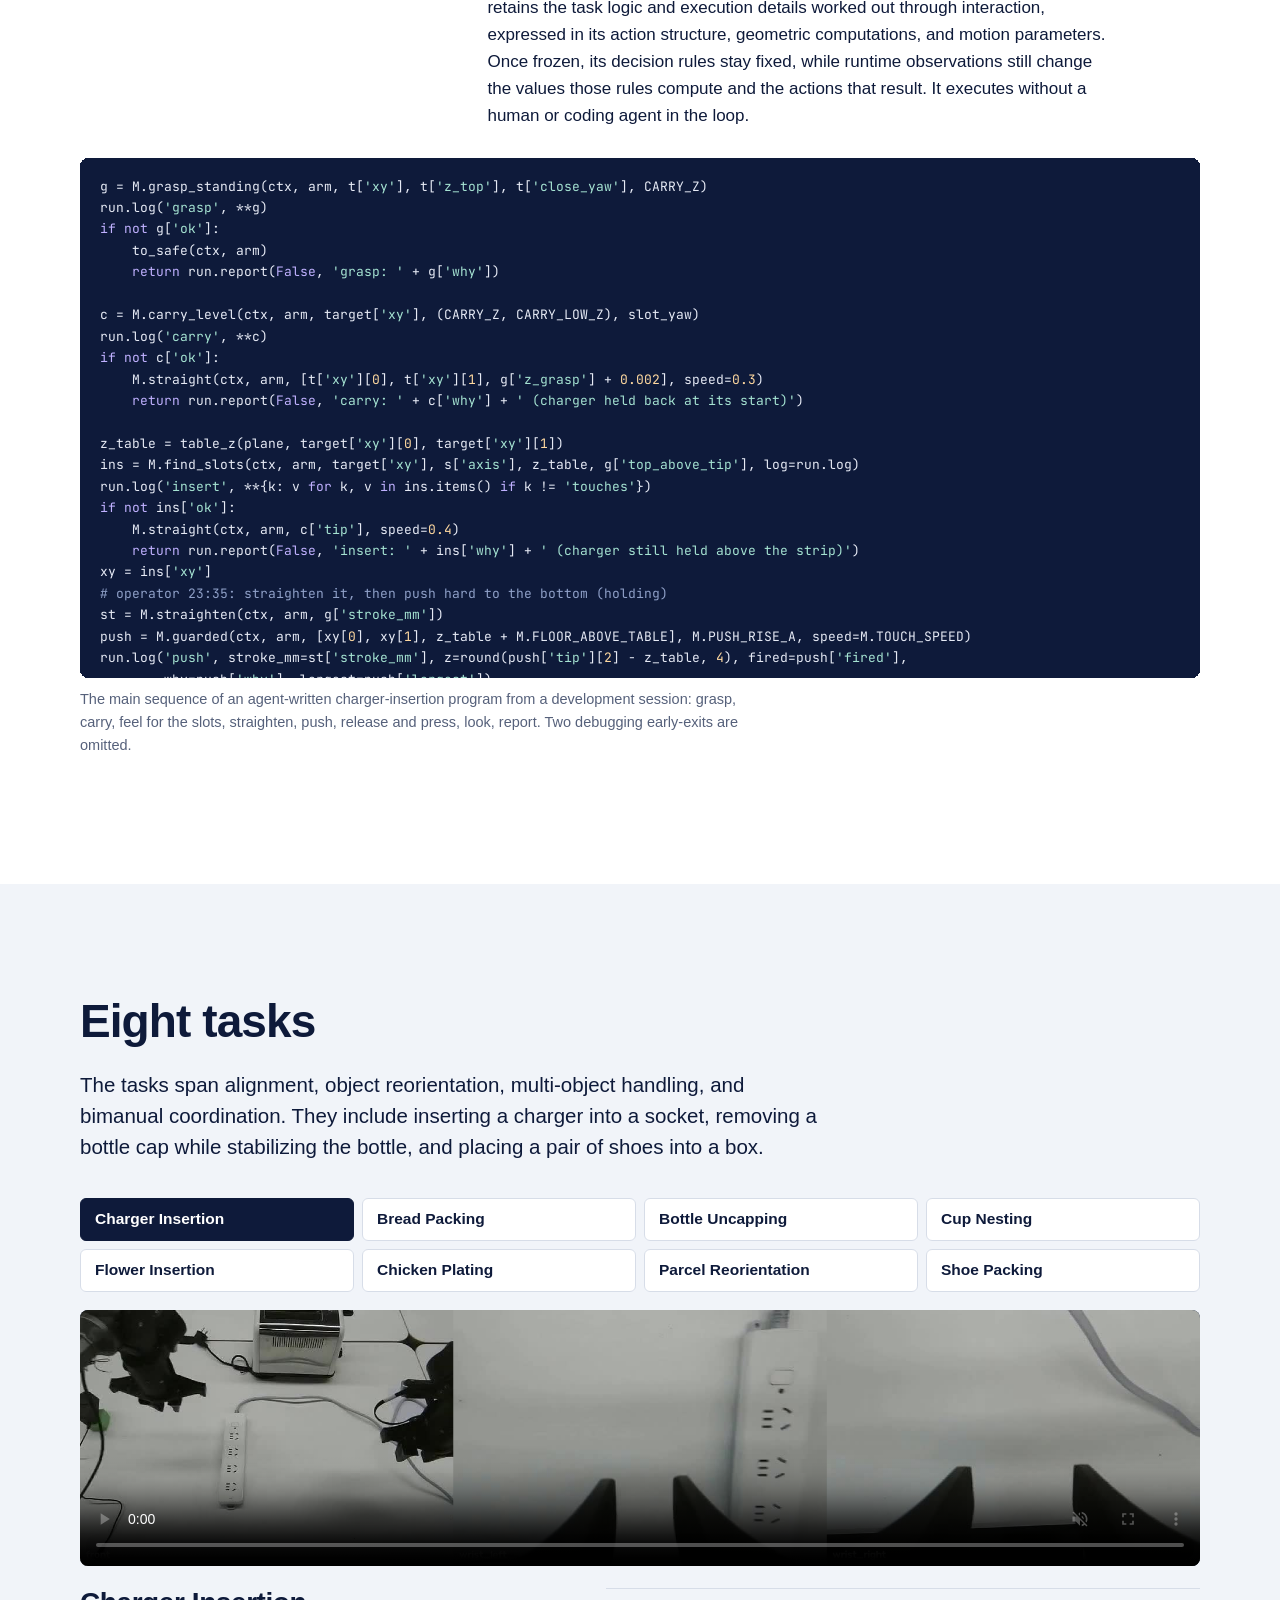
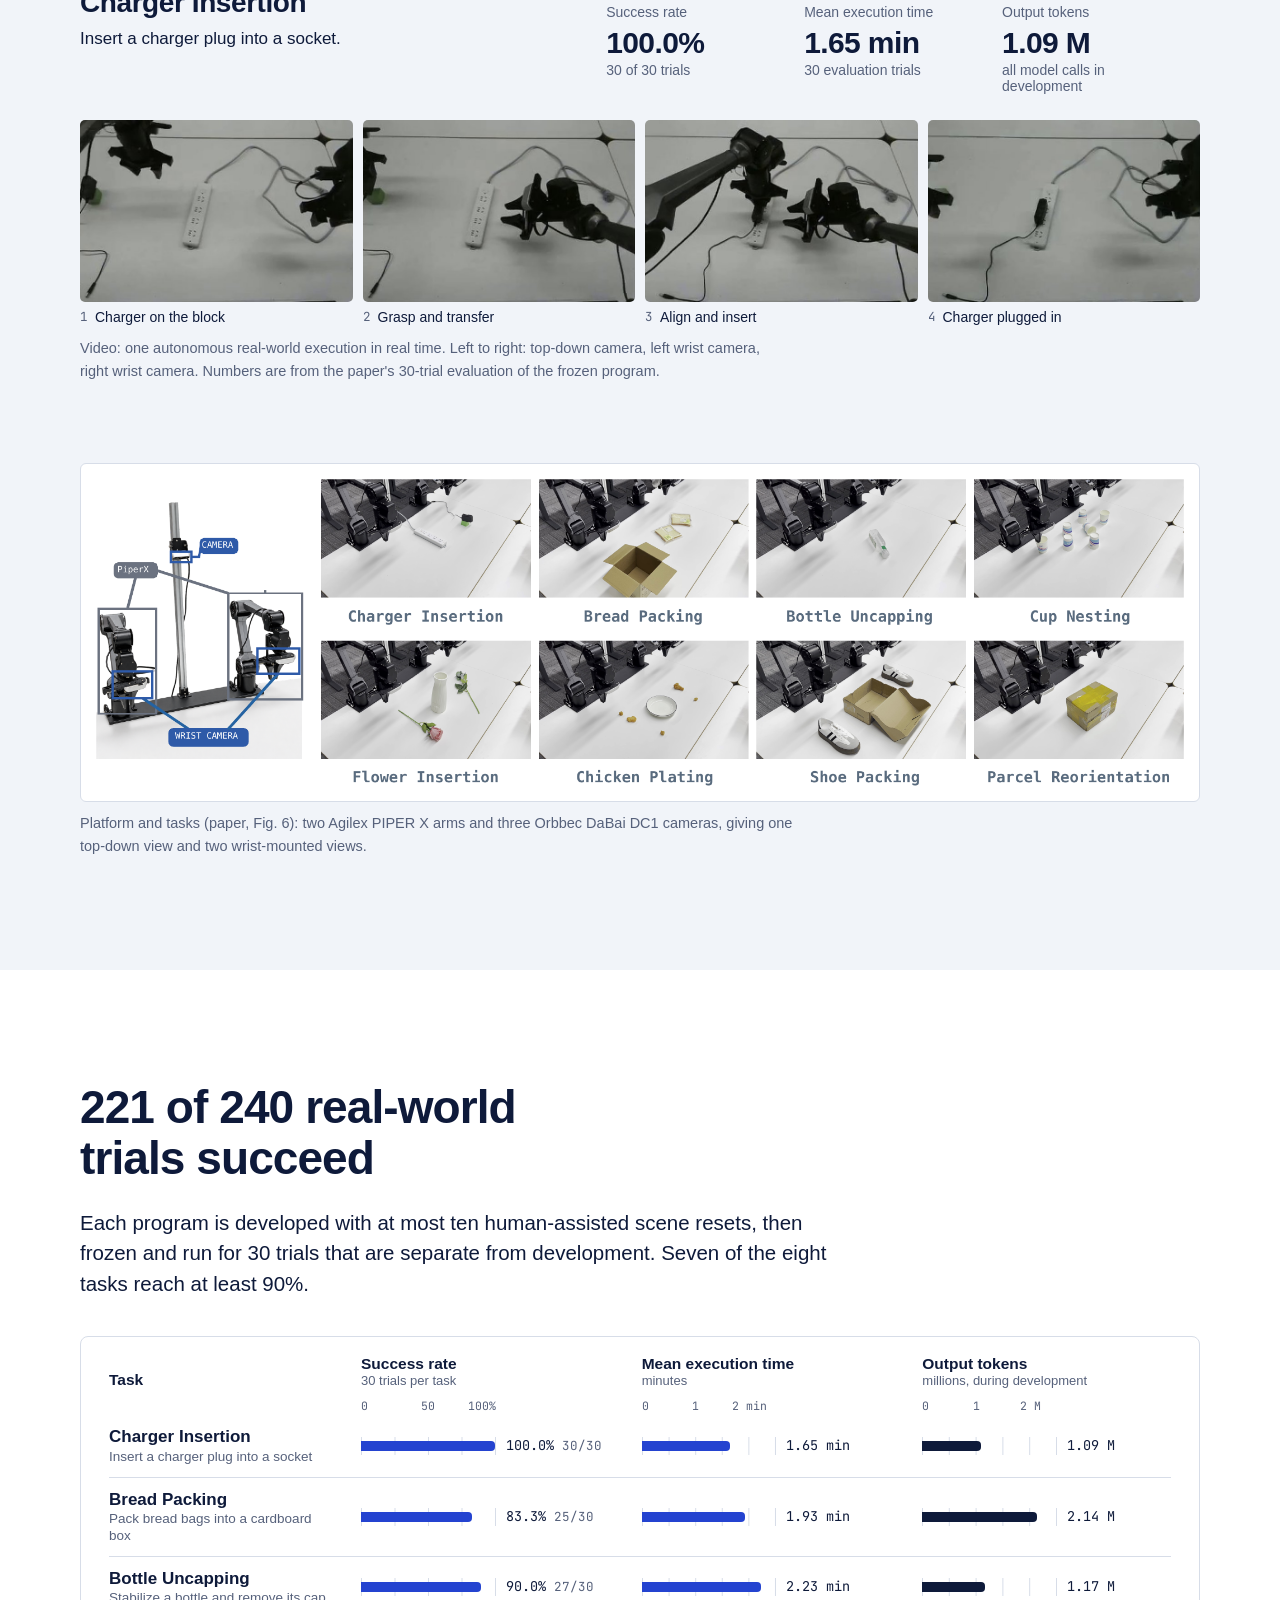
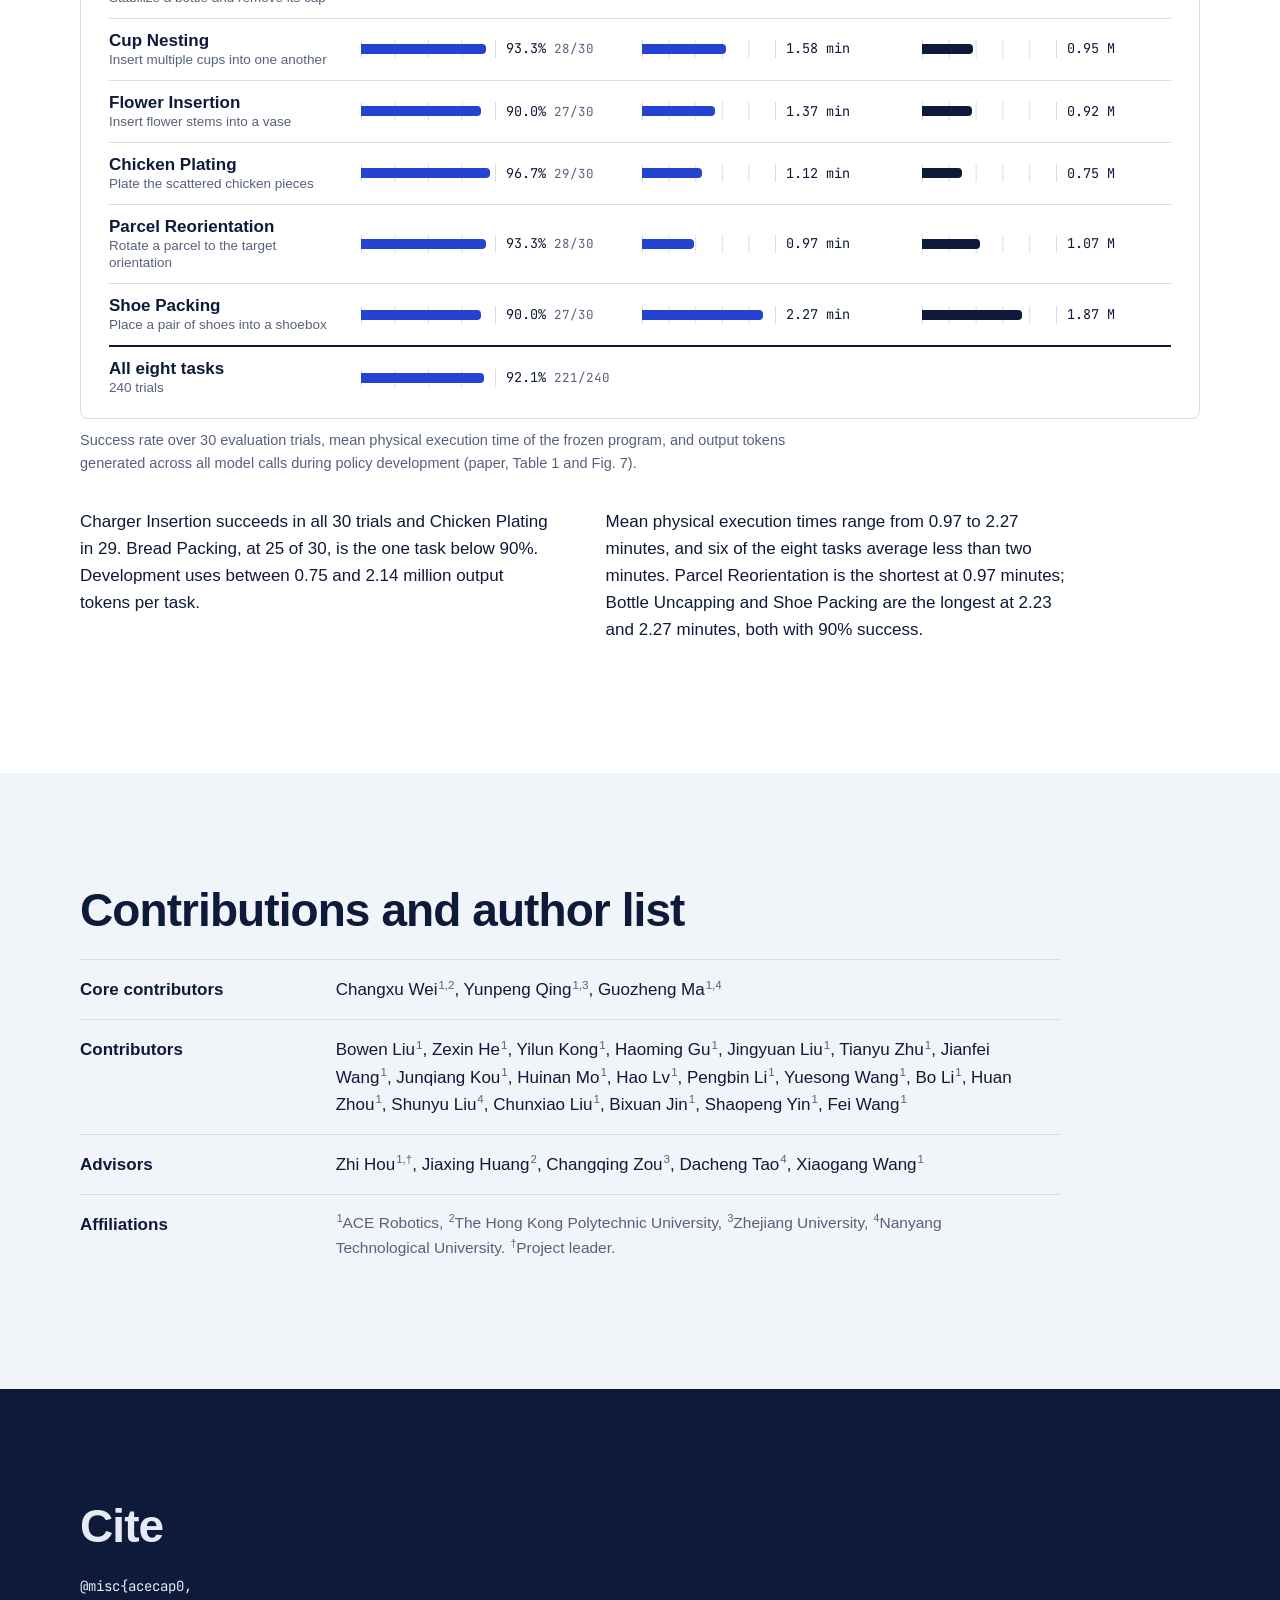
==== commit 672f9e51: "Update to the Nov 12 evening paper: PDF, abstract, Fig. 2-4 success rates Co-Authored-By: Claude Cod" ====
--- a/index.html
+++ b/index.html
@@ -65,7 +65,7 @@
   <div class="wrap two">
     <div>
       <h2>Abstract</h2>
-      <p class="abstract">Code as Policies (CaP) offers a route for general-purpose coding agents to acquire physical skills through experience and retain them in executable programs. As an agent refines its policy through real-world interaction, a central challenge is to achieve reliable performance on challenging tasks while limiting the cost of physical experimentation. We investigate human guidance as a source of priors for feasible actions and simulation as an auxiliary environment for exploring and testing candidate policies. Our findings favor robot demonstrations available on request and simulation used selectively during real-world policy refinement. These findings inform ACE-CaP-0, an agentic recipe that couples policy revision with experience acquisition through Demonstrations on Request and Simulation on Demand. Across eight real-world manipulation tasks spanning alignment, multi-object handling, and bimanual coordination, the resulting frozen programs achieve 92.1% success (221/240 trials). Mean execution times are 0.97–2.27 minutes. The programs execute with runtime perception and control, without a human or coding agent in the loop. These results highlight CaP’s potential to turn experience into reliable, reusable physical skills.</p>
+      <p class="abstract">Recent advances in frontier models have pushed the boundaries of agentic robot control, enabling agents to perform complex robotic tasks through reasoning and interaction. However, repeated calls to these models during execution can substantially increase task completion time. Code as Policies (CaP) offers a route for coding agents to acquire physical skills through experience and retain them in executable programs, allowing the reasoning invested in development to be reused across runs. Developing reliable code policies while limiting the cost of physical experimentation remains a central challenge. We investigate human guidance as a source of priors for feasible actions and simulation as an auxiliary environment for exploring and testing candidate policies. Our findings favor robot demonstrations available on request and simulation used selectively during real-world policy refinement. These findings inform ACE-CaP-0, an agentic recipe that couples policy revision with experience acquisition through Demonstrations on Request and Simulation on Demand. Across eight real-world manipulation tasks spanning alignment, multi-object handling, and bimanual coordination, the resulting frozen programs achieve 92.1% success (221/240 trials). Mean execution times across tasks range from 0.97 to 2.27 minutes. The programs execute with runtime perception and control, without a human or coding agent in the loop. These results highlight CaP’s potential to turn experience into reliable, reusable physical skills.</p>
     </div>
     <aside class="facts" aria-label="Evaluation at a glance">
       <h3>Evaluation at a glance</h3>
@@ -91,38 +91,38 @@
       <h3>What form of guidance?</h3>
       <p>Three forms of assistance, each available when the agent asks for it, in development without simulation. Robot demonstrations give the highest final success, and both demonstration conditions take less development time and fewer output tokens than text alone.</p>
       <figure class="fig">
-        <img src="static/img/fig2_guidance_form.png" alt="Guidance form for charger insertion. Textual guidance: 60% final real-world success, 5.9 hours of development, 0.86 million output tokens. Robot-egocentric human video: 73%, 3.8 hours, 0.75 million. Robot demonstration with video, trajectory and key joint pose: 86%, 3.7 hours, 0.73 million." loading="lazy" width="1903" height="734">
+        <img src="static/img/fig2_guidance_form.png" alt="Guidance form for charger insertion. Textual guidance: 60% final real-world success, 5.9 hours of development, 0.86 million output tokens. Robot-egocentric human video: 73.3%, 3.8 hours, 0.75 million. Robot demonstration with video, trajectory and key joint pose: 86.7%, 3.7 hours, 0.73 million." loading="lazy" width="1903" height="734">
         <figcaption>Guidance form (paper, Fig. 2). Final success rate over 30 real-world trials of each frozen program, development time, and output token usage.</figcaption>
       </figure>
       <ul class="conds">
         <li><b>Textual guidance</b><p class="cond-num"><strong>60%</strong> 5.9 h, 0.86 M tokens</p><p>Advice about manipulation strategies, action constraints, and corrections. No demonstration.</p></li>
-        <li><b>Robot-egocentric human video</b><p class="cond-num"><strong>73%</strong> 3.8 h, 0.75 M tokens</p><p>Text, plus videos of a person performing the task with their hands, recorded from the robot's execution viewpoint.</p></li>
-        <li><b>Robot demonstrations</b><p class="cond-num"><strong>86%</strong> 3.7 h, 0.73 M tokens</p><p>Text, plus kinesthetic demonstrations that provide video, arm trajectories, and key joint poses.</p></li>
+        <li><b>Robot-egocentric human video</b><p class="cond-num"><strong>73.3%</strong> 3.8 h, 0.75 M tokens</p><p>Text, plus videos of a person performing the task with their hands, recorded from the robot's execution viewpoint.</p></li>
+        <li><b>Robot demonstrations</b><p class="cond-num"><strong>86.7%</strong> 3.7 h, 0.73 M tokens</p><p>Text, plus kinesthetic demonstrations that provide video, arm trajectories, and key joint poses.</p></li>
       </ul>
     </article>
 
     <article class="study">
       <h3>When to provide it?</h3>
-      <p>The same textual guidance and robot demonstrations, handed over at the outset or requested by the agent. On request, final success is 86% against 53%, development time falls from 7.2 to 3.7 hours, and output tokens from 1.16 to 0.73 million.</p>
+      <p>The same textual guidance and robot demonstrations, handed over at the outset or requested by the agent. On request, final success is 86.7% against 53.3%, development time falls from 7.2 to 3.7 hours, and output tokens from 1.16 to 0.73 million.</p>
       <figure class="fig">
-        <img src="static/img/fig3_guidance_timing.png" alt="Guidance timing for charger insertion. Upfront guidance: 53% final real-world success, 7.2 hours of development, 1.16 million output tokens. On-request guidance: 86%, 3.7 hours, 0.73 million." loading="lazy" width="1898" height="614">
+        <img src="static/img/fig3_guidance_timing.png" alt="Guidance timing for charger insertion. Upfront guidance: 53.3% final real-world success, 7.2 hours of development, 1.16 million output tokens. On-request guidance: 86.7%, 3.7 hours, 0.73 million." loading="lazy" width="1898" height="614">
         <figcaption>Guidance timing (paper, Fig. 3). On-request guidance is the same development run as robot demonstrations above.</figcaption>
       </figure>
       <ul class="conds" style="--n:2">
-        <li><b>Upfront guidance</b><p class="cond-num"><strong>53%</strong> 7.2 h, 1.16 M tokens</p><p>The agent receives textual guidance and robot demonstrations at the start of development.</p></li>
-        <li><b>On-request guidance</b><p class="cond-num"><strong>86%</strong> 3.7 h, 0.73 M tokens</p><p>The agent decides whether and when to ask, before its first physical attempt or during later revision.</p></li>
+        <li><b>Upfront guidance</b><p class="cond-num"><strong>53.3%</strong> 7.2 h, 1.16 M tokens</p><p>The agent receives textual guidance and robot demonstrations at the start of development.</p></li>
+        <li><b>On-request guidance</b><p class="cond-num"><strong>86.7%</strong> 3.7 h, 0.73 M tokens</p><p>The agent decides whether and when to ask, before its first physical attempt or during later revision.</p></li>
       </ul>
     </article>
 
     <article class="study">
       <h3>How should simulation come in?</h3>
-      <p>Simulation as a separate stage before transfer, or as a tool the agent calls on during real-world development. Simulation on demand reaches 100% final success against 86% for real-only development, in 2.6 rather than 3.7 hours, with more output tokens.</p>
+      <p>Simulation as a separate stage before transfer, or as a tool the agent calls on during real-world development. Simulation on demand reaches 100% final success against 86.7% for real-only development, in 2.6 rather than 3.7 hours, with more output tokens.</p>
       <figure class="fig">
-        <img src="static/img/fig4_simulation.png" alt="Simulation protocols for charger insertion. Real-only: 86% final real-world success, 3.7 hours of development, 0.73 million output tokens. Sequential real-sim-real: 0%, 3.5 hours, 1.86 million. Simulation on demand: 100%, 2.6 hours, 1.09 million." loading="lazy" width="1936" height="916">
+        <img src="static/img/fig4_simulation.png" alt="Simulation protocols for charger insertion. Real-only: 86.7% final real-world success, 3.7 hours of development, 0.73 million output tokens. Sequential real-sim-real: 0%, 3.5 hours, 1.86 million. Simulation on demand: 100%, 2.6 hours, 1.09 million." loading="lazy" width="1936" height="916">
         <figcaption>Simulation protocols (paper, Fig. 4). Real-only is the same development run as robot demonstrations and on-request guidance above.</figcaption>
       </figure>
       <ul class="conds">
-        <li><b>Real-only</b><p class="cond-num"><strong>86%</strong> 3.7 h, 0.73 M tokens</p><p>Development through real-world execution and feedback, without simulation. Text and robot demonstrations on request.</p></li>
+        <li><b>Real-only</b><p class="cond-num"><strong>86.7%</strong> 3.7 h, 0.73 M tokens</p><p>Development through real-world execution and feedback, without simulation. Text and robot demonstrations on request.</p></li>
         <li><b>Sequential real-sim-real</b><p class="cond-num"><strong>0%</strong> 3.5 h, 1.86 M tokens</p><p>Demonstrations first, then a simulation built from the real setup and ten rounds of simulated exploration in four parallel environments, then transfer. The transferred program fails at grasping the plug: it was refined against cleaner simulated images and depth without the real sensor's close-range blind regions.</p></li>
         <li><b>Simulation on demand</b><p class="cond-num"><strong>100%</strong> 2.6 h, 1.09 M tokens</p><p>Development stays in the real-world loop. The agent decides whether and when to simulate, which task segment and initial state to examine, and which revisions to test. Text and robot demonstrations on request.</p></li>
       </ul>
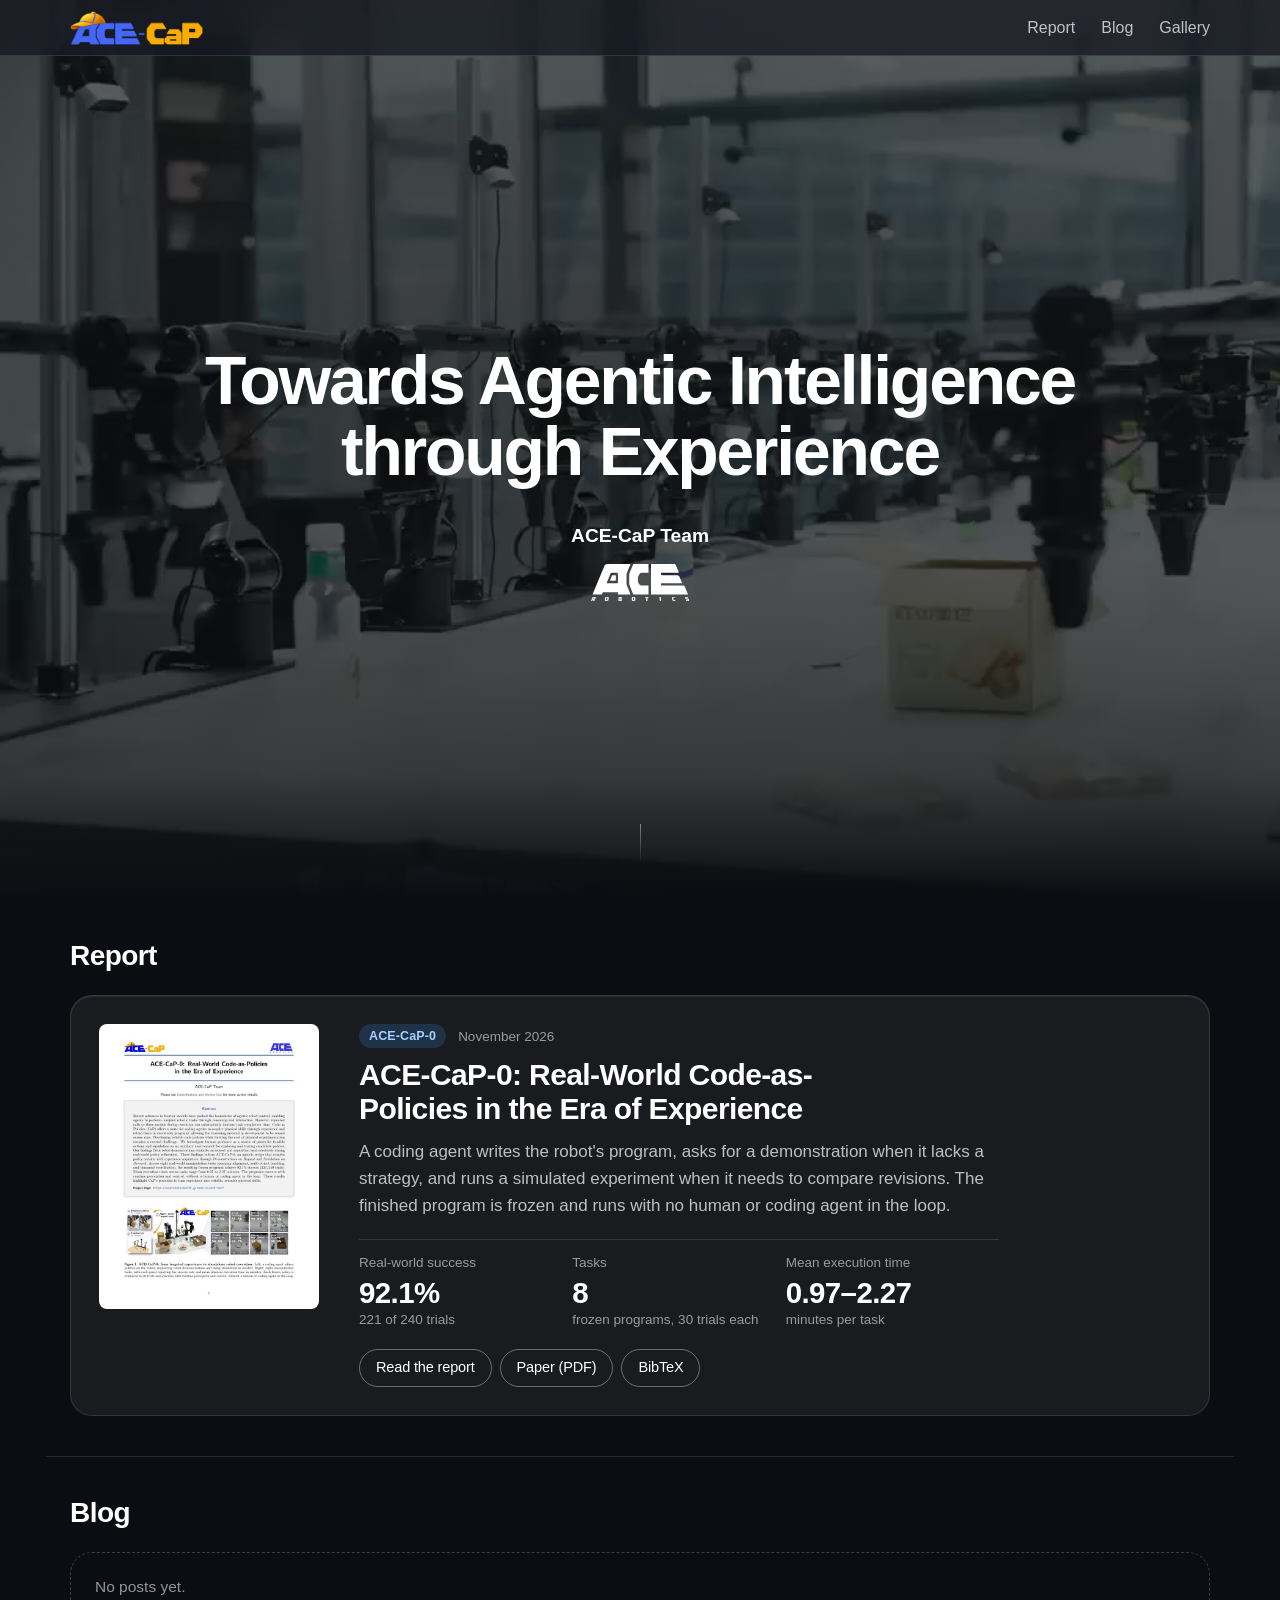
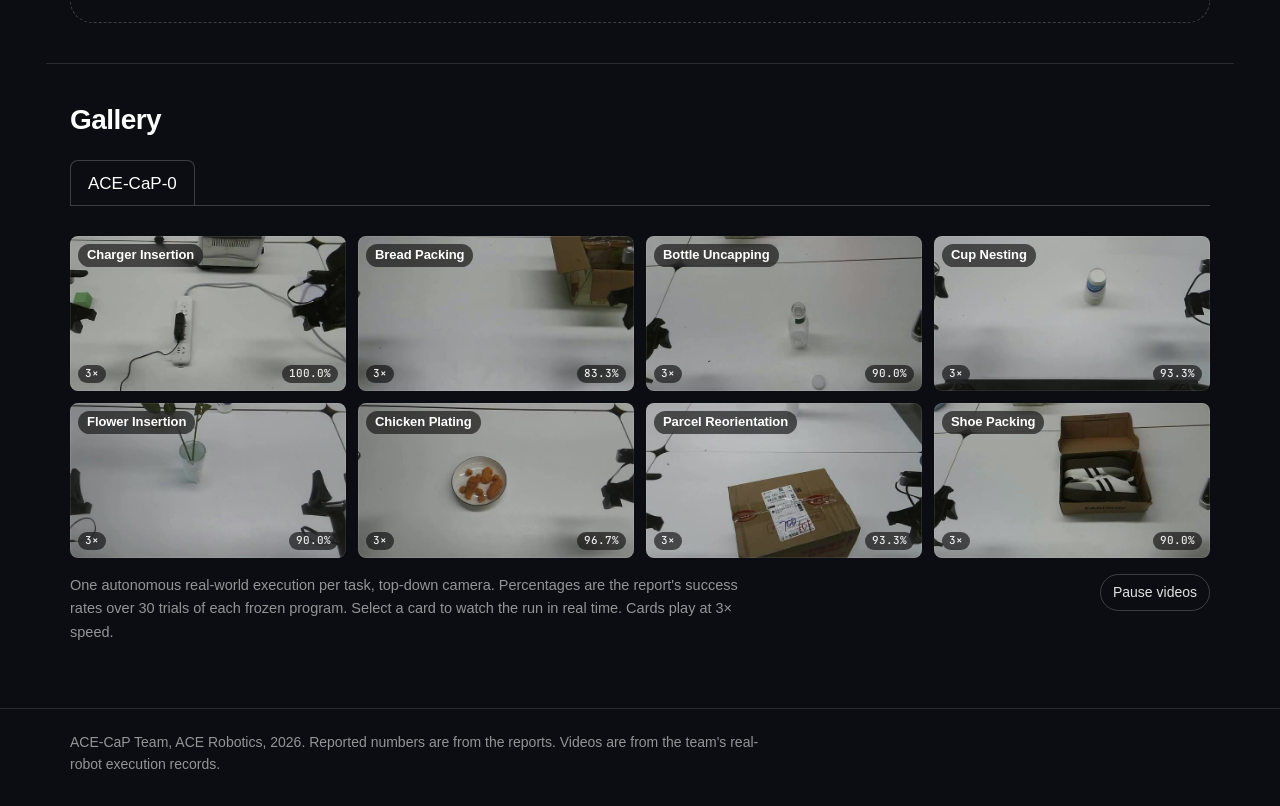
==== commit db001058: "Rebuild the site as the ACE-CaP home: hero, Report, Blog, Gallery The home page is now a dark, full-" ====
--- a/index.html
+++ b/index.html
@@ -3,396 +3,96 @@
 <head>
 <meta charset="utf-8">
 <meta name="viewport" content="width=device-width, initial-scale=1">
-<title>ACE-CaP-0: Real-World Code-as-Policies in the Era of Experience</title>
-<meta name="description" content="ACE-CaP-0 is a recipe for developing real-world code policies: a coding agent requests robot demonstrations and runs simulated experiments while it writes, tests and revises a robot program. Eight frozen programs reach 92.1% success over 240 real-world trials.">
-<meta property="og:title" content="ACE-CaP-0: Real-World Code-as-Policies in the Era of Experience">
-<meta property="og:description" content="Demonstrations on request, simulation on demand. Eight frozen programs, 240 real-world trials, 92.1% success.">
-<meta property="og:image" content="static/posters/charger.jpg">
+<meta name="theme-color" content="#0b0d12">
+<title>ACE-CaP: Towards Agentic Intelligence through Experience</title>
+<meta name="description" content="ACE-CaP, from ACE Robotics: coding agents that acquire physical skills through experience and keep them as executable programs. Reports, blog and real-robot galleries.">
+<meta property="og:title" content="ACE-CaP: Towards Agentic Intelligence through Experience">
+<meta property="og:description" content="Reports, blog and real-robot galleries from the ACE-CaP Team, ACE Robotics.">
+<meta property="og:image" content="static/posters/hero.jpg">
 <link rel="icon" type="image/png" href="static/img/favicon.png">
-<link rel="preload" href="static/fonts/bricolage-full.woff2" as="font" type="font/woff2" crossorigin>
-<link rel="stylesheet" href="static/css/style.css">
+<link rel="stylesheet" href="static/css/site.css">
+<script>document.documentElement.classList.add("js");</script>
 </head>
 <body>
 
-<a class="skip" href="#abstract">Skip to content</a>
+<a class="skip" href="#report">Skip to content</a>
 
 <header class="nav">
   <div class="wrap nav-in">
-    <a class="brand" href="#top"><img src="static/img/logo.png" alt="ACE-CaP" width="688" height="176"></a>
-    <nav aria-label="Sections">
-      <a href="#abstract">Abstract</a>
-      <a href="#investigation">Investigation</a>
-      <a href="#recipe">Recipe</a>
-      <a href="#tasks">Tasks</a>
-      <a href="#results">Results</a>
-      <a href="#authors">Authors</a>
-      <a href="#cite">Cite</a>
+    <a class="brand" href="#top" aria-label="ACE-CaP, home"><img src="static/img/logo-dark.png" alt="ACE-CaP" width="688" height="176"></a>
+    <nav class="nav-links" aria-label="Sections">
+      <a href="#report">Report</a>
+      <a href="#blog">Blog</a>
+      <a href="#gallery">Gallery</a>
     </nav>
-    <a class="nav-paper" href="static/ACE-CaP-0.pdf">Paper</a>
   </div>
 </header>
 
-<main id="top">
+<header class="hero" id="top">
+  <video class="hero-media" id="hero-video" poster="static/posters/hero.jpg" muted loop playsinline preload="auto" aria-hidden="true" tabindex="-1"></video>
+  <span class="hero-sheet" aria-hidden="true"></span>
+  <div class="hero-text">
+    <h1 class="hero-title" data-hero="1">Towards Agentic Intelligence<br> through Experience</h1>
+    <p class="hero-authors" data-hero="2">ACE-CaP Team</p>
+    <p class="hero-affil" data-hero="3"><img src="static/img/ace-robotics.svg" alt="ACE Robotics" width="98" height="37"></p>
+  </div>
+  <span class="hero-cue" aria-hidden="true"></span>
+</header>
 
-<section class="hero">
-  <div class="wrap">
-    <div class="hero-row">
-      <div>
-        <h1 class="hero-title">ACE-CaP-0: Real-World Code-as-Policies in the Era of Experience</h1>
-        <p class="hero-by">ACE-CaP Team, ACE Robotics<br><a href="#authors">Contributions and author list</a></p>
-      </div>
-      <div>
-        <p class="hero-lede">A coding agent writes the robot's program, asks for a demonstration when it lacks a strategy, and runs a simulated experiment when it needs to compare revisions. The finished program is frozen and runs with no human or coding agent in the loop.</p>
-        <div class="actions">
-          <a class="btn btn-solid" href="static/ACE-CaP-0.pdf">Read the paper (PDF)</a>
-          <a class="btn" href="#tasks">Watch all eight tasks</a>
-          <a class="btn" href="#cite">Cite</a>
-        </div>
+<main class="page">
+
+  <section class="section" id="report">
+    <div class="wrap">
+      <h2 class="section-title">Report</h2>
+      <div class="reports" id="reports"></div>
+    </div>
+  </section>
+
+  <section class="section" id="blog">
+    <div class="wrap">
+      <h2 class="section-title">Blog</h2>
+      <div id="posts"></div>
+    </div>
+  </section>
+
+  <section class="section" id="gallery">
+    <div class="wrap">
+      <h2 class="section-title">Gallery</h2>
+      <div class="tabs" id="gallery-tabs" role="tablist" aria-label="Galleries by report"></div>
+      <div class="cards" id="gallery-cards" role="tabpanel"></div>
+      <div class="gallery-foot">
+        <p id="gallery-note"></p>
+        <button class="quiet-btn" id="gallery-toggle" type="button" aria-pressed="false">Pause videos</button>
       </div>
     </div>
-  </div>
-</section>
-
-<section class="wall" aria-label="Eight tasks on the real robot">
-  <div class="wall-grid" id="wall"></div>
-  <div class="wrap wall-foot">
-    <p>One autonomous real-world execution per task, top-down camera, played at <span id="wall-speed">3×</span> speed. Percentages are the paper's success rates over 30 trials of each frozen program. Select a task to watch it in real time.</p>
-    <button class="wall-toggle" id="wall-toggle" type="button" aria-pressed="false">Pause videos</button>
-  </div>
-</section>
-
-<section class="sec" id="abstract">
-  <div class="wrap two">
-    <div>
-      <h2>Abstract</h2>
-      <p class="abstract">Recent advances in frontier models have pushed the boundaries of agentic robot control, enabling agents to perform complex robotic tasks through reasoning and interaction. However, repeated calls to these models during execution can substantially increase task completion time. Code as Policies (CaP) offers a route for coding agents to acquire physical skills through experience and retain them in executable programs, allowing the reasoning invested in development to be reused across runs. Developing reliable code policies while limiting the cost of physical experimentation remains a central challenge. We investigate human guidance as a source of priors for feasible actions and simulation as an auxiliary environment for exploring and testing candidate policies. Our findings favor robot demonstrations available on request and simulation used selectively during real-world policy refinement. These findings inform ACE-CaP-0, an agentic recipe that couples policy revision with experience acquisition through Demonstrations on Request and Simulation on Demand. Across eight real-world manipulation tasks spanning alignment, multi-object handling, and bimanual coordination, the resulting frozen programs achieve 92.1% success (221/240 trials). Mean execution times across tasks range from 0.97 to 2.27 minutes. The programs execute with runtime perception and control, without a human or coding agent in the loop. These results highlight CaP’s potential to turn experience into reliable, reusable physical skills.</p>
-    </div>
-    <aside class="facts" aria-label="Evaluation at a glance">
-      <h3>Evaluation at a glance</h3>
-      <dl>
-        <div><dt>Tasks</dt><dd>8 real-world manipulation tasks: alignment, object reorientation, multi-object handling, bimanual coordination</dd></div>
-        <div><dt>Robot</dt><dd>Two Agilex PIPER X arms, one top-down and two wrist cameras</dd></div>
-        <div><dt>Coding agent</dt><dd>Claude Opus 5.5</dd></div>
-        <div><dt>Development budget</dt><dd>At most 10 human-assisted scene resets per task, not counting resets for demonstrations</dd></div>
-        <div><dt>Evaluation</dt><dd>30 trials per frozen program, no further updates</dd></div>
-        <div><dt>Mean execution time</dt><dd>0.97 to 2.27 minutes per task</dd></div>
-        <div><dt>Overall success</dt><dd>221 of 240 trials (92.1%); at least 90% on 7 of 8 tasks</dd></div>
-      </dl>
-    </aside>
-  </div>
-</section>
-
-<section class="sec sec-mist" id="investigation">
-  <div class="wrap">
-    <h2>What experience to acquire, and when</h2>
-    <p class="lede">A study on charger insertion motivates the recipe. Six development conditions, one development run each, address three questions: what form of guidance to provide, when to provide it, and how to bring simulation into exploration. All use the same foundation model, task instruction, and interfaces, with at most ten human-assisted scene resets. Each resulting program is frozen and run for 30 real-world trials.</p>
-
-    <article class="study">
-      <h3>What form of guidance?</h3>
-      <p>Three forms of assistance, each available when the agent asks for it, in development without simulation. Robot demonstrations give the highest final success, and both demonstration conditions take less development time and fewer output tokens than text alone.</p>
-      <figure class="fig">
-        <img src="static/img/fig2_guidance_form.png" alt="Guidance form for charger insertion. Textual guidance: 60% final real-world success, 5.9 hours of development, 0.86 million output tokens. Robot-egocentric human video: 73.3%, 3.8 hours, 0.75 million. Robot demonstration with video, trajectory and key joint pose: 86.7%, 3.7 hours, 0.73 million." loading="lazy" width="1903" height="734">
-        <figcaption>Guidance form (paper, Fig. 2). Final success rate over 30 real-world trials of each frozen program, development time, and output token usage.</figcaption>
-      </figure>
-      <ul class="conds">
-        <li><b>Textual guidance</b><p class="cond-num"><strong>60%</strong> 5.9 h, 0.86 M tokens</p><p>Advice about manipulation strategies, action constraints, and corrections. No demonstration.</p></li>
-        <li><b>Robot-egocentric human video</b><p class="cond-num"><strong>73.3%</strong> 3.8 h, 0.75 M tokens</p><p>Text, plus videos of a person performing the task with their hands, recorded from the robot's execution viewpoint.</p></li>
-        <li><b>Robot demonstrations</b><p class="cond-num"><strong>86.7%</strong> 3.7 h, 0.73 M tokens</p><p>Text, plus kinesthetic demonstrations that provide video, arm trajectories, and key joint poses.</p></li>
-      </ul>
-    </article>
-
-    <article class="study">
-      <h3>When to provide it?</h3>
-      <p>The same textual guidance and robot demonstrations, handed over at the outset or requested by the agent. On request, final success is 86.7% against 53.3%, development time falls from 7.2 to 3.7 hours, and output tokens from 1.16 to 0.73 million.</p>
-      <figure class="fig">
-        <img src="static/img/fig3_guidance_timing.png" alt="Guidance timing for charger insertion. Upfront guidance: 53.3% final real-world success, 7.2 hours of development, 1.16 million output tokens. On-request guidance: 86.7%, 3.7 hours, 0.73 million." loading="lazy" width="1898" height="614">
-        <figcaption>Guidance timing (paper, Fig. 3). On-request guidance is the same development run as robot demonstrations above.</figcaption>
-      </figure>
-      <ul class="conds" style="--n:2">
-        <li><b>Upfront guidance</b><p class="cond-num"><strong>53.3%</strong> 7.2 h, 1.16 M tokens</p><p>The agent receives textual guidance and robot demonstrations at the start of development.</p></li>
-        <li><b>On-request guidance</b><p class="cond-num"><strong>86.7%</strong> 3.7 h, 0.73 M tokens</p><p>The agent decides whether and when to ask, before its first physical attempt or during later revision.</p></li>
-      </ul>
-    </article>
-
-    <article class="study">
-      <h3>How should simulation come in?</h3>
-      <p>Simulation as a separate stage before transfer, or as a tool the agent calls on during real-world development. Simulation on demand reaches 100% final success against 86.7% for real-only development, in 2.6 rather than 3.7 hours, with more output tokens.</p>
-      <figure class="fig">
-        <img src="static/img/fig4_simulation.png" alt="Simulation protocols for charger insertion. Real-only: 86.7% final real-world success, 3.7 hours of development, 0.73 million output tokens. Sequential real-sim-real: 0%, 3.5 hours, 1.86 million. Simulation on demand: 100%, 2.6 hours, 1.09 million." loading="lazy" width="1936" height="916">
-        <figcaption>Simulation protocols (paper, Fig. 4). Real-only is the same development run as robot demonstrations and on-request guidance above.</figcaption>
-      </figure>
-      <ul class="conds">
-        <li><b>Real-only</b><p class="cond-num"><strong>86.7%</strong> 3.7 h, 0.73 M tokens</p><p>Development through real-world execution and feedback, without simulation. Text and robot demonstrations on request.</p></li>
-        <li><b>Sequential real-sim-real</b><p class="cond-num"><strong>0%</strong> 3.5 h, 1.86 M tokens</p><p>Demonstrations first, then a simulation built from the real setup and ten rounds of simulated exploration in four parallel environments, then transfer. The transferred program fails at grasping the plug: it was refined against cleaner simulated images and depth without the real sensor's close-range blind regions.</p></li>
-        <li><b>Simulation on demand</b><p class="cond-num"><strong>100%</strong> 2.6 h, 1.09 M tokens</p><p>Development stays in the real-world loop. The agent decides whether and when to simulate, which task segment and initial state to examine, and which revisions to test. Text and robot demonstrations on request.</p></li>
-      </ul>
-    </article>
-
-    <p class="aside study-note">Percentages are final real-world success over 30 trials of the frozen program. Development time is elapsed hours, including model calls, simulated experiments, and real-world interaction; tokens are output tokens across all model calls during development. Each condition is a single development run on one task, so the 30 trials measure the reliability of the resulting program, while the repeatability of the development process remains to be established.</p>
-  </div>
-</section>
-
-<section class="sec" id="recipe">
-  <div class="wrap">
-    <h2>One development loop, two sources of experience</h2>
-    <div class="cols">
-      <p>The working artifact is a program. The agent starts from a task instruction, observations of the workspace, and the robot's perception and control interfaces, and writes code that specifies action sequences, geometric computations, motion parameters, and gripper commands.</p>
-      <p>At each step it weighs the current program against the evidence it has and the question that is still open. It can revise the code, request a demonstration, organize a simulated experiment, or run a candidate on the robot. Neither demonstrations nor simulation is required in every iteration.</p>
-    </div>
-    <figure class="fig fig-wide">
-      <img src="static/img/fig5_recipe.png" alt="Diagram of ACE-CaP-0. Policy development: the coding agent develops an evolving code policy through a shared robot toolbox and real-world interaction, requesting demonstrations and simulation as needed. Policy execution: the frozen code policy drives the robot with no human or coding agent in the loop." loading="lazy" width="1941" height="1354">
-      <figcaption>From policy development to standalone execution (paper, Fig. 5). During development the agent writes and revises the policy using real-world feedback, through a robot toolbox it also uses for direct exploration; it can request kinesthetic demonstrations or test candidate code in simulation for a chosen task segment and initial state. The resulting policy is frozen and executes without a human or coding agent in the loop.</figcaption>
-    </figure>
-
-    <!-- Demonstrations on request -->
-    <article class="strand strand-demo" id="demonstrations">
-      <header class="strand-head">
-        <h3>Demonstrations on request</h3>
-        <p>The agent asks for a demonstration when it judges that seeing how a person performs the task with the robot would help it build or revise the policy. A person physically guides the arms through the task; the agent receives video, recorded arm trajectories, and key joint poses that capture the arm configurations at critical stages, and reads them together. The demonstrated action order and arm roles inform the program's structure; approach directions, motion paths, and key joint poses inform individual actions.</p>
-      </header>
-
-      <div class="log">
-        <p class="log-title">From a charger-insertion development log</p>
-        <p class="log-note">Messages are translated from the Chinese originals and abridged. In this session the protocol had the agent begin with one whole-task demonstration; the later question was the agent's own decision.</p>
-
-        <ol class="thread">
-          <li>
-            <span class="who who-agent">Agent asks</span>
-            <blockquote>Please guide the robot arm by hand through the whole task once: insert the white charger on the table into the power strip. Do it the way you think is best. Please note how you grasp the charger so that the pins end up pointing down, and push down until its bottom sits flat on the strip. Pause for a second or two at the key positions (before the grasp, after the grasp, when aligned with the socket, after insertion) so that I can find the key poses in the recording, and open and close the gripper as you go.</blockquote>
-          </li>
-          <li>
-            <span class="who who-human">Person demonstrates</span>
-            <div class="frames frames-4">
-              <figure><img src="static/img/demo/teach_1.jpg" alt="Top-down camera: two hands guide the left gripper over a power strip." loading="lazy" width="640" height="480"><figcaption>Guiding the left arm to the strip</figcaption></figure>
-              <figure><img src="static/img/demo/teach_2.jpg" alt="Wrist camera: fingers pinch the gripper's fingers while it holds the charger in the socket." loading="lazy" width="640" height="480"><figcaption>Pushing in, hand squeezing the gripper fingers</figcaption></figure>
-              <figure><img src="static/img/demo/teach_3.jpg" alt="Wrist camera: closed gripper fingertips press on top of the white charger standing in the socket." loading="lazy" width="640" height="480"><figcaption>Fingers closed, pressing the charger's top</figcaption></figure>
-              <figure><img src="static/img/demo/teach_4.jpg" alt="Top-down camera: charger plugged into the strip, both arms parked." loading="lazy" width="640" height="480"><figcaption>End state</figcaption></figure>
-            </div>
-            <div class="chart" id="teach-chart" role="img" aria-label="Recorded left-arm trajectory of the demonstration: fingertip height and gripper opening over 49 seconds."></div>
-            <p class="chart-cap">What the agent receives besides video: the recorded left-arm fingertip height and gripper opening of this demonstration. The closing press, with the gripper shut, is the step the agent first overlooked.</p>
-          </li>
-          <li>
-            <span class="who who-agent">Agent reads the recording</span>
-            <blockquote class="en">during the held push the operator's hands PINCHED the gripper fingers (much more squeeze than the robot's 2 N); after release the charger stood deep; the closed fingertips then visibly pressed its top</blockquote>
-            <p class="aside">From the agent's own notes, in English in the original.</p>
-          </li>
-          <li>
-            <span class="who who-agent">Agent asks again, after three failed insertions</span>
-            <blockquote>I have now failed this step three times. Holding the charger, I align it with the slots and push down, but the pins go in only 5–8 mm and then stop: the gripper squeezes with about 2 N at most, and pushing further makes the charger slide up between the fingers. As soon as I open the gripper the charger springs out and falls over. How did you manage it in your demonstration? A. Release as soon as the pins enter, then press the top with closed fingertips. B. Push the pins in deep before releasing (how deep?). C. Support the charger with the other hand. D. Something else.</blockquote>
-          </li>
-          <li>
-            <span class="who who-human">Person answers</span>
-            <blockquote>B. Push in deep first: until the gripper itself bottoms out, rather than the pins, which is hard and may not succeed. Only then release.</blockquote>
-          </li>
-          <li>
-            <span class="who who-code">What ends up in the program</span>
-            <pre class="code" data-lang="python"><code>def release_and_press(ctx, arm, xy, z_table, stroke_mm):
-    """Let go of the charger standing in the socket at XY (the table at Z_TABLE) without touching it, then with the
-    closed fingertips find its top and press it home (the 17:02 demo's last step), and touch it again to check.
-
-    Pressed up to PRESS_TRIES times until a light touch finds the top at the seated height (operator 11-11 00:03:
-    用合拢的夹爪从充电器顶上竖直往下用力压到底). Returns {'ok', 'seated', 'touch' (first touch over the table),
-    'after' (last touch), 'presses'}."""
-    gripper(ctx, arm, max(stroke_mm - RELAX_BELOW_MM, 0))
-    gripper(ctx, arm, RELEASE_MM)
-    straight(ctx, arm, [xy[0], xy[1], z_table + CLEAR_ABOVE_TABLE], speed=LIFT_SPEED)
-    gripper(ctx, arm, 0)
-    t = touch_top(ctx, arm, xy, z_table)
-    ...</code></pre>
-            <p class="aside">Agent-written code from the same session, unedited apart from truncation. The docstring cites the demonstration and the operator's advice (the Chinese reads: "with the gripper closed, press straight down hard on the charger's top until it is fully in").</p>
-          </li>
-        </ol>
-      </div>
-    </article>
-
-    <!-- Simulation on demand -->
-    <article class="strand strand-sim" id="simulation">
-      <header class="strand-head">
-        <h3>Simulation on demand</h3>
-        <p>A simulated experiment starts from a development question: does an approach path avoid an obstruction, how does a motion parameter change the interaction, in what order should coordinated actions run. The agent chooses the task segment, the initial state, and the candidate changes to test, then interprets the outcome against the question that motivated it. The conclusion applies to the behavior and conditions that experiment examined; physical execution then tests the revision on the robot.</p>
-      </header>
-
-      <div class="log">
-        <p class="log-title">From a parcel-reorientation development log</p>
-        <p class="log-note">One evening, two simulated experiments, each answered in about ten minutes. Messages are translated from the Chinese originals and abridged.</p>
-
-        <ol class="thread">
-          <li>
-            <span class="who who-robot">On the robot</span>
-            <p>The parcel lies very close to the robot, rotated 45°. The program finds no start pose that both hands can reach and stops without moving.</p>
-          </li>
-          <li>
-            <span class="who who-agent">Agent revises the code and asks for an experiment</span>
-            <blockquote>Scene: the box lies close to the robot, between the arms, rotated 45°, label not facing up. The program should push the box outwards before turning it, but before the push it finds no grasp both hands can reach (28 candidates rejected), so it stops. Change: when sliding or pushing, also try contact points offset by 3 and 4.5 cm with the hand tilted 15° or 20°; if one pair of faces fails, try the other pair. Please use this box position and angle (x 0.24–0.27 m, 42°–48°, both directions), run the whole flow five times, and check whether the push, turn, flip and pull-back all succeed.</blockquote>
-          </li>
-          <li>
-            <span class="who who-sim">In simulation</span>
-            <div class="frames frames-2">
-              <figure><img src="static/img/sim/parcel_twin_start.jpg" alt="Digital twin, top-down camera: a taped cardboard box lies rotated between two grippers." loading="lazy" width="640" height="320"><figcaption>One of the five initial states in the twin</figcaption></figure>
-              <figure><img src="static/img/sim/parcel_twin_done.jpg" alt="Digital twin, top-down camera: the box squared up with its shipping label facing up." loading="lazy" width="640" height="320"><figcaption>The same state after the final revision: label up</figcaption></figure>
-            </div>
-            <p>Five initial states run in four parallel digital twins, with the candidate code unchanged and no agent in the loop. The previous code reproduces the real stop. The revision succeeds in four of five; in the fifth the backend refuses a two-arm straight-line move, because the right arm cannot reach the pose 77% of the way along the line.</p>
-          </li>
-          <li>
-            <span class="who who-robot">On the robot</span>
-            <p>The next real run meets the same refusal, 65% of the way along the line.</p>
-          </li>
-          <li>
-            <span class="who who-agent">Agent finds the cause</span>
-            <p>The right wrist's last joint sits within a few hundredths of a radian of its limit at the pre-pose, while the start pose was solved with the opposite half-turn, so the straight line between them runs into the limit. The fix rejects candidates whose waypoints mix half-turn solutions. Replaying the planner on 674 box measurements recorded on the robot leaves 672 plans unchanged; the other two are this scene.</p>
-          </li>
-          <li>
-            <span class="who who-sim">In simulation</span>
-            <p>The same five states again. The previous code reproduces the refusal; the fix succeeds in five of five.</p>
-          </li>
-          <li>
-            <span class="who who-robot">On the robot</span>
-            <p>The next real run finds a start pose, pushes the parcel 9.3 cm and turns it, with no refusal. A flip check later in that run failed for an unrelated reason and was revised separately.</p>
-          </li>
-        </ol>
-
-        <div class="twin">
-          <div class="frames frames-2">
-            <figure><img src="static/img/sim/uncap_real.jpg" alt="Real top-down camera view: a clear bottle with a white cap on a white table." loading="lazy" width="640" height="404"><figcaption>Real camera</figcaption></figure>
-            <figure><img src="static/img/sim/uncap_twin.jpg" alt="Digital-twin rendering of the same scene: the bottle at the same place and tilt." loading="lazy" width="640" height="404"><figcaption>Digital twin</figcaption></figure>
-          </div>
-          <p>The same initial state of bottle uncapping, seen by the real camera and rendered in the twin. The twins mirror the station's kinematics, camera poses, fixed obstacles and safety checks. That makes them good at questions of geometry and control flow like the one above; the reliability of contact, such as a grasp or an insertion, is left to the robot.</p>
-        </div>
-      </div>
-    </article>
-
-    <!-- The program -->
-    <article class="strand strand-code" id="program">
-      <header class="strand-head">
-        <h3>The policy is a program</h3>
-        <p>At the end of development the agent produces a condensed code policy that retains the task logic and execution details worked out through interaction, expressed in its action structure, geometric computations, and motion parameters. Once frozen, its decision rules stay fixed, while runtime observations still change the values those rules compute and the actions that result. It executes without a human or coding agent in the loop.</p>
-      </header>
-      <pre class="code code-tall" data-lang="python"><code>g = M.grasp_standing(ctx, arm, t['xy'], t['z_top'], t['close_yaw'], CARRY_Z)
-run.log('grasp', **g)
-if not g['ok']:
-    to_safe(ctx, arm)
-    return run.report(False, 'grasp: ' + g['why'])
-
-c = M.carry_level(ctx, arm, target['xy'], (CARRY_Z, CARRY_LOW_Z), slot_yaw)
-run.log('carry', **c)
-if not c['ok']:
-    M.straight(ctx, arm, [t['xy'][0], t['xy'][1], g['z_grasp'] + 0.002], speed=0.3)
-    return run.report(False, 'carry: ' + c['why'] + ' (charger held back at its start)')
-
-z_table = table_z(plane, target['xy'][0], target['xy'][1])
-ins = M.find_slots(ctx, arm, target['xy'], s['axis'], z_table, g['top_above_tip'], log=run.log)
-run.log('insert', **{k: v for k, v in ins.items() if k != 'touches'})
-if not ins['ok']:
-    M.straight(ctx, arm, c['tip'], speed=0.4)
-    return run.report(False, 'insert: ' + ins['why'] + ' (charger still held above the strip)')
-xy = ins['xy']
-# operator 23:35: straighten it, then push hard to the bottom (holding)
-st = M.straighten(ctx, arm, g['stroke_mm'])
-push = M.guarded(ctx, arm, [xy[0], xy[1], z_table + M.FLOOR_ABOVE_TABLE], M.PUSH_RISE_A, speed=M.TOUCH_SPEED)
-run.log('push', stroke_mm=st['stroke_mm'], z=round(push['tip'][2] - z_table, 4), fired=push['fired'],
-        why=push['why'], largest=push['largest'])
-
-p = M.release_and_press(ctx, arm, xy, z_table, st['stroke_mm'])
-run.log('press', **p)
-M.straight(ctx, arm, [xy[0], xy[1], z_table + M.CLEAR_ABOVE_TABLE], speed=0.4)
-fid = V.observe(ctx, ['front', 'wrist_right', 'wrist_' + arm])
-run.log('final_view', frame=fid)
-if not p['ok']:
-    ctx.value('piper_park')
-    return run.report(False, 'press: ' + p['why'], frame=fid, press=p)
-M.gripper(ctx, arm, 0)
-ctx.value('piper_park')
-return run.report(True, socket=xy, kind=target['kind'], press=p, frame=fid)</code></pre>
-      <p class="aside">The main sequence of an agent-written charger-insertion program from a development session: grasp, carry, feel for the slots, straighten, push, release and press, look, report. Two debugging early-exits are omitted.</p>
-    </article>
-  </div>
-</section>
-
-<section class="sec sec-mist" id="tasks">
-  <div class="wrap">
-    <h2>Eight tasks</h2>
-    <p class="lede">The tasks span alignment, object reorientation, multi-object handling, and bimanual coordination. They include inserting a charger into a socket, removing a bottle cap while stabilizing the bottle, and placing a pair of shoes into a box.</p>
-
-    <div class="picker" role="tablist" aria-label="Tasks" id="picker"></div>
-
-    <div class="task" id="task-panel" role="tabpanel" aria-live="polite">
-      <div class="task-video" id="task-video"></div>
-      <div class="task-body">
-        <div class="task-text">
-          <h3 id="task-name"></h3>
-          <p id="task-desc"></p>
-        </div>
-        <dl class="task-stats" id="task-stats"></dl>
-      </div>
-      <div class="story" id="task-story"></div>
-      <p class="aside" id="task-note"></p>
-    </div>
-
-    <figure class="fig fig-wide platform">
-      <img src="static/img/fig6_platform.png" alt="The dual-arm platform: two Agilex PIPER X arms on a tabletop, a camera on a mast between them and a camera on each wrist, beside representative scenes of the eight tasks." loading="lazy" width="1956" height="559">
-      <figcaption>Platform and tasks (paper, Fig. 6): two Agilex PIPER X arms and three Orbbec DaBai DC1 cameras, giving one top-down view and two wrist-mounted views.</figcaption>
-    </figure>
-  </div>
-</section>
-
-<section class="sec" id="results">
-  <div class="wrap">
-    <h2>221 of 240 real-world trials succeed</h2>
-    <p class="lede">Each program is developed with at most ten human-assisted scene resets, then frozen and run for 30 trials that are separate from development. Seven of the eight tasks reach at least 90%.</p>
-
-    <div class="tablechart" id="results-table"></div>
-    <p class="chart-cap">Success rate over 30 evaluation trials, mean physical execution time of the frozen program, and output tokens generated across all model calls during policy development (paper, Table 1 and Fig. 7).</p>
-
-    <div class="cols cols-notes">
-      <p>Charger Insertion succeeds in all 30 trials and Chicken Plating in 29. Bread Packing, at 25 of 30, is the one task below 90%. Development uses between 0.75 and 2.14 million output tokens per task.</p>
-      <p>Mean physical execution times range from 0.97 to 2.27 minutes, and six of the eight tasks average less than two minutes. Parcel Reorientation is the shortest at 0.97 minutes; Bottle Uncapping and Shoe Packing are the longest at 2.23 and 2.27 minutes, both with 90% success.</p>
-    </div>
-  </div>
-</section>
-
-<section class="sec sec-mist" id="authors">
-  <div class="wrap">
-    <h2>Contributions and author list</h2>
-    <dl class="team">
-      <div><dt>Core contributors</dt><dd>Changxu Wei<sup>1,2</sup>, Yunpeng Qing<sup>1,3</sup>, Guozheng Ma<sup>1,4</sup></dd></div>
-      <div><dt>Contributors</dt><dd>Bowen Liu<sup>1</sup>, Zexin He<sup>1</sup>, Yilun Kong<sup>1</sup>, Haoming Gu<sup>1</sup>, Jingyuan Liu<sup>1</sup>, Tianyu Zhu<sup>1</sup>, Jianfei Wang<sup>1</sup>, Junqiang Kou<sup>1</sup>, Huinan Mo<sup>1</sup>, Hao Lv<sup>1</sup>, Pengbin Li<sup>1</sup>, Yuesong Wang<sup>1</sup>, Bo Li<sup>1</sup>, Huan Zhou<sup>1</sup>, Shunyu Liu<sup>4</sup>, Chunxiao Liu<sup>1</sup>, Bixuan Jin<sup>1</sup>, Shaopeng Yin<sup>1</sup>, Fei Wang<sup>1</sup></dd></div>
-      <div><dt>Advisors</dt><dd>Zhi Hou<sup>1,†</sup>, Jiaxing Huang<sup>2</sup>, Changqing Zou<sup>3</sup>, Dacheng Tao<sup>4</sup>, Xiaogang Wang<sup>1</sup></dd></div>
-      <div><dt>Affiliations</dt><dd><sup>1</sup>ACE Robotics, <sup>2</sup>The Hong Kong Polytechnic University, <sup>3</sup>Zhejiang University, <sup>4</sup>Nanyang Technological University. <sup>†</sup>Project leader.</dd></div>
-    </dl>
-  </div>
-</section>
-
-<section class="sec sec-cite" id="cite">
-  <div class="wrap">
-    <h2>Cite</h2>
-    <div class="bib">
-      <pre id="bibtex">@misc{acecap0,
-  title  = {ACE-CaP-0: Real-World Code-as-Policies in the Era of Experience},
-  author = {{ACE-CaP Team} and Wei, Changxu and Qing, Yunpeng and
-            Ma, Guozheng and Liu, Bowen and He, Zexin and Kong, Yilun and
-            Gu, Haoming and Liu, Jingyuan and Zhu, Tianyu and
-            Wang, Jianfei and Kou, Junqiang and Mo, Huinan and Lv, Hao and
-            Li, Pengbin and Wang, Yuesong and Li, Bo and Zhou, Huan and
-            Liu, Shunyu and Liu, Chunxiao and Jin, Bixuan and
-            Yin, Shaopeng and Wang, Fei and Hou, Zhi and Huang, Jiaxing and
-            Zou, Changqing and Tao, Dacheng and Wang, Xiaogang},
-  year   = {2026},
-  note   = {Project page: https://acerobotics2025.github.io/ACE-CaP/}
-}</pre>
-      <button class="btn" id="copy-bib" type="button">Copy BibTeX</button>
-    </div>
-  </div>
-</section>
+  </section>
 
 </main>
 
 <footer class="foot">
   <div class="wrap">
-    <p>ACE-CaP Team, ACE Robotics, 2026. Reported numbers are from the paper. Videos, messages, and code are from the team's real-robot development and execution records.</p>
+    <p>ACE-CaP Team, ACE Robotics, 2026. Reported numbers are from the reports. Videos are from the team's real-robot execution records.</p>
   </div>
 </footer>
 
+<dialog class="lb" id="lightbox" aria-labelledby="lb-title">
+  <div class="lb-head">
+    <div>
+      <h3 id="lb-title"></h3>
+      <p id="lb-desc"></p>
+    </div>
+    <button class="lb-close" id="lb-close" type="button" aria-label="Close">&times;</button>
+  </div>
+  <div class="lb-video" id="lb-video"></div>
+  <div class="lb-foot">
+    <dl class="lb-stats" id="lb-stats"></dl>
+    <a class="pill pill-quiet" id="lb-link" href="#">Read the report</a>
+    <p class="lb-note" id="lb-note"></p>
+  </div>
+</dialog>
+
 <script src="static/js/data.js"></script>
-<script src="static/js/main.js"></script>
+<script src="static/js/site-data.js"></script>
+<script src="static/js/site.js"></script>
 </body>
 </html>
--- a/static/css/site.css
+++ b/static/css/site.css
@@ -0,0 +1,255 @@
+/* Shared look of the site: tokens, navigation, hero, sections, cards, gallery, lightbox, footer.
+   The report pages add static/css/report.css on top of this file. */
+
+@font-face {
+  font-family: "JetBrains Mono";
+  src: url("../fonts/jetbrains-mono-latin.woff2") format("woff2");
+  font-weight: 100 800;
+  font-style: normal;
+  font-display: swap;
+}
+
+:root {
+  color-scheme: dark;
+  --bg: #0b0d12;
+  --bg-rgb: 11, 13, 18;
+  --surface: rgba(255, 255, 255, 0.06);
+  --surface-2: rgba(255, 255, 255, 0.08);
+  --surface-3: rgba(255, 255, 255, 0.10);
+  --text: #fff;
+  --text-2: rgba(255, 255, 255, 0.88);
+  --text-3: rgba(255, 255, 255, 0.72);
+  --text-4: rgba(255, 255, 255, 0.56);
+  --line: rgba(255, 255, 255, 0.12);
+  --line-2: rgba(255, 255, 255, 0.20);
+  --line-3: rgba(255, 255, 255, 0.36);
+  --accent: #409cff;
+  --accent-hover: #79b8ff;
+  --accent-bg: rgba(64, 156, 255, 0.18);
+  --brand-blue: #4666fb;
+  --brand-gold: #ffab00;
+  --display: -apple-system, BlinkMacSystemFont, "SF Pro Display", "SF Pro Text", "Helvetica Neue", Helvetica, Arial, sans-serif;
+  --sans: -apple-system, BlinkMacSystemFont, "SF Pro Text", "Segoe UI", Roboto, "Helvetica Neue", Helvetica, Arial, "PingFang SC", "Noto Sans CJK SC", sans-serif;
+  --mono: "JetBrains Mono", ui-monospace, "SF Mono", Menlo, Consolas, monospace;
+  --w: 1140px;
+  --pad: clamp(16px, 3vw, 24px);
+  --nav-h: 56px;
+  --radius: 14px;
+}
+
+* { box-sizing: border-box; }
+html { scroll-behavior: smooth; scroll-padding-top: calc(var(--nav-h) + 14px); -webkit-text-size-adjust: 100%; }
+body {
+  margin: 0;
+  background: var(--bg);
+  color: var(--text);
+  font-family: var(--sans);
+  font-size: 17px;
+  line-height: 1.6;
+  -webkit-font-smoothing: antialiased;
+}
+img, video { display: block; max-width: 100%; height: auto; }
+a { color: var(--accent); text-underline-offset: 3px; }
+a:hover { color: var(--accent-hover); }
+p { margin: 0 0 1em; }
+h1, h2, h3 { margin: 0; font-family: var(--display); line-height: 1.12; letter-spacing: -0.02em; }
+:focus-visible { outline: 2px solid var(--accent); outline-offset: 3px; border-radius: 4px; }
+
+.wrap { max-width: calc(var(--w) + 2 * var(--pad)); margin: 0 auto; padding: 0 var(--pad); }
+.skip { position: absolute; left: -999px; top: 8px; z-index: 60; background: #fff; color: #0a0a0b; padding: 8px 12px; border-radius: 6px; }
+.skip:focus { left: 8px; }
+
+/* ---------- navigation ---------- */
+.nav {
+  position: fixed; inset: 0 0 auto 0; z-index: 30; height: var(--nav-h);
+  background: rgba(20, 22, 30, 0.72);
+  -webkit-backdrop-filter: saturate(180%) blur(20px);
+  backdrop-filter: saturate(180%) blur(20px);
+  border-bottom: 1px solid var(--line);
+}
+.nav-in { display: flex; align-items: center; justify-content: space-between; gap: 20px; height: 100%; }
+.brand { display: block; flex: none; border-radius: 6px; }
+.brand img { height: 34px; width: auto; max-width: none; }
+.nav-links { display: flex; gap: clamp(14px, 2.4vw, 26px); }
+.nav-links a {
+  position: relative; padding: 6px 0; white-space: nowrap;
+  color: var(--text-3); text-decoration: none; font-size: 16px;
+  transition: color 0.2s;
+}
+.nav-links a:hover { color: #fff; }
+.nav-links a.on { color: #fff; font-weight: 600; }
+.nav-links a.on::after { content: ""; position: absolute; left: 0; right: 0; bottom: 2px; height: 1px; background: currentColor; }
+
+/* ---------- hero ---------- */
+.hero {
+  position: relative; display: flex; align-items: center; justify-content: center;
+  height: 100vh; height: 100svh; min-height: 520px; overflow: hidden; text-align: center;
+  background: #000;
+}
+.hero-media, .hero-sheet { position: absolute; inset: 0; width: 100%; height: 100%; pointer-events: none; }
+.hero-media { object-fit: cover; }
+.hero-sheet {
+  background:
+    radial-gradient(ellipse 85% 70% at 50% 42%, rgba(10, 10, 11, 0.16), rgba(10, 10, 11, 0) 75%),
+    linear-gradient(rgba(10, 10, 11, 0.64) 0 62%, rgba(10, 10, 11, 0.78) 86%, var(--bg) 100%);
+}
+.hero-text { position: relative; z-index: 2; width: 100%; max-width: var(--w); padding: var(--nav-h) 16px 0; }
+.hero-title {
+  margin: 0 auto;
+  font-size: clamp(36px, 5.3vw, 78px);
+  line-height: 1.04; font-weight: 700; letter-spacing: -0.032em;
+  text-wrap: balance;
+}
+.pill {
+  display: inline-flex; align-items: center; gap: 8px; min-height: 44px; padding: 0 20px;
+  border: 1px solid rgba(255, 255, 255, 0.6); border-radius: 999px; background: transparent;
+  color: #fff; text-decoration: none; font: inherit; font-size: 15px; font-weight: 500; letter-spacing: -0.01em;
+  cursor: pointer; transition: background-color 0.25s, color 0.25s, border-color 0.25s;
+}
+.pill svg { width: 16px; height: 16px; flex: none; }
+.pill:hover, .pill:focus-visible { background: #fff; border-color: #fff; color: #0a0a0b; }
+.pill-quiet { min-height: 38px; padding: 0 16px; border-color: var(--line-3); font-size: 14.5px; }
+.hero-authors { margin: 34px auto 0; font-family: var(--display); font-size: clamp(17px, 1.5vw, 21px); font-weight: 600; line-height: 1.5; }
+.hero-affil { margin: 14px 0 0; }
+/* the ACE Robotics mark is blue; on the dark hero it is shown in white */
+.hero-affil img { display: inline-block; height: clamp(30px, 2.9vw, 40px); width: auto; filter: brightness(0) invert(1); }
+.hero-cue {
+  position: absolute; left: 50%; bottom: clamp(22px, 3.4vw, 36px); z-index: 2; width: 1px; height: 40px; margin-left: -0.5px;
+  overflow: hidden; background: linear-gradient(rgba(245, 245, 247, 0.45), transparent); pointer-events: none;
+}
+.hero-cue::after { content: ""; position: absolute; left: 0; top: 0; width: 1px; height: 14px; background: rgba(245, 245, 247, 0.9); }
+.js .hero-cue::after { top: -14px; animation: heroCue 2.6s cubic-bezier(0.4, 0, 0.2, 1) 1.4s infinite; }
+@keyframes heroCue { 0% { transform: translateY(0); } 60%, 100% { transform: translateY(54px); } }
+.js .hero-text [data-hero] { opacity: 0; transform: translate3d(0, 16px, 0); animation: heroIn 1.2s cubic-bezier(0.16, 1, 0.3, 1) forwards; }
+.js .hero-text [data-hero="2"] { animation-delay: 0.12s; }
+.js .hero-text [data-hero="3"] { animation-delay: 0.24s; }
+@keyframes heroIn { to { opacity: 1; transform: none; } }
+
+/* ---------- sections ---------- */
+.page { position: relative; z-index: 1; background: var(--bg); }
+.section { padding: 2.5rem 0; }
+.section + .section > .wrap { border-top: 1px solid var(--line); padding-top: 2.5rem; }
+.section + .section { padding-top: 0; }
+.section-title { font-size: 1.75rem; font-weight: 700; margin-bottom: 1.5rem; }
+.section-lead { color: var(--text-4); font-size: 15.5px; max-width: 86ch; margin: -0.6rem 0 1.4rem; }
+
+/* ---------- reports ---------- */
+.reports { display: grid; gap: 16px; }
+.report-card {
+  display: grid; grid-template-columns: minmax(0, 220px) minmax(0, 1fr); gap: clamp(20px, 3.4vw, 40px); align-items: start;
+  padding: clamp(18px, 2.6vw, 28px); border: 1px solid var(--line); border-radius: 22px; background: var(--surface);
+  box-shadow: inset 0 1px 0 rgba(255, 255, 255, 0.08);
+}
+.report-cover { display: block; border-radius: 8px; overflow: hidden; background: #fff; transition: transform 0.3s cubic-bezier(0.16, 1, 0.3, 1); }
+.report-cover img { width: 100%; }
+.report-cover:hover { transform: translateY(-3px); }
+.report-meta { display: flex; flex-wrap: wrap; gap: 6px 12px; align-items: center; margin-bottom: 10px; font-size: 13.5px; color: var(--text-4); }
+.tag { display: inline-block; padding: 2px 10px; border-radius: 999px; background: var(--accent-bg); color: #a6d0ff; font-size: 12.5px; font-weight: 600; letter-spacing: 0.01em; }
+.report-title { font-size: clamp(22px, 2.4vw, 30px); font-weight: 700; text-wrap: balance; }
+.report-title a { color: inherit; text-decoration: none; }
+.report-title a:hover { text-decoration: underline; text-decoration-thickness: 1px; text-underline-offset: 5px; }
+.report-summary { margin: 12px 0 0; color: var(--text-3); max-width: 68ch; }
+.report-stats { display: grid; grid-template-columns: repeat(3, minmax(0, 1fr)); gap: 0; margin: 20px 0 0; border-top: 1px solid var(--line); max-width: 640px; }
+.report-stats > div { padding: 12px 16px 0 0; }
+.report-stats dt { font-size: 13.5px; color: var(--text-4); }
+.report-stats dd { margin: 2px 0 0; font-family: var(--display); font-size: clamp(22px, 2.3vw, 30px); font-weight: 700; letter-spacing: -0.02em; line-height: 1.15; }
+.report-stats dd small { display: block; margin-top: 2px; font-family: var(--sans); font-size: 13.5px; font-weight: 400; letter-spacing: 0; color: var(--text-4); }
+.report-actions { display: flex; flex-wrap: wrap; gap: 8px; margin-top: 22px; }
+
+/* ---------- blog ---------- */
+.posts { display: grid; grid-template-columns: repeat(3, minmax(0, 1fr)); gap: 16px; }
+.post-card { display: block; padding: 20px; border: 1px solid var(--line); border-radius: 22px; background: var(--surface); color: inherit; text-decoration: none; transition: border-color 0.2s, background-color 0.2s; }
+.post-card:hover { border-color: var(--line-2); background: var(--surface-2); color: inherit; }
+.post-card time { font-size: 13.5px; color: var(--text-4); }
+.post-card h3 { margin: 6px 0 8px; font-size: 20px; font-weight: 650; }
+.post-card p { margin: 0; font-size: 15.5px; color: var(--text-3); }
+.empty { margin: 0; padding: 22px 24px; border: 1px dashed var(--line-2); border-radius: 22px; color: var(--text-4); font-size: 15.5px; }
+
+/* ---------- gallery ---------- */
+.tabs { display: flex; gap: 4px; margin-bottom: 30px; border-bottom: 1px solid var(--line-2); overflow-x: auto; scrollbar-width: none; }
+.tabs::-webkit-scrollbar { display: none; }
+.tabs button {
+  margin-bottom: -1px; padding: 9px 17px; border: 1px solid transparent; border-bottom: 0; border-radius: 8px 8px 0 0;
+  background: transparent; color: var(--accent); font: inherit; font-size: 17px; white-space: nowrap; cursor: pointer;
+}
+.tabs button:hover { color: var(--accent-hover); border-color: var(--line); }
+.tabs button[aria-selected="true"] { color: #fff; background: var(--bg); border-color: var(--line-2); cursor: default; }
+.cards { display: grid; grid-template-columns: repeat(4, minmax(0, 1fr)); gap: 12px; }
+.card {
+  position: relative; display: block; padding: 0; margin: 0; border: 0; border-radius: 8px; overflow: hidden;
+  aspect-ratio: 16 / 9; background: #14161c; color: #fff; font: inherit; text-align: left; cursor: pointer;
+}
+.card video, .card img { position: absolute; left: 0; top: 0; width: 100%; height: 100%; object-fit: cover; transition: transform 0.6s cubic-bezier(0.16, 1, 0.3, 1); }
+.card:hover video, .card:focus-visible video { transform: scale(1.04); }
+.card::after { content: ""; position: absolute; inset: 0; border-radius: inherit; box-shadow: inset 0 0 0 1px rgba(255, 255, 255, 0.08); pointer-events: none; }
+.card:focus-visible { outline-offset: 2px; }
+.chip {
+  position: absolute; z-index: 1; max-width: calc(100% - 16px); padding: 2px 9px; border-radius: 999px;
+  background: rgba(10, 10, 11, 0.62); -webkit-backdrop-filter: blur(8px); backdrop-filter: blur(8px);
+  color: #fff; font-size: 13px; font-weight: 600; line-height: 1.45; letter-spacing: -0.005em;
+}
+.chip-name { left: 8px; top: 8px; }
+.chip-speed, .chip-rate { bottom: 8px; padding: 1px 7px; font-family: var(--mono); font-size: 11px; font-weight: 500; color: rgba(255, 255, 255, 0.9); }
+.chip-speed { left: 8px; }
+.chip-rate { right: 8px; }
+.gallery-foot { display: flex; justify-content: space-between; align-items: flex-start; gap: 24px; margin-top: 16px; }
+.gallery-foot p { margin: 0; font-size: 14.5px; color: var(--text-4); max-width: 86ch; }
+.quiet-btn { flex: none; padding: 6px 12px; border: 1px solid var(--line-2); border-radius: 999px; background: transparent; color: var(--text-2); font: inherit; font-size: 14px; white-space: nowrap; cursor: pointer; }
+.quiet-btn:hover { border-color: var(--line-3); color: #fff; }
+
+/* ---------- lightbox ---------- */
+.lb {
+  width: min(1180px, calc(100vw - 24px)); max-width: none; max-height: calc(100vh - 24px); padding: 0; overflow: auto;
+  border: 1px solid var(--line-2); border-radius: 22px; background: #14161c; color: var(--text);
+  box-shadow: 0 30px 90px rgba(0, 0, 0, 0.6);
+}
+.lb::backdrop { background: rgba(5, 6, 9, 0.78); -webkit-backdrop-filter: blur(6px); backdrop-filter: blur(6px); }
+.lb-head { display: flex; align-items: flex-start; justify-content: space-between; gap: 16px; padding: 18px 20px 14px 24px; }
+.lb-head h3 { font-size: clamp(20px, 2.2vw, 26px); font-weight: 700; }
+.lb-head p { margin: 4px 0 0; color: var(--text-3); font-size: 15.5px; }
+.lb-close { flex: none; width: 36px; height: 36px; border: 0; border-radius: 50%; background: var(--surface-3); color: #fff; font-size: 20px; line-height: 1; cursor: pointer; }
+.lb-close:hover { background: var(--line-3); }
+.lb-video { background: #000; }
+.lb-video video { width: 100%; max-height: 62vh; margin: 0 auto; }
+.lb-foot { display: flex; flex-wrap: wrap; align-items: flex-end; justify-content: space-between; gap: 16px 32px; padding: 16px 24px 22px; }
+.lb-stats { display: flex; flex-wrap: wrap; gap: 8px 36px; margin: 0; }
+.lb-stats dt { font-size: 13px; color: var(--text-4); }
+.lb-stats dd { margin: 0; font-family: var(--display); font-size: 22px; font-weight: 700; letter-spacing: -0.02em; line-height: 1.2; }
+.lb-stats dd small { margin-left: 6px; font-family: var(--sans); font-size: 13px; font-weight: 400; letter-spacing: 0; color: var(--text-4); }
+.lb-note { flex-basis: 100%; margin: 0; font-size: 13.5px; color: var(--text-4); }
+
+/* ---------- footer ---------- */
+.foot { margin-top: 1.5rem; padding: 22px 0 30px; border-top: 1px solid var(--line); color: var(--text-4); font-size: 14px; }
+.foot p { margin: 0; max-width: 90ch; }
+
+/* ---------- responsive ---------- */
+@media (max-width: 900px) {
+  .cards { grid-template-columns: repeat(3, minmax(0, 1fr)); }
+  .posts { grid-template-columns: repeat(2, minmax(0, 1fr)); }
+  .report-card { grid-template-columns: minmax(0, 160px) minmax(0, 1fr); }
+}
+@media (max-width: 640px) {
+  body { font-size: 16.5px; }
+  .brand img { height: 28px; }
+  .nav-links a { font-size: 15px; }
+  .hero-title br { display: none; }
+  .pill { padding: 0 15px; font-size: 14px; }
+  .hero-cue { display: none; }
+  .cards { grid-template-columns: repeat(2, minmax(0, 1fr)); gap: 8px; }
+  .chip { font-size: 12px; }
+  .posts { grid-template-columns: minmax(0, 1fr); }
+  .report-card { grid-template-columns: minmax(0, 1fr); }
+  .report-cover { max-width: 180px; }
+  .report-stats { grid-template-columns: minmax(0, 1fr); }
+  .report-stats > div { display: flex; justify-content: space-between; align-items: baseline; gap: 12px; padding: 10px 0; border-bottom: 1px solid var(--line); }
+  .report-stats dd { text-align: right; }
+  .gallery-foot { flex-direction: column; gap: 12px; }
+  .lb-head { padding: 14px 14px 12px 16px; }
+  .lb-foot { padding: 14px 16px 18px; }
+}
+@media (prefers-reduced-motion: reduce) {
+  html { scroll-behavior: auto; }
+  .js .hero-cue::after { animation: none; top: 0; }
+  .js .hero-text [data-hero] { animation: none; opacity: 1; transform: none; }
+  .card video, .report-cover { transition: none; }
+}
